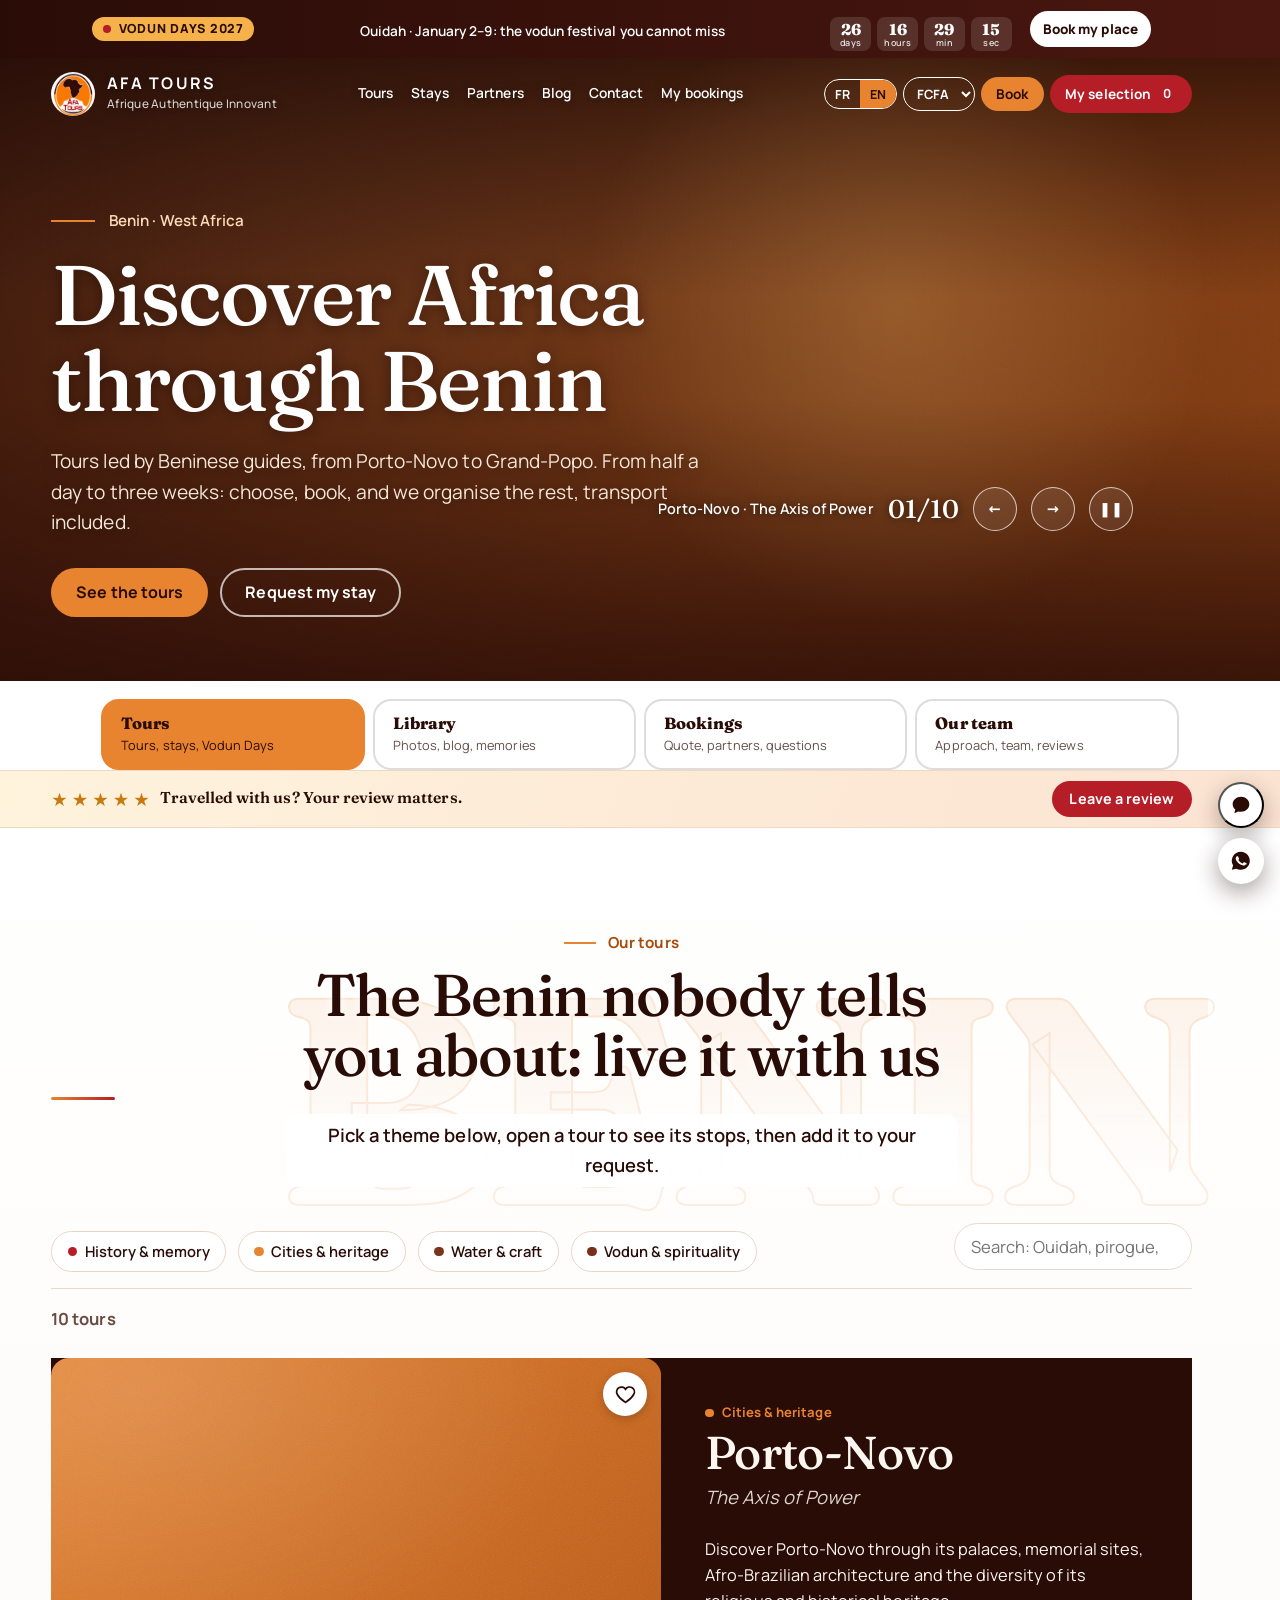
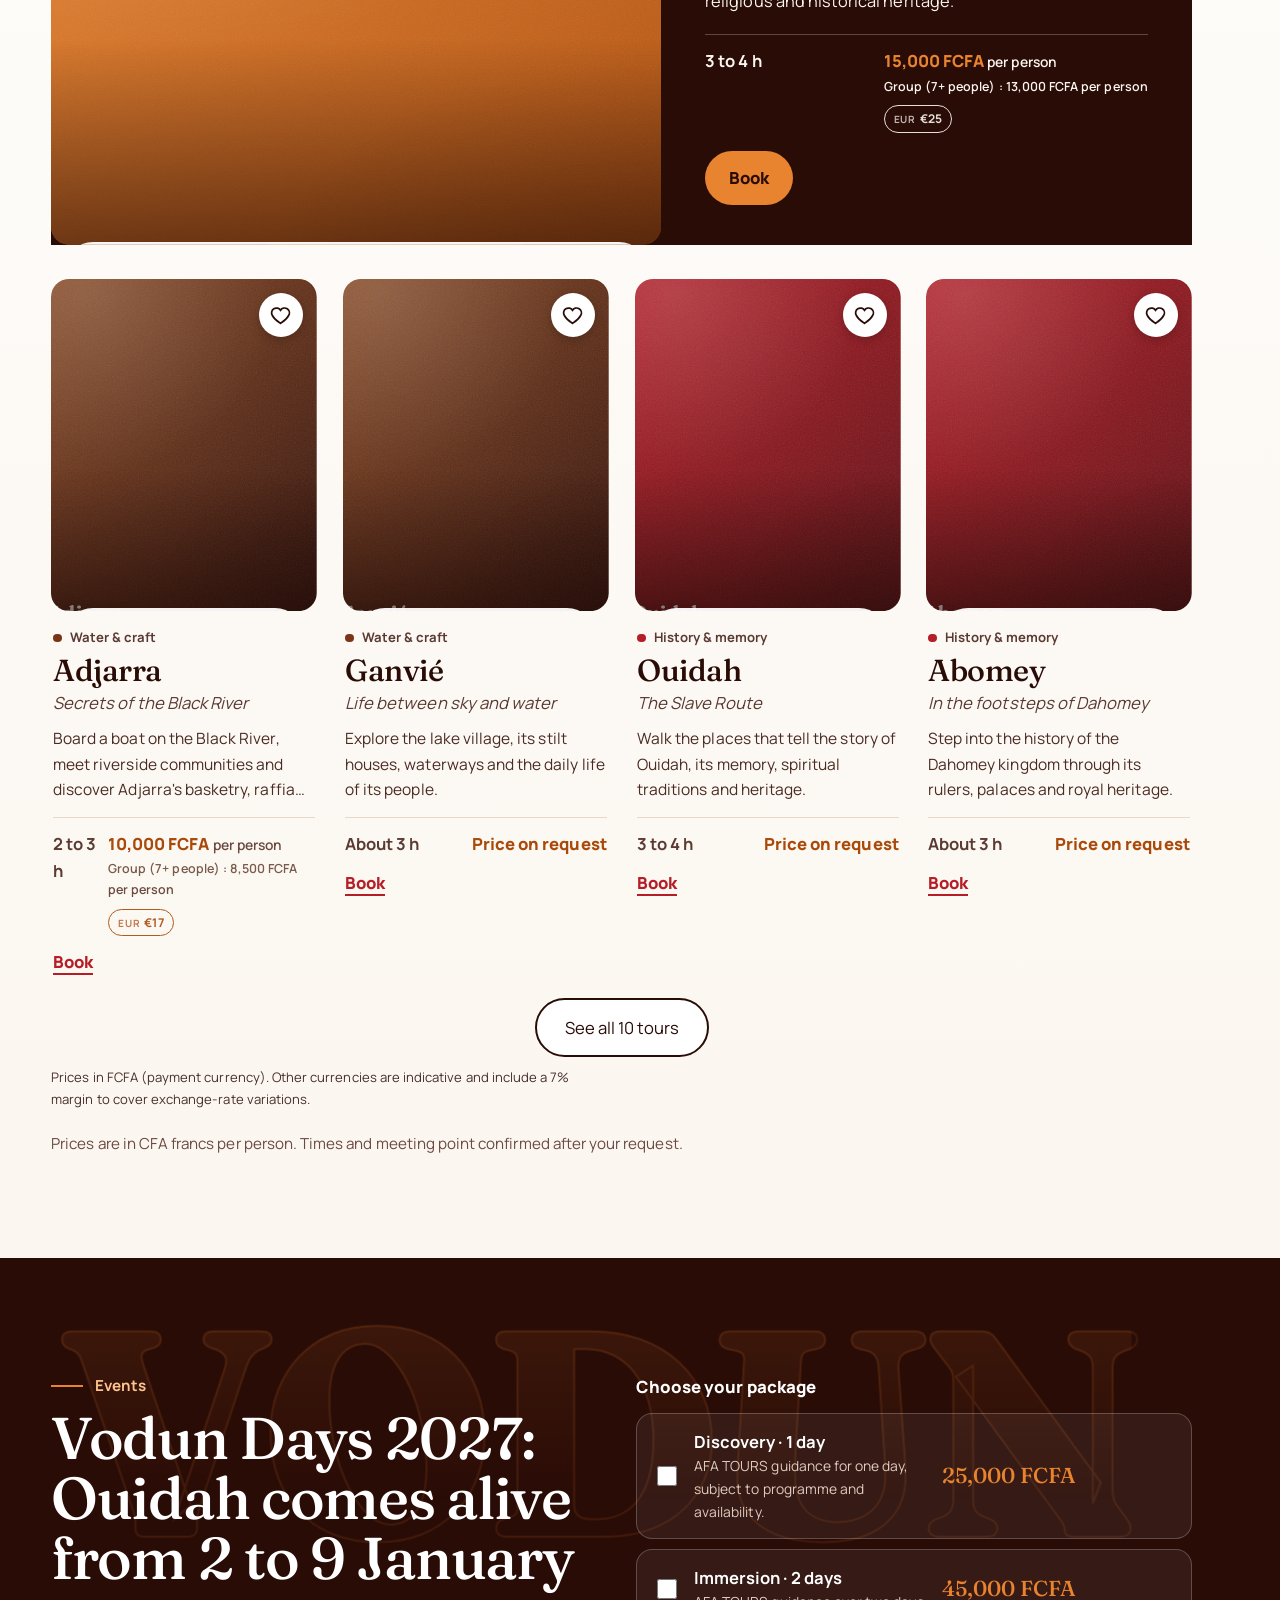
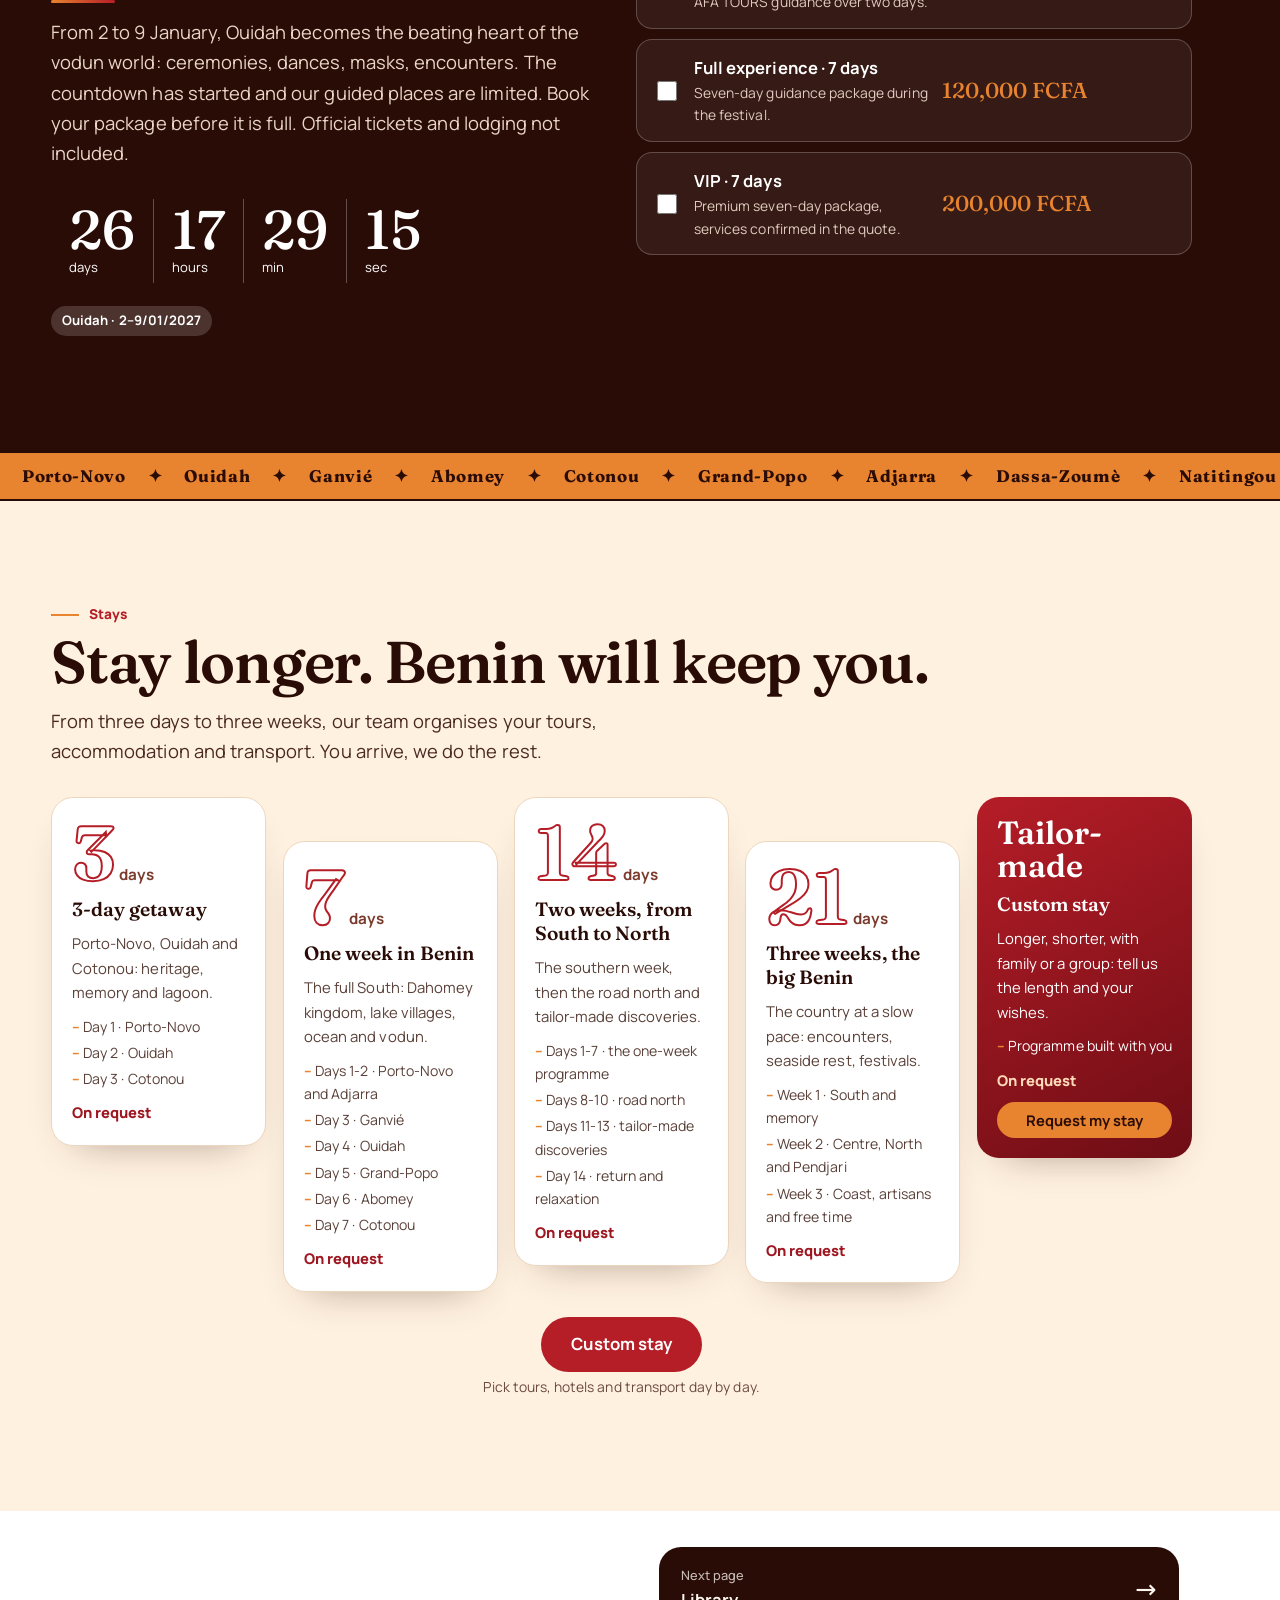
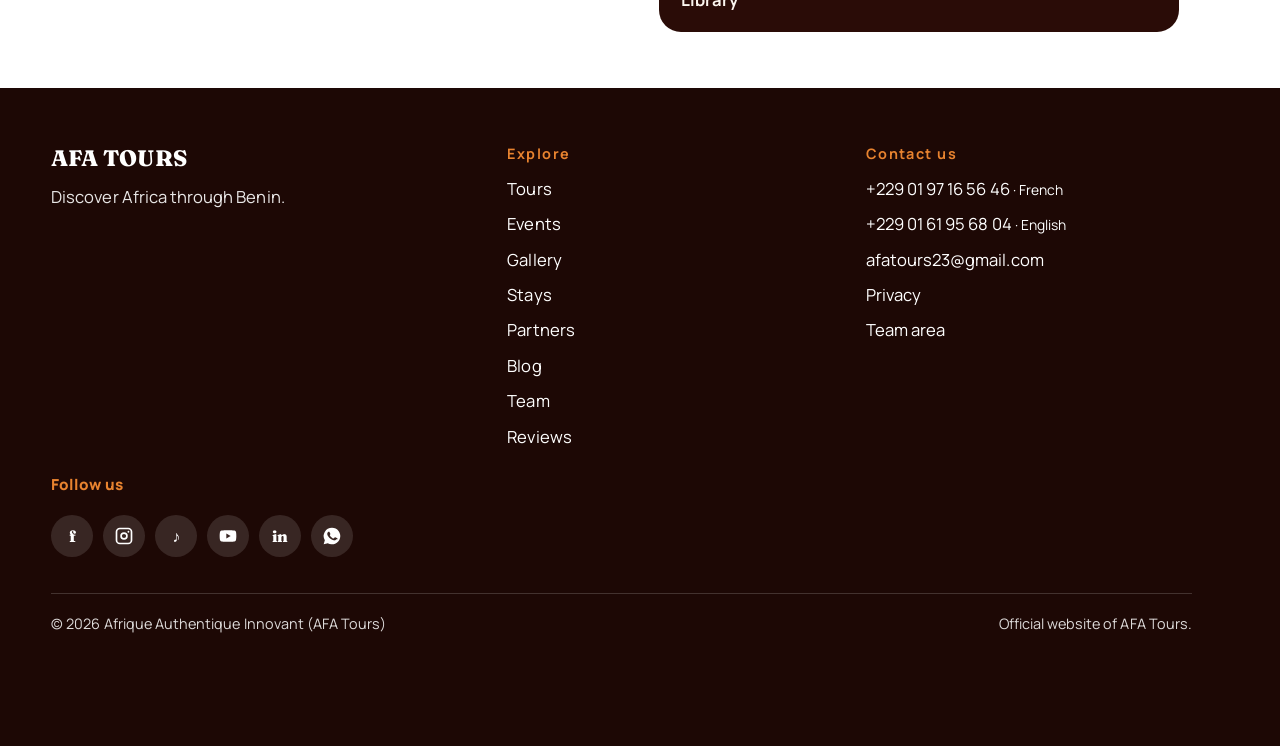
==== index.html @ 08c620f3 "Réservation séjours : ajout à la sélection et routage vers le formulaire séjour Le bouton « Réserver" ====
<!DOCTYPE html><html lang="fr"><head><script>(function(){var h=location.hash||"";if(/(^|[#&])type=(invite|recovery|signup|magiclink)/.test(h)||/error_code=/.test(h)&&/otp_expired|access_denied/.test(h))location.replace("admin.html"+h)})()</script><meta charset="utf-8"><meta name="viewport" content="width=device-width,initial-scale=1"><title>AFA Tours | Circuits, séjours et transport au Bénin</title><meta name="description" content="Découvrez le Bénin avec AFA Tours : circuits guidés de Porto-Novo à la Pendjari, séjours de 3 jours à 3 semaines, transport, hôtels et restaurants partenaires. Réservez en ligne."><meta name="theme-color" content="#2A0C07"><link rel="icon" href="afa-tours-logo.jpg"><meta property="og:type" content="website"><meta property="og:title" content="AFA Tours | Circuits, séjours et transport au Bénin"><meta property="og:description" content="Découvrez le Bénin avec AFA Tours : circuits guidés de Porto-Novo à la Pendjari, séjours de 3 jours à 3 semaines, transport, hôtels et restaurants partenaires. Réservez en ligne."><meta property="og:image" content="afa-tours-logo.jpg"><meta property="og:locale" content="fr_FR">
<style>@font-face{font-family:"Fraunces";font-style:normal;font-weight:100 900;font-display:swap;src:url(fonts/fraunces-latin-ext-wght-normal.woff2) format("woff2");unicode-range:U+0100-02AF,U+1E00-1EFF,U+2020,U+20A0-20AB,U+20AD-20CF,U+2113,U+2C60-2C7F,U+A720-A7FF}@font-face{font-family:"Fraunces";font-style:normal;font-weight:100 900;font-display:swap;src:url(fonts/fraunces-latin-wght-normal.woff2) format("woff2");unicode-range:U+0000-00FF,U+0131,U+0152-0153,U+02BB-02BC,U+02C6,U+02DA,U+02DC,U+2000-206F,U+20AC,U+2122,U+2191,U+2193,U+2212,U+2215,U+FEFF,U+FFFD}@font-face{font-family:"Fraunces";font-style:italic;font-weight:100 900;font-display:swap;src:url(fonts/fraunces-latin-wght-italic.woff2) format("woff2");unicode-range:U+0000-00FF,U+0131,U+0152-0153,U+02BB-02BC,U+02C6,U+02DA,U+02DC,U+2000-206F,U+20AC,U+2122,U+2191,U+2193,U+2212,U+2215,U+FEFF,U+FFFD}@font-face{font-family:"Manrope";font-style:normal;font-weight:100 900;font-display:swap;src:url(fonts/manrope-latin-ext-wght-normal.woff2) format("woff2");unicode-range:U+0100-02AF,U+1E00-1EFF,U+2020,U+20A0-20AB,U+20AD-20CF,U+2113,U+2C60-2C7F,U+A720-A7FF}@font-face{font-family:"Manrope";font-style:normal;font-weight:100 900;font-display:swap;src:url(fonts/manrope-latin-wght-normal.woff2) format("woff2");unicode-range:U+0000-00FF,U+0131,U+0152-0153,U+02BB-02BC,U+02C6,U+02DA,U+02DC,U+2000-206F,U+20AC,U+2122,U+2191,U+2193,U+2212,U+2215,U+FEFF,U+FFFD}.fx{display:flex;flex-wrap:wrap;gap:6px;margin-top:8px}.fx-chip{font-size:12px;font-weight:700;color:inherit;background:transparent;border:1px solid currentColor;border-radius:20px;padding:3px 9px;white-space:nowrap;opacity:.9}.fx-chip b{font-weight:700;margin-right:4px;font-size:10px;letter-spacing:.08em;opacity:.8}</style><link rel="preload" href="fonts/fraunces-latin-wght-normal.woff2" as="font" type="font/woff2" crossorigin><link rel="preload" href="fonts/manrope-latin-wght-normal.woff2" as="font" type="font/woff2" crossorigin>
<style>:root{--ink:#2F0E09;--or:#E8832F;--red:#B51D27;--ort:#A9490A;--line:#ead9cb;--mute:#6b4a42;--bg:#fff;--d:"Fraunces",Georgia,serif;--b:"Manrope",system-ui,sans-serif}
*{box-sizing:border-box}html{scroll-behavior:smooth;scroll-padding-top:96px}body{margin:0;background:var(--bg);color:var(--ink);font:400 1.05rem/1.65 var(--b);-webkit-font-smoothing:antialiased}
h1,h2,h3,h4,p,ul,ol,dl,dd,figure{margin:0}ul,ol{padding:0;list-style:none}button,input,select,textarea{font:inherit;color:inherit}a{color:inherit}img{display:block;max-width:100%}
:focus-visible{outline:3px solid var(--red);outline-offset:3px}.dark :focus-visible,.on-dark :focus-visible{outline-color:#fff}
.wrap{max-width:1280px;margin:0 auto;padding-inline:clamp(18px,4vw,56px)}.sr{position:absolute;width:1px;height:1px;overflow:hidden;clip:rect(0 0 0 0);white-space:nowrap}
.btn{display:inline-flex;align-items:center;justify-content:center;gap:.55em;padding:.85em 1.45em;border:2px solid transparent;border-radius:999px;font:700 1rem/1.1 var(--b);text-decoration:none;cursor:pointer;background:none;transition:transform .2s,background-color .2s,color .2s,box-shadow .2s}@media(hover:hover){.btn:hover{transform:translateY(-2px)}}.btn.tp{transform:translateY(-2px)}
.btn-red{background:var(--red);color:#fff}@media(hover:hover){.btn-red:hover{background:#9c1720;box-shadow:0 8px 20px rgba(181,29,39,.35)}}.btn-red.tp{background:#9c1720;box-shadow:0 8px 20px rgba(181,29,39,.35)}.btn-or{background:var(--or);color:var(--ink)}@media(hover:hover){.btn-or:hover{background:#f19549}}.btn-or.tp{background:#f19549}.btn-ink{background:var(--ink);color:#fff}.btn-out{border-color:currentColor}@media(hover:hover){.btn-out:hover{background:var(--ink);color:#fff;border-color:var(--ink)}}.btn-out.tp{background:var(--ink);color:#fff;border-color:var(--ink)}@media(hover:hover){.on-dark .btn-out:hover,.dark .btn-out:hover{background:#fff;color:var(--ink);border-color:#fff}}.on-dark .btn-out.tp,.dark .btn-out.tp{background:#fff;color:var(--ink);border-color:#fff}.btn-sm{padding:.55em 1.05em;font-size:.92rem}
.ann{background:var(--ink);color:#fff;font-size:.92rem}.ann .wrap{display:flex;justify-content:center;align-items:center;gap:14px;padding-block:9px;flex-wrap:wrap;text-align:center}.ann a{font-weight:700;color:var(--or);text-underline-offset:3px}.ann b{color:#fff}
.hd{position:sticky;top:0;z-index:50}.hd .wrap{display:flex;align-items:center;gap:18px;height:76px}.brand{display:flex;align-items:center;gap:12px;text-decoration:none;flex:none}.brand img{width:50px;height:50px;border-radius:50%}.brand b{font:800 1.12rem/1 var(--d);letter-spacing:.01em;display:block}.brand small{display:block;font-size:.74rem;opacity:.8;margin-top:3px;font-weight:600}
.nav{display:none;gap:clamp(12px,1.6vw,26px);margin-inline:auto;font-weight:600;font-size:.97rem}.nav a{text-decoration:none;padding:8px 2px;border-bottom:2px solid transparent}@media(hover:hover){.nav a:hover{border-bottom-color:var(--or)}}.nav a.tp{border-bottom-color:var(--or)}@media(min-width:1100px){.nav{display:flex}}
.tools{display:flex;gap:8px;align-items:center;margin-left:auto}@media(min-width:1100px){.tools{margin-left:0}}.cursel{font:700 .8rem var(--b,inherit);color:inherit;background:transparent;border:1px solid currentColor;border-radius:999px;padding:.45em .7em;max-width:92px;cursor:pointer}.cursel option{color:#2F0E09;background:#fff}.fxnote{font-size:.82rem;opacity:.85;margin-top:10px;max-width:70ch}.seg{display:inline-flex;border:1.5px solid currentColor;border-radius:999px;overflow:hidden}.seg button{border:0;background:none;padding:.45em .8em;font:700 .82rem var(--b);cursor:pointer}.seg button[aria-pressed=true]{background:var(--or);color:var(--ink)}
.wish{position:relative;display:inline-flex;align-items:center;gap:.5em}.badge{display:inline-grid;place-items:center;min-width:1.5em;height:1.5em;padding:0 .35em;border-radius:99px;background:var(--red);color:#fff;font-size:.78rem;font-weight:700}
.menub{display:inline-flex;border:1.5px solid currentColor;border-radius:999px;padding:.5em 1em;background:none;cursor:pointer;font-weight:700;font-size:.9rem}@media(min-width:1100px){.menub{display:none}}
#mm{display:none;position:fixed;inset:76px 0 auto;z-index:49;padding:8px clamp(18px,4vw,56px) 22px;max-height:calc(100vh - 76px);overflow:auto;background:var(--ink);color:#fff}#mm.open{display:block}#mm a{display:block;padding:14px 0;border-bottom:1px solid rgba(255,255,255,.16);font:700 1.15rem var(--b);text-decoration:none}
.agsec{color:#fff}.sec{padding-block:clamp(56px,8vw,112px)}.eyebrow{font-weight:700;font-size:.95rem;color:var(--ort);margin-bottom:10px}.dark .eyebrow,.on-dark .eyebrow{color:var(--or)}
.h2{font:800 clamp(2rem,4.4vw,3.6rem)/1.04 var(--d);letter-spacing:-.02em;text-wrap:balance}.lede{max-width:38em;font-size:1.15rem;margin-top:14px}
.ph{position:relative;overflow:hidden;background:linear-gradient(135deg,var(--a,#E8832F),var(--b2,#B51D27));isolation:isolate}.ph::before{content:"";position:absolute;inset:0;z-index:-1;opacity:.25;background:repeating-linear-gradient(135deg,transparent 0 22px,rgba(255,255,255,.55) 22px 23px)}.ph img{position:absolute;inset:0;width:100%;height:100%;object-fit:cover}.phl{position:absolute;left:14px;bottom:12px;font:800 1.5rem/1 var(--d);color:#fff;text-shadow:0 2px 8px rgba(0,0,0,.35)}.ph.ok .phl{display:none}
.th-memoire{--a:#B51D27;--b2:#5a0f14}.th-ville{--a:#E8832F;--b2:#B04E0B}.th-eau{--a:#8a4a24;--b2:#2F0E09}.th-nature{--a:#d9a03a;--b2:#8a4f12}.th-vodun{--a:#7a2e1b;--b2:#2A0C07}
.pill{display:inline-flex;align-items:center;gap:.5em;padding:.3em .85em;border-radius:99px;background:#fff;color:var(--ink);font-weight:700;font-size:.82rem}.pill i{width:.75em;height:.75em;border-radius:50%;background:var(--tc)}
[data-th=memoire]{--tc:#B51D27}[data-th=ville]{--tc:#E8832F}[data-th=eau]{--tc:#7a3418}[data-th=nature]{--tc:#c98a1b}
/* filtres */
.filters{display:flex;flex-wrap:wrap;gap:10px;align-items:center}.chip{display:inline-flex;gap:.5em;align-items:center;padding:.6em 1.05em;border:2px solid var(--line);border-radius:999px;background:#fff;cursor:pointer;font-weight:700;font-size:.93rem}.chip i{width:.8em;height:.8em;border-radius:50%;background:var(--tc)}.chip[aria-pressed=true]{background:var(--ink);color:#fff;border-color:var(--ink)}
.search{position:relative;flex:1;min-width:200px;max-width:340px}.search input{width:100%;padding:.65em 1em;border:2px solid var(--line);border-radius:999px;background:#fff}.sel2{padding:.6em .9em;border:2px solid var(--line);border-radius:999px;background:#fff;font-weight:600}
.cnt{font-weight:700}.none{padding:40px;text-align:center;border:2px dashed var(--line);border-radius:18px}
.split{display:grid;gap:24px}.split.map-on{grid-template-columns:minmax(0,1fr)}@media(min-width:1100px){.split.map-on{grid-template-columns:minmax(0,1.6fr) minmax(320px,.8fr);align-items:start}}.mapbox{display:none}.map-on .mapbox{display:block}@media(min-width:1100px){.mapbox{position:sticky;top:96px}}
.mapbox svg{width:100%;max-width:360px;display:block;margin-inline:auto}.land{fill:#fbebdd;stroke:var(--ink);stroke-width:1.5}.mapbox text{font:700 11px var(--b);fill:var(--ink);paint-order:stroke;stroke:#fff;stroke-width:3px}.pin{cursor:pointer}.pin circle{fill:var(--tc);stroke:#fff;stroke-width:2.5;transition:r .2s}.pin.dim{opacity:.25}.pin.hl circle{r:11}.pin:focus-visible circle{stroke:var(--red);stroke-width:4}.mapbox small{display:block;text-align:center;color:var(--mute);margin-top:6px;font-size:.85rem}
.heart{width:44px;height:44px;border-radius:50%;border:0;background:#fff;cursor:pointer;display:grid;place-items:center;box-shadow:0 3px 10px rgba(0,0,0,.2)}.heart svg{width:21px;height:21px;fill:none;stroke:var(--ink);stroke-width:2}.heart[aria-pressed=true] svg{fill:var(--red);stroke:var(--red)}
.price{font-weight:800;color:var(--ort)}.on-dark .price,.dark .price{color:var(--or)}
/* dialogues */
dialog{border:0;border-radius:22px;padding:0;width:min(720px,calc(100% - 20px));max-height:calc(100vh - 20px);overflow:auto;background:#fff;color:var(--ink)}dialog::backdrop{background:rgba(30,8,4,.75)}
.dh{aspect-ratio:16/8}.dh .ph{width:100%;height:100%}.db{padding:24px;display:grid;gap:14px}.db h3{font:800 1.9rem/1.05 var(--d)}.stops{display:flex;flex-wrap:wrap;gap:8px}.stops li{background:#fbebdd;padding:.3em .85em;border-radius:99px;font-size:.9rem;font-weight:600}.x{position:absolute;z-index:5;right:12px;top:12px;width:44px;height:44px;border-radius:50%;border:0;background:#fff;font-size:1.5rem;cursor:pointer;box-shadow:0 2px 8px rgba(0,0,0,.25)}
.lb{background:#150605;color:#fff;width:min(980px,calc(100% - 20px))}.lb .ph{aspect-ratio:16/10;width:100%}.lbbar{display:flex;justify-content:space-between;align-items:center;gap:12px;padding:14px 18px}.lbbar button{border:1.5px solid #fff;background:none;color:#fff;width:46px;height:46px;border-radius:50%;cursor:pointer;font-size:1.2rem}
/* agenda */
.agenda{display:grid;gap:28px}@media(min-width:1000px){.agenda{grid-template-columns:1fr 1fr;align-items:stretch}}.count{display:flex;gap:10px;margin-top:20px}.count div{min-width:84px;text-align:center;padding:12px 10px;border-radius:14px;background:rgba(255,255,255,.14);font-size:.82rem}.count b{display:block;font:800 2rem/1 var(--d)}
.forms{display:grid;gap:10px}.forms label{display:flex;align-items:center;gap:14px;padding:14px 16px;border:2px solid var(--line);border-radius:16px;cursor:pointer;background:#fff;color:var(--ink)}.forms input{accent-color:var(--red);width:1.2em;height:1.2em}.forms span{flex:1}.forms small{display:block;color:var(--mute)}.forms label:has(input:checked){border-color:var(--red);background:#fff4ec}
/* approche + FAQ */
.vals{display:grid;gap:18px}@media(min-width:800px){.vals{grid-template-columns:repeat(3,1fr)}}.val{padding:24px;border-radius:20px;background:#fff;border:2px solid var(--line)}.val h3{font:800 1.3rem var(--d);margin-bottom:6px}
details.q{border-bottom:1px solid var(--line)}details.q summary{cursor:pointer;list-style:none;display:flex;justify-content:space-between;gap:16px;padding:18px 0;font-weight:700;font-size:1.1rem}details.q summary::-webkit-details-marker{display:none}details.q summary::after{content:"+";font-size:1.5rem;line-height:1;color:var(--red)}details.q[open] summary::after{content:"–"}details.q p{padding:0 0 18px;max-width:46em}
/* galerie */
.gal{display:grid;gap:12px;grid-template-columns:repeat(2,1fr)}@media(min-width:800px){.gal{grid-template-columns:repeat(4,1fr)}}.gal button{padding:0;border:0;border-radius:16px;overflow:hidden;cursor:pointer;aspect-ratio:1;position:relative;display:block;transition:transform .25s}@media(hover:hover){.gal button:hover{transform:scale(1.02)}}.gal button.tp{transform:scale(1.02)}.gal .ph{width:100%;height:100%}.gal button:nth-child(1),.gal button:nth-child(6){grid-column:span 2;grid-row:span 2;aspect-ratio:auto}
/* avis */
.stars{color:var(--red);letter-spacing:.1em}.rv{display:grid;gap:20px;margin-top:24px}@media(min-width:800px){.rv{grid-template-columns:.9fr 1.1fr}}.sum{padding:24px;border-radius:20px;background:#fff;border:2px solid var(--line)}.sum strong{font:800 3rem/1 var(--d)}
.rate{display:flex;gap:4px;border:0;padding:0;margin:0}.rate input{position:absolute;opacity:0}.rate label{font-size:2.2rem;line-height:1;cursor:pointer;color:#cdb9ad;padding:2px}.rate label.on{color:var(--red)}.rate input:focus-visible+label{outline:3px solid var(--red);border-radius:6px}
/* formulaires */
.form{display:grid;gap:14px}.row2{display:grid;gap:14px}@media(min-width:620px){.row2{grid-template-columns:1fr 1fr}}.field{display:grid;gap:6px;font-weight:700;font-size:.95rem}.field input,.field select,.field textarea{padding:.8em .95em;background:#fff;border:2px solid #cdb9ad;border-radius:12px;color:var(--ink);font-weight:400}.field input:focus,.field select:focus,.field textarea:focus{outline:3px solid var(--or);outline-offset:1px;border-color:var(--ink)}.field small{font-weight:400;color:var(--mute)}
fieldset.consent{border:2px solid #cdb9ad;border-radius:12px;padding:12px 14px;margin:0;display:grid;gap:6px}fieldset.consent legend{font-weight:700;padding:0 6px}fieldset.consent label{display:flex;gap:10px;align-items:center;font-weight:400}.consent input{accent-color:var(--red)}
.tags{display:flex;flex-wrap:wrap;gap:8px;min-height:2.4em;align-items:center}.tag{display:inline-flex;gap:8px;align-items:center;background:var(--ink);color:#fff;padding:.4em .5em .4em .95em;border-radius:999px;font-weight:700;font-size:.9rem}.tag button{all:unset;cursor:pointer;width:1.7em;height:1.7em;display:grid;place-items:center;border-radius:50%;background:rgba(255,255,255,.22)}.tag button:focus-visible{outline:2px solid #fff}.none2{color:var(--mute);font-weight:400}
.est{padding:14px 16px;border-radius:14px;background:#fff4ec;border:2px solid #f3c9a3}.ok{padding:14px;border-radius:12px;background:#eaf4e6;border:2px solid #9ccb8f}.ok[hidden]{display:none}
.contacts a{display:block;width:fit-content;margin-top:8px;font:800 clamp(1.5rem,3vw,2.2rem)/1.15 var(--d);text-decoration:none;border-bottom:3px solid var(--or)}
footer{background:var(--ink);color:#fff;padding:56px 0 110px}footer .g{display:grid;gap:32px}@media(min-width:900px){footer .g{grid-template-columns:1.3fr 1fr 1fr}}footer h2{font:800 1rem var(--d);color:var(--or);margin-bottom:12px}footer li+li{margin-top:8px}footer a{text-decoration:none}@media(hover:hover){footer a:hover{text-decoration:underline}}footer a.tp{text-decoration:underline}footer .end{display:flex;flex-wrap:wrap;justify-content:space-between;gap:10px;margin-top:36px;padding-top:18px;border-top:1px solid rgba(255,255,255,.2);font-size:.9rem;opacity:.85}
.fabs{position:fixed;right:16px;bottom:16px;z-index:45;display:flex;flex-direction:column;gap:10px;align-items:flex-end}.fab{display:inline-flex;align-items:center;gap:.5em;padding:.85em 1.15em;border-radius:999px;font-weight:800;text-decoration:none;box-shadow:0 8px 24px rgba(30,8,4,.4);border:0;cursor:pointer}.fab.wa{background:#25D366;color:#0b2e17}.fab.up{background:#fff;color:var(--ink);width:48px;height:48px;padding:0;justify-content:center;display:none}.fab.up.on{display:inline-flex}.fab svg{width:1.3em;height:1.3em}
.mbar{display:none}@media(max-width:700px){.mbar{display:flex;position:fixed;inset:auto 0 0 0;z-index:44;gap:8px;padding:10px 12px;background:#fff;box-shadow:0 -6px 20px rgba(0,0,0,.2)}.mbar .btn{flex:1}.fabs{bottom:78px}}
@media(prefers-reduced-motion:never){*{animation:none!important;transition:none!important}html{scroll-behavior:auto}}

:root{--ink:#2A0C07;--cream:#FBF6EF;--line:#E7DACB;--r:16px}
body{--bg:#fff;font-size:1.04rem;letter-spacing:.003em}
.ph::before{opacity:.5;background:radial-gradient(120% 90% at 18% 8%,rgba(255,255,255,.28),transparent 55%),radial-gradient(90% 70% at 90% 100%,rgba(0,0,0,.28),transparent 60%)}
.ph::after{content:"";position:absolute;inset:0;z-index:-1;opacity:.14;background-image:url("data:image/svg+xml,%3Csvg xmlns='http://www.w3.org/2000/svg' width='160' height='160'%3E%3Cfilter id='n'%3E%3CfeTurbulence type='fractalNoise' baseFrequency='.9' numOctaves='2'/%3E%3C/filter%3E%3Crect width='100%25' height='100%25' filter='url(%23n)'/%3E%3C/svg%3E")}
.phl{font:500 1.35rem/1 var(--d);letter-spacing:.01em}
.ann{font-size:.85rem;background:var(--ink)}.ann .wrap{padding-block:7px}
.hd{position:fixed;top:0;left:0;right:0;color:#fff;transition:background .35s,color .35s,box-shadow .35s}.ann+.hd{top:var(--annh,34px)}body.sc .ann+.hd,body.sc .hd{top:0;background:rgba(251,246,239,.94);backdrop-filter:blur(14px);color:var(--ink);box-shadow:0 1px 0 var(--line)}html[data-pg="2"] body .ann+.hd,html[data-pg="3"] body .ann+.hd,html[data-pg="4"] body .ann+.hd,html[data-pg="2"] body .hd,html[data-pg="3"] body .hd,html[data-pg="4"] body .hd{top:0;background:rgba(251,246,239,.94);backdrop-filter:blur(14px);color:var(--ink);box-shadow:0 1px 0 var(--line)}
.hd .wrap{height:72px}.brand b{font:700 1rem/1 var(--b);letter-spacing:.14em}.brand small{font-weight:500;letter-spacing:.02em}body.sc .brand small{display:none}html[data-pg="2"] body .brand small,html[data-pg="3"] body .brand small,html[data-pg="4"] body .brand small{display:none}.brand img{width:44px;height:44px}
.nav a{font-size:.93rem;font-weight:600}.seg{border-width:1px}.seg button{font-size:.78rem}.hd .btn-red{padding:.62em 1.15em}
.hero{position:relative;min-height:max(740px,100svh);color:#fff;display:flex;align-items:flex-end;overflow:hidden;background:var(--ink);padding:150px 0 130px}
.slides{position:absolute;inset:0}.slide{position:absolute;inset:0;opacity:0;transition:opacity 1.4s ease}.slide.on{opacity:1}.slide .ph{position:absolute;inset:0;animation:kb 16s ease-out both}.slide:not(.on) .ph{animation:none}@keyframes kb{from{transform:scale(1)}to{transform:scale(1.07)}}
.hero::after{content:"";position:absolute;inset:0;background:linear-gradient(90deg,rgba(42,12,7,.82) 0%,rgba(42,12,7,.45) 55%,rgba(42,12,7,.2) 100%),linear-gradient(0deg,rgba(42,12,7,.7),transparent 40%)}
.hero .wrap{position:relative;z-index:3;width:100%}.hero-in{max-width:760px;animation:up .9s cubic-bezier(.2,.8,.2,1) both}@keyframes up{from{opacity:0;transform:translateY(26px)}}
.kick{display:flex;align-items:center;gap:14px;font-weight:600;font-size:.95rem;color:#ffd9b8}.kick::before{content:"";width:44px;height:2px;background:var(--or)}
.hero h1{margin-top:18px;font:500 clamp(2.9rem,6.6vw,6rem)/1.02 var(--d);letter-spacing:-.025em;font-variation-settings:"opsz" 144;text-wrap:balance}.hero .sub{max-width:34em;margin-top:22px;font-size:1.2rem;line-height:1.6;color:#f6e6d8}.hero .acts{display:flex;gap:12px;flex-wrap:wrap;margin-top:30px}
.btn-line{border-color:rgba(255,255,255,.7);color:#fff}@media(hover:hover){.btn-line:hover{background:#fff;color:var(--ink)}}.btn-line.tp{background:#fff;color:var(--ink)}
.sl{position:absolute;z-index:4;right:clamp(18px,4vw,56px);bottom:150px;display:none;align-items:center;gap:14px;color:#fff;font-weight:600;font-size:.9rem}@media(min-width:1000px){.sl{display:flex}}.sl .n{font:500 1.6rem var(--d)}.sl button{width:44px;height:44px;border-radius:50%;border:1px solid rgba(255,255,255,.7);background:rgba(255,255,255,.08);color:#fff;cursor:pointer}@media(hover:hover){.sl button:hover{background:#fff;color:var(--ink)}}.sl button.tp{background:#fff;color:var(--ink)}.sl .nm{max-width:220px;text-align:right;line-height:1.25}
.dock{position:relative;z-index:6;margin-top:-64px}
.finder{display:grid;background:#fff;border-radius:var(--r);box-shadow:0 30px 70px -20px rgba(42,12,7,.45);border:1px solid var(--line);overflow:hidden}@media(min-width:860px){.finder{grid-template-columns:repeat(3,1fr) auto}}.finder label{display:grid;gap:3px;padding:16px 22px;font-weight:700;font-size:.8rem;color:var(--mute);border-bottom:1px solid var(--line)}@media(min-width:860px){.finder label{border-bottom:0;border-right:1px solid var(--line)}}.finder select{border:0;background:none;font:600 1.05rem var(--b);color:var(--ink);padding:2px 0;outline-offset:4px}.finder .btn{border-radius:0;padding:0 2.2em;min-height:64px}
.trust{padding:34px 0 8px}.trust ul{display:grid;grid-template-columns:repeat(2,1fr);gap:0}@media(min-width:900px){.trust ul{grid-template-columns:repeat(5,1fr)}}.trust li{padding:10px 18px;border-left:1px solid var(--line)}.trust li:first-child{border-left:0;padding-left:0}.trust b{display:block;font:500 1.45rem/1.2 var(--d)}.trust span{font-size:.88rem;color:var(--mute)}
.eyebrow{display:flex;align-items:center;gap:12px;font-size:.95rem;color:var(--ort)}.eyebrow::before{content:"";width:32px;height:2px;background:var(--or)}.dark .eyebrow{color:#ffc58f}
.h2{font:500 clamp(2.2rem,4.4vw,3.8rem)/1.05 var(--d);letter-spacing:-.025em;font-variation-settings:"opsz" 144}.lede{color:#5a3a32}
.circ{background:#fff}.bar{display:flex;flex-wrap:wrap;gap:14px 28px;align-items:center;justify-content:space-between;margin-top:34px;padding-bottom:16px;border-bottom:1px solid var(--line)}#chips.filters{gap:6px 24px}.chip{border:0;background:none;padding:.4em 0;border-radius:0;border-bottom:2px solid transparent;font-weight:600;font-size:.97rem;color:#5a3a32}.chip i{width:.65em;height:.65em}@media(hover:hover){.chip:hover{color:var(--ink)}}.chip.tp{color:var(--ink)}.chip[aria-pressed=true]{background:none;color:var(--ink);border-bottom-color:var(--red)}
.ctl{display:flex;flex-wrap:wrap;gap:10px;align-items:center}.search input,.sel2,.ctl .chip.box{border:1px solid var(--line);border-radius:999px;padding:.55em 1em;background:#fff}.ctl .chip.box{border-bottom:1px solid var(--line);color:var(--ink)}.ctl .chip.box[aria-pressed=true]{background:var(--ink);color:#fff}
.grid3{display:grid;gap:34px 26px;grid-template-columns:repeat(auto-fill,minmax(255px,1fr))}.card{display:flex;flex-direction:column;background:none;border:0}.cimg{position:relative;aspect-ratio:4/5;border-radius:var(--r);overflow:hidden}.cimg .ph{position:absolute;inset:0;transition:transform .8s cubic-bezier(.2,.8,.2,1)}@media(hover:hover){.card:hover .cimg .ph{transform:scale(1.05)}}.card.tp .cimg .ph{transform:scale(1.05)}.cimg .heart{position:absolute;top:14px;right:14px;z-index:3}
.peek{position:absolute;z-index:3;left:14px;right:14px;bottom:14px;padding:.85em;border-radius:999px;border:0;background:rgba(255,255,255,.95);color:var(--ink);font-weight:700;cursor:pointer;transform:translateY(120%);transition:transform .35s cubic-bezier(.2,.8,.2,1)}@media(hover:hover){.card:hover .peek,.peek:focus-visible{transform:none}}.card.tp .peek{transform:none}@media(hover:none){.peek{transform:none}}
.cb{padding:16px 2px 0;display:flex;flex-direction:column;flex:1}.ctheme{display:flex;align-items:center;gap:8px;font-weight:700;font-size:.82rem;color:#5a3a32}.ctheme i{width:.65em;height:.65em;border-radius:50%;background:var(--tc)}.cb h3{margin-top:6px;font:500 1.9rem/1.05 var(--d);letter-spacing:-.015em}.ct{font-style:italic;color:#5a3a32;margin-top:2px}.cd{margin-top:10px;font-size:.97rem;color:#4a2a23;display:-webkit-box;-webkit-line-clamp:3;-webkit-box-orient:vertical;overflow:hidden}
.cft{margin-top:14px;padding-top:12px;border-top:1px solid var(--line);display:flex;justify-content:space-between;gap:10px;font-weight:700}.cdur{color:#5a3a32}.price small{font-weight:600;color:var(--mute)}.add{align-self:flex-start;margin-top:12px;padding:0;border:0;background:none;font-weight:800;color:var(--red);cursor:pointer;text-decoration:underline;text-underline-offset:5px;text-decoration-thickness:2px}.add[aria-pressed=true]{color:var(--ink)}
.split.map-on{grid-template-columns:minmax(0,1fr)}@media(min-width:1100px){.split.map-on{grid-template-columns:minmax(0,1.7fr) minmax(300px,.7fr)}}.land{fill:#FBF6EF;stroke:#2A0C07}
.agsec{background:var(--ink);padding-block:clamp(64px,9vw,128px)}.agsec .lede{color:#e9d6c7}.agsec .h2{color:#fff}.count{gap:0;margin-top:30px}.count div{background:none;border-left:1px solid rgba(255,255,255,.28);border-radius:0;min-width:0;padding:4px 26px;text-align:left}.count div:first-child{border:0;padding-left:0}.count b{font:500 3.4rem/1 var(--d)}
.forms label{background:rgba(255,255,255,.06);border:1px solid rgba(255,255,255,.22);color:#fff;border-radius:var(--r)}.forms small{color:#e0cdbf}.forms label:has(input:checked){border-color:var(--or);background:rgba(232,131,47,.18)}.forms .price{color:var(--or);font:500 1.35rem var(--d)}.forms input{accent-color:var(--or)}
.appsec{background:var(--cream)}.appgrid{display:grid;gap:36px}@media(min-width:960px){.appgrid{grid-template-columns:1.2fr 1fr;align-items:end}}.big{font:500 clamp(2.4rem,5.2vw,4.6rem)/1.04 var(--d);letter-spacing:-.025em;max-width:13em;font-variation-settings:"opsz" 144;margin-top:14px}.vlist>div{padding:20px 0;border-top:1px solid var(--ink)}.vlist>div:last-child{border-bottom:1px solid var(--ink)}.vlist h3{font:500 1.5rem var(--d);margin-bottom:4px}
.gal{gap:14px}.gal button{border-radius:var(--r)}.gal button:nth-child(6){grid-column:auto;grid-row:auto;aspect-ratio:1}.gal button:nth-child(1){grid-column:span 2;grid-row:span 2;aspect-ratio:auto}
.shcard,.qcard,.sum{border:1px solid var(--line);border-radius:var(--r);background:#fff;padding:clamp(20px,3vw,34px)}@media(min-width:1000px){.share{grid-template-columns:.8fr 1.2fr;align-items:start}}.rvsec{background:var(--cream)}.sum strong{font:500 3rem var(--d)}
.devsec{background:var(--red);color:#fff}.devsec .eyebrow{color:#ffd9b8}.devsec .eyebrow::before{background:#fff}.devsec .lede{color:#fde7da}.devsec .contacts a{border-bottom-color:#fff}.dgrid{display:grid;gap:44px}@media(min-width:1000px){.dgrid{grid-template-columns:.9fr 1.1fr;align-items:start}}.devsec .qcard{color:var(--ink);box-shadow:0 30px 70px -24px rgba(0,0,0,.5)}
.devsec .btn-out{color:var(--ink);border-color:var(--ink)}
footer{background:#1d0805}footer h2{font:700 .9rem var(--b);letter-spacing:.1em}
.fab.wa{background:#fff;color:var(--ink)}

.xs{padding:clamp(64px,9vw,112px) 0}.xs h2{font:600 clamp(1.9rem,3.6vw,2.9rem)/1.1 var(--d);color:var(--ink);margin:6px 0 12px}.xs .lede{max-width:62ch;color:#5a4038}.xs .ey{display:flex;align-items:center;gap:10px;font-weight:800;font-size:.85rem;color:var(--red)}.xs .ey:before{content:"";width:28px;height:2px;background:var(--or)}
.badge-ex{display:inline-block;font-size:.72rem;font-weight:800;background:#FBE9D7;color:#8a4a0f;border-radius:999px;padding:.25em .7em}
/* équipe */
.team{display:grid;gap:18px;margin-top:34px;grid-template-columns:repeat(auto-fit,minmax(230px,1fr))}.tm{background:#fff;border:1px solid #eadfd3;border-radius:20px;padding:26px;transition:transform .3s,box-shadow .3s}@media(hover:hover){.tm:hover{transform:translateY(-4px);box-shadow:0 18px 40px rgba(47,14,9,.12)}}.tm.tp{transform:translateY(-4px);box-shadow:0 18px 40px rgba(47,14,9,.12)}.tm .av{width:84px;height:84px;border-radius:50%;display:grid;place-items:center;font:600 1.9rem var(--d);color:#fff;background:linear-gradient(135deg,var(--or),var(--red));margin-bottom:16px;box-shadow:0 0 0 4px #fff,0 0 0 6px var(--or)}.tm.f .av{background:linear-gradient(135deg,#2F0E09,#B51D27)}.tm h3{font:600 1.25rem var(--d);color:var(--ink)}.tm .ro{font-weight:700;color:var(--red);font-size:.9rem;margin:2px 0 10px}.tm p{font-size:.95rem;color:#5a4038}
/* partenaires */
.ptop{display:flex;flex-wrap:wrap;gap:12px;align-items:center;justify-content:space-between;margin-top:26px}.ptabs{display:flex;gap:8px;flex-wrap:wrap}.ptabs button{border:1.5px solid #d9c9b8;background:#fff;border-radius:999px;padding:.55em 1.1em;font-weight:700;cursor:pointer;color:var(--ink)}.ptabs button[aria-pressed=true]{background:var(--ink);color:#fff;border-color:var(--ink)}
.chip[data-th="vodun"] i,.pill i{--v:1}.chip[data-th="vodun"] i{background:#7a2e1b}.pc.noimg .pi .city,.pc.noimg .pi .kd,.pc.noimg .pi .badge-ex{display:none}.pgrid{display:grid;gap:20px;margin-top:22px;grid-template-columns:repeat(auto-fill,minmax(270px,1fr))}.pc{background:#fff;border:1px solid #eadfd3;border-radius:20px;overflow:hidden;display:flex;flex-direction:column;animation:pin .5s both}.pc .pi{height:150px;display:grid;place-items:center;font-size:2.6rem;color:#fff;position:relative}.pc .pi.hotel{background:linear-gradient(135deg,#2F0E09,#7a2a1c)}.pc .pi.resto{background:linear-gradient(135deg,#B51D27,#E8832F)}.pc .pi.heb{background:linear-gradient(135deg,#8a5a1c,#E8832F)}.pc .pi .badge-ex{position:absolute;top:12px;left:12px}.pc .pb{padding:18px;display:flex;flex-direction:column;gap:6px;flex:1}.pc h3{font:600 1.15rem var(--d);color:var(--ink)}.pc .meta{font-size:.88rem;color:#7a6258;font-weight:600}.pc p{font-size:.93rem;color:#5a4038}.pc .pf{margin-top:auto;display:flex;justify-content:space-between;align-items:center;gap:10px;padding-top:12px}.pc .pr{font-weight:800;color:var(--red)}
@keyframes pin{from{opacity:0;transform:translateY(14px) scale(.98)}to{opacity:1;transform:none}}
.fnote{font-size:.9rem;color:#5a4038;line-height:1.45}.xh h2{padding-right:52px}.fs{border:0;padding:0;margin:14px 0 4px;display:grid;gap:12px}.fs legend{font:600 1.2rem var(--d);padding:0 0 4px;color:var(--red)}.chks{display:flex;flex-wrap:wrap;gap:8px 16px;margin-top:6px}.chks .chk{font-weight:600;font-size:.92rem}.geo{display:flex;gap:8px;align-items:center}.geo input{flex:1;min-width:0}.geo .btn{flex:none;white-space:nowrap}.locb{padding:14px;border:1.5px dashed #cdb9ad;border-radius:14px;margin:6px 0 10px;display:grid;gap:8px}.locb p{margin:0;font-size:.9rem;color:#5a4038}.cpk{border:1.5px solid #e6d8cc;border-radius:14px;padding:12px 14px;margin:12px 0}.cpk legend{font-weight:800;padding:0 6px}.cpk .cl{display:grid;gap:6px;max-height:210px;overflow:auto;margin-top:6px}.cpk .chk{font-weight:600}@media(max-width:560px){.geo{flex-wrap:wrap}.geo .btn{width:100%}}
.pjoin{margin-top:34px;display:flex;flex-wrap:wrap;gap:16px;align-items:center;justify-content:space-between;background:linear-gradient(120deg,#2A0C07,#5b1a10);color:#fff;border-radius:22px;padding:28px 32px}.pjoin h3{font:600 1.5rem var(--d)}.pjoin p{opacity:.85;max-width:52ch}
/* dialogues */
dialog.xd{border:0;border-radius:22px;padding:0;width:min(660px,94vw);max-height:92vh;overflow:auto;box-shadow:0 40px 100px rgba(20,5,2,.5);animation:dpop .35s cubic-bezier(.2,.9,.3,1.1)}dialog.xd::backdrop{background:rgba(30,8,4,.6);backdrop-filter:blur(4px)}@keyframes dpop{from{opacity:0;transform:translateY(24px) scale(.96)}to{opacity:1;transform:none}}
.xd .xh{background:linear-gradient(120deg,#2A0C07,#5b1a10);color:#fff;padding:22px 26px;position:relative}.xd .xh h2{font:600 1.45rem var(--d);margin:0}.xd .xh p{opacity:.8;font-size:.92rem;margin-top:2px}.xd .xx{position:absolute;right:14px;top:14px;border:0;background:rgba(255,255,255,.15);color:#fff;width:36px;height:36px;border-radius:50%;font-size:1.2rem;cursor:pointer}
.xd .xb{padding:22px 26px 26px;color:var(--ink)}.steps{display:flex;gap:6px;margin-bottom:20px}.steps i{flex:1;height:5px;border-radius:9px;background:#eadfd3;transition:background .3s}.steps i.on{background:var(--or)}
.xd label.f{display:block;font-weight:700;font-size:.88rem;margin-bottom:12px}.xd label.f input,.xd label.f select,.xd label.f textarea{display:block;width:100%;margin-top:5px;padding:.7em .9em;border:1.5px solid #d9c9b8;border-radius:12px;font:inherit;background:#fff;color:var(--ink)}.xd label.f input:focus,.xd label.f select:focus,.xd label.f textarea:focus{outline:3px solid rgba(232,131,47,.35);border-color:var(--or)}.xd .r2{display:grid;gap:12px;grid-template-columns:1fr 1fr}@media(max-width:520px){.xd .r2{grid-template-columns:1fr}}
.kinds{display:grid;grid-template-columns:repeat(3,1fr);gap:8px;margin-bottom:14px}.kinds button{border:1.5px solid #d9c9b8;background:#fff;border-radius:14px;padding:.8em .4em;font-weight:800;cursor:pointer;color:var(--ink)}.kinds button[aria-pressed=true]{border-color:var(--red);background:#fdeceb;color:var(--red)}
.pay{display:grid;gap:8px;margin:6px 0 14px}.pay label{display:flex;gap:12px;align-items:flex-start;border:1.5px solid #d9c9b8;border-radius:14px;padding:12px 14px;cursor:pointer}.pay label:has(input:checked){border-color:var(--red);background:#fff7f4}.pay input{margin-top:4px;accent-color:#B51D27}.pay small{display:block;color:#7a6258;font-weight:500}
.sumb{background:#FBF6EF;border-radius:14px;padding:14px 16px;font-size:.95rem;margin-bottom:14px}.sumb b{color:var(--red)}.xd .nv{display:flex;justify-content:space-between;gap:10px;margin-top:8px}.xd .err{color:#b51d27;font-weight:700;font-size:.88rem;min-height:1.2em}
.okb{text-align:center;padding:10px 0}.okb .ck{width:74px;height:74px;border-radius:50%;background:#e6f6ea;color:#1b8a3b;display:grid;place-items:center;margin:0 auto 14px;font-size:2.2rem;animation:dpop .5s}.okb .ref{font:800 1.4rem monospace;letter-spacing:.06em;background:#FBF6EF;border-radius:12px;padding:.5em 1em;display:inline-block;margin:8px 0}
/* popups dynamiques */
.pop{position:fixed;left:18px;bottom:18px;z-index:70;width:min(350px,calc(100vw - 36px));background:#fff;color:var(--ink);border-radius:20px;box-shadow:0 24px 60px rgba(30,8,4,.38);overflow:hidden;transform:translateY(30px) scale(.96);opacity:0;pointer-events:none;transition:transform .55s cubic-bezier(.2,.9,.3,1.15),opacity .45s}.pop.on{transform:none;opacity:1;pointer-events:auto;visibility:visible}.pop{visibility:hidden;transition:transform .55s cubic-bezier(.2,.9,.3,1.15),opacity .45s,visibility 0s .55s}.pop.on{transition:transform .55s cubic-bezier(.2,.9,.3,1.15),opacity .45s,visibility 0s}.rvt{visibility:hidden}.rvt.on{visibility:visible}@media(max-width:700px){.pop{bottom:88px}}
.pop .pp{position:relative;height:118px;overflow:hidden;background:#2A0C07}.pop .pl{position:absolute;inset:0;display:flex;flex-direction:column;justify-content:flex-end;padding:14px 18px;color:#fff;opacity:0;transform:scale(1.06);transition:opacity .7s,transform 1.4s}.pop .pl.on{opacity:1;transform:none}.pop .pl b{font:600 1.3rem/1.15 var(--d)}.pop .pl span{font-size:.85rem;opacity:.9;margin-top:3px}.pl.a{background:radial-gradient(circle at 80% 20%,#E8832F,transparent 55%),linear-gradient(135deg,#2A0C07,#B51D27)}.pl.b{background:radial-gradient(circle at 20% 30%,#E8832F,transparent 55%),linear-gradient(135deg,#2F0E09,#7a4a0f)}.pl.c{background:radial-gradient(circle at 70% 80%,#B51D27,transparent 55%),linear-gradient(135deg,#1e0a05,#5b1a10)}
.pop .pn{padding:14px 18px 16px;font-size:.93rem}.pop .pn p{color:#5a4038;margin-bottom:12px}.pop .pa{display:flex;gap:8px;align-items:center}.pop .dots{margin-left:auto;display:flex;gap:5px}.pop .dots i{width:7px;height:7px;border-radius:50%;background:#e0d2c3}.pop .dots i.on{background:var(--red)}.pop .px{position:absolute;right:10px;top:10px;z-index:3;border:0;width:30px;height:30px;border-radius:50%;background:rgba(0,0,0,.35);color:#fff;cursor:pointer}.pop .bar{height:3px;background:var(--or);width:100%;transform-origin:left;transition:transform linear}
.cdn{font-weight:800;color:var(--red)}
.rvt{position:fixed;left:18px;bottom:18px;z-index:66;width:min(340px,calc(100vw - 36px));background:#fff;color:var(--ink);border-radius:16px;padding:14px 38px 14px 16px;box-shadow:0 16px 44px rgba(30,8,4,.3);border-left:5px solid var(--or);transform:translateX(-125%);opacity:0;transition:transform .7s cubic-bezier(.2,.9,.3,1),opacity .5s;pointer-events:none}.rvt.on{transform:none;opacity:1;pointer-events:auto}@media(max-width:700px){.rvt{bottom:88px}}.rvt .rs{color:var(--or);letter-spacing:.1em;font-size:1rem}.rvt .rq{font-size:.9rem;line-height:1.4;margin:4px 0 6px;color:#3d2118}.rvt .rn{font-size:.8rem;font-weight:700;color:#7a6258}.rvt.ex .rn{color:#8a4a0f}.rvt .rx{position:absolute;right:8px;top:8px;border:0;background:transparent;font-size:1.2rem;cursor:pointer;color:#7a6258;width:28px;height:28px}
.bgrid{display:grid;gap:20px;margin-top:26px;grid-template-columns:repeat(auto-fill,minmax(280px,1fr))}.bc{background:#fff;border:1px solid #eadfd3;border-radius:20px;overflow:hidden;display:flex;flex-direction:column;cursor:pointer;transition:transform .3s,box-shadow .3s;text-align:left;padding:0;font:inherit;color:inherit}@media(hover:hover){.bc:hover{transform:translateY(-4px);box-shadow:0 20px 44px rgba(47,14,9,.14)}}.bc.tp{transform:translateY(-4px);box-shadow:0 20px 44px rgba(47,14,9,.14)}.bc .bi{aspect-ratio:16/10;background:linear-gradient(135deg,#B51D27,#2A0C07) center/cover}.bc .bxt{padding:18px 20px 22px}.bc h3{font:600 1.25rem/1.2 var(--d);color:var(--ink);margin:4px 0 8px}.bc small{color:#8a6a5e;font-weight:700}.bc p{font-size:.93rem;color:#5a4038}.bc .more{display:inline-block;margin-top:10px;font-weight:800;color:var(--red)}.bart img{width:100%;border-radius:14px;margin-bottom:14px}.bart h3{font:600 1.7rem/1.15 var(--d);margin:4px 0 10px}.bart p{margin:0 0 12px;line-height:1.6;color:#4a3028}.sj{display:grid;gap:18px;margin-top:30px;grid-template-columns:repeat(auto-fit,minmax(240px,1fr))}.sjc{background:#fff;border:1px solid #eadfd3;border-radius:22px;padding:24px;display:flex;flex-direction:column;gap:10px;position:relative;overflow:hidden;transition:transform .3s,box-shadow .3s}@media(hover:hover){.sjc:hover{transform:translateY(-4px);box-shadow:0 20px 44px rgba(47,14,9,.14)}}.sjc.tp{transform:translateY(-4px);box-shadow:0 20px 44px rgba(47,14,9,.14)}.sjc h3{font:600 1.2rem var(--d);color:var(--ink)}.sjc ul{font-size:.88rem;color:#5a4038;display:grid;gap:3px;padding-left:0;list-style:none}.sjc li:before{content:"–  ";color:var(--or);font-weight:800}.sjc p{font-size:.93rem;color:#5a4038}@media(max-width:640px){.sj{grid-template-columns:1fr 1fr;gap:10px}.sjc{padding:14px 12px;gap:6px;border-radius:16px}.sjc h3{font-size:.98rem}.sjc p{font-size:.76rem;line-height:1.35}.sjc ul{font-size:.7rem;gap:1px}.sjc .dn{font-size:1.5rem}.sjc .btn{font-size:.74rem;padding:9px 8px;width:100%}.sjc .pr2{font-size:.72rem}.sjc.hl{grid-column:1/-1}}
.sjc .dn{font:600 3rem/1 var(--d);color:var(--red)}.sjc .dn small{font:700 .95rem var(--b,inherit);color:#7a6258;margin-left:4px}.sjc .btn{margin-top:auto}.sjc.hl{background:linear-gradient(150deg,#2A0C07,#5b1a10);color:#fff;border-color:transparent}.sjc.hl h3,.sjc.hl .dn{color:#fff}.sjc.hl p,.sjc.hl ul{color:rgba(255,255,255,.85)}.sjc .pr2{font-weight:800;color:var(--red);font-size:.92rem}.sjc.hl .pr2{color:var(--or)}
.chk{display:flex;gap:10px;align-items:center;font-weight:700;margin:6px 0 12px}.chk input{width:18px;height:18px;accent-color:#B51D27;margin:0}.rvi{padding:14px 0;border-bottom:1px solid #eadfd3}
.hd .nav{gap:clamp(10px,1.1vw,22px)}.hd .nav a{white-space:nowrap;font-size:.86rem}.hd .tools{gap:6px}@media(max-width:900px){.hd .tools [data-book]{display:none}}.hd .tools .btn{white-space:nowrap}.hd .tools .btn-sm{padding:.55em 1em;font-size:.85rem}.hd .nav a[href='#galerie'],.hd .nav a[href='#approche']{display:none}@media(max-width:1380px){.hd .nav a[href='#equipe'],.hd .nav a[href='#avis'],.hd .nav a[href='#agenda']{display:none}}
.dfmt{display:block;margin-top:4px;font-size:.84rem;color:#7a6258;font-weight:600}
.kinds button{white-space:nowrap;font-size:.88rem;padding:.8em .3em}
.rbcard{border:1px solid #e6d8cc;border-radius:16px;padding:16px;margin-bottom:12px;background:#fff}.rbcard.act{border-color:var(--red)}
.rbh{display:flex;justify-content:space-between;align-items:baseline;gap:6px 12px;flex-wrap:wrap}.rbh b{font:600 1.2rem var(--d);color:var(--ink)}.rbs{font-size:.86rem;color:#7a6258;font-weight:600}
.rbopts{display:grid;grid-template-columns:repeat(3,1fr);gap:8px;margin-top:12px}
.rbo{border:1.5px solid #d9c9b8;background:#fff;color:var(--ink);border-radius:12px;padding:.7em .5em;font:inherit;font-weight:700;font-size:.88rem;line-height:1.25;cursor:pointer}@media(hover:hover){.rbo:hover{border-color:var(--or)}}.rbo.tp{border-color:var(--or)}.rbo.on{background:var(--red);border-color:var(--red);color:#fff}.rbo:focus-visible{outline:3px solid rgba(232,131,47,.45);outline-offset:2px}
@media(max-width:520px){.rbopts{grid-template-columns:1fr}}
.rbpick{margin-top:12px;border-top:1px solid #efe4da;padding-top:10px;display:grid;gap:8px}.rbhint{margin:0;font-size:.88rem;color:#7a6258}
.rbit{display:flex;gap:12px;align-items:center;padding:10px 12px;border:1.5px solid #e6d8cc;border-radius:12px;cursor:pointer;background:#fff}.rbit.on{border-color:var(--red);background:#fff7f4}.rbit input{width:18px;height:18px;flex:none;accent-color:#B51D27;margin:0}
.rbt{flex:1;min-width:0;display:grid;gap:2px}.rbt b{font-size:.95rem}.rbt small{color:#7a6258;font-size:.82rem}
@media(prefers-reduced-motion:never){.pop,.pop .pl,dialog.xd,.pc{transition:none!important;animation:none!important}}

.maq-bar{display:none!important}
.fab.up{display:none!important}
.fabs{gap:10px;align-items:flex-end}.fabs .mini{display:flex;flex-direction:column;gap:8px}.mb{width:46px;height:46px;border-radius:50%;display:grid;place-items:center;background:#fff;color:var(--ink);box-shadow:0 8px 22px rgba(30,8,4,.32);transition:transform .2s}@media(hover:hover){.mb:hover{transform:scale(1.08)}}.mb.tp{transform:scale(1.08)}.mb svg{width:22px;height:22px;fill:currentColor}.mb.ph1{color:#1b8a3b}.mb.ml{color:var(--red)}
.snav{position:fixed;right:12px;top:50%;transform:translateY(-50%);z-index:44;display:flex;flex-direction:column;border-radius:999px;background:rgba(42,12,7,.92);border:1px solid rgba(255,255,255,.22);backdrop-filter:blur(8px);padding:5px;gap:2px;box-shadow:0 8px 24px rgba(30,8,4,.35)}.snav button{width:38px;height:38px;border:0;border-radius:50%;background:transparent;color:#fff;font-size:1.05rem;cursor:pointer;display:grid;place-items:center;transition:background .2s,opacity .2s}@media(hover:hover){.snav button:hover{background:rgba(255,255,255,.18)}}.snav button.tp{background:rgba(255,255,255,.18)}.snav button[disabled]{opacity:.3;cursor:default}.snav svg{width:18px;height:18px;stroke:currentColor;fill:none;stroke-width:2.4;stroke-linecap:round;stroke-linejoin:round}@media(max-width:700px){.snav{right:6px;top:auto;bottom:150px;transform:none}.snav button{width:34px;height:34px}}
.soc{display:flex;gap:10px;flex-wrap:wrap;margin-top:18px}.soc a{width:42px;height:42px;border-radius:50%;display:grid;place-items:center;background:rgba(255,255,255,.12);color:#fff;font:800 1rem var(--d);text-decoration:none;transition:background .2s,transform .2s}@media(hover:hover){.soc a:hover{background:var(--or);transform:translateY(-2px);text-decoration:none}}.soc a.tp{background:var(--or);transform:translateY(-2px);text-decoration:none}.soc svg{width:20px;height:20px;fill:currentColor}.socl{font-weight:800;color:var(--or);margin-top:22px;font-size:.95rem}
.rvt{top:96px;bottom:auto!important}.rvt .rl{display:inline-block;margin-top:8px;font-weight:800;font-size:.82rem;color:var(--red);text-decoration:underline}
.count div{padding:4px 18px!important}.count b{font-variant-numeric:tabular-nums}.count b.s{animation:tkin .45s ease-out}@keyframes tkin{from{opacity:.2;transform:translateY(-8px)}to{opacity:1;transform:none}}
.agsec :where(legend,h3,.fl,.flab,label>span:first-child){color:#fff}.agsec [class*=lab]{color:#f5e6d8}.agsec p[data-i=choose]{color:#fff!important;font-size:1.05rem}
/* partenaires : cartes plus claires */
.pc .pi{height:170px}.pc .pi .city{position:absolute;top:12px;right:12px;background:rgba(255,255,255,.92);color:var(--ink);font-size:.76rem;font-weight:800;padding:.3em .8em;border-radius:999px}.pc .pi .kd{position:absolute;left:14px;bottom:12px;font-size:.78rem;font-weight:800;background:rgba(0,0,0,.35);padding:.25em .75em;border-radius:999px}.pc .chips{display:flex;flex-wrap:wrap;gap:6px;margin:4px 0 2px}.pc .chips span{font-size:.76rem;font-weight:700;background:#FBF6EF;border:1px solid #eadfd3;color:#6c4a3c;border-radius:999px;padding:.2em .7em}.pc .pf{flex-direction:column;align-items:stretch;gap:10px}.pc .pr{display:block;white-space:nowrap}.pc .pr small{color:#7a6258;font-weight:600}.pc .pf .btn{width:100%;justify-content:center}.pc .from{font-size:.74rem;font-weight:700;color:#7a6258;display:block}
#partenaires{background:#FBF6EF}#equipe{background:#fff!important}#transport,#galerie{background:#fff}#sejours{background:#FBF6EF!important}
/* avis visibles sur la page */
#avis .rv{align-items:start}#avis .sum h3.wr{font:600 1.5rem var(--d);margin:14px 0 12px}#avis form{display:grid;gap:12px}
/* galerie façon Photos */
.igg button:has(.ph.bad){display:none}.ig{margin-top:26px}.igh{display:flex;align-items:center;justify-content:space-between;gap:12px;flex-wrap:wrap;margin-bottom:14px}.igt{display:flex;align-items:center;gap:10px}.igt b{font:700 1.5rem var(--d)}.igt span{color:#7a6258;font-weight:600;font-size:.95rem}.iseg{display:inline-flex;background:#eee4d8;border-radius:12px;padding:3px}.iseg button{border:0;background:transparent;padding:.45em 1.3em;border-radius:9px;font-weight:700;cursor:pointer;color:#5a4038}.iseg button[aria-pressed=true]{background:#fff;color:var(--ink);box-shadow:0 1px 4px rgba(0,0,0,.18)}.iback{border:0;background:none;color:var(--red);font-weight:800;font-size:1rem;cursor:pointer;padding:.3em 0}
.igg{display:grid;grid-template-columns:repeat(auto-fill,minmax(118px,1fr));gap:3px;border-radius:16px;overflow:hidden}.igg button{padding:0;border:0;aspect-ratio:1;position:relative;cursor:pointer;background:#2a0c07;overflow:hidden}.igg button .ph{position:absolute;inset:0;border-radius:0;width:100%;height:100%}.igg .phl,.igv .strip .phl,.ial .phl{font-size:.78rem;left:8px;bottom:8px}.igg .phl,.ial .phl,.igv .phl{display:none}@media(hover:hover){.igg button:hover .ph{filter:brightness(1.08)}}.igg button.tp .ph{filter:brightness(1.08)}.igg button:focus-visible{outline:3px solid var(--or);outline-offset:-3px}
.ial{display:grid;grid-template-columns:repeat(auto-fill,minmax(150px,1fr));gap:18px 14px}.ial button{border:0;background:none;padding:0;text-align:left;cursor:pointer;color:var(--ink)}.ial .cv{aspect-ratio:1;border-radius:14px;overflow:hidden;position:relative;background:#2a0c07;display:block}.ial .cv .ph{position:absolute;inset:0;width:100%;height:100%;border-radius:0}.ial b{display:block;margin-top:7px;font-size:.95rem}.ial small{color:#7a6258;font-weight:600}
.igv{position:fixed;inset:0;z-index:95;background:#000;color:#fff;display:none;flex-direction:column;touch-action:none}.igv.on{display:flex;animation:ivin .28s ease-out}@keyframes ivin{from{opacity:0;transform:scale(.97)}to{opacity:1;transform:none}}
.igv .top{display:flex;align-items:center;justify-content:space-between;padding:12px 16px;gap:10px}.igv .top button,.igv .top a{border:0;background:rgba(255,255,255,.14);color:#fff;border-radius:999px;padding:.55em 1.1em;font-weight:700;cursor:pointer;text-decoration:none;font-size:.9rem}.igv .cnt{font-weight:700;opacity:.85}
.igv .stage{flex:1;position:relative;overflow:hidden;display:grid;place-items:center}.igv .vs{position:absolute;inset:0;display:grid;place-items:center;transition:transform .32s cubic-bezier(.2,.8,.2,1),opacity .32s}.igv .vs .ph{width:min(94vw,1000px);height:min(66vh,680px);border-radius:14px;aspect-ratio:auto}.igv .vs .ph img{object-fit:contain}.igv .ar{position:absolute;top:50%;transform:translateY(-50%);width:46px;height:46px;border-radius:50%;border:0;background:rgba(255,255,255,.16);color:#fff;font-size:1.4rem;cursor:pointer;z-index:3}.igv .ar.l{left:14px}.igv .ar.r{right:14px}@media(max-width:700px){.igv .ar{display:none}}
.igv .cap{padding:8px 18px 4px;text-align:center;font-weight:700;color:#fff}.igv .strip{display:flex;gap:4px;overflow-x:auto;padding:8px 12px 16px;justify-content:center;scrollbar-width:none}.igv .strip::-webkit-scrollbar{display:none}.igv .strip button{flex:0 0 auto;width:46px;height:46px;border:0;padding:0;border-radius:6px;overflow:hidden;position:relative;opacity:.55;transition:opacity .2s,transform .2s;cursor:pointer;background:#2a0c07}.igv .strip button .ph{position:absolute;inset:0;width:100%;height:100%;border-radius:0}.igv .strip button[aria-current=true]{opacity:1;transform:scale(1.18);box-shadow:0 0 0 2px #fff;z-index:2}

/* ===== adaptation tous appareils ===== */
html,body{overflow-x:hidden;max-width:100%}.share{grid-template-columns:minmax(0,1fr)}.share>*,.dgrid>*,.rv>*,.split>*,.agenda>*{min-width:0}.field input,.field textarea,.field select{max-width:100%;min-width:0}@media(max-width:560px){.row2{grid-template-columns:minmax(0,1fr)!important}}img,svg,video{max-width:100%}
#mm{top:calc(var(--annh,0px) + 72px)!important;inset-inline:0!important;max-height:calc(100dvh - var(--annh,0px) - 72px)!important}
@media(max-width:1099px){.hd .tools .btn-red.wish{display:none}.hd .tools [data-book]{display:inline-flex}}
@media(max-width:900px){.hd .tools [data-book]{display:none}}
@media(max-width:700px){
.hd .wrap{gap:8px;height:64px}.brand img{width:42px;height:42px}.brand span,.brand b,.brand small{display:none}.brand div{display:none}
.hd .tools{gap:6px;margin-left:auto}.cursel{max-width:92px;padding:.45em .5em;font-size:.82rem}.seg button{padding:.4em .7em}.menub{padding:.5em .9em}
input,select,textarea{font-size:16px!important}
.fabs{display:none!important}
.mbar{display:flex!important;position:fixed;inset:auto 0 0 0;z-index:60;gap:10px;align-items:center;padding:10px 12px calc(10px + env(safe-area-inset-bottom));background:#fff;box-shadow:0 -6px 22px rgba(30,8,4,.18)}
.mbar .btn{flex:1;justify-content:center;white-space:nowrap}.mbar .rb{width:48px;height:48px;border-radius:50%;display:grid;place-items:center;flex:none;box-shadow:0 2px 8px rgba(0,0,0,.2);text-decoration:none}.mbar .rb svg{width:24px;height:24px;fill:currentColor}.mbar .rw{background:#25D366;color:#0b2e17}.mbar .rc{background:#fff;color:#1b8a3b;border:1.5px solid #cfe6d6}
body{padding-bottom:76px}
.snav{right:8px;top:auto;bottom:calc(env(safe-area-inset-bottom) + 92px);transform:none;opacity:0;pointer-events:none;transition:opacity .3s}.snav.live{opacity:.92;pointer-events:auto}.snav #sdn{display:none}.snav button{width:36px;height:36px}
.pop{left:12px!important;right:12px;width:auto!important;bottom:calc(env(safe-area-inset-bottom) + 84px)!important}.pop .pp{height:78px}.pop .pl b{font-size:1.1rem}.pop .pn{padding:10px 14px 14px;font-size:.9rem}.pop .pn p{margin-bottom:10px}
.rvt{left:12px!important;right:12px;width:auto!important;padding:10px 34px 10px 14px}.rvt .rq{font-size:.85rem;margin:2px 0 4px}
dialog.xd{width:100vw!important;max-width:100vw;max-height:100dvh;height:100dvh;border-radius:0}dialog.xd .xh{padding:18px 18px 16px}dialog.xd .xb{padding:18px}
.xs{padding-block:52px}.xs h2{font-size:clamp(1.7rem,7.2vw,2.2rem)}
.pjoin{padding:22px}.ptop{gap:8px}
.igg{grid-template-columns:repeat(3,1fr)}.ial{grid-template-columns:repeat(2,1fr)}
.igv .top{padding:calc(10px + env(safe-area-inset-top)) 12px 8px}
.count{flex-wrap:wrap}.count div{padding:4px 12px!important}.count b{font-size:2.3rem!important}
}
@media(max-width:700px){
html{font-size:15px}body{font-size:15px;line-height:1.5}
.wrap{padding-inline:18px}
.ann{font-size:.76rem}.ann .wrap{padding-block:6px;gap:0 10px;line-height:1.35}
.hd .wrap{height:56px}.brand img{width:38px;height:38px}.hd .tools{gap:5px}
.cursel{font-size:.72rem;padding:.38em .3em .38em .5em;max-width:78px;text-overflow:clip}.seg button{padding:.34em .55em;font-size:.72rem}.menub{padding:.42em .8em;font-size:.78rem}
.hero{min-height:calc(100svh - 30px);padding:92px 0 104px}
.hero h1{font-size:clamp(2rem,9vw,2.6rem);line-height:1.06;margin-top:12px}
.hero .sub{font-size:.98rem;line-height:1.5;margin-top:14px}
.hero .acts{margin-top:20px;gap:10px}.hero .acts .btn{flex:1 1 100%;justify-content:center}
.btn{padding:.78em 1.2em;font-size:.95rem}
.trust{padding:22px 0 0}.trust ul{grid-template-columns:1fr 1fr;gap:0}.trust li{padding:14px 12px;border-left:0!important;border-bottom:1px solid var(--line)}.trust li:nth-child(odd){padding-left:0;border-right:1px solid var(--line)}.trust li:last-child{grid-column:1/-1;border-right:0;border-bottom:0;padding-left:0}.trust b{font-size:1.08rem}.trust span{font-size:.8rem}
.filters{gap:6px 14px}.chip{font-size:.85rem;padding:.35em 0}
.bar{gap:10px;margin-top:22px}.ctl{width:100%}.ctl .search{flex:1 1 100%}.ctl .search input{width:100%}.sel2,.ctl .chip.box{font-size:.85rem;padding:.5em .9em}
.grid3{grid-template-columns:minmax(0,1fr);gap:26px}
.cimg{aspect-ratio:4/3}.peek{padding:.6em;font-size:.85rem;left:10px;right:10px;bottom:10px}
.cb{padding-top:12px}.cb h3{font-size:1.45rem}.cd{font-size:.9rem}.cft{flex-wrap:wrap;font-size:.92rem}.add{font-size:.92rem}
.snav{right:6px;bottom:calc(env(safe-area-inset-bottom) + 86px)}.snav button{width:32px;height:32px}.snav svg{width:16px;height:16px}
.mbar{padding:8px 12px calc(8px + env(safe-area-inset-bottom));gap:8px}.mbar .btn{padding:.7em 1em}.mbar .rb{width:44px;height:44px}.mbar .rb svg{width:22px;height:22px}
body{padding-bottom:68px}
.h2,.xs h2{font-size:clamp(1.6rem,7vw,2rem)!important}.lede{font-size:.95rem}
.pgrid{grid-template-columns:minmax(0,1fr)}
}
@media(max-width:380px){.cursel{max-width:84px}.seg button{padding:.38em .55em;font-size:.74rem}}
@media(min-width:701px){.mbar{display:none!important}}
@media(min-width:701px) and (max-width:1099px){.snav{right:8px}.fabs{right:12px;bottom:12px}}
@media(hover:none){.tm:hover,.sjc:hover,.mb:hover{transform:none}}
@supports(padding:max(0px)){.fabs{bottom:max(16px,env(safe-area-inset-bottom))}}

@media(prefers-reduced-motion:never){.igv.on,.igv .vs,.count b.s{animation:none!important;transition:none!important}}

@media(max-width:900px){.hero-in p,.hero-in .lede{padding-right:54px}}

/* ===== Animations pro ===== */
.sprog{position:fixed;left:0;top:0;height:3px;width:100%;z-index:70;transform-origin:0 50%;transform:scaleX(0);background:linear-gradient(90deg,#E8832F,#B51D27);pointer-events:none}
.hd{transition:box-shadow .35s,background-color .35s,transform .4s cubic-bezier(.2,.8,.2,1)}
.hd.hdc{box-shadow:0 6px 24px rgba(42,12,7,.16)}
html.mo [data-rv]{opacity:0;transform:translate3d(0,28px,0);transition:opacity .8s cubic-bezier(.2,.8,.2,1),transform .9s cubic-bezier(.2,.8,.2,1);transition-delay:var(--rd,0ms);will-change:opacity,transform}
html.mo [data-rv="l"]{transform:translate3d(-34px,0,0)}html.mo [data-rv="r"]{transform:translate3d(34px,0,0)}html.mo [data-rv="z"]{transform:scale(.94)}
html.mo [data-rv].in{opacity:1;transform:none}
html.mo .card[data-rv] .cimg{clip-path:inset(0 0 100% 0 round 18px);transition:clip-path 1s cubic-bezier(.2,.8,.2,1);transition-delay:calc(var(--rd,0ms) + 120ms)}
html.mo .card[data-rv].in .cimg{clip-path:inset(0 0 0 0 round 18px)}
.h2{position:relative}
html.mo .h2[data-rv]::after{content:"";display:block;height:3px;width:0;margin-top:12px;border-radius:3px;background:linear-gradient(90deg,#E8832F,#B51D27);transition:width .9s .3s cubic-bezier(.2,.8,.2,1)}
html.mo .h2[data-rv].in::after{width:64px}
.w{display:inline-block;overflow:hidden;vertical-align:top;padding-bottom:.08em;margin-bottom:-.08em}
.w>i{display:inline-block;font-style:normal;transform:translateY(108%);animation:wr .95s cubic-bezier(.2,.8,.2,1) forwards;animation-delay:calc(var(--i)*75ms + 250ms)}
@keyframes wr{to{transform:none}}
.btn{position:relative;overflow:hidden;transition:transform .25s cubic-bezier(.2,.8,.2,1),box-shadow .25s,background-color .25s}
.btn::after{content:"";position:absolute;inset:0;transform:translateX(-120%) skewX(-18deg);background:linear-gradient(90deg,transparent,rgba(255,255,255,.38),transparent);transition:transform .7s}
@media(hover:none){.tm:active,.sjc:active,.pc:active,.val:active,.card:active{transform:translateY(-4px);box-shadow:0 14px 32px rgba(42,12,7,.16)}.btn:active{transform:translateY(-2px) scale(1.02)}.btn:active::after{transform:translateX(120%) skewX(-18deg)}.tm,.sjc,.pc,.val,.mb,.card{transition:transform .25s,box-shadow .25s}}
@media(hover:hover){.btn:hover{transform:translateY(-2px);box-shadow:0 10px 24px rgba(42,12,7,.22)}.btn:hover::after{transform:translateX(120%) skewX(-18deg)}.tm,.sjc,.pc,.val,.mb{transition:transform .35s cubic-bezier(.2,.8,.2,1),box-shadow .35s}.tm:hover,.sjc:hover,.pc:hover,.val:hover{transform:translateY(-6px);box-shadow:0 18px 40px rgba(42,12,7,.14)}}
.mbar .btn-red,.fabs .btn-red{animation:bpulse 4.5s 3s infinite}
@keyframes bpulse{0%,86%,100%{box-shadow:0 0 0 0 rgba(181,29,39,.45)}93%{box-shadow:0 0 0 12px rgba(181,29,39,0)}}
.mbar .rw,.fabs .wa,.fabs .big{position:relative}
.mbar .rw::before{content:"";position:absolute;inset:0;border-radius:50%;border:2px solid #25D366;animation:wring 2.8s 2s infinite;pointer-events:none}
@keyframes wring{0%{transform:scale(1);opacity:.7}70%,100%{transform:scale(1.5);opacity:0}}
.slides{will-change:transform}
@media(prefers-reduced-motion:never){html.mo [data-rv],html.mo .card[data-rv] .cimg{opacity:1!important;transform:none!important;clip-path:none!important;transition:none!important}.w>i{transform:none!important;animation:none!important}.sprog{display:none}.mbar .btn-red,.mbar .rw::before{animation:none!important}}

/* ===== Bandeau Vodun Days ===== */
.ann{background:linear-gradient(90deg,#2A0C07,#4a1710 50%,#2A0C07);background-size:200% 100%;animation:annbg 12s linear infinite;overflow:hidden}
@keyframes annbg{to{background-position:200% 0}}
.ann .wrap.av{display:flex;align-items:center;justify-content:center;gap:10px 18px;flex-wrap:wrap;padding-block:7px}
.ann .tag{display:inline-flex;align-items:center;gap:8px;font:800 .78rem/1 var(--b,inherit);letter-spacing:.06em;text-transform:uppercase;color:#2A0C07;background:#F5B14A;padding:.45em .85em;border-radius:999px}
.ann .tag i{width:8px;height:8px;border-radius:50%;background:#B51D27;animation:ping 1.6s infinite}
@keyframes ping{0%{box-shadow:0 0 0 0 rgba(181,29,39,.7)}100%{box-shadow:0 0 0 9px rgba(181,29,39,0)}}
.ann .msg{position:relative;height:1.4em;width:min(540px,100%);text-align:center;font-weight:600;overflow:hidden}
.ann .msg span{position:absolute;inset:0;text-overflow:ellipsis;overflow:hidden;opacity:0;transform:translateY(60%);transition:opacity .5s,transform .6s cubic-bezier(.2,.8,.2,1);white-space:nowrap}
.ann .msg span.on{opacity:1;transform:none}
.ann .cd{display:inline-flex;gap:6px;align-items:stretch}
.ann .cd b{display:grid;place-items:center;min-width:2.6em;padding:.3em .45em .2em;border-radius:8px;background:rgba(255,255,255,.12);font:800 .98rem/1 var(--d,inherit);font-variant-numeric:tabular-nums;color:#fff}
.ann .cd b small{display:block;font:600 .56rem/1 var(--b,inherit);opacity:.85;letter-spacing:.04em;margin-top:2px}
.ann .cd b.tk{animation:tkk .45s}
@keyframes tkk{0%{transform:translateY(-35%);opacity:.3}100%{transform:none;opacity:1}}
.ann .go{display:inline-flex;align-items:center;font-weight:800;font-size:.84rem;color:#2A0C07;background:#fff;border-radius:999px;padding:.5em 1em;text-decoration:none;white-space:nowrap}@media(hover:hover){
.ann .go:hover{background:#F5B14A}}
.ann .go.tp{background:#F5B14A}
@media(max-width:700px){.ann .wrap.av{gap:5px 10px;padding-block:6px}.ann .tag{font-size:.68rem}.ann .msg{order:3;flex-basis:100%;min-width:0;font-size:.76rem}.ann .msg span{white-space:normal;line-height:1.25}.ann .msg{height:2.5em}.ann .cd b{font-size:.84rem}.ann .go{display:inline-flex;order:4;flex-basis:100%;justify-content:center;font-size:.92rem;padding:.7em 1em;min-height:44px}}
@media(prefers-reduced-motion:never){.ann{animation:none}.ann .tag i{animation:none}}

/* ===== Lisibilité sur photos ===== */
.hero::before{content:"";position:absolute;left:0;right:0;top:0;height:240px;z-index:2;background:linear-gradient(180deg,rgba(30,8,4,.72),rgba(30,8,4,0));pointer-events:none}
.hero::after{background:linear-gradient(90deg,rgba(42,12,7,.84) 0%,rgba(42,12,7,.55) 55%,rgba(42,12,7,.38) 100%),linear-gradient(0deg,rgba(42,12,7,.78),transparent 45%)!important}
.hero .sub,.hero h1,.hero .eyebrow{text-shadow:0 2px 14px rgba(20,5,2,.45)}
.hero .ctl2,.hero .sl{text-shadow:0 1px 10px rgba(20,5,2,.7)}
.hd:not(.hdc) .nav a,.hd:not(.hdc) .brand{text-shadow:0 1px 8px rgba(20,5,2,.5)}
.cimg .phl{text-shadow:0 2px 12px rgba(20,5,2,.7)}
.cimg::after{content:"";position:absolute;left:0;right:0;bottom:0;height:42%;background:linear-gradient(0deg,rgba(30,8,4,.55),transparent);pointer-events:none;z-index:1;border-radius:inherit}
.cimg .heart,.cimg .peek{z-index:4}
.pi .city,.pi .kd{backdrop-filter:blur(6px)}
@media(min-width:701px){.hero .sl{margin-right:96px}}
@media(min-width:701px) and (max-width:1100px){.ann .msg{width:100%;order:3;flex-basis:100%}}
/* ===== Animations v2 ===== */
.tilt{transform-style:preserve-3d;will-change:transform}
.glare{position:absolute;inset:0;border-radius:inherit;pointer-events:none;opacity:0;transition:opacity .3s;background:radial-gradient(circle at var(--gx,50%) var(--gy,50%),rgba(255,255,255,.35),transparent 55%);z-index:5}@media(hover:hover){
.tilt:hover .glare{opacity:1}}
.tilt.tp .glare{opacity:1}
.spot{position:absolute;inset:0;z-index:2;pointer-events:none;background:radial-gradient(520px circle at var(--sx,70%) var(--sy,40%),rgba(255,190,110,.22),transparent 60%);mix-blend-mode:screen;transition:opacity .4s}
.w2{display:inline-block;overflow:hidden;vertical-align:top;padding-bottom:.1em;margin-bottom:-.1em}.w2>i{display:inline-block;font-style:normal;transform:translateY(110%);transition:transform .9s cubic-bezier(.2,.8,.2,1);transition-delay:calc(var(--i)*55ms)}
.in .w2>i,.h2.in .w2>i{transform:none}
.cimg .ph{will-change:transform}
.bt{position:relative;display:inline-flex}
@media(prefers-reduced-motion:never){.w2>i{transform:none!important}.spot{display:none}}

/* ===== Hero : diaporama haut de gamme ===== */
.slides .slide{opacity:1!important;clip-path:inset(0 0 0 100%);transition:clip-path 1.25s cubic-bezier(.77,0,.18,1)!important;z-index:0}
.slides .slide.prev{clip-path:inset(0);z-index:1;transition:none!important}
.slides .slide.on{clip-path:inset(0);z-index:2}
.slides .slide .ph{animation:none}
.slides .slide.on .ph{animation:kb2 9s cubic-bezier(.2,.6,.2,1) both}
.slides .slide.prev .ph{animation:none;transform:scale(1.04)}
@keyframes kb2{from{transform:scale(1.26) translate3d(2.5%,1.5%,0)}to{transform:scale(1.04) translate3d(0,0,0)}}
.hero .sl .nm.cp{animation:capin .9s cubic-bezier(.2,.8,.2,1)}
@keyframes capin{from{opacity:0;transform:translateY(14px);letter-spacing:.06em}to{opacity:1;transform:none;letter-spacing:0}}
.segs{position:absolute;left:max(18px,4vw);right:max(18px,4vw);bottom:18px;z-index:5;display:flex;gap:6px}
.segs button{flex:1;height:18px;border:0;background:none;padding:7px 0;cursor:pointer}
.segs button i{display:block;height:3px;border-radius:3px;background:rgba(255,255,255,.32);position:relative;overflow:hidden}
.segs button i::after{content:"";position:absolute;inset:0;transform:scaleX(0);transform-origin:0 50%;background:#fff}
.segs button.done i::after{transform:scaleX(1)}
.segs button.on i::after{animation:sfill 7s linear forwards}
.segs.paused button.on i::after{animation-play-state:paused}
@keyframes sfill{to{transform:scaleX(1)}}
@media(prefers-reduced-motion:never){.slides .slide{transition:none!important}.slides .slide.on .ph{animation:none}.segs button.on i::after{animation:none;transform:scaleX(1)}}
/* ===== Boutons flottants sans chevauchement ===== */
.cwl{display:none!important}
.fabs .mb{position:relative}
.fabs .mb svg{width:20px;height:20px;fill:currentColor}
.fabs .mb.mc{color:#2A0C07}.fabs .mb.mr{color:#C77A12}
.mb.has::after,.rb.has::after{content:"";position:absolute;top:1px;right:1px;width:12px;height:12px;border-radius:50%;background:#B51D27;border:2px solid #fff;animation:ping 1.6s infinite}
.mbar .rb{position:relative}.mbar .rb.rch{background:#fff;color:#2A0C07;border:1.5px solid #e6d8cc}.mbar .rb.rrv{background:#fff;color:#C77A12;border:1.5px solid #f0dcb8}
@media(max-width:700px){
.snav{opacity:1!important;pointer-events:auto!important;right:6px;top:auto;bottom:calc(env(safe-area-inset-bottom) + 84px);transform:none;background:rgba(42,12,7,.82);padding:3px;gap:0}
.snav #sdn{display:grid!important}.snav button{width:34px;height:34px}
.snav,.snav.live{transition:none}
body{padding-right:0}
}
@media(min-width:701px) and (max-width:1099px){.snav{right:10px;top:50%;transform:translateY(-50%);bottom:auto}.snav #sdn{display:grid!important}}
/* ===== Bandeau avis visible ===== */
.rvs{background:linear-gradient(110deg,#FFF3DC,#FBE3D2);border-block:1px solid #f0d9c0}
.rvs .wrap{display:flex;flex-wrap:wrap;align-items:center;justify-content:space-between;gap:14px 28px;padding-block:18px}
.rvs .l{display:flex;align-items:center;gap:16px;min-width:0}
.rvs .stars2{display:flex;gap:4px}.rvs .stars2 button{border:0;background:none;cursor:pointer;padding:2px;font-size:1.9rem;line-height:1;color:#E3B05A;transition:transform .2s,color .2s}@media(hover:hover){
.rvs .stars2 button:hover,.rvs .stars2 button:focus-visible{transform:scale(1.25) rotate(-8deg);color:#C77A12}}
.rvs .stars2 button.tp{transform:scale(1.25) rotate(-8deg);color:#C77A12}
.rvs b{display:block;font:600 1.25rem var(--d,serif);color:#2A0C07}.rvs small{display:block;color:#5a3a32;font-size:.92rem}
.rvs .btn{flex:none}
@media(max-width:700px){.rvs .wrap{padding-block:14px}.rvs .stars2 button{font-size:1.7rem}.rvs b{font-size:1.05rem}.rvs .btn{width:100%;justify-content:center}}

/* ===== Chat façon WhatsApp ===== */
.cwl{position:fixed;left:16px;bottom:16px;z-index:58;display:flex;align-items:center;gap:10px;border:0;cursor:pointer;background:#2A0C07;color:#fff;border-radius:999px;padding:12px 18px 12px 14px;font:700 .95rem var(--b,inherit);box-shadow:0 10px 28px rgba(42,12,7,.4);transition:transform .25s cubic-bezier(.2,.8,.2,1),box-shadow .25s}@media(hover:hover){
.cwl:hover{transform:translateY(-3px)}}
.cwl.tp{transform:translateY(-3px)}.cwl svg{width:24px;height:24px;fill:#fff}.cwl .dot{position:absolute;top:-3px;right:-3px;min-width:20px;height:20px;border-radius:10px;background:#B51D27;color:#fff;font-size:.72rem;display:none;place-items:center;padding:0 5px;border:2px solid #fff}.cwl.has .dot{display:grid}
.cw{position:fixed;z-index:80;right:20px;bottom:20px;width:380px;max-width:calc(100vw - 24px);height:min(640px,calc(100dvh - 40px));display:none;flex-direction:column;border-radius:16px;overflow:hidden;background:#EFEAE2;box-shadow:0 24px 70px rgba(30,8,4,.45);font-family:var(--b,system-ui,sans-serif);color:#111B21}
.cw.on{display:flex;animation:cwin .35s cubic-bezier(.2,.8,.2,1)}
@keyframes cwin{from{opacity:0;transform:translateY(24px) scale(.97)}to{opacity:1;transform:none}}
.cw .hd2{display:flex;align-items:center;gap:10px;padding:10px 10px 10px 8px;background:#008069;color:#fff;flex:none}
.cw .hd2 img{width:40px;height:40px;border-radius:50%;background:#fff;object-fit:cover;flex:none}
.cw .hd2 .nm{flex:1;min-width:0;line-height:1.2}.cw .hd2 b{display:block;font-size:1rem;white-space:nowrap;overflow:hidden;text-overflow:ellipsis}.cw .hd2 small{font-size:.76rem;opacity:.92}
.cw .ib{width:40px;height:40px;border:0;background:transparent;color:#fff;border-radius:50%;display:grid;place-items:center;cursor:pointer;flex:none}@media(hover:hover){.cw .ib:hover{background:rgba(255,255,255,.14)}}.cw .ib.tp{background:rgba(255,255,255,.14)}.cw .ib svg{width:22px;height:22px;fill:currentColor}
.cw .msgs{flex:1;overflow-y:auto;padding:12px 12px 6px;display:flex;flex-direction:column;gap:3px;background-color:#EFEAE2;background-image:radial-gradient(rgba(0,0,0,.045) 1.2px,transparent 1.3px);background-size:22px 22px;scroll-behavior:smooth}
.cw .day{align-self:center;background:#fff;color:#54656F;font-size:.74rem;padding:.3em .8em;border-radius:8px;margin:6px 0 8px;box-shadow:0 1px 1px rgba(0,0,0,.08)}
.cw .sys{align-self:center;background:#FFF3C4;color:#54656F;font-size:.76rem;line-height:1.35;padding:.5em .8em;border-radius:8px;margin:4px 10px 8px;text-align:center;box-shadow:0 1px 1px rgba(0,0,0,.08)}
.cw .b{max-width:84%;padding:6px 9px 5px;border-radius:9px;font-size:.93rem;line-height:1.38;box-shadow:0 1px 1px rgba(0,0,0,.12);position:relative;word-wrap:break-word;overflow-wrap:anywhere;animation:bpop .25s cubic-bezier(.2,.8,.2,1)}
@keyframes bpop{from{opacity:0;transform:translateY(8px) scale(.97)}to{opacity:1;transform:none}}
.cw .b.in{align-self:flex-start;background:#fff;border-top-left-radius:2px}.cw .b.out{align-self:flex-end;background:#D9FDD3;border-top-right-radius:2px}
.cw .b a{color:#027EB5;text-underline-offset:2px}.cw .b p{margin:0}.cw .b p+p{margin-top:6px}
.cw .b .t{float:right;margin:6px 0 -2px 10px;font-size:.68rem;color:#667781;display:inline-flex;gap:3px;align-items:center}.cw .b .t svg{width:16px;height:11px}.cw .tk{fill:none;stroke:#8696A0;stroke-width:1.6;stroke-linecap:round;stroke-linejoin:round}.cw .tk.rd{stroke:#53BDEB}
.cw .b img{display:block;max-width:100%;border-radius:6px;margin-bottom:3px}
.cw .typ{align-self:flex-start;background:#fff;border-radius:9px;border-top-left-radius:2px;padding:10px 12px;display:flex;gap:4px;box-shadow:0 1px 1px rgba(0,0,0,.12)}.cw .typ i{width:7px;height:7px;border-radius:50%;background:#8696A0;animation:tp 1.2s infinite}.cw .typ i:nth-child(2){animation-delay:.18s}.cw .typ i:nth-child(3){animation-delay:.36s}
@keyframes tp{0%,60%,100%{transform:translateY(0);opacity:.5}30%{transform:translateY(-4px);opacity:1}}
.cw .qr{display:flex;flex-wrap:wrap;gap:6px;padding:4px 12px 8px;background:transparent}.cw .qr button{border:1px solid #00806955;background:#fff;color:#00695C;font:700 .84rem var(--b,inherit);padding:.5em .9em;border-radius:999px;cursor:pointer}@media(hover:hover){.cw .qr button:hover{background:#E7F6F2}}.cw .qr button.tp{background:#E7F6F2}
.cw .act{display:flex;gap:6px;flex-wrap:wrap;margin-top:7px}.cw .act a,.cw .act button{display:inline-flex;align-items:center;gap:6px;border:0;background:#E7F6F2;color:#00695C;font:700 .84rem var(--b,inherit);padding:.5em .85em;border-radius:8px;cursor:pointer;text-decoration:none}.cw .act a.wa{background:#25D366;color:#073B1A}
.cw .cbar{display:flex;align-items:flex-end;gap:6px;padding:8px;background:#F0F2F5;flex:none;position:relative}
.cw .cbar .box{flex:1;display:flex;align-items:flex-end;background:#fff;border-radius:22px;padding:2px 4px}
.cw .cbar .ib{color:#54656F;width:38px;height:38px}@media(hover:hover){.cw .cbar .ib:hover{background:#0000000d}}.cw .cbar .ib.tp{background:#0000000d}
.cw textarea{flex:1;border:0;outline:0;resize:none;font:400 16px/1.35 var(--b,inherit);padding:10px 4px;max-height:110px;background:transparent;color:#111B21;min-width:0}
.cw .snd{width:44px;height:44px;border-radius:50%;border:0;background:#00A884;color:#fff;display:grid;place-items:center;cursor:pointer;flex:none;transition:transform .2s}@media(hover:hover){.cw .snd:hover{transform:scale(1.06)}}.cw .snd.tp{transform:scale(1.06)}.cw .snd svg{width:22px;height:22px;fill:#fff}
.cw .emo{position:absolute;left:8px;right:8px;bottom:62px;background:#fff;border-radius:14px;box-shadow:0 8px 28px rgba(0,0,0,.25);padding:10px;display:none;grid-template-columns:repeat(8,1fr);gap:2px;z-index:3}.cw .emo.on{display:grid}.cw .emo button{border:0;background:none;font-size:1.4rem;padding:4px;cursor:pointer;border-radius:8px}@media(hover:hover){.cw .emo button:hover{background:#f0f2f5}}.cw .emo button.tp{background:#f0f2f5}
.cw .menu{position:absolute;right:8px;top:56px;background:#fff;border-radius:10px;box-shadow:0 8px 28px rgba(0,0,0,.28);padding:6px;display:none;z-index:4;min-width:220px}.cw .menu.on{display:block}.cw .menu button,.cw .menu a{display:block;width:100%;text-align:left;border:0;background:none;padding:.7em .9em;font:600 .92rem var(--b,inherit);color:#111B21;cursor:pointer;border-radius:8px;text-decoration:none}@media(hover:hover){.cw .menu button:hover,.cw .menu a:hover{background:#f0f2f5}}.cw .menu button.tp,.cw .menu a.tp{background:#f0f2f5}
@media(max-width:700px){.cwl{left:auto;right:10px;bottom:calc(env(safe-area-inset-bottom) + 84px);width:50px;height:50px;padding:0;justify-content:center}.cwl span:not(.dot){display:none}.snav{bottom:calc(env(safe-area-inset-bottom) + 144px)!important}.cw{inset:0;right:0;bottom:0;width:100%;max-width:100%;height:100dvh;border-radius:0}.cw .hd2{padding-top:calc(10px + env(safe-area-inset-top))}.cw .cbar{padding-bottom:calc(8px + env(safe-area-inset-bottom))}}
@media(prefers-reduced-motion:never){.cw.on,.cw .b{animation:none}.cw .typ i{animation:none}}
 @media(max-width:700px){.hd .brand{min-width:0;flex:0 1 auto;gap:7px}.hd .brand span{display:block;min-width:0;line-height:1.1}.hd .brand b{display:block;font-size:.8rem;letter-spacing:.09em;white-space:nowrap}.hd .brand small{display:block;font-size:.54rem;letter-spacing:0;line-height:1.15;margin-top:3px;white-space:normal;max-width:92px;opacity:.85}}@media(max-width:370px){.hd .brand small{display:none}.hd .brand b{font-size:.74rem}}
.appsec .vlist h3{font:600 clamp(1.25rem,2.4vw,1.55rem)/1.2 var(--d);color:var(--ink);margin-bottom:8px}.appsec .apl .lede{max-width:32em;margin-top:18px;font-size:1.12rem;line-height:1.6;color:#4a2a23}.appsec .apc{display:flex;gap:10px;flex-wrap:wrap;margin-top:26px}.appsec .vlist p{max-width:48ch;line-height:1.6}.appsec .vlist>div{padding:22px 0}@media(min-width:960px){.appsec .appgrid{align-items:start}.appsec .apl{position:sticky;top:110px}}

.avlb{position:absolute;right:calc(100% + 7px);top:50%;transform:translateY(-50%);font:700 .64rem/1 var(--b,inherit);letter-spacing:.02em;background:rgba(255,255,255,.94);color:#6b4a3f;padding:5px 9px;border-radius:999px;box-shadow:0 2px 8px rgba(30,8,4,.18);white-space:nowrap;pointer-events:none}
.pop:not(.avp){left:auto!important;right:18px!important;top:92px!important;bottom:auto!important;transform:translateY(-26px) scale(.96)}.pop.on:not(.avp){transform:none}
@media(max-width:700px){.pop:not(.avp){left:12px!important;right:12px!important;width:auto!important;top:calc(env(safe-area-inset-top) + 76px)!important}}
.pop.avp{top:auto!important;bottom:auto!important;left:auto!important;right:auto!important;width:min(310px,calc(100vw - 86px))!important;transform:translateX(18px) scale(.96)}.pop.avp.on{transform:none}

.pc.noimg{flex-direction:row;align-items:center}.pc.noimg .pi{width:68px;height:68px;min-width:68px;flex:none;margin:16px 0 16px 16px;border-radius:16px;font-size:1.7rem}.pc.noimg .pb{padding:16px 16px 16px 14px}
@media(min-width:701px){.snav.inl{position:static!important;transform:none!important;opacity:1!important;pointer-events:auto!important;flex-direction:row!important;align-self:flex-end;right:auto!important;top:auto!important;bottom:auto!important;margin-bottom:2px}.snav.inl #sdn{display:grid!important}}
.avtab{display:none}
@media(max-width:700px){.avtab{display:grid;place-items:center;position:fixed;right:8px;bottom:calc(env(safe-area-inset-bottom) + 204px);z-index:43;width:40px;height:40px;border-radius:50%;background:rgba(255,255,255,.92);color:#C77A12;border:1px solid rgba(42,12,7,.12);box-shadow:0 4px 14px rgba(30,8,4,.22);cursor:pointer;padding:0;font-size:1.15rem;line-height:1;opacity:.9}.avtab b{font-size:1.15rem}}

.bqs{margin:0 0 22px}.bqs h3{margin:0 0 8px;font:600 1.15rem var(--d,inherit);color:#2A0C07}.bqg{border:1.5px solid #eadfd3;border-radius:14px;margin:0 0 10px;background:#fff}.bqg>summary{cursor:pointer;list-style:none;padding:13px 16px;font-weight:800;color:#2A0C07;display:flex;gap:8px;justify-content:space-between}.bqg>summary::-webkit-details-marker{display:none}.bqg>summary::after{content:'+';color:#E8832F;font-size:1.3rem;line-height:1}.bqg[open]>summary::after{content:'−'}.bqg .pck{padding:0 12px 12px}.bqn{margin-left:auto;margin-right:10px;color:#B51D27;font-weight:700;font-size:.85rem}
.bqp{white-space:pre-wrap;font:inherit;font-size:.88rem;background:#FBF6EF;border-radius:12px;padding:12px;max-height:240px;overflow:auto;color:#2A0C07}
.r3{display:grid;grid-template-columns:repeat(3,1fr);gap:12px}@media(max-width:700px){.r3{grid-template-columns:1fr 1fr}.r3 .f:last-child{grid-column:1/-1}}
.bqf{position:sticky;bottom:0;margin:0 -26px -26px;background:#2A0C07;color:#fff;padding:14px 22px;display:flex;gap:14px;align-items:center;flex-wrap:wrap;justify-content:space-between}.bqf .tt{font-size:1.25rem;font-weight:800;color:#F5B27A}.bqf small{opacity:.8}.bqa{display:flex;gap:10px;flex-wrap:wrap;justify-content:center}
@media(max-width:700px){#bq{width:100vw;max-width:100vw;height:100dvh;max-height:100dvh;border-radius:0;margin:0}.bqf{margin:0 -16px -20px}}

.mbc{border:1.5px solid #eadfd3;border-radius:16px;padding:14px 16px;margin-bottom:12px;background:#fff;color:#2A0C07}.mbh{display:flex;justify-content:space-between;gap:8px;align-items:center}.mbs{background:#fff4e8;color:#B51D27;border-radius:999px;padding:4px 10px;font-weight:700;font-size:.78rem}.mbc h3{margin:6px 0 2px;font-size:1.05rem}.mbc p{margin:0 0 8px;color:#6b4a3f}.mbc pre{white-space:pre-wrap;font:inherit;font-size:.85rem;background:#FBF6EF;padding:10px;border-radius:10px}.mba{display:flex;gap:8px;flex-wrap:wrap;margin-top:8px}
.orow{display:grid;grid-template-columns:2fr 1fr 1fr auto;gap:8px;margin-bottom:8px}.orow input,.orow select{font:inherit;padding:10px;border:1.5px solid #d9c9b8;border-radius:10px;min-height:44px;min-width:0}.f .oth{margin-top:8px}.f .chks+input{margin-top:8px;width:100%;font:inherit;padding:10px;border:1.5px solid #d9c9b8;border-radius:10px;min-height:44px}@media(max-width:700px){.orow{grid-template-columns:1fr 1fr}.orow input:first-child{grid-column:1/-1}}
#pl{max-width:980px;width:calc(100vw - 20px);max-height:calc(100dvh - 20px);padding:0}
#pl .xb{padding:0}
.plw{display:grid;grid-template-columns:1fr;gap:0}
.pls{padding:18px 22px;background:#FBF6EF;border-bottom:1px solid #eadfd3;display:grid;grid-template-columns:repeat(auto-fit,minmax(150px,1fr));gap:12px;align-items:end}
.pls label{display:flex;flex-direction:column;gap:5px;font-weight:700;font-size:.82rem;color:#2A0C07}
.pls input,.pls select{font:inherit;padding:10px 12px;border:1.5px solid #d9c9b8;border-radius:10px;background:#fff;color:#2A0C07;min-height:44px}
.plc{display:flex;gap:6px;flex-wrap:wrap}.plc button{border:1.5px solid #d9c9b8;background:#fff;color:#2A0C07;border-radius:999px;padding:9px 14px;font:inherit;font-weight:700;cursor:pointer;min-height:44px}.plc button.on{background:#E8832F;border-color:#E8832F;color:#fff}
.pld{padding:16px 22px;display:grid;gap:14px;overflow:auto}
.pd{border:1.5px solid #eadfd3;border-radius:16px;background:#fff;color:#2A0C07;overflow:hidden}
.pd>summary{list-style:none;cursor:pointer;display:flex;align-items:center;gap:12px;padding:14px 16px;font-weight:800}
.pd>summary::-webkit-details-marker{display:none}
.pd>summary b{background:#2A0C07;color:#fff;border-radius:10px;padding:6px 10px;font-size:.85rem;white-space:nowrap}
.pd>summary span{flex:1;font-weight:600;color:#6b4a3f;font-size:.88rem;overflow:hidden;text-overflow:ellipsis;white-space:nowrap}
.pd>summary i{font-style:normal;color:#E8832F;font-weight:800;white-space:nowrap}
.pdb{padding:4px 16px 16px;display:grid;gap:14px;border-top:1px solid #f1e7dc}
.pdb h4{margin:10px 0 6px;font-size:.9rem;color:#B51D27}
.pdb input[type=text],.pdb select,.pdb textarea{width:100%;font:inherit;padding:10px 12px;border:1.5px solid #d9c9b8;border-radius:10px;background:#fff;color:#2A0C07;min-height:44px}
.pck{display:grid;grid-template-columns:repeat(auto-fill,minmax(230px,1fr));gap:8px}
.pck label{display:flex;gap:10px;align-items:flex-start;border:1.5px solid #eadfd3;border-radius:12px;padding:10px;cursor:pointer;font-size:.88rem;line-height:1.3;background:#fff}
.pck label:has(input:checked){border-color:#E8832F;background:#fff4e8}
.pck input{margin-top:3px;width:18px;height:18px;accent-color:#E8832F;flex:none}
.pck small{display:block;color:#6b4a3f}.pck em{font-style:normal;color:#B51D27;font-weight:800}
.pck .mo{color:#E8832F;text-decoration:underline;cursor:pointer;font-weight:700;background:none;border:0;padding:0;font:inherit;font-size:.8rem}
.plf{position:sticky;bottom:0;background:#2A0C07;color:#fff;padding:14px 22px;display:flex;gap:14px;align-items:center;flex-wrap:wrap;justify-content:space-between}
.plf .tt{font-size:1.25rem;font-weight:800;color:#F5B27A}.plf small{display:block;opacity:.8;font-weight:500;font-size:.78rem;max-width:46ch}
.plf .btn{min-height:46px}
.plq{padding:0 22px 16px;color:#6b4a3f;font-size:.85rem}
@media(max-width:700px){#pl{width:100vw;max-width:100vw;height:100dvh;max-height:100dvh;border-radius:0;margin:0}.pls,.pld{padding:14px}.plf{padding:12px 14px}.pck{grid-template-columns:1fr}}

.igg button video,.ial .cv video{width:100%;height:100%;object-fit:cover;display:block}.vplay{position:absolute;right:8px;bottom:8px;width:30px;height:30px;border-radius:50%;background:rgba(0,0,0,.6);color:#fff;display:grid;place-items:center;font-size:12px;pointer-events:none}.igg button,.ial .cv{position:relative}.vs video{max-width:100%;max-height:100%}
@media(min-width:701px){.wrap{padding-right:max(clamp(18px,4vw,56px),88px)!important}.fab.wa{width:46px!important;height:46px!important;padding:0!important;justify-content:center!important;gap:0!important}.fab.wa span{display:none!important}}
/* ===== correctifs interface (extra6) ===== */
.snav:not(.live){opacity:0!important;pointer-events:none!important}
.snav.live{opacity:.96!important;pointer-events:auto!important}
.snav{transition:opacity .35s!important}
@media(min-width:701px){.snav.inl{position:fixed!important;right:22px!important;top:50%!important;bottom:auto!important;transform:translateY(-50%)!important;flex-direction:column!important;width:auto!important;padding:5px!important;gap:2px!important;margin:0!important}.snav.inl button{width:40px;height:40px}}
@media(max-width:700px){.avtab{display:none!important}.snav{right:6px!important}}
html.kb .mbar,html.kb .fabs,html.kb .snav,html.kb .avtab,html.kb .cwl{display:none!important}
.kbdone{position:fixed;right:10px;z-index:2147483000;display:none;border:0;border-radius:999px;background:#2A0C07;color:#fff;font:700 .9rem var(--b,inherit);padding:.6em 1.1em;box-shadow:0 8px 24px rgba(0,0,0,.35)}
html.kb .kbdone{display:block}
@media(hover:hover) and (pointer:fine){html.kb .kbdone{display:none}}
#mm{top:var(--mmtop,72px)!important;max-height:calc(100dvh - var(--mmtop,72px) - 88px)!important;overflow-y:auto!important;overscroll-behavior:contain;-webkit-overflow-scrolling:touch;padding-bottom:40px!important}
html.nscr,html.nscr body{overflow:hidden!important;overscroll-behavior:none}
dialog{overscroll-behavior:contain;max-width:calc(100vw - 16px);overflow-wrap:anywhere}
dialog img,dialog video{max-width:100%;height:auto}
dialog[open]{animation:dgi .42s cubic-bezier(.2,.9,.3,1.12) both}
dialog[open]::backdrop{animation:bgi .3s both}
@keyframes dgi{from{opacity:0;transform:translateY(26px) scale(.95)}to{opacity:1;transform:none}}
@keyframes bgi{from{opacity:0}to{opacity:1}}
.cw,.cw *{overscroll-behavior:contain}
@media(hover:none){.card .peek{display:block!important;transform:none!important;opacity:1;transition:transform .2s,background .2s,color .2s!important}.card .peek:active,.card .peek.tp{transform:scale(.95)!important;background:#E8832F;color:#fff}}
.bgrid{grid-template-columns:repeat(auto-fill,minmax(230px,1fr))!important;gap:14px!important}
.bc .bi{aspect-ratio:16/9!important}.bc h3{font-size:1.08rem!important}.bc p{display:-webkit-box;-webkit-line-clamp:2;-webkit-box-orient:vertical;overflow:hidden;font-size:.86rem!important}
.bc .bxt{padding:12px 14px 14px!important}
@media(max-width:700px){.bgrid{grid-template-columns:1fr!important;gap:10px!important}.bc{flex-direction:row!important;align-items:stretch}.bc .bi{aspect-ratio:auto!important;width:96px;min-width:96px}.bc .bxt{padding:10px 12px!important}.bc h3{font-size:1rem!important;margin:2px 0 4px!important}.bc .more{margin-top:4px!important;font-size:.82rem}}
.bmore{display:block;margin:18px auto 0}
.ph:not(.ok) .phl{display:block;position:absolute;inset:auto 12px 12px 12px;color:#fff;font:700 1.05rem var(--d,inherit);text-shadow:0 2px 10px rgba(0,0,0,.4)}

dialog#bdlg{border:0;padding:0;width:min(880px,96vw);max-width:none;max-height:94dvh;border-radius:24px;overflow:auto;background:#fff;box-shadow:0 40px 110px rgba(20,5,2,.55);overscroll-behavior:contain}
dialog#bdlg::backdrop{background:rgba(30,8,4,.66);backdrop-filter:blur(5px)}
#bdlg .xc{position:sticky;top:12px;display:grid;float:none;margin:12px 12px -56px auto;z-index:12;width:44px;height:44px;border-radius:50%;border:0;background:rgba(255,255,255,.95);color:#2A0C07;font-size:1.6rem;line-height:1;cursor:pointer;box-shadow:0 4px 16px rgba(0,0,0,.25);display:grid;place-items:center}@media(hover:hover){
#bdlg .xc:hover{background:#E8832F;color:#fff}}
#bdlg .xc.tp{background:#E8832F;color:#fff}
.art-bar{position:sticky;top:0;height:4px;z-index:11;background:transparent}.art-bar i{display:block;height:100%;width:0;background:linear-gradient(90deg,#E8832F,#B51D27)}
.art-hero{position:relative;min-height:clamp(240px,42vw,400px);display:flex;align-items:flex-end;color:#fff;background:#2A0C07 center/cover no-repeat}
.art-hero::before{content:"";position:absolute;inset:0;background:linear-gradient(180deg,rgba(42,12,7,.15) 0%,rgba(42,12,7,.88) 100%)}
.art-hero .in{position:relative;padding:clamp(22px,5vw,48px);max-width:760px}
.art-cat{display:inline-block;background:#E8832F;color:#2A0C07;font-weight:800;font-size:.78rem;letter-spacing:.06em;padding:.4em .9em;border-radius:99px;margin-bottom:12px}
.art-hero h1{font:600 clamp(1.8rem,5vw,3rem)/1.08 var(--d);margin:0 0 14px;text-wrap:balance}
.art-meta{display:flex;gap:6px 16px;flex-wrap:wrap;font-size:.9rem;opacity:.92}
.art-body{max-width:690px;margin:0 auto;padding:clamp(24px,5vw,46px) clamp(18px,5vw,28px) 10px;font:400 1.1rem/1.82 Georgia,'Times New Roman',serif;color:#33211b}
.art-body .lead{font-size:1.28rem;line-height:1.6;color:#5a4038;margin:0 0 1.2em;font-style:italic;border-left:4px solid #E8832F;padding-left:16px}
.art-body p{margin:0 0 1.15em}
.art-body>p.first::first-letter{float:left;font:700 3.5rem/.86 var(--d);color:#B51D27;padding:.04em .12em 0 0}
.art-body h2{font:600 1.75rem/1.2 var(--d);color:#2A0C07;margin:1.7em 0 .5em;padding-top:.5em;position:relative}
.art-body h2::before{content:"";display:block;width:46px;height:4px;border-radius:4px;background:#E8832F;margin-bottom:12px}
.art-body h3{font:600 1.3rem/1.3 var(--d);margin:1.4em 0 .4em;color:#B51D27}
.art-body a{color:#B51D27;text-underline-offset:3px}
.art-body ul{margin:0 0 1.2em;padding-left:1.2em}.art-body li{margin:.35em 0}.art-body li::marker{color:#E8832F}
.art-body figure{margin:1.8em -4%;text-align:center}.art-body figure img{width:100%;max-height:520px;object-fit:cover;border-radius:16px;display:block;box-shadow:0 14px 38px rgba(42,12,7,.18)}
.art-body figcaption{font:italic .9rem/1.4 Georgia,serif;color:#7a6358;margin-top:10px}
.art-body .fgrid{display:grid;grid-template-columns:repeat(auto-fit,minmax(200px,1fr));gap:10px;margin:1.8em -4%}.art-body .fgrid figure{margin:0}.art-body .fgrid img{height:230px}
.art-body blockquote{margin:1.9em 0;padding:22px 26px;background:#FBF6EF;border-radius:16px;border-left:5px solid #B51D27;font:italic 500 1.35rem/1.45 var(--d);color:#2A0C07}
.art-body blockquote cite{display:block;margin-top:10px;font:600 .85rem var(--b,sans-serif);font-style:normal;color:#B51D27}
.art-body .tip{margin:1.6em 0;padding:16px 18px;border-radius:14px;background:#FFF1E2;border:1px solid #f3cfa3;font:500 1rem/1.6 var(--b,sans-serif);color:#5a3410}.art-body .tip b{color:#B51D27}
.art-body hr{border:0;height:1px;background:#e8d9cc;margin:2em 0}
.art-end{max-width:690px;margin:10px auto 0;padding:0 clamp(18px,5vw,28px) 34px}
.art-cta{background:linear-gradient(120deg,#2A0C07,#5b1a10);color:#fff;border-radius:20px;padding:24px;display:flex;gap:16px;align-items:center;flex-wrap:wrap}.art-cta div{flex:1 1 220px}.art-cta b{display:block;font:600 1.3rem var(--d);margin-bottom:4px}.art-cta span{opacity:.85;font-size:.95rem}
.art-share{display:flex;gap:8px;flex-wrap:wrap;align-items:center;margin:20px 0}.art-share span{font-weight:700;margin-right:4px}.art-share a,.art-share button{border:1px solid #e0d0c2;background:#fff;color:#2A0C07;border-radius:99px;padding:10px 16px;font-weight:700;font-size:.9rem;cursor:pointer;text-decoration:none;min-height:44px;display:inline-flex;align-items:center}
.art-more{display:grid;gap:10px}.art-more h4{font:600 1.15rem var(--d);margin:10px 0 0}.art-more button{display:flex;gap:12px;align-items:center;text-align:left;border:1px solid #eadfd3;background:#fff;border-radius:14px;padding:10px;cursor:pointer;font:inherit;color:#2A0C07;min-height:64px}.art-more button i{width:72px;height:56px;border-radius:10px;background:#eadfd3 center/cover;flex:0 0 auto}.art-more button b{font:600 1rem var(--d)}
.bc .bi{position:relative}.bcat{position:absolute;left:10px;top:10px;background:#E8832F;color:#2A0C07;font:800 .7rem/1 var(--b,sans-serif);letter-spacing:.05em;padding:.5em .8em;border-radius:99px}
@media(max-width:700px){dialog#bdlg{width:100vw;max-height:100dvh;height:100dvh;border-radius:0}.art-body{font-size:1.04rem}.art-body figure,.art-body .fgrid{margin-left:0;margin-right:0}.art-body blockquote{font-size:1.15rem;padding:16px 18px}}

html,body,a,button,input,select,textarea,label,summary,.card,.pc,.tm,.sjc,.val,.gi,.peek{touch-action:manipulation}
html{-webkit-tap-highlight-color:rgba(232,131,47,.25)}
dialog .dfx{position:sticky;top:10px;float:none;margin:10px 10px -56px auto;z-index:2147483000;width:46px;height:46px;border-radius:50%;border:2px solid #2A0C07;background:#FBF6EF;color:#2A0C07;font:700 1.7rem/1 system-ui,sans-serif;display:grid;place-items:center;padding:0;cursor:pointer;box-shadow:0 4px 14px rgba(0,0,0,.3)}
dialog .dfx:active{transform:scale(.92);background:#E8832F}
dialog.hasfx #dx,dialog.hasfx #rvx,dialog.hasfx #bdx,dialog.hasfx #lbx,dialog.hasfx .xx,dialog.hasfx .x{display:none!important}

html.pgs .pgoff{display:none!important}
.segs{display:none!important}
#grid.coll>*:nth-child(n+5){display:none}@media(min-width:701px){#grid.coll>*:nth-child(n+5){display:initial}#grid.coll>*:nth-child(n+7){display:none}}
.cmore{display:block;margin:22px auto 0;border:2px solid #2A0C07;background:#fff;color:#2A0C07;border-radius:99px;padding:14px 28px;font:700 1rem inherit;cursor:pointer}.cmore:active,.cmore.tp{transform:scale(.97);background:#E8832F}
html .appsec .apl{top:150px}
@media(max-width:859px){
.dock{margin-top:-48px}
.dock .finder{grid-template-columns:1fr 1fr;gap:0;border-radius:24px;padding:14px;background:#fff;border:0;box-shadow:0 26px 60px -18px rgba(42,12,7,.55);overflow:visible}
.dock .finder label{padding:0;border:0;gap:5px;font-size:.72rem;letter-spacing:.04em;text-transform:uppercase;color:#8a6a60;margin:0 0 12px}
.dock .finder label:first-of-type{grid-column:1/-1}
.dock .finder label:nth-of-type(2){padding-right:6px}.dock .finder label:nth-of-type(3){padding-left:6px}
.dock .finder select{width:100%;padding:13px 12px;border:2px solid #f0e4d6;border-radius:14px;background:#FBF6EF;font:700 .98rem var(--b,inherit);color:#2A0C07;text-transform:none;letter-spacing:0}
.dock .finder>button,.dock .finder .btn{grid-column:1/-1;border-radius:14px;padding:15px;font-size:1.02rem}
}
html[data-pg="2"] .ann,html[data-pg="3"] .ann,html[data-pg="4"] .ann{display:none}
html[data-pg="2"] main,html[data-pg="3"] main,html[data-pg="4"] main,html.pgfx[data-pg="2"] main,html.pgfx[data-pg="3"] main,html.pgfx[data-pg="4"] main{padding-top:0}
html.pgfx{scroll-padding-top:128px}
.pgfix{position:fixed;left:0;right:0;z-index:48;display:none;justify-content:center;gap:6px;padding:6px 10px;background:rgba(251,246,239,.97);backdrop-filter:blur(8px);border-bottom:1px solid rgba(42,12,7,.12);box-shadow:0 6px 16px rgba(42,12,7,.08)}
html.pgfx .pgfix{display:flex}
.pgfix a{flex:0 1 190px;text-align:center;padding:9px 12px;border-radius:99px;color:#2A0C07;text-decoration:none;font:700 .92rem var(--b,inherit);border:2px solid transparent;white-space:nowrap;overflow:hidden;text-overflow:ellipsis}
.pgfix a[aria-current=page]{background:#E8832F;border-color:#E8832F}
@media(hover:hover){.pgfix a:not([aria-current]):hover{border-color:#E8832F}}
.pgfix a.tp{transform:scale(.96)}
@media(max-width:700px){.pgfix{gap:3px;padding:5px 6px}.pgfix a{flex:1 1 0;padding:9px 2px;font-size:.8rem}}
.rvs.rvs2{margin:0}
html:not([data-pg="1"]) .pgbar{display:none}
.pgbar{max-width:1180px;margin:0 auto;padding:18px clamp(18px,4vw,56px) 0;display:flex;gap:8px;flex-wrap:wrap;align-items:stretch}
.pgbar a{flex:1 1 180px;display:flex;flex-direction:column;gap:2px;padding:12px 18px;border-radius:18px;background:#fff;border:2px solid rgba(42,12,7,.14);color:#2A0C07;text-decoration:none;transition:transform .2s,border-color .2s,background .2s}
.pgbar a b{font:800 1.02rem var(--d,Georgia,serif)}.pgbar a small{font-size:.8rem;opacity:.72}
.pgbar a[aria-current=page]{background:#E8832F;border-color:#E8832F;color:#2A0C07}
@media(max-width:700px){.pgbar{gap:6px}.pgbar a{flex:1 1 0;padding:11px 6px;text-align:center;border-radius:14px}.pgbar a small{display:none}.pgbar a b{font-size:.92rem}}
@media(hover:hover){.pgbar a:hover{transform:translateY(-2px);border-color:#E8832F}}
.pgbar a.tp,.pgbar a:active{transform:scale(.97);border-color:#E8832F}
.pgnext{max-width:1180px;margin:0 auto;padding:36px clamp(18px,4vw,56px) 56px;display:flex;gap:12px;flex-wrap:wrap;justify-content:space-between}
.pgnext a{flex:1 1 240px;display:flex;align-items:center;gap:14px;padding:18px 22px;border-radius:22px;background:#2A0C07;color:#FBF6EF;text-decoration:none;font-weight:700;transition:transform .2s}
.pgnext a.pv{background:#fff;color:#2A0C07;border:2px solid rgba(42,12,7,.18)}
.pgnext a span{display:flex;flex-direction:column}.pgnext a small{font-weight:500;opacity:.75;font-size:.8rem}.pgnext a i{font:normal 1.6rem/1 system-ui;margin-left:auto}.pgnext a.pv i{margin:0 6px 0 0}
.pgnext a:only-child{max-width:520px;margin-left:auto}.pgnext a.pv:only-child{margin:0}
@media(hover:hover){.pgnext a:hover{transform:translateY(-2px)}}.pgnext a.tp{transform:scale(.97)}
#dopt{max-width:100%;min-width:0;margin:14px 0;border:1px solid #eadccc;border-radius:14px;padding:12px 14px;background:#fff;display:grid;gap:10px}#dopt b{font-size:.95rem}#dopt label{min-width:0;display:grid;gap:4px;font-weight:600;font-size:.9rem}#dopt select{width:100%;min-width:0;text-overflow:ellipsis;font:inherit;padding:10px;border:1px solid #d9c9b8;border-radius:10px;background:#fff;max-width:100%}#dinc{display:grid;grid-template-columns:repeat(2,minmax(0,1fr));max-width:100%;gap:12px;margin:14px 0}@media(max-width:560px){#dinc{grid-template-columns:minmax(0,1fr)}}#dinc>div{border:1px solid #eadccc;border-radius:14px;padding:12px 14px;background:#fff}#dinc b{display:block;margin-bottom:6px;font-size:.95rem}#dinc ul{list-style:none;margin:0;padding:0}#dinc li{padding:3px 0 3px 24px;position:relative;font-size:.93rem}#dinc .inc li::before{content:'✓';position:absolute;left:0;color:#2f8a4b;font-weight:800}#dinc .exc li::before{content:'✕';position:absolute;left:0;color:#9a8878;font-weight:800}#dinc .exc{background:#faf6f0}#gal .phl{display:none!important}#gal button:has(.ph.bad){display:none}#grid{grid-auto-flow:row!important}.vsep{grid-column:1/-1;display:flex;flex-direction:column;align-items:center;text-align:center;gap:6px;margin:18px 0 6px}.vsep b{display:flex;align-items:center;gap:18px;width:100%;font:800 1.35rem/1.2 inherit;color:#2A0C07;letter-spacing:.01em}.vsep b::before,.vsep b::after{content:'';flex:1;height:2px;background:linear-gradient(90deg,transparent,#E8832F)}.vsep b::after{background:linear-gradient(270deg,transparent,#E8832F)}.vsep span{color:#7a5a4a;font-size:.98rem;max-width:60ch}.cmore[hidden]{display:none!important}#dlg ul.stops{counter-reset:stp}#dlg ul.stops li:not(.lg){counter-increment:stp}#dlg ul.stops li{position:relative;padding-left:54px!important;min-height:48px;align-content:center}#dlg ul.stops li.lg{background:#faf4ec;opacity:.85}#dlg ul.stops li.lg::before{content:'';position:absolute;top:50%;transform:translateY(-50%);border-radius:50%;background:#cdb9ad;width:10px;height:10px;left:23px}#dlg ul.stops li:not(.lg)::before{content:counter(stp);position:absolute;left:14px;top:50%;transform:translateY(-50%);width:28px;height:28px;border-radius:50%;background:#B51D27;color:#fff;font:800 .88rem/1 system-ui,sans-serif;display:grid;place-items:center}
.grp{display:block;font-size:.78rem;font-weight:600;color:#7a5a4a;margin-top:2px}.grp small{font-size:inherit}

/* ===== couche design : rythme, contrastes, compositions variées ===== */
main>section{position:relative;isolation:isolate}
.kt{height:12px;background:repeating-linear-gradient(90deg,#E8832F 0 44px,#2A0C07 44px 58px,#B51D27 58px 104px,#FBF6EF 104px 112px,#2A0C07 112px 126px)}
main>section.kts::before{content:"";position:absolute;left:0;right:0;top:0;height:10px;z-index:2;background:repeating-linear-gradient(90deg,#E8832F 0 44px,#2A0C07 44px 58px,#B51D27 58px 104px,#FBF6EF 104px 112px,#2A0C07 112px 126px)}
.wm{position:absolute;z-index:-1;pointer-events:none;font:700 clamp(8rem,23vw,21rem)/.78 var(--d,Georgia,serif);letter-spacing:-.045em;color:transparent;background:linear-gradient(180deg,rgba(232,131,47,.24),rgba(232,131,47,0) 82%);-webkit-background-clip:text;background-clip:text;-webkit-text-stroke:2px rgba(181,29,39,.12);white-space:nowrap;top:.32em;right:3vw;will-change:transform}
.wm.l{right:auto;left:3vw}
.dk .wm,#approche .wm,#agenda .wm{background-image:linear-gradient(180deg,rgba(232,131,47,.3),rgba(232,131,47,0) 82%);-webkit-text-stroke-color:rgba(232,131,47,.3)}
main>section{overflow-x:clip}
/* titres : plus de caractère */
main .sec .h2,main .xs h2{font-size:clamp(2.1rem,4.6vw,3.7rem);line-height:1.02;letter-spacing:-.022em}
/* CIRCUITS : en-tête centré + carte vedette */
#circuits>.wrap>.eyebrow,#circuits>.wrap>.h2,#circuits>.wrap>.lede{text-align:center;margin-left:auto;margin-right:auto;justify-content:center}
#circuits>.wrap>.lede{max-width:56ch}
#circuits{background:linear-gradient(180deg,#fff 0,#FBF6EF 100%)}
@media(min-width:1000px){
 #grid.coll>*:nth-child(n+6){display:none!important}
 #grid{grid-auto-flow:dense}
 #grid>.card:first-child{grid-column:1/-1;display:grid;grid-template-columns:1.15fr 1fr;background:#2A0C07;color:#FBF6EF;border:0;min-height:0;overflow:hidden}
 #grid>.card:first-child .cimg{position:relative;inset:auto;height:100%!important;min-height:440px;aspect-ratio:auto;border-radius:0}
 #grid>.card:first-child .cimg img{object-position:50% 52%}
 #grid>.card:first-child .cb{display:flex;flex-direction:column;justify-content:center;padding:44px 44px 40px;background:none;color:#FBF6EF}
 #grid>.card:first-child .cb *{color:#FBF6EF}
 #grid>.card:first-child h3{font-size:clamp(2.4rem,3.6vw,3.4rem);line-height:1}
 #grid>.card:first-child .ct{font-size:1.15rem;margin:6px 0 14px;opacity:.85}
 #grid>.card:first-child .cd{font-size:1.02rem;line-height:1.6;max-width:44ch}
 #grid>.card:first-child .ctheme{color:#E8832F!important}
 #grid>.card:first-child .cft{border-top:1px solid rgba(251,246,239,.25)!important;margin-top:20px}
 #grid>.card:first-child .price{color:#E8832F!important}
 #grid>.card:first-child .add{align-self:flex-start;margin-top:18px;background:#E8832F;color:#2A0C07!important;text-decoration:none!important;padding:13px 24px;border-radius:999px;font-weight:800}
 #grid>.card:first-child .add.is-in{background:#2f9e5b;color:#fff!important}
}
#grid>.card .heart{z-index:5}
#dlg ul.stops{display:grid;gap:8px;padding:0;margin:8px 0 14px;list-style:none}#dlg ul.stops li{display:grid;gap:2px;width:100%;border-radius:16px;padding:10px 14px;background:#FFF1E0;border:0}#dlg ul.stops li b{color:#B51D27;font-weight:700}#dlg ul.stops li span{color:#4a2a23;font-size:.96rem}
#da{display:none!important}
/* SEJOURS : fond chaud, grands chiffres en contour */
#sejours{background:#FFF1E0!important;overflow:hidden;padding-top:0!important}
#sejours>.wrap{padding-top:clamp(64px,8vw,104px)}
#sejours h2{color:#2A0C07}#sejours .lede{color:#4a2a23}
#sejours .sjc{background:#fff;border:1px solid #ecd6bd;box-shadow:0 18px 40px -26px rgba(42,12,7,.45)}
#sejours .sjc .dn{font-size:clamp(4rem,6vw,5.6rem);color:transparent;-webkit-text-stroke:2px #B51D27;line-height:.9}
#sejours .sjc .dn small{-webkit-text-stroke:0;color:#7a3a2c}
#sejours .sjc.hl{background:linear-gradient(150deg,#B51D27,#6e0d15);border:0;color:#fff}
#sejours .sjc.hl *{color:#fff}#sejours .sjc.hl .dn{-webkit-text-stroke-color:#fff}#sejours .sjc.hl .dn small{color:#ffd9b8}
#sejours .sjc.hl .btn{background:#E8832F;border-color:#E8832F;color:#2A0C07}
#sejours .sjc .pr2{color:#9d1620}#sejours .sjc.hl .pr2{color:#ffd9b8}
#sejours>.wrap>p:not(.ey),#sejours>.wrap>small,#sejours .fnote{color:#4a2a23!important}
@media(min-width:1000px){#sejours .sj{align-items:start}#sejours .sjc:nth-child(2n){margin-top:44px}}
.mq{overflow:hidden;white-space:nowrap;background:#E8832F;color:#2A0C07;margin:0 calc(50% - 50vw);border-block:2px solid #2A0C07;position:relative}
.mq>div{display:inline-block;padding:13px 0;font:700 1.05rem var(--d,Georgia,serif);letter-spacing:.04em;animation:mq 38s linear infinite}
.mq span{margin:0 22px}.mq i{font-style:normal;color:#2A0C07}
@keyframes mq{to{transform:translateX(-50%)}}
@media(prefers-reduced-motion:never){.mq>div{animation:none}}
#sejours .btn-red{color:#fff}
/* GALERIE & BLOG */
#galerie>.wrap>.eyebrow,#galerie>.wrap>.h2,#galerie>.wrap>.lede{text-align:center;margin-inline:auto;justify-content:center}
#blog{background:#fff!important}
@media(min-width:900px){
 #bgrid{grid-template-columns:1.35fr 1fr 1fr}
 #bgrid>.bc:first-child{grid-row:span 2}
 #bgrid>.bc:first-child h3{font-size:1.9rem}
}
/* PARTENAIRES : fond chaud */
#partenaires{background:#FFF1E0!important;clip-path:polygon(0 3vw,100% 0,100% 100%,0 100%);padding-top:calc(clamp(64px,9vw,112px) + 3vw)!important;margin-top:-3vw}
#partenaires .pc{border-top:5px solid #E8832F}
/* PRATIQUE : FAQ en deux colonnes */
@media(min-width:960px){
 #pratique>.wrap{display:grid;grid-template-columns:.8fr 1.4fr;gap:clamp(30px,6vw,90px);align-items:start}
 #pratique>.wrap>div:first-child{position:sticky;top:150px}
}
/* APPROCHE : section brune */
#approche{background:#2A0C07;color:#FBF6EF}
#approche .eyebrow,#approche .eyebrow *{color:#E8832F}
#approche .h2{color:#FBF6EF}
#approche .apl .lede{color:#e9d9cb}
#approche .vlist{border:0}
#approche .vlist>div{border-color:rgba(251,246,239,.2)!important;border-top:1px solid rgba(251,246,239,.2)}
#approche .vlist h3{color:#E8832F}#approche .vlist p{color:#e9d9cb}
#approche .btn-out{color:#FBF6EF;border-color:#FBF6EF}
@media(min-width:900px){#approche .vlist{display:grid;grid-template-columns:1fr 1fr;gap:0 34px}#approche .vlist>div:nth-child(odd):last-child{grid-column:1/-1}}
/* EQUIPE : cartes décalées */
#equipe{background:#FBF6EF!important}
@media(min-width:900px){#equipe .team{align-items:start}#equipe .tm:nth-child(2){margin-top:44px}#equipe .tm:nth-child(3){margin-top:12px}}
#equipe .tm{border-radius:26px;box-shadow:0 18px 40px -22px rgba(42,12,7,.4)}
/* AVIS : grande citation */
#avis{background:#fff;overflow:hidden}
#avis::after{content:"\201C";position:absolute;z-index:-1;left:3%;top:-.12em;font:700 clamp(14rem,30vw,26rem)/1 Georgia,serif;color:rgba(232,131,47,.16);pointer-events:none}
#avis>.wrap>.eyebrow,#avis>.wrap>.h2{text-align:right;justify-content:flex-end}
/* DEVIS : rouge + motif */
#devis{background:linear-gradient(135deg,#B51D27,#8d1019)}
#devis::after{content:"";position:absolute;inset:0;z-index:-1;opacity:.12;background:repeating-linear-gradient(45deg,#fff 0 2px,transparent 2px 22px)}
/* lisibilité */
.pgbar a[aria-current=page] small{opacity:1}
.rvs .stars2 button{color:#C77A12}
.rate label{color:#a8938a}.rate label.on{color:var(--red)}
#sejours .lede,#sejours .lede.in,#sejours p.lede{color:#4a2a23!important;opacity:1}
.btn-or{color:#2A0C07!important}
/* remplissage : questions, devis */
.sidecard{margin-top:28px;background:#fff;border:1px solid #ecd6bd;border-radius:22px;padding:22px 24px;box-shadow:0 18px 40px -28px rgba(42,12,7,.5)}
.sidecard b{display:block;font:700 1.15rem var(--d,Georgia,serif);color:#2A0C07;margin-bottom:6px}
.sidecard p{margin:0 0 14px;color:#4a2a23;font-size:.98rem}
.sidecard .row{display:flex;flex-wrap:wrap;gap:10px}
.steps{list-style:none;margin:34px 0 0;padding:0;display:grid;gap:14px;max-width:34em}
.steps li{display:flex;gap:14px;align-items:flex-start;color:#fff;font-size:1.02rem;line-height:1.45}
.steps li i{flex:none;width:38px;height:38px;border-radius:50%;border:2px solid #fff;display:grid;place-items:center;font:700 1rem var(--d,Georgia,serif);font-style:normal}
.steps li b{display:block;font-size:1.05rem}
#avis .rv>*:nth-child(2){align-self:start}

/* EN-TETES DE PAGE */
.phero{position:relative;isolation:isolate;padding:168px 0 64px;color:#FBF6EF;overflow:hidden}
.phero.pb{background:#2A0C07}
.phero.po{background:#E8832F;color:#2A0C07}
.phero.pr{background:#B51D27}
.phero .wrap{position:relative;z-index:1}
.phero .eyebrow{color:inherit!important;opacity:.85;margin:0 0 14px}
.phero h1{font-family:var(--d,Georgia,serif);font-weight:700;font-size:clamp(2.2rem,6vw,4.6rem);line-height:1.02;letter-spacing:-.02em;margin:0 0 18px;max-width:15ch;color:inherit}
.phero .lede{color:inherit!important;opacity:.92;max-width:46ch;font-size:clamp(1rem,1.6vw,1.2rem);margin:0 0 28px}
.phero .chips{display:flex;flex-wrap:wrap;gap:10px}
.phero .chips a{display:inline-block;padding:11px 20px;border:2px solid currentColor;border-radius:999px;color:inherit;text-decoration:none;font-weight:700;font-size:.95rem;transition:background .2s,color .2s}@media(hover:hover){
.phero.pb .chips a:hover,.phero.pr .chips a:hover{background:#FBF6EF;color:#2A0C07}}
.phero.pb .chips a.tp,.phero.pr .chips a.tp{background:#FBF6EF;color:#2A0C07}@media(hover:hover){
.phero.po .chips a:hover{background:#2A0C07;color:#FBF6EF}}
.phero.po .chips a.tp{background:#2A0C07;color:#FBF6EF}
.phero::after{content:"";position:absolute;left:0;right:0;bottom:0;height:12px;background:repeating-linear-gradient(90deg,#E8832F 0 26px,#2A0C07 26px 40px,#B51D27 40px 66px,#FBF6EF 66px 80px)}
.phero.po::after{background:repeating-linear-gradient(90deg,#2A0C07 0 26px,#B51D27 26px 40px,#FBF6EF 40px 66px,#2A0C07 66px 80px)}
.phero::before{content:"";position:absolute;right:-8%;top:-30%;width:min(60vw,640px);aspect-ratio:1;border-radius:50%;background:radial-gradient(circle,rgba(251,246,239,.16),rgba(251,246,239,0) 68%);z-index:0}
@media(min-width:900px){.phero{padding-top:190px}}
/* MOTS GEANTS : cadre qui coupe */
.wmw{position:absolute;inset:0;overflow:hidden;pointer-events:none;z-index:-1}
.wmw .wm{z-index:auto}
/* PAGES 2-4 : cartes */
#approche .vlist{display:grid;grid-template-columns:1fr;gap:14px}
#approche .vlist>div{background:#fff;border:1px solid rgba(42,12,7,.1);border-left:6px solid #E8832F;border-radius:14px;padding:18px 20px;box-shadow:0 8px 24px rgba(42,12,7,.06)}
#approche .vlist>div:nth-child(3n+2){border-left-color:#B51D27}
#approche .vlist>div:nth-child(3n){border-left-color:#2A0C07}
#approche .vlist h3{margin:0 0 6px;color:#2A0C07!important}#approche .vlist p{color:#4a2a23!important}
@media(min-width:900px){#approche .vlist{grid-template-columns:1fr 1fr}#approche .vlist>div:last-child:nth-child(odd){grid-column:1/-1}}
#faq{display:grid;gap:12px;border-top:0!important}
#faq>*{background:#fff;border:1px solid rgba(42,12,7,.12)!important;border-radius:14px;padding:6px 18px;box-shadow:0 6px 18px rgba(42,12,7,.05)}
@media(min-width:900px){#faq{grid-template-columns:1fr 1fr;align-items:start}}
@media(min-width:900px){#bgrid>.bc:first-child:last-child{grid-column:1/-1;flex-direction:row}}
#equipe .team .tm{border-radius:18px;box-shadow:0 12px 30px rgba(42,12,7,.08)}
#galerie .shcard{border-radius:18px;box-shadow:0 14px 34px rgba(42,12,7,.1)}
@media(min-width:900px){#galerie .share{grid-template-columns:1fr 1.1fr;align-items:start}}

#grid .add.is-in{color:#1c7a3d!important;text-decoration:none!important;font-weight:800;cursor:default;opacity:1}
#dbk:disabled{background:#2f9e5b!important;border-color:#2f9e5b!important;color:#fff!important;opacity:1;cursor:default}
/* PROTECTION LEGERE DES IMAGES */
img,.ph,.cimg,.ig a{-webkit-touch-callout:none;-webkit-user-drag:none}
img{user-select:none;-webkit-user-select:none}
@media print{body>*{display:none!important}body::before{content:"© AFA TOURS — Afrique Authentique Innovant";display:block;padding:40px;font:700 20px Georgia,serif}}
/* ALLEGEMENT : moins de boutons flottants, séjours sur une ligne, bandeau de confiance sobre */
.fabs .mb.ph1,.fabs .mb.ml,.fabs .mb.mr,.snav #sup,.snav #sdn{display:none!important}
#sejours .sjc.hl .dn{font-size:clamp(1.9rem,2.5vw,2.7rem)!important;-webkit-text-stroke:0!important;color:#fff!important;line-height:1.02;overflow-wrap:anywhere;hyphens:auto}
@media(min-width:1100px){#sejours .sj{grid-template-columns:repeat(5,minmax(0,1fr))!important;gap:16px}#sejours .sjc{padding:20px}}
@media(min-width:701px) and (max-width:1099px){#sejours .sj{grid-template-columns:repeat(2,minmax(0,1fr))!important}#sejours .sjc.hl{grid-column:1/-1}#sejours .sjc:nth-child(2n){margin-top:0}}
@media(min-width:701px){.trust ul{display:flex!important;flex-wrap:wrap;justify-content:center;gap:8px 34px!important;padding:0}.trust li{display:flex!important;align-items:baseline;gap:.55em;border:0!important;padding:6px 0!important;text-align:left}.trust li b{font-size:1rem!important}.trust li span{display:none}.trust li{white-space:nowrap}.trust ul{gap:4px 30px!important}@media(min-width:1100px){.trust ul{flex-wrap:nowrap!important}}.trust li+li::before{content:"✦";color:#E8832F;margin-right:26px;font-size:.8rem}}
/* TÉLÉPHONE */
@media(max-width:700px){
 #sejours>.wrap{max-width:100vw;overflow:hidden}
 #sejours .sj{display:flex!important;overflow-x:auto;scroll-snap-type:x mandatory;gap:14px;margin-inline:-18px;padding:6px 18px 18px;-webkit-overflow-scrolling:touch;scrollbar-width:none}
 #sejours .sj::-webkit-scrollbar{display:none}
 #sejours .sjc{flex:0 0 80%;scroll-snap-align:center;margin-top:0!important}
 .wm{top:.6em}
 #sejours .sjc .dn{font-size:3.8rem}
 #avis>.wrap>.eyebrow,#avis>.wrap>.h2{text-align:left;justify-content:flex-start}
 #partenaires{clip-path:polygon(0 18px,100% 0,100% 100%,0 100%);padding-top:calc(52px + 18px)!important;margin-top:-18px}
 #grid>.card:first-child{grid-column:1/-1}
}
</style><script type="application/ld+json">{"@context":"https://schema.org","@type":"TravelAgency","name":"AFA Tours","alternateName":"Afrique Authentique Innovant","slogan":"Découvrez l’Afrique à travers le Bénin","telephone":["+2290197165646","+2290161956804"],"email":"afatours23@gmail.com","areaServed":"BJ","address":{"@type":"PostalAddress","addressLocality":"Porto-Novo","addressCountry":"BJ"},"logo":"afa-tours-logo.jpg"}</script><style id="home-declutter">/* Accueil épuré : le formulaire de recherche et le bloc « En bref » ne s'affichent plus sur la page d'accueil. Les circuits (avec leurs filtres), la galerie et les avis restent en place. Pour rétablir : supprimer ce bloc. */
html:not([data-pg="2"]):not([data-pg="3"]):not([data-pg="4"]) .dock,
html:not([data-pg="2"]):not([data-pg="3"]):not([data-pg="4"]) .trust{display:none!important}
html:not([data-pg="2"]):not([data-pg="3"]):not([data-pg="4"]) .hero{min-height:auto;padding-bottom:64px}
/* Barre des circuits : on retire « Prix affiché », le menu de tri et « Carte ». La recherche et les thèmes restent. */
label.chip.box:has(#priced),#sort,#mapb{display:none!important}
/* Bandeau « Laisser un avis » : version compacte, une seule ligne. */
.rvs{padding:10px 0!important}
.rvs small{display:none!important}
.rvs .wrap{padding-top:0;padding-bottom:0}
.rvs .l{gap:10px!important}
.rvs b{font-size:.98rem!important;line-height:1.2}
.rvs .stars2 button{font-size:1.15rem!important;padding:0}
.rvs .btn{width:auto!important;padding:.55em 1.1em!important;font-size:.9rem!important;margin:0}

/* En-tête « Nos circuits » : tout le contenu est conservé, seuls les thèmes changent de forme (pastilles rondes, centrées). */
#chips.filters{display:flex;flex-wrap:wrap;justify-content:center;gap:10px 12px;margin-top:10px}
#chips .chip{border:1.5px solid #e6d5c3!important;border-radius:999px;padding:.5em 1.05em;background:#fff;font-size:.92rem;color:#2A0C07}
#chips .chip[aria-pressed=true]{background:#2A0C07;color:#FBF6EF;border-color:#2A0C07!important}
#chips .chip[aria-pressed=true] i{background:#FBF6EF!important}
/* Lisibilité : filigrane plus discret, texte plus foncé et halo blanc pour qu'il reste net par-dessus. */
#circuits .wm{background-image:linear-gradient(180deg,rgba(232,131,47,.10),rgba(232,131,47,0) 82%)!important;-webkit-text-stroke-color:rgba(232,131,47,.13)!important}
#circuits .lede{color:#3d2119!important;font-weight:500;text-shadow:0 0 8px #fff,0 0 3px #fff}
#circuits .h2{text-shadow:0 0 10px #fff}
#circuits .eyebrow{text-shadow:0 0 6px #fff}
/* Même lisibilité sur les trois sections à filigrane : Nos circuits, Événements (VODUN), Notre approche (AUTHENTIQUE). */
#agenda .wm,#approche .wm{background-image:linear-gradient(180deg,rgba(232,131,47,.10),rgba(232,131,47,0) 82%)!important;-webkit-text-stroke-color:rgba(232,131,47,.13)!important}
/* Texte d'introduction de Nos circuits : lisible par-dessus le filigrane (fond blanc léger, couleur foncée, sans halo). */
#circuits .lede{position:relative;z-index:2;background:rgba(255,255,255,.94);border-radius:12px;padding:6px 14px;color:#2A0C07!important;font-weight:600!important;text-shadow:none!important}
/* Numéros 1 2 3 (Parlons de votre voyage) : pastille foncée, chiffre blanc bien net. */
.steps li i{background:#2A0C07!important;color:#fff!important;border:2px solid #fff!important;width:44px!important;height:44px!important;font-size:1.3rem!important;font-weight:700!important;text-shadow:none!important;box-shadow:0 2px 6px rgba(0,0,0,.35)}
</style></head><body class="p3">
<div class="ann"><div class="wrap"><span data-i="ann"></span><a href="#agenda" data-i="annl"></a></div></div>
<header class="hd"><div class="wrap"><a class="brand" href="#top" aria-label="AFA Tours"><img src="afa-tours-logo.jpg" alt="" width="50" height="50"><span><b>AFA TOURS</b><small>Afrique Authentique Innovant</small></span></a>
<nav class="nav" aria-label="Navigation"><a href="#circuits" data-i="nav1"></a><a href="#agenda" data-i="nav2"></a><a href="#approche" data-i="nav3"></a><a href="#galerie" data-i="nav4"></a><a href="#sejours">Séjours</a><a href="#partenaires">Partenaires</a><a href="#blog">Blog</a><a href="#equipe">Équipe</a><a href="#avis" data-i="nav5"></a><a href="#devis" data-i="nav6"></a></nav>
<div class="tools"><span class="seg" role="group" aria-label="Langue"><button data-lang="fr" aria-pressed="true">FR</button><button data-lang="en" aria-pressed="false">EN</button></span><select class="cursel" aria-label="Monnaie / Currency"><option value="XOF">FCFA</option><option value="EUR">EUR</option><option value="USD">USD</option><option value="GBP">GBP</option><option value="CAD">CAD</option><option value="CHF">CHF</option><option value="AUD">AUD</option><option value="JPY">JPY</option><option value="CNY">CNY</option><option value="INR">INR</option><option value="BRL">BRL</option><option value="MXN">MXN</option><option value="ZAR">ZAR</option><option value="NGN">NGN</option><option value="GHS">GHS</option><option value="MAD">MAD</option><option value="EGP">EGP</option><option value="KES">KES</option><option value="AED">AED</option><option value="SAR">SAR</option><option value="TRY">TRY</option><option value="KRW">KRW</option><option value="SEK">SEK</option><option value="NOK">NOK</option><option value="DKK">DKK</option><option value="PLN">PLN</option><option value="RUB">RUB</option><option value="XAF">XAF</option></select><button class="btn btn-or btn-sm" data-book data-kind="circuit">Réserver</button><a class="btn btn-red btn-sm wish" href="#devis"><span data-i="sel"></span> <span class="badge" id="nb">0</span></a><button class="menub" id="menub" aria-expanded="false" aria-controls="mm" data-i="menu"></button></div></div></header>
<nav id="mm" aria-label="Menu mobile"><a href="#circuits" data-i="nav1"></a><a href="#agenda" data-i="nav2"></a><a href="#approche" data-i="nav3"></a><a href="#galerie" data-i="nav4"></a><a href="#sejours">Séjours</a><a href="#partenaires">Partenaires</a><a href="#blog">Blog</a><a href="#equipe">Équipe</a><a href="#avis" data-i="nav5"></a><a href="#devis" data-i="nav6"></a></nav>
<main id="top">
<section class="hero"><div class="slides" id="slides" aria-hidden="true"></div><div class="wrap"><div class="hero-in"><p class="kick">Bénin · Afrique de l’Ouest</p><h1 data-i="heroT"></h1><p class="sub" data-i="heroS"></p><div class="acts"><a class="btn btn-or" href="#circuits" data-i="see"></a><a class="btn btn-line" href="#devis" data-i="quote"></a></div></div></div><div class="sl" id="sl"></div></section><div class="dock"><div class="wrap"><form class="finder" id="finder"><label><span data-i="fd"></span><select id="fd"></select></label><label><span data-i="ft"></span><select id="ft"></select></label><label><span data-i="fh"></span><select id="fh"></select></label><button class="btn btn-red" type="submit" data-i="go"></button></form></div></div>
<section class="trust" aria-label="En bref"><div class="wrap"><ul><li><b data-i="t1"></b><span data-i="t1s"></span></li><li><b data-i="t2"></b><span data-i="t2s"></span></li><li><b data-i="t3"></b><span data-i="t3s"></span></li><li><b data-i="t4"></b><span data-i="t4s"></span></li><li><b data-i="t5"></b><span data-i="t5s"></span></li></ul></div></section>
<section class="sec circ" id="circuits"><div class="wrap"><p class="eyebrow" data-i="cE"></p><h2 class="h2" data-i="cT"></h2><p class="lede" data-i="cD"></p>
<div class="bar"><div class="filters" id="chips" role="group" aria-label="Thème"></div><div class="ctl"><label class="search"><span class="sr" data-i="search"></span><input id="q" type="search" data-ip="search"></label>
<label class="chip box" style="cursor:pointer"><input type="checkbox" id="priced" style="accent-color:#B51D27"> <span data-i="priced"></span></label><label class="sr" for="sort" data-i="sort"></label><select class="sel2" id="sort"></select><button type="button" class="chip box" id="mapb" aria-pressed="false"><span data-i="map"></span></button></div></div><p class="cnt" id="cnt" aria-live="polite" style="margin-top:16px;color:var(--mute)"></p>
<div class="split" id="split" style="margin-top:26px"><div><div id="grid" class="grid3"></div><p class="fxnote" role="note"></p><div class="none" id="none" hidden><b data-i="none"></b><p style="margin-top:8px"><button class="btn btn-ink btn-sm" id="reset2" type="button" data-i="reset"></button></p></div><p class="catn" data-i="catn" style="margin-top:20px;color:var(--mute);font-size:.95rem"></p></div>
<aside class="mapbox" aria-label="Carte"><svg viewBox="0 0 340 650" id="map" role="img" aria-label="Carte schématique du Bénin"></svg><small data-i="mapnote"></small></aside></div></div></section>
<section class="sec agsec dark on-dark" id="agenda"><div class="wrap agenda"><div><p class="eyebrow" data-i="aE"></p><h2 class="h2" data-i="aT"></h2><p class="lede" data-i="aD"></p><div class="count" id="count" aria-live="off"></div><p style="margin-top:22px"><span class="pill" id="vdpill" style="background:rgba(255,255,255,.16);color:#fff">Ouidah · 2–9/01/2027</span></p></div><div><p style="font-weight:800;margin-bottom:12px" data-i="choose"></p><div class="forms" id="forms"></div></div></div></section>
<section class="sec appsec" id="approche"><div class="wrap"><p class="eyebrow" data-i="appE"></p><div class="appgrid"><div class="apl"><h2 class="h2 big" data-i="appT"></h2><p class="lede" data-i="appL"></p><div class="apc"><button class="btn btn-red" type="button" data-plan data-i="appC1"></button><button class="btn btn-out" type="button" data-book data-kind="circuit" data-i="appC2"></button></div></div><div class="vlist"><div><h3 data-i="ap1"></h3><p data-i="ap1d"></p></div><div><h3 data-i="ap2"></h3><p data-i="ap2d"></p></div><div><h3 data-i="ap3"></h3><p data-i="ap3d"></p></div><div><h3 data-i="ap4"></h3><p data-i="ap4d"></p></div><div><h3 data-i="ap5"></h3><p data-i="ap5d"></p></div><div><h3 data-i="ap6"></h3><p data-i="ap6d"></p></div><div><h3 data-i="ap7"></h3><p data-i="ap7d"></p></div></div></div></div></section>
<section class="sec" id="galerie"><div class="wrap"><p class="eyebrow" data-i="gE"></p><h2 class="h2" data-i="gT"></h2><p class="lede" data-i="gD"></p><div class="ig" id="ig"></div><div id="gal" hidden></div>
<div class="share" style="margin-top:56px;display:grid;gap:28px"><div><p class="eyebrow" data-i="shE"></p><h3 class="h2" style="font-size:clamp(1.6rem,3vw,2.4rem)" data-i="shT"></h3><p class="lede" data-i="shD"></p></div>
<form class="form shcard" id="shf"><div class="row2"><label class="field"><span data-i="name"></span><input required autocomplete="name"></label><label class="field"><span>Email</span><input type="email" required autocomplete="email"></label></div><label class="field"><span data-i="files"></span><input type="file" id="files" accept="image/jpeg,image/png,image/webp,video/mp4,video/webm" multiple required><small data-i="fileh"></small><small id="fn" aria-live="polite"></small></label><label class="field"><span data-i="caption"></span><textarea rows="2"></textarea></label><fieldset class="consent"><legend data-i="cons1"></legend><label><input type="radio" name="c1" required> <span data-i="yes"></span></label><label><input type="radio" name="c1"> <span data-i="no"></span></label></fieldset><fieldset class="consent"><legend data-i="cons2"></legend><label><input type="radio" name="c2" required> <span data-i="yes"></span></label><label><input type="radio" name="c2"> <span data-i="no"></span></label></fieldset><button class="btn btn-red" type="submit" style="justify-self:start" data-i="send"></button><p class="ok" id="shok" role="status" hidden></p></form></div></div></section>
<section class="xs" id="sejours" style="background:#FBF6EF"><div class="wrap"><p class="ey">Séjours</p><h2>Restez plus longtemps. Le Bénin vous gardera.</h2><p class="lede">De trois jours à trois semaines, notre équipe organise vos circuits, votre hébergement et votre transport. Vous arrivez, nous faisons le reste.</p><div class="sj" id="sjg"></div><p style="text-align:center;margin-top:26px"><button class="btn btn-red" type="button" data-plan style="font-size:1.05rem;padding:16px 28px">Composer mon séjour sur mesure</button><br><small style="color:#6b4a3f">Choisissez circuits, hôtels et transport jour par jour.</small></p></div></section><section class="xs" id="partenaires"><div class="wrap"><p class="ey">Partenaires</p><h2>Dormez, mangez et voyagez avec ceux que nous connaissons</h2><p class="lede">Hôtels, restaurants, hébergements et transporteurs sélectionnés par AFA TOURS. Réservez-les en même temps que votre circuit, avec notre équipe.</p>
<div class="ptop"><div class="ptabs" id="ptabs" role="group" aria-label="Type de partenaire"><button aria-pressed="true" data-pk="all">Tous</button><button aria-pressed="false" data-pk="hotel">Hôtels</button><button aria-pressed="false" data-pk="resto">Restaurants</button><button aria-pressed="false" data-pk="heb">Hébergements</button><button aria-pressed="false" data-pk="trans">Transport</button></div></div>
<div class="pgrid" id="pgrid"></div>
<div class="pjoin"><div><h3>Vous tenez un hôtel, un restaurant, un hébergement ou un service de transport ?</h3><p>Inscrivez-vous gratuitement. Notre équipe valide votre fiche, puis les voyageurs peuvent réserver chez vous depuis le site.</p></div><button class="btn btn-or" data-join>Devenir partenaire</button></div></div></section>
<dialog class="xd" id="jd" aria-labelledby="jt"><div class="xh"><h2 id="jt">Devenir partenaire AFA TOURS</h2><p>Réponse sous 48 h après étude de votre fiche.</p><button class="xx" data-x aria-label="Fermer">×</button></div><form class="xb" id="jf" novalidate><div id="jfb"></div><p class="err" id="jerr" role="alert"></p><div class="nv"><button type="button" class="btn btn-out" data-x>Annuler</button><button class="btn btn-red" type="submit">Envoyer ma demande</button></div><div id="jok" hidden class="okb"><div class="ck">✓</div><h3>Demande reçue</h3><p>Nous vous contactons après étude de votre fiche.</p></div></form></dialog><section class="xs" id="blog" style="background:#fff"><div class="wrap"><p class="ey">Blog</p><h2>Le blog : conseils, histoires et idées de voyage</h2><p class="lede">Patrimoine, traditions, itinéraires et préparatifs : tout ce qui donne envie de partir et aide à bien voyager.</p><div class="bgrid" id="bgrid"></div></div></section><dialog class="xd" id="bdlg" aria-label="Article"><button class="xc" type="button" id="bdx" aria-label="Fermer">×</button><div id="bdb"></div></dialog><section class="xs" id="equipe" style="background:#FBF6EF"><div class="wrap"><p class="ey">Notre équipe</p><h2>Une équipe de jeunes passionnés, professionnels et dynamiques</h2><p class="lede">Des Béninois qui connaissent leur patrimoine, le font vivre et vous accompagnent du premier message à votre retour.</p>
<div class="team">
<article class="tm f"><div class="av" aria-hidden="true" style="background:url(img/equipe-ferdinand.jpg) center/cover"></div><h3>M. Alladé Ferdinand AFFOGNON</h3><p class="ro">Fondateur et promoteur</p><p>Gestionnaire de patrimoine, il exerce ce métier depuis plus de quinze ans. Grand praticien de la tradition, il a été couronné chef coutumier dans sa propre collectivité, OKPOMPULÉRO.</p></article>
<article class="tm"><div class="av" aria-hidden="true" style="background:url(img/equipe-leonel.jpg) center/cover"></div><h3>M. Adékambi Léonel AFFOGNON</h3><p class="ro">Manager</p><p>Il coordonne les circuits, les équipes et les réservations, et reste votre contact tout au long du séjour, en français comme en anglais.</p></article>
<article class="tm"><div class="av" aria-hidden="true">★</div><h3>Toute l’équipe AFA TOURS</h3><p class="ro">Guides, chauffeurs, partenaires</p><p>Nous sommes une équipe de jeunes passionnés, professionnels et dynamiques. Parlez-nous de votre voyage : nous le construisons avec vous.</p><p style="margin-top:12px"><a class="btn btn-red btn-sm" href="https://wa.me/2290197165646" target="_blank" rel="noopener">Écrire sur WhatsApp</a></p></article>
</div></div></section><section class="sec rvsec" id="avis"><div class="wrap"><p class="eyebrow" data-i="rvE"></p><h2 class="h2" data-i="rvT"></h2><div class="rv"><div class="sum"><strong class="stars">★★★★★</strong><p id="avgs" style="margin:6px 0 16px;font-weight:700"></p><button class="btn btn-red" id="rvw" type="button" data-i="rvW"></button></div><div class="sum" id="rvlist" aria-live="polite"></div></div></div></section>
<section class="sec" id="pratique"><div class="wrap" style="display:grid;gap:32px"><div><p class="eyebrow" data-i="pE"></p><h2 class="h2" data-i="pT"></h2></div><div id="faq" style="border-top:1px solid var(--line)"></div></div></section>
<section class="sec devsec on-dark" id="devis"><div class="wrap dgrid"><div><p class="eyebrow" data-i="qE"></p><h2 class="h2" data-i="qT"></h2><p class="lede" data-i="qD"></p><div class="contacts" style="margin-top:28px"><a href="tel:+2290197165646">+229 01 97 16 56 46</a><a href="tel:+2290161956804">+229 01 61 95 68 04</a><a href="mailto:afatours23@gmail.com" style="font-size:1.25rem">afatours23@gmail.com</a></div></div>
<form class="form qcard" id="qf"><div class="field"><span data-i="qS"></span><div class="tags" id="tags" aria-live="polite"></div></div><div class="row2"><label class="field"><span data-i="name"></span><input required autocomplete="name"></label><label class="field"><span data-i="contact"></span><input required></label></div><div class="row2"><label class="field"><span data-i="date"></span><input type="date"></label><label class="field"><span data-i="pax"></span><input type="number" id="pax" min="1" value="2"></label></div><label class="field"><span data-i="msg"></span><textarea id="msg" rows="3"></textarea></label><div class="est" id="est"></div><div style="display:flex;gap:10px;flex-wrap:wrap"><button class="btn btn-red" type="submit" data-i="sendq"></button><a class="btn btn-out" id="wa" href="https://wa.me/2290197165646" target="_blank" rel="noopener"><svg viewBox="0 0 24 24" fill="currentColor" aria-hidden="true"><path d="M12 2a10 10 0 0 0-8.6 15.1L2 22l5-1.3A10 10 0 1 0 12 2Zm5.2 14c-.2.6-1.3 1.2-1.8 1.2-.5.1-1 .2-3.3-.7-2.800-1.200-4.500-4-4.700-4.200-.1-.2-1.100-1.500-1.100-2.800s.7-2 1-2.300c.2-.3.500-.3.700-.3h.5c.2 0 .4 0 .6.500l.9 2c.1.200.1.400 0 .6l-.4.600c-.2.200-.3.400-.1.700.2.300.8 1.300 1.700 2.100 1.200 1 2.100 1.300 2.400 1.500.3.100.5.100.7-.1l.9-1.100c.2-.3.4-.2.7-.1l1.900.9c.3.100.5.200.6.300.1.200.1.800-.1 1.400Z"/></svg><span data-i="wa"></span></a></div><p class="ok" id="qok" role="status" hidden></p></form></div></section>
</main>
<footer><div class="wrap"><div class="g"><div><b style="font:800 1.4rem var(--d)">AFA TOURS</b><p style="margin-top:10px;max-width:24em;opacity:.9"><span data-i="foot"></span></p></div><nav aria-label="Pages"><h2 data-i="ft1"></h2><ul><li><a href="#circuits" data-i="nav1"></a></li><li><a href="#agenda" data-i="nav2"></a></li><li><a href="#galerie" data-i="nav4"></a></li><li><a href="#sejours">Séjours</a></li><li><a href="#partenaires">Partenaires</a></li><li><a href="#blog">Blog</a></li><li><a href="#equipe">Équipe</a></li><li><a href="#avis" data-i="nav5"></a></li></ul></nav><div><h2 data-i="ft2"></h2><ul><li><a data-nr href="tel:+2290197165646">+229 01 97 16 56 46 <small>· Français</small></a></li><li><a data-nr href="tel:+2290161956804">+229 01 61 95 68 04 <small>· English</small></a></li><li><a href="mailto:afatours23@gmail.com">afatours23@gmail.com</a></li><li><a href="confidentialite.html" data-i="priv"></a></li><li><a href="admin.html" data-i="team"></a></li></ul></div></div><p class="socl">Suivez-nous</p><div class="soc" id="soc"></div><div class="end"><span>© <span id="year"></span> Afrique Authentique Innovant (AFA Tours)</span><span data-i="demo"></span></div></div></footer>
<div class="snav" role="group" aria-label="Navigation de page"><button id="sup" aria-label="Haut de la page" title="Haut de la page"><svg viewBox="0 0 24 24"><path d="M6 14l6-6 6 6M6 19l6-6 6 6" transform="translate(0,-3)"/></svg></button><button id="spv" aria-label="Section précédente" title="Section précédente"><svg viewBox="0 0 24 24"><path d="M6 15l6-6 6 6"/></svg></button><button id="snx" aria-label="Section suivante" title="Section suivante"><svg viewBox="0 0 24 24"><path d="M6 9l6 6 6-6"/></svg></button><button id="sdn" aria-label="Bas de la page" title="Bas de la page"><svg viewBox="0 0 24 24"><path d="M6 5l6 6 6-6M6 10l6 6 6-6" transform="translate(0,2)"/></svg></button></div>
<div class="fabs"><button class="fab up" id="up" aria-label="Haut de page">↑</button><div class="mini"><a class="mb ph1" id="mcall" href="tel:+2290197165646" aria-label="Appeler" title="Appeler"><svg viewBox="0 0 24 24"><path d="M6.6 10.8c1.4 2.8 3.8 5.1 6.6 6.6l2.2-2.2c.3-.3.7-.4 1-.2 1.1.4 2.3.6 3.6.6.6 0 1 .4 1 1V20c0 .6-.4 1-1 1C10.6 21 3 13.4 3 4c0-.6.4-1 1-1h3.5c.6 0 1 .4 1 1 0 1.3.2 2.5.6 3.6.1.3 0 .7-.2 1l-2.3 2.2z"/></svg></a><a class="mb ml" href="mailto:afatours23@gmail.com" aria-label="Écrire un e-mail" title="E-mail"><svg viewBox="0 0 24 24"><path d="M20 4H4a2 2 0 0 0-2 2v12a2 2 0 0 0 2 2h16a2 2 0 0 0 2-2V6a2 2 0 0 0-2-2zm0 4-8 5-8-5V6l8 5 8-5v2z"/></svg></a></div><a class="fab wa" href="https://wa.me/2290197165646" target="_blank" rel="noopener"><svg viewBox="0 0 24 24" fill="currentColor" aria-hidden="true"><path d="M12 2a10 10 0 0 0-8.6 15.1L2 22l5-1.3A10 10 0 1 0 12 2Zm5.2 14c-.2.6-1.3 1.2-1.8 1.2-.5.1-1 .2-3.3-.7-2.800-1.200-4.500-4-4.700-4.200-.1-.2-1.100-1.500-1.100-2.800s.7-2 1-2.300c.2-.3.500-.3.700-.3h.5c.2 0 .4 0 .6.500l.9 2c.1.200.1.400 0 .6l-.4.600c-.2.200-.3.400-.1.700.2.300.8 1.300 1.700 2.100 1.200 1 2.100 1.300 2.400 1.500.3.100.5.100.7-.1l.9-1.100c.2-.3.4-.2.7-.1l1.900.9c.3.100.5.200.6.300.1.200.1.800-.1 1.400Z"/></svg><span>WhatsApp</span></a></div>
<div class="mbar"><a class="btn btn-red" href="#devis"><span data-i="quote"></span> (<span id="nb2">0</span>)</a><a class="btn btn-out" href="#circuits" data-i="see"></a></div>
<dialog id="dlg" aria-labelledby="dt"><div style="position:relative"><button class="x" id="dx" aria-label="Fermer">×</button><div class="dh" id="dh"></div></div><div class="db"><h3 id="dt"></h3><p id="dd"></p><p><b data-i="stops"></b></p><ul class="stops" id="ds"></ul><p id="dp"></p><button class="btn btn-red" id="da" type="button" style="justify-self:start"></button></div></dialog>
<dialog id="lb" class="lb" aria-label="Galerie"><div id="lbimg"></div><div class="lbbar"><button id="lbp" aria-label="Précédent">←</button><span id="lbcap"></span><span style="display:flex;gap:8px"><button id="lbn" aria-label="Suivant">→</button><button id="lbx" aria-label="Fermer">×</button></span></div></dialog>
<dialog id="rvd" aria-labelledby="rvh"><div class="db"><div style="display:flex;justify-content:space-between;gap:10px"><h3 id="rvh" data-i="rvH"></h3><button class="x" id="rvx" aria-label="Fermer" style="position:static;box-shadow:none;border:1.5px solid var(--line)">×</button></div><form class="form" id="rvf"><fieldset class="rate" aria-label="Note"><input type="radio" name="r" id="r1" value="1" required><label for="r1" data-v="1" aria-label="1">★</label><input type="radio" name="r" id="r2" value="2" required><label for="r2" data-v="2" aria-label="2">★</label><input type="radio" name="r" id="r3" value="3" required><label for="r3" data-v="3" aria-label="3">★</label><input type="radio" name="r" id="r4" value="4" required><label for="r4" data-v="4" aria-label="4">★</label><input type="radio" name="r" id="r5" value="5" required><label for="r5" data-v="5" aria-label="5">★</label></fieldset><label class="field"><span data-i="rvB"></span><textarea rows="4" required minlength="10"></textarea></label><div class="row2"><label class="field"><span data-i="rvN"></span><input required></label><label class="field"><span data-i="rvM"></span><input type="email" required></label></div><button class="btn btn-red" type="submit" style="justify-self:start" data-i="rvS"></button><p class="ok" id="rvok" role="status" hidden></p></form></div></dialog>

<style>.maq-bar{position:fixed;z-index:999;left:50%;bottom:14px;transform:translateX(-50%);display:flex;gap:4px;align-items:center;padding:6px;border-radius:999px;background:#fff;color:#2F0E09;box-shadow:0 8px 28px rgba(0,0,0,.35);font:600 13px/1 system-ui,sans-serif}.maq-bar span{padding:0 10px;color:#6b4a42}.maq-bar a{padding:10px 14px;border-radius:999px;text-decoration:none;color:#2F0E09;white-space:nowrap}@media(hover:hover){.maq-bar a:hover{background:#fbebdd}}.maq-bar a.tp{background:#fbebdd}.maq-bar a[aria-current]{background:#B51D27;color:#fff}@media(max-width:700px){.maq-bar{bottom:78px}.maq-bar span{display:none}}</style>
<dialog class="xd" id="bk" aria-labelledby="bkt"><div class="xh"><h2 id="bkt">Réserver</h2><p id="bks">Étape 1 sur 4</p><button class="xx" data-x aria-label="Fermer">×</button></div><div class="xb"><div class="steps" id="bsteps"><i></i><i></i><i></i><i></i></div><div id="bbody"></div></div></dialog>
<aside class="pop" id="pop" role="complementary" aria-label="À découvrir"><button class="px" id="pox" aria-label="Fermer">×</button><div class="pp" id="ppp"></div><div class="pn"><p id="ptx"></p><div class="pa"><a class="btn btn-red btn-sm" id="pcta" href="#"></a><a class="btn btn-out btn-sm" id="pcta2" href="#" hidden></a></div></div><div class="bar" id="pbar"></div></aside>
<aside class="rvt" id="rvt" role="status" aria-live="polite"><button class="rx" id="rvtx" aria-label="Masquer les avis">×</button><div class="rs" id="rvs"></div><p class="rq" id="rvq"></p><p class="rn" id="rvn"></p></aside><div class="igv" id="igv" role="dialog" aria-modal="true" aria-label="Photo"><div class="top"><button id="igc">Fermer</button><span class="cnt" id="igcn"></span><a id="igsh" target="_blank" rel="noopener">Partager</a></div><div class="stage" id="igs"><button class="ar l" id="igp" aria-label="Photo précédente">‹</button><button class="ar r" id="ign" aria-label="Photo suivante">›</button></div><p class="cap" id="igcap"></p><div class="strip" id="igst"></div></div><script>window.AFA_PROD=true;window.AFA_CHAT_URL='https://lyynaepphjrszkpcytgl.supabase.co/functions/v1/chat';</script><script type="module">import {supabase,submitIntake} from "./backend.js";window.AFA_SUBMIT=submitIntake;(async()=>{try{const {data}=await supabase.from("reviews").select("display_name,country,rating,body,published_at").eq("status","approved").order("published_at",{ascending:false}).limit(20);window.__rv=(data||[]).map(r=>({s:Math.max(1,Math.min(5,r.rating|0)),t:r.body,n:r.display_name,o:r.country||''}));dispatchEvent(new Event("afa-rv"))}catch(e){}})();(async()=>{try{const {data,error}=await supabase.from("site_items").select("kind,slug,fr,en,sort").eq("status","published").order("sort");if(error||!data)return;const EN=window.__EN||(window.__EN={}),add=(a,b)=>{if(a&&b&&String(a).trim()!==String(b).trim())EN[String(a).trim()]=String(b).trim()};const T=window.TRIPS;window.__dbP=[];window.__dbE=[];window.__blog=[];window.__SO={};let team=[];const SJ=window.__AFA&&window.__AFA.SEJ?window.__AFA.SEJ():null;T.splice(0,T.length);if(SJ)SJ.splice(0,SJ.length);const evs=[];
data.forEach(r=>{const f=r.fr||{},e=r.en||{};Object.keys(e).forEach(k=>{if(k==="stops"||k==="route"||k==="incl"||k==="excl"){const a=String(f[k]||"").split("\n"),b=String(e[k]).split("\n");a.forEach((x,i)=>add(x,b[i]))}else add(f[k],e[k])});
if(r.kind==="circuit"){const sl=String(f.stops||"").split("\n").map(x=>x.trim()).filter(Boolean),n=parseFloat(String(f.duration||"").replace(",","."));const o={id:r.slug,destination:f.destination||"Bénin",title:f.title,category:f.category||"",description:f.description||"",shortDescription:f.shortDescription||f.description||"",stops:sl.join(" · "),duration:f.duration||"À définir",price:f.priceValue?Number(f.priceValue).toLocaleString("fr-FR")+" FCFA / personne":"Sur devis",priceValue:+f.priceValue||0,priceFrom:!!f.priceFrom,pg:f.priceUnit==="group",featured:false,theme:f.theme||"ville",h:isNaN(n)?4:(n<=3?3:4),stopsList:sl,img:f.img||"",gallery:Array.isArray(f.gallery)?f.gallery:[],incl:f.incl||"",excl:f.excl||""};const i=T.findIndex(x=>x.id===r.slug);i>=0?T[i]=o:T.push(o)}
if(r.kind==="sejour"&&SJ)SJ.push({id:r.slug,n:f.name,days:+f.days||0,pv:+f.priceValue||0,pf:!!f.priceFrom,pg:f.priceUnit==="group",d:f.summary||"",img:f.img||"",gallery:Array.isArray(f.gallery)?f.gallery:[],incl:f.incl||"",excl:f.excl||"",r:String(f.route||"").split("\n").map(x=>x.trim()).filter(Boolean)});if(r.kind==="event"){evs.push(r);const pk=String(f.packages||"").split("\n").map(l=>l.split("|").map(x=>x.trim())).filter(x=>x[0]).map(x=>({l:x[0],p:+x[1]||0,d:x[2]||""}));const pr=pk.map(x=>x.p).filter(Boolean);window.__dbE.push({id:"ev"+r.slug,n:f.title||"",place:f.place||"",dates:(f.start&&f.end&&f.start.slice(0,7)===f.end.slice(0,7))?(+f.start.slice(8,10))+" au "+new Date(f.end+"T00:00:00").toLocaleDateString("fr-FR",{day:"numeric",month:"long",year:"numeric"}):[f.start,f.end].filter(Boolean).map(d=>new Date(d+"T00:00:00").toLocaleDateString("fr-FR",{day:"numeric",month:"long",year:"numeric"})).join(" au "),desc:f.description||"",img:f.img||"",gallery:Array.isArray(f.gallery)?f.gallery:[],p:pr.length?Math.min(...pr):0,pk})}if(r.kind==="team")team.push(f);if(r.kind==="blog")window.__blog.push({fr:f,en:e});if(r.kind==="social"&&String(f.url||"").indexOf("https://")===0)window.__SO[f.net]=f.url;
if(r.kind==="partner")window.__dbP.push({id:"db"+r.slug,k:f.ptype||"other",n:f.name,v:f.city||"",p:0,u:"",d:f.description||"",img:f.img||"",gallery:Array.isArray(f.gallery)?f.gallery:[],link:f.link||"",rating:parseFloat(String(f.note||"").replace(",","."))||0});
if(r.kind==="transport"&&window.__AFA&&window.__AFA.TR)window.__AFA.TR.push({id:"db"+r.slug,i:"🚐",n:f.title,d:f.description||""})});
if(team.length){const g=document.querySelector(".team");if(g)g.innerHTML=team.map((m,i)=>'<article class="tm'+(i?'':' f')+'"><div class="av" aria-hidden="true"'+(/^https:\/\//.test(m.photo||"")?' style="background:url('+m.photo+') center/cover"':'')+'>'+(/^https:\/\//.test(m.photo||"")?"":String(m.name||"?").split(/\s+/).map(w=>w[0]).slice(0,2).join("").toUpperCase())+'</div><h3>'+String(m.name).replace(/</g,"&lt;")+'</h3><p class="ro">'+String(m.role||"").replace(/</g,"&lt;")+'</p><p>'+String(m.bio||"").replace(/</g,"&lt;")+'</p></article>').join("")}
const has=k=>data.some(r=>r.kind===k),hide=(id,on)=>{const el=document.getElementById(id);if(el)el.hidden=on;document.querySelectorAll('a[href="#'+id+'"]').forEach(a=>{a.hidden=on;if(on)a.style.display="none";else a.style.display=""})};
if(evs.length){const r=evs[0],f=r.fr,e=r.en||{},fd=(d,l)=>{const x=new Date(d+"T00:00:00");return isNaN(x)?"":x.toLocaleDateString(l,{day:"numeric",month:"long"})},end=f.end||f.start;VD.title=f.title+" · "+f.place;VD.start=f.start;VD.end=end;if(f.img)VD.cover=f.img;VD.gallery=Array.isArray(f.gallery)?f.gallery:[];VD.when=fd(f.start,"fr-FR")+(end&&end!==f.start?" au "+fd(end,"fr-FR"):"")+", "+f.place;VD.whenEn=fd(f.start,"en-GB")+(end&&end!==f.start?" to "+fd(end,"en-GB"):"")+", "+f.place;VD.short=String(f.title).replace(/\s*\d{4}\s*$/,"");
const pk=x=>String(x||"").split("\n").map(l=>l.split("|").map(y=>y.trim())).filter(a=>a[0]),pf=pk(f.packages),pe=pk(e.packages);if(pf.length)VD.opts=pf.map((a,i)=>({n:{fr:a[0],en:(pe[i]||a)[0]},d:{fr:a[2]||"",en:(pe[i]||a)[2]||a[2]||""},p:+a[1]||0}));
if(window.__annSet)__annSet({start:f.start,end:end,place:f.place,fr:{short:VD.short,line:f.place+" · "+VD.when.replace(/, .*$/,"")+" : le rendez-vous à ne pas manquer"},en:{short:String(e.title||f.title).replace(/\s*\d{4}\s*$/,""),line:f.place+" · "+fd(f.start,"en-GB")+(end&&end!==f.start?" to "+fd(end,"en-GB"):"")+": not to be missed"}});L.fr.aT=f.title+" · "+f.place;L.en.aT=(e.title||f.title)+" · "+f.place;L.fr.aD=f.description;L.en.aD=e.description||f.description;
const pl=document.getElementById("vdpill");if(pl){const z=x=>x?x.slice(8,10)+"/"+x.slice(5,7):"";pl.textContent=f.place+" · "+z(f.start)+(end&&end!==f.start?"–"+z(end):"")+"/"+f.start.slice(0,4)}
const xev=()=>{const en=(typeof lang!=="undefined"&&lang==="en"),ag=document.querySelector("#agenda .wrap.agenda");if(!ag)return;ag.querySelectorAll(".xev").forEach(n=>n.remove());if(evs.length>1){const box=document.createElement("div");box.className="xev";box.style.cssText="grid-column:1/-1;display:grid;grid-template-columns:repeat(auto-fit,minmax(260px,1fr));gap:16px;margin-top:28px";box.innerHTML=evs.slice(1).map(q=>{const g=q.fr,e2=q.en||{},ed=g.start?new Date(g.start+"T00:00:00").toLocaleDateString(en?"en-GB":"fr-FR",{day:"numeric",month:"long",year:"numeric"}):"",ti=(en&&e2.title)||g.title,ds=(en&&e2.description)||g.description||"";return '<article style="background:rgba(255,255,255,.1);border:1px solid rgba(255,255,255,.25);border-radius:16px;padding:20px"><b style="font-size:1.15rem">'+String(ti).replace(/</g,"&lt;")+'</b><p style="margin:6px 0;opacity:.85">'+String(g.place||"").replace(/</g,"&lt;")+" · "+ed+'</p><p style="opacity:.9">'+String(ds).replace(/</g,"&lt;")+'</p><a class="btn btn-or btn-sm" target="_blank" rel="noopener" href="https://wa.me/2290197165646?text='+encodeURIComponent((en?"Hello AFA Tours, I would like information about: ":"Bonjour AFA Tours, je souhaite des informations sur : ")+ti)+'">'+(en?"Ask for information":"Demander des informations")+'</a></article>'}).join("");ag.appendChild(box)}};xev();if(typeof applyLang==="function"&&!window.__xevHook){window.__xevHook=1;const oa=applyLang;applyLang=function(){const r=oa.apply(this,arguments);try{xev()}catch(x){}return r}}}
else{window.__noEvent=true;for(let i=G.length-1;i>=0;i--)if(G[i].cap==="Vodun Days · Ouidah")G.splice(i,1);const an=document.querySelector(".ann");if(an)an.style.display="none";document.documentElement.style.setProperty("--annh","0px")}
let PM=[];try{const qm=await supabase.from("public_media").select("display_name,caption,media_type,public_url,album,sort").order("sort").order("published_at",{ascending:false}).limit(500);PM=qm.data||[]}catch(x){}
G.splice(0,G.length,...T.flatMap(x=>[{x,cap:x.destination+" · "+x.title,a:x.destination},...(Array.isArray(x.gallery)?x.gallery:[]).filter(Boolean).map(u=>({x:{destination:x.destination,theme:x.theme,img:u},cap:x.destination+" · "+x.title,a:x.destination}))]),...(evs.length?[{x:{destination:"Vodun Days",theme:"memoire",img:VD.cover},cap:"Vodun Days · Ouidah",a:"Vodun Days"}]:[]),...(evs.length&&Array.isArray(VD.gallery)?VD.gallery:[]).filter(Boolean).map(u=>({x:{destination:"Vodun Days",theme:"memoire",img:u},cap:"Vodun Days · Ouidah",a:"Vodun Days"})),...(Array.isArray(SJ)?SJ:[]).flatMap(s=>[s.img,...(s.gallery||[])].filter(Boolean).map(u=>({x:{destination:"Séjours",theme:"ville",img:u},cap:s.n,a:"Séjours"}))),...(window.__dbP||[]).flatMap(p=>[p.img,...(p.gallery||[])].filter(Boolean).map(u=>({x:{destination:"Partenaires",theme:"ville",img:u},cap:p.n,a:"Partenaires"}))),...PM.map(m=>({x:{destination:m.album||"",theme:"ville",img:m.public_url,video:m.media_type==="video"},cap:m.caption||m.display_name||"",a:m.album||"Autres"})));
hide("circuits",!T.length);hide("sejours",!(SJ&&SJ.length));hide("agenda",!evs.length);hide("blog",!window.__blog.length);hide("galerie",!G.length);
if(window.__renderSej)__renderSej();if(window.__drawGal)__drawGal();try{renderGal()}catch(x){}try{renderAgenda()}catch(x){}try{const ag=document.querySelector('#agenda .wrap.agenda');if(ag&&VD.gallery&&VD.gallery.length&&!ag.querySelector('.gchip'))ag.insertAdjacentHTML('afterbegin','<button type="button" class="gchip" data-openalb="Vodun Days" style="margin:0 0 14px;background:#fff;border:0;border-radius:999px;padding:6px 10px;font:600 .8rem system-ui,sans-serif;cursor:pointer">📷 Voir les '+(VD.gallery.length+1)+' photos</button>')}catch(x){}
if(window.__pushData)try{__pushData()}catch(x){}if(window.renderP)try{renderP()}catch(x){}if(window.renderBlog)renderBlog();if(window.__renderSoc)__renderSoc();if(typeof applyLang==="function")applyLang();if(window.__trDom)window.__trDom(document.body)}catch(e){}})();</script><script>window.TRIPS=[{"id":"axe-du-pouvoir","destination":"Porto-Novo","title":"L’Axe du pouvoir","category":"HISTOIRE · SPIRITUALITÉS · PATRIMOINE","description":"Un parcours au cœur des formes de pouvoir qui ont façonné Porto-Novo : autorités traditionnelles, spiritualités, religions, présence coloniale et construction de la ville moderne.","shortDescription":"Découvrez Porto-Novo à travers ses palais, ses lieux de mémoire, son architecture afro-brésilienne et la diversité de ses héritages religieux et historiques.","stops":"Musée Honmè · Abessan · Mosquée afro-brésilienne · patrimoine religieux et colonial","duration":"3 à 4 h","price":"15 000 FCFA / personne","priceValue":15000,"featured":true,"theme":"ville","h":4,"stopsList":["Musée Honmè","Abessan","Mosquée afro-brésilienne","patrimoine religieux et colonial"],"img":"https://static.wixstatic.com/media/c5c03e_5fdf50fedd8c425f8221c474b7726b37~mv2.jpg/v1/fill/w_975%2Ch_750%2Cal_c%2Cq_85%2Cenc_avif%2Cquality_auto/Mosque%20AfroBresilienne.jpg"},{"id":"secrets-riviere-noire","destination":"Adjarra","title":"Les Secrets de la Rivière Noire","category":"RIVIÈRE · ARTISANAT · SAVOIR-FAIRE","description":"Remonter la rivière en pirogue, observer les raphias et les berges habitées, puis découvrir les gestes et les métiers qui font vivre Adjarra.","shortDescription":"Embarquez sur la Rivière Noire, rencontrez les communautés riveraines et découvrez la vannerie, le raphia et les savoir-faire d’Adjarra.","stops":"Traversée de la Rivière Noire · villages riverains · vannerie · artisanat et savoir-faire locaux","duration":"2 à 3 h","price":"10 000 FCFA / personne","priceValue":10000,"featured":true,"theme":"eau","h":3,"stopsList":["Traversée de la Rivière Noire","villages riverains","vannerie","artisanat et savoir-faire locaux"],"img":"https://www.efratnakash.com/galleries_l_pics/africa/ghana-togo-benin-vodou/45-20260107_144041.jpg"},{"id":"vie-ciel-eau","destination":"Ganvié","title":"La Vie entre ciel et eau","category":"LAC NOKOUÉ · VIE LACUSTRE","description":"Une immersion dans le quotidien d’une cité construite sur le lac : navigation, habitat sur pilotis, activités de pêche et échanges sur l’eau.","shortDescription":"Explorez la cité lacustre, ses maisons sur pilotis, ses voies d’eau et les activités quotidiennes de ses habitants.","stops":"Navigation en pirogue · quartiers lacustres · marché flottant selon le jour et les conditions","duration":"Environ 3 h","price":"Tarif sur demande","priceValue":null,"theme":"eau","h":3,"stopsList":["Navigation en pirogue","quartiers lacustres","marché flottant selon le jour et les conditions"],"img":"https://images.euronews.com/articles/stories/06/66/54/30/1536x864_cmsv2_9c21e5b9-3b3a-5be4-80ba-4fb9ee7e251b-6665430.jpg"},{"id":"route-memoires","destination":"Ouidah","title":"La Route des mémoires","category":"MÉMOIRE · SPIRITUALITÉS · PATRIMOINE","description":"Lire l’histoire de Ouidah à travers ses lieux de mémoire, ses traditions spirituelles et les traces du commerce transatlantique.","shortDescription":"Parcourez les lieux qui racontent l’histoire de Ouidah, ses mémoires, ses traditions spirituelles et son patrimoine.","stops":"Route des Esclaves · Place aux enchères · Forêt sacrée de Kpassè · Temple des Pythons · Porte du Non-Retour","duration":"3 à 4 h","price":"Tarif sur demande","priceValue":null,"theme":"memoire","h":4,"stopsList":["Route des Esclaves","Place aux enchères","Forêt sacrée de Kpassè","Temple des Pythons","Porte du Non-Retour"],"img":"https://worldcrunch.com/assets/uploads/2025/03/e2808bsome-visitors-at-the-door-of-no-return-in-ouidah-benin.jpg"},{"id":"traces-danxome","destination":"Abomey","title":"Sur les traces du Danxomè","category":"ROYAUTÉ · HISTOIRE · PATRIMOINE","description":"Découvrir l’organisation du royaume, ses souverains, ses symboles et son héritage à travers les palais et les collections historiques.","shortDescription":"Entrez dans l’histoire du royaume du Danxomè à travers ses souverains, ses palais et son patrimoine royal.","stops":"Palais royaux d’Abomey · musées et espaces patrimoniaux accessibles","duration":"Environ 3 h","price":"Tarif sur demande","priceValue":null,"theme":"memoire","h":3,"stopsList":["Palais royaux d’Abomey","musées et espaces patrimoniaux accessibles"],"img":"https://static.wixstatic.com/media/c5c03e_8efee4fe36254c7f85888a690bb479a2~mv2.jpg/v1/fill/w_980%2Ch_834%2Cal_c%2Cq_85%2Cusm_0.66_1.00_0.01%2Cenc_avif%2Cquality_auto/Abomey.jpg"},{"id":"amazone-atlantique","destination":"Cotonou","title":"Cotonou, entre Amazone et Atlantique","category":"VILLE · ART · ATLANTIQUE","description":"Parcourir une capitale économique en mouvement, entre monuments contemporains, marchés, vie urbaine et horizon atlantique.","shortDescription":"Découvrez Cotonou entre le Monument de l’Amazone, les quartiers emblématiques, les marchés et le littoral.","stops":"Monument de l’Amazone · places et quartiers emblématiques · marché selon le parcours","duration":"2 à 3 h","price":"Tarif sur demande","priceValue":null,"theme":"ville","h":3,"stopsList":["Monument de l’Amazone","places et quartiers emblématiques","marché selon le parcours"],"img":"https://static.wixstatic.com/media/c5c03e_897f23293baa4257b8ea0655fdacddad~mv2.jpg/v1/fill/w_1600%2Ch_1200%2Cal_c%2Cq_90/AFRIKAFUN%20RAtio.jpg"},{"id":"fleuve-ocean","destination":"Grand-Popo","title":"À la rencontre du fleuve et de l’océan","category":"MONO · MANGROVES · LITTORAL","description":"Explorer les paysages de l’embouchure, les mangroves et les communautés côtières, entre eau douce et océan Atlantique.","shortDescription":"Découvrez les paysages de la Bouche du Roy, les mangroves, les villages de pêcheurs et le littoral.","stops":"Bouche du Roy · navigation selon conditions · villages de pêcheurs · littoral","duration":"Environ 3 h","price":"Tarif sur demande","priceValue":null,"theme":"eau","h":3,"stopsList":["Bouche du Roy","navigation selon conditions","villages de pêcheurs","littoral"],"img":"https://static.wixstatic.com/media/c5c03e_f25e6d0a042b41129d6cb6c72d794213~mv2.jpg/v1/fill/w_980%2Ch_1097%2Cal_c%2Cq_85%2Cusm_0.66_1.00_0.01%2Cenc_avif%2Cquality_auto/GRAND_POPO.jpg"},{"id":"vodun-ouidah","destination":"Ouidah","title":"Ouidah, cité des vodun","category":"VODUN · SPIRITUALITÉ · PATRIMOINE","description":"Une immersion respectueuse dans le berceau du vodun : sanctuaires, divinités, symboles et pratiques vivantes, racontés par ceux qui les transmettent.","shortDescription":"Rencontrez les gardiens de la tradition vodun à Ouidah et comprenez ce que ces cultes représentent aujourd’hui.","stops":"Temple des Pythons · Place Chacha · Forêt sacrée de Kpassè · rencontre avec un gardien de la tradition (selon disponibilité)","duration":"Environ 4 h","price":"Tarif sur devis","theme":"vodun","h":4,"stopsList":["Temple des Pythons","Place Chacha","Forêt sacrée de Kpassè","rencontre avec un gardien de la tradition (selon disponibilité)"],"img":"https://www.gouv.bj/upload/images/albums/802360682082001736762573.jpg"},{"id":"vodun-gardiens","destination":"Porto-Novo","title":"Zangbeto, Egungun : les gardiens de la nuit","category":"VODUN · MASQUES · TRADITIONS","description":"Découvrez les cultes des masques et des gardiens, leur place dans la vie de la cité et les règles qui entourent leurs sorties, avec des praticiens de la tradition.","shortDescription":"Masques, gardiens et cérémonies : comprendre comment la tradition protège et rassemble la communauté.","stops":"Couvents et lieux de culte · rencontre avec des praticiens · sorties de masques (selon calendrier) · Musée Honmè","duration":"Environ 3 h","price":"Tarif sur devis","theme":"vodun","h":3,"stopsList":["Couvents et lieux de culte","rencontre avec des praticiens","sorties de masques (selon calendrier)","Musée Honmè"],"img":"https://www.gouv.bj/upload/images/albums/802360682082001736762573.jpg"},{"id":"vodun-eaux","destination":"Grand-Popo","title":"Vodun et divinités de l’eau","category":"VODUN · EAU · SPIRITUALITÉ","description":"Entre fleuve, lagune et océan, un parcours à la rencontre des divinités de l’eau, de leurs sanctuaires et des rites qui rythment la vie des villages côtiers.","shortDescription":"Des sanctuaires de l’eau aux villages côtiers : une journée entre spiritualité, paysages et rencontres.","stops":"Sanctuaires de l’eau · villages côtiers · embouchure du fleuve Mono · rencontre avec des prêtres (selon disponibilité)","duration":"Environ 5 h","price":"Tarif sur devis","theme":"vodun","h":5,"stopsList":["Sanctuaires de l’eau","villages côtiers","embouchure du fleuve Mono","rencontre avec des prêtres (selon disponibilité)"],"img":"https://www.gouv.bj/upload/images/albums/802360682082001736762573.jpg"}];window.VARIANT='p3';let si=0,paused=false,SL=[];window.__sT=null;
window.slidesInit=function(){const T=window.TRIPS;SL=T.map(x=>x.id);const pick=SL.map(id=>T.find(x=>x.id===id));$('#slides').innerHTML=pick.map((x,i)=>'<div class="slide'+(i===si?' on':'')+'">'+ph(x)+'</div>').join('');$('#sl').innerHTML='<span class="nm" id="slnm"></span><span class="n" id="sln"></span><button type="button" id="slp" aria-label="'+t('prev')+'">←</button><button type="button" id="sln2" aria-label="'+t('next')+'">→</button><button type="button" id="pp" aria-label="'+(paused?t('play'):t('pause'))+'">'+(paused?'▶':'❚❚')+'</button>';let sg=$('#segs');if(!sg){sg=document.createElement('div');sg.id='segs';sg.className='segs';$('#sl').parentNode.appendChild(sg)}sg.innerHTML=SL.map((id,k)=>'<button type="button" data-sg="'+k+'" aria-label="'+(k+1)+'"><i></i></button>').join('');cap();arm()};
function cap(){const x=window.TRIPS.find(y=>y.id===SL[si]);const a=$('#slnm'),b=$('#sln');if(a){a.textContent=x.destination+' · '+x.title;a.classList.remove('cp');void a.offsetWidth;a.classList.add('cp');b.textContent=String(si+1).padStart(2,'0')+'/'+String(SL.length).padStart(2,'0')}$$('#segs button').forEach((g,k)=>{g.classList.toggle('done',k<si);g.classList.toggle('on',k===si)});const sg=$('#segs');if(sg)sg.classList.toggle('paused',paused)}
function arm(){clearInterval(window.__sT);if(!matchMedia('(prefers-reduced-motion:never)').matches)window.__sT=setInterval(()=>{if(!paused)goS(si+1)},7000)}
function goS(i){const old=si;si=(i+SL.length)%SL.length;$$('.slide').forEach((s,k)=>{s.classList.toggle('prev',k===old&&old!==si);s.classList.toggle('on',k===si)});cap();arm()}
document.addEventListener('click',e=>{if(e.target.closest('#slp'))goS(si-1);if(e.target.closest('#sln2'))goS(si+1);const sg=e.target.closest('[data-sg]');if(sg)goS(+sg.dataset.sg);const p=e.target.closest('#pp');if(p){paused=!paused;p.textContent=paused?'▶':'❚❚';p.setAttribute('aria-label',paused?t('play'):t('pause'));cap()}});
const ah=()=>document.documentElement.style.setProperty('--annh',document.querySelector('.ann').offsetHeight+'px');addEventListener('resize',ah);setTimeout(ah,50);
const T=window.TRIPS,V=window.VARIANT;
const TH={memoire:{fr:'Histoire et mémoire',en:'History & memory'},ville:{fr:'Villes et patrimoine',en:'Cities & heritage'},eau:{fr:'Eau et savoir-faire',en:'Water & craft'},nature:{fr:'Nature et safari',en:'Nature & safari'},vodun:{fr:'Vodun et spiritualité',en:'Vodun & spirituality'}};
const VD={id:'vodun',short:'Vodun Days',title:'Vodun Days 2027 · Ouidah',start:'2027-01-02',end:'2027-01-09',cover:'https://www.gouv.bj/upload/images/albums/802360682082001736762573.jpg',opts:[{n:{fr:'Découverte · 1 journée',en:'Discovery · 1 day'},d:{fr:'Accompagnement AFA TOURS sur une journée, selon programme et disponibilité.',en:'AFA TOURS guidance for one day, subject to programme and availability.'},p:25000},{n:{fr:'Immersion · 2 jours',en:'Immersion · 2 days'},d:{fr:'Accompagnement AFA TOURS sur deux journées.',en:'AFA TOURS guidance over two days.'},p:45000},{n:{fr:'Expérience complète · 7 jours',en:'Full experience · 7 days'},d:{fr:'Formule d’accompagnement sur sept jours pendant le festival.',en:'Seven-day guidance package during the festival.'},p:120000},{n:{fr:'VIP · 7 jours',en:'VIP · 7 days'},d:{fr:'Formule premium sur sept jours, prestations à confirmer dans le devis.',en:'Premium seven-day package, services confirmed in the quote.'},p:200000}]};
const L={fr:{inc:'Ce qui est inclus',exc:'Ce qui n’est pas inclus',incD:'Visite guidée, accès aux sites',excD:'Repas, transport, hébergement',pg:'par groupe',vsT:'Découvrir la culture vodun',vsS:'Masques, gardiens et ancêtres : des rencontres avec ceux qui transmettent la tradition.',act1:'activité',actN:'activités',grp:'Groupe (7 pers. et +)',a8:'Oui. Notre équipe vous répond en français et en anglais, de votre premier message à votre retour.',q8:'Parlez-vous anglais ?',a7:'Oui. Itinéraires connus, véhicules avec chauffeur, sites visités avec leurs gardiens, horaires annoncés à l’avance, et une équipe joignable par WhatsApp ou par téléphone pendant tout votre séjour.',q7:'Mon séjour est-il sûr ?',a6:'Oui. Le Bénin reste notre destination principale, mais nous organisons aussi des voyages au Togo, au Ghana, en Côte d’Ivoire et dans d’autres pays. Dites-nous où vous voulez aller : nous construisons le programme avec vous.',q6:'Voyagez-vous aussi hors du Bénin ?',a5:'Par Mobile Money, par carte bancaire ou en espèces à l’agence. Le montant est annoncé en FCFA avant le départ, avec une estimation dans votre monnaie.',q5:'Comment payer ?',fx:'Prix en FCFA (monnaie de paiement). Les autres monnaies sont indicatives et incluent une marge de 7 % pour couvrir les variations de change.',fxl:'(taux du jour)',fxs:'(taux indicatif)',home:'Accueil',nav1:'Circuits',nav2:'Événements',nav3:'Notre approche',nav4:'Galerie',nav5:'Avis',nav6:'Contact',menu:'Menu',close:'Fermer',sel:'Ma sélection',quote:'Demander mon séjour',ann:'Vodun Days 2027 à Ouidah, du 2 au 9 janvier.',annl:'Voir les formules',heroT:'Découvrez l’Afrique à travers le Bénin',heroS:'Des circuits guidés par des Béninois, de Porto-Novo à Grand-Popo. Une demi-journée ou trois semaines : choisissez, réservez, nous organisons le reste, transport compris.',see:'Voir les circuits',fd:'Destination',ft:'Thème',fh:'Durée',all:'Toutes',allm:'Tous',h3:'Jusqu’à 3 h',h4:'Jusqu’à 4 h',go:'Trouver mon circuit',t1:'12 destinations',t1s:'de Porto-Novo à Grand-Popo',t2:'2 à 4 h',t2s:'pour la plupart des sorties',t3:'Guides béninois',t3s:'qui connaissent les lieux',t4:'Sur mesure',t4s:'circuit conçu avec vous',t5:'Réponse sous 24 / 72 h max',t5s:'par WhatsApp ou e-mail',cE:'Nos circuits',cT:'Le Bénin qu’on ne raconte pas : vivez-le avec nous',cD:'Choisissez un thème ci-dessous, ouvrez un circuit pour voir ses étapes, puis ajoutez-le à votre demande.',search:'Rechercher : Ouidah, pirogue, safari…',sort:'Trier',s0:'Recommandé',s1:'Durée',s2:'Prix croissant',s3:'Destination (A–Z)',priced:'Prix affiché',map:'Carte',list:'Liste',cnt1:' circuit',cntn:' circuits',none:'Aucun circuit ne correspond.',reset:'Réinitialiser',detail:'Voir le détail',add:'Réserver ce circuit',added:'✓ Ajouté · Finaliser',rem:'Retirer de ma demande',onreq:'Tarif sur demande',pp:'par personne',from:'À partir de',stops:'Ce que vous ferez',mapnote:'Carte schématique, positions approximatives.',aE:'Événements',aT:'Vodun Days 2027 : Ouidah vibre du 2 au 9 janvier',aD:'Du 2 au 9 janvier, Ouidah devient le cœur battant du monde vodun : cérémonies, danses, masques, rencontres. Le compte à rebours est lancé et nos places d’accompagnement sont limitées. Réservez votre formule avant qu’elle ne soit complète. Billets officiels et hébergement non inclus.',days:'jours',hrs:'heures',min:'min',started:'Le festival est en cours',ended:'Édition terminée',choose:'Choisissez votre formule',appE:'Notre approche',appT:'Le Bénin se comprend en marchant, en écoutant et en partageant un repas.',v1:'Locale',v1d:'Des guides béninois, des artisans et des familles qui racontent leur propre histoire.',v2:'Sur mesure',v2d:'Une demande particulière ? Nous construisons le circuit avec vous, jusqu’au budget.',v3:'Simple',v3d:'Sans compte.',appL:'AFA TOURS, Afrique Authentique Innovant, est une agence béninoise engagée dans la gestion et la préservation du patrimoine culturel, matériel et immatériel. Nous sommes une équipe de jeunes passionnés, professionnels et dynamiques. Notre slogan : découvrir l’Afrique à travers le Bénin.',ap1:'Gardiens du patrimoine, matériel et immatériel',ap1d:'Palais, musées, mosquée afro-brésilienne, sites sacrés : nous valorisons le patrimoine bâti. Cultes vodun, cérémonies, chants, danses, savoir-faire, langues : nous protégeons aussi ce qui se transmet de voix en voix. Chaque visite est pensée pour respecter ces lieux et ces traditions, et pour les transmettre.',ap2:'Des Béninois qui vous reçoivent',ap2d:'Guides, artisans, cuisiniers, familles : chaque étape se vit avec des personnes du lieu qui racontent leur propre histoire. Votre séjour fait vivre ceux qui vous accueillent.',ap3:'Des experts à chaque niveau',ap3d:'Nous sommes une équipe de jeunes passionnés, professionnels et dynamiques. Chaque circuit est conçu par nos experts et nos gestionnaires de patrimoine, puis accompagné sur le terrain par des guides compétents, des chauffeurs expérimentés, des hôteliers et des restaurateurs choisis pour leur sérieux.',ap4:'Votre sécurité avant tout',ap4d:'Itinéraires connus, véhicules avec chauffeur, sites visités avec leurs gardiens, horaires et points de rendez-vous annoncés à l’avance. Notre équipe reste joignable pendant tout votre séjour par WhatsApp ou par téléphone.',ap5:'Un voyage agréable et inoubliable',ap5d:'Nous sommes là pour vous satisfaire. Rythme, repas, hébergement, transport : chaque détail est réglé pour votre confort et votre plaisir. Vous repartez avec des souvenirs et des rencontres, pas avec des soucis.',ap6:'Sur mesure, du Bénin vers l’Afrique',ap6d:'Le Bénin reste notre destination principale, et du Bénin on peut aller loin : nous organisons aussi des voyages au Togo, au Ghana, en Côte d’Ivoire et dans d’autres pays. Une demande particulière ? Nous construisons le séjour avec vous : circuits, hébergement, transport, durée et budget.',ap7:'Une équipe à votre écoute, des prix clairs',ap7d:'Une même équipe, en français ou en anglais, de votre premier message à votre retour. Les prix sont annoncés en FCFA avant le départ, avec une estimation dans votre monnaie. Paiement par Mobile Money, carte bancaire ou en espèces à l’agence.',appC1:'Composer mon séjour',appC2:'Demander mon séjour',pE:'Avant de partir',pT:'Vos questions',q1:'Combien de temps dure une sortie ?',a1:'De deux à quatre heures pour la plupart des circuits. Nous pouvons aussi vous composer un séjour de plusieurs jours, jusqu’à trois semaines.',q2:'Quels sont les tarifs ?',a2:'Les tarifs sont en francs CFA, par personne, avec un affichage en euros possible. Pour les circuits sur devis, nous calculons le tarif avec vous avant le départ, sans surprise.',q3:'Comment réserver ?',a3:'Ajoutez vos circuits, envoyez la demande : nous répondons par e-mail ou WhatsApp avec les horaires et le point de rendez-vous. Aucun paiement en ligne n’est demandé sur le site.',q4:'Quelles formalités pour entrer au Bénin ?',a4:'La plupart des voyageurs ont besoin d’un passeport valide au moins six mois après leur arrivée et d’un e-visa à demander en ligne avant le départ, sur le site officiel evisa.bj. Les ressortissants de la CEDEAO sont dispensés de visa. Le vaccin contre la fièvre jaune est recommandé et peut être demandé selon votre provenance : vérifiez les règles en vigueur avant de partir. Écrivez-nous votre nationalité : nous vous indiquons les démarches.',gE:'Galerie',gT:'Nos voyages en images',gD:'Parcourez nos voyages en images : le prochain est peut-être le vôtre.',shE:'Vos souvenirs',shT:'Partagez vos photos de voyage',shD:'Envoyez une photo ou une courte vidéo. Chaque fichier est vérifié avant publication.',files:'Photos et vidéos',fileh:'JPG, PNG, WebP, MP4 ou WebM. Plusieurs fichiers possibles.',caption:'Légende',cons1:'Publier ce contenu sur le site après validation ? *',cons2:'L’utiliser dans nos communications ? *',yes:'Oui',no:'Non',send:'Envoyer',rvE:'Avis des voyageurs',rvT:'Leurs mots, leurs voyages',rvEmpty:'Aucun avis publié pour l’instant. Vous avez voyagé avec nous ? Racontez-nous votre expérience, elle sera lue puis publiée.',rvW:'Écrire un avis',rvH:'Racontez votre voyage',rvB:'Votre avis',rvN:'Votre nom',rvM:'Votre email (non publié)',rvS:'Publier mon avis',rvOk:'Merci. Votre avis sera publié après vérification par notre équipe.',noav:'Aucune note',qE:'Votre demande',qT:'Parlons de votre voyage',qD:'Dites-nous ce que vous aimeriez voir et quand. Nous répondons avec une proposition claire.',qS:'Circuits choisis',qNone:'Aucun pour l’instant. Ajoutez-en depuis la liste.',qGo:'Choisir un circuit',name:'Nom',contact:'Email ou WhatsApp',date:'Date souhaitée',pax:'Nombre de personnes',msg:'Votre projet',est:'Estimation',estn:'Indicatif, confirmé par notre équipe.',onq:'sur devis',sendq:'Envoyer ma demande',wa:'Écrire sur WhatsApp',okq:'Maquette : votre demande serait envoyée ici.',emp:'Ajoutez d’abord un circuit, ou décrivez votre projet.',ft1:'Explorer',ft2:'Nous joindre',foot:'Découvrez l’Afrique à travers le Bénin.',demo:'Site officiel d’AFA Tours.',priv:'Confidentialité',team:'Espace équipe',catn:'Les prix sont en francs CFA par personne. Horaires et point de rendez-vous confirmés après votre demande.',next:'Suivant',prev:'Précédent',pause:'Pause',play:'Lecture'},
en:{inc:'What is included',exc:'What is not included',incD:'Guided visit, access to the sites',excD:'Meals, transport, accommodation',pg:'per group',vsT:'Discover vodun culture',vsS:'Masks, guardians and ancestors: meet those who pass on the tradition.',act1:'activity',actN:'activities',grp:'Group (7+ people)',a8:'Yes. Our team answers in French and in English, from your first message to your return home.',q8:'Do you speak English?',a7:'Yes. Familiar routes, vehicles with a driver, sites visited with their custodians, schedules announced in advance, and a team reachable by WhatsApp or phone throughout your stay.',q7:'Is my trip safe?',a6:'Yes. Benin remains our main destination, but we also organize trips to Togo, Ghana, Côte d’Ivoire and other countries. Tell us where you want to go and we will build the programme with you.',q6:'Do you also travel outside Benin?',a5:'By Mobile Money, bank card or in cash at the agency. The amount is announced in FCFA before departure, with an estimate in your currency.',q5:'How do I pay?',fx:'Prices in FCFA (payment currency). Other currencies are indicative and include a 7% margin to cover exchange-rate variations.',fxl:'(live rate)',fxs:'(indicative rate)',home:'Home',nav1:'Tours',nav2:'Events',nav3:'Our approach',nav4:'Gallery',nav5:'Reviews',nav6:'Contact',menu:'Menu',close:'Close',sel:'My selection',quote:'Request my stay',ann:'Vodun Days 2027 in Ouidah, 2–9 January.',annl:'See packages',heroT:'Discover Africa through Benin',heroS:'Tours led by Beninese guides, from Porto-Novo to Grand-Popo. From half a day to three weeks: choose, book, and we organise the rest, transport included.',see:'See the tours',fd:'Destination',ft:'Theme',fh:'Duration',all:'All',allm:'All',h3:'Up to 3 h',h4:'Up to 4 h',go:'Find my tour',t1:'12 destinations',t1s:'from Porto-Novo to Grand-Popo',t2:'2 to 4 h',t2s:'for most outings',t3:'Beninese guides',t3s:'who know the places',t4:'Tailor-made',t4s:'tours built around you',t5:'Reply within 24 / 72 h max',t5s:'by WhatsApp or email',cE:'Our tours',cT:'The Benin nobody tells you about: live it with us',cD:'Pick a theme below, open a tour to see its stops, then add it to your request.',search:'Search: Ouidah, pirogue, safari…',sort:'Sort',s0:'Recommended',s1:'Duration',s2:'Price, low to high',s3:'Destination (A–Z)',priced:'Price shown',map:'Map',list:'List',cnt1:' tour',cntn:' tours',none:'No tour matches.',reset:'Reset',detail:'See details',add:'Book this tour',added:'✓ Added · Finish',rem:'Remove from my request',onreq:'Price on request',pp:'per person',from:'From',stops:'What you will do',mapnote:'Schematic map, approximate positions.',aE:'Events',aT:'Vodun Days 2027: Ouidah comes alive from 2 to 9 January',aD:'From 2 to 9 January, Ouidah becomes the beating heart of the vodun world: ceremonies, dances, masks, encounters. The countdown has started and our guided places are limited. Book your package before it is full. Official tickets and lodging not included.',days:'days',hrs:'hours',min:'min',started:'The festival is under way',ended:'Edition over',choose:'Choose your package',appE:'Our approach',appT:'Benin is understood by walking, listening and sharing a meal.',v1:'Local',v1d:'Beninese guides, artisans and families telling their own story.',v2:'Tailor-made',v2d:'A special request? We build the tour with you, down to the budget.',v3:'Simple',v3d:'No account needed.',appL:'AFA TOURS, Afrique Authentique Innovant, is a Beninese agency dedicated to managing and preserving cultural heritage, both tangible and intangible. We are a team of passionate, professional and dynamic young people. Our slogan: discover Africa through Benin.',ap1:'Guardians of heritage, tangible and intangible',ap1d:'Palaces, museums, the Afro-Brazilian mosque, sacred sites: we celebrate built heritage. Vodun cults, ceremonies, songs, dances, crafts, languages: we also protect what is passed down from voice to voice. Every visit is designed to respect these places and traditions, and to pass them on.',ap2:'Beninese hosts who welcome you',ap2d:'Guides, artisans, cooks, families: every stop is shared with local people who tell their own story. Your stay supports the people who host you.',ap3:'Experts at every level',ap3d:'We are a team of passionate, professional and dynamic young people. Each tour is designed by our experts and heritage managers, then led on the ground by skilled guides, experienced drivers, and hoteliers and restaurateurs chosen for their reliability.',ap4:'Your safety comes first',ap4d:'Familiar routes, vehicles with a driver, sites visited with their custodians, schedules and meeting points announced in advance. Our team stays reachable throughout your stay by WhatsApp or phone.',ap5:'An enjoyable, unforgettable trip',ap5d:'We are here to make you happy. Pace, meals, accommodation, transport: every detail is arranged for your comfort and enjoyment. You go home with memories and encounters, not worries.',ap6:'Tailor-made, from Benin to the rest of Africa',ap6d:'Benin remains our main destination, and from Benin you can go far: we also organize trips to Togo, Ghana, Côte d’Ivoire and other countries. A special request? We build the stay with you: tours, accommodation, transport, length and budget.',ap7:'A team at your service, clear prices',ap7d:'The same team, in French or English, from your first message to your return home. Prices are announced in FCFA before departure, with an estimate in your currency. Pay by Mobile Money, bank card or in cash at the agency.',appC1:'Plan my stay',appC2:'Request my stay',pE:'Before you go',pT:'Your questions',q1:'How long is an outing?',a1:'Two to four hours for most tours. We can also build a stay of several days, up to three weeks.',q2:'What are the prices?',a2:'Prices are in CFA francs per person, with a euro display available. For tours on quote, we work out the price with you before departure, with no surprises.',q3:'How do I book?',a3:'Add your tours and send the request: we reply by email or WhatsApp with times and meeting point. No online payment is requested on the site.',q4:'What are the entry requirements for Benin?',a4:'Most travellers need a passport valid for at least six months after arrival and an e-visa requested online before departure on the official site evisa.bj. ECOWAS citizens do not need a visa. A yellow fever vaccination is recommended and may be requested depending on where you travel from: check the current rules before you leave. Tell us your nationality and we will explain the steps.',gE:'Gallery',gT:'Our trips in pictures',gD:'Browse our trips in pictures: the next one could be yours.',shE:'Your memories',shT:'Share your travel photos',shD:'Send a photo or a short video. Every file is checked before publication.',files:'Photos and videos',fileh:'JPG, PNG, WebP, MP4 or WebM. Several files allowed.',caption:'Caption',cons1:'Publish this on the site after approval? *',cons2:'Use it in our communications? *',yes:'Yes',no:'No',send:'Send',rvE:'Traveller reviews',rvT:'Their words, their journeys',rvEmpty:'No reviews published yet. Travelled with us? Tell us about it, it will be read then published.',rvW:'Write a review',rvH:'Tell us about your trip',rvB:'Your review',rvN:'Your name',rvM:'Your email (not published)',rvS:'Publish my review',rvOk:'Thank you. Your review will be published after our team checks it.',noav:'No rating',qE:'Your request',qT:'Let’s talk about your trip',qD:'Tell us what you would like to see and when. We reply with a clear proposal.',qS:'Chosen tours',qNone:'None yet. Add some from the list.',qGo:'Choose a tour',name:'Name',contact:'Email or WhatsApp',date:'Preferred date',pax:'Travellers',msg:'Your project',est:'Estimate',estn:'Indicative, confirmed by our team.',onq:'on quote',sendq:'Send my request',wa:'Write on WhatsApp',okq:'Mockup: your request would be sent here.',emp:'Add a tour first, or describe your project.',ft1:'Explore',ft2:'Contact us',foot:'Discover Africa through Benin.',demo:'Official website of AFA Tours.',priv:'Privacy',team:'Team area',catn:'Prices are in CFA francs per person. Times and meeting point confirmed after your request.',next:'Next',prev:'Previous',pause:'Pause',play:'Play'}};
let lang='fr',cur='XOF';const t=k=>(L[lang][k]??L.fr[k]??k);
const $=(s,r=document)=>r.querySelector(s),$$=(s,r=document)=>[...r.querySelectorAll(s)];
const esc=s=>String(s).replace(/[&<>"]/g,c=>({'&':'&amp;','<':'&lt;','>':'&gt;','"':'&quot;'}[c]));
const loc=()=>lang==='fr'?'fr-FR':'en-GB';
let MARGIN=1.07;const PEG=655.957;try{const c=JSON.parse(localStorage.getItem('afa_cfg'));}catch(x){}
const CUR={XOF:['FCFA',1,'Franc CFA (BCEAO)'],XAF:['FCFA',1,'Franc CFA (BEAC)'],EUR:['EUR',1,'Euro'],USD:['USD',1.16,'Dollar US'],GBP:['GBP',.87,'Livre sterling'],CAD:['CAD',1.6,'Dollar canadien'],CHF:['CHF',.93,'Franc suisse'],AUD:['AUD',1.77,'Dollar australien'],JPY:['JPY',178,'Yen'],CNY:['CNY',8.3,'Yuan'],INR:['INR',100,'Roupie indienne'],BRL:['BRL',6.2,'Réal'],MXN:['MXN',21,'Peso mexicain'],ZAR:['ZAR',20.2,'Rand'],NGN:['NGN',1750,'Naira'],GHS:['GHS',12.5,'Cedi'],MAD:['MAD',10.8,'Dirham marocain'],EGP:['EGP',55,'Livre égyptienne'],KES:['KES',150,'Shilling kényan'],AED:['AED',4.26,'Dirham des Émirats'],SAR:['SAR',4.35,'Riyal saoudien'],TRY:['TRY',49,'Livre turque'],KRW:['KRW',1650,'Won'],SEK:['SEK',11,'Couronne suédoise'],NOK:['NOK',11.8,'Couronne norvégienne'],DKK:['DKK',7.46,'Couronne danoise'],PLN:['PLN',4.25,'Zloty'],RUB:['RUB',95,'Rouble']};
let FX=Object.fromEntries(Object.entries(CUR).map(([k,v])=>[k,v[1]])),fxLive=false;
/* Taux 24 h : table public.fx_rates (Supabase), mise à jour chaque jour à 06 h (Porto-Novo). Marge 7 % imposée, fixe. */
let RATES_24H={EUR:1};
const conv=(n,c)=>RATES_24H[c]?Math.ceil(n/PEG*RATES_24H[c]*MARGIN):null;
const fmtAmt=(v,c)=>(c==='XOF'||c==='XAF')?v.toLocaleString(loc())+' FCFA':'≈ '+v.toLocaleString(loc(),{style:'currency',currency:c,maximumFractionDigits:0,minimumFractionDigits:0});
const money=n=>{if(cur==='XOF'||cur==='XAF')return n.toLocaleString(loc())+' FCFA';const v=conv(n,cur);return v===null?n.toLocaleString(loc())+' FCFA':fmtAmt(v,cur)};
(function(){fetch('https://lyynaepphjrszkpcytgl.supabase.co/rest/v1/fx_rates?select=currency,per_eur',{headers:{apikey:'sb_publishable_2DA0GRjPsS36TcShJuve8A_txGFGO35',Authorization:'Bearer sb_publishable_2DA0GRjPsS36TcShJuve8A_txGFGO35'}}).then(r=>r.json()).then(rows=>{if(!Array.isArray(rows)||!rows.length)return;const next={EUR:1};rows.forEach(x=>{if(+x.per_eur>0)next[x.currency]=+x.per_eur});RATES_24H=next;try{const f=document.getElementById('rcf');f&&f.contentWindow.postMessage({type:'afa-rates',rates:RATES_24H,margin:MARGIN,cur:cur},'*')}catch(e){}applyLang()}).catch(()=>{})})();
/* Taux : lus côté serveur (24 h), plus d'appel direct depuis le navigateur. */
const dur=s=>lang==='fr'?s:s.replace('à','to').replace('Environ','About').replace('À définir selon le safari','Depends on the safari');
const isLg=s=>/^(Départ|Déjeuner|Retour|Trajets?|Departure|Lunch|Return|Travel)\b/i.test(String(s).trim());const nAct=x=>(x.stopsList||[]).filter(s=>!isLg(s)).length;const actTxt=x=>{const n=nAct(x);return n?n+' '+t(n>1?'actN':'act1'):''};const gprice=v=>Math.round(+v*0.85/500)*500;const fxLine=x=>{const v=+x.priceValue;if(!v)return'';return '<span class="fx">'+['XOF','USD','EUR'].filter(c=>c!==cur&&(c==='XOF'||conv(v,c)!==null)).map(c=>'<span class="fx-chip"><b>'+(c==='XOF'?'FCFA':c)+'</b>'+(c==='XOF'?v.toLocaleString(loc()):fmtAmt(conv(v,c),c).replace('≈ ',''))+'</span>').join('')+'</span>'};const fxAmt=v=>{v=+v;if(!v)return'';return '<span class="fx">'+['XOF','USD','EUR'].filter(c=>c!==cur&&(c==='XOF'||conv(v,c)!==null)).map(c=>'<span class="fx-chip"><b>'+(c==='XOF'?'FCFA':c)+'</b>'+(c==='XOF'?v.toLocaleString(loc()):fmtAmt(conv(v,c),c).replace('≈ ',''))+'</span>').join('')+'</span>'};
const fxTxt=v=>{v=+v;if(!v)return'';return ['XOF','USD','EUR'].filter(c=>c!==cur&&(c==='XOF'||conv(v,c)!==null)).map(c=>' · '+(c==='XOF'?v.toLocaleString(loc())+' FCFA':fmtAmt(conv(v,c),c).replace('≈ ',''))).join('')};
const tprice=x=>x.priceValue&&x.pg?(x.priceFrom?t('from')+' ':'')+money(x.priceValue)+' <small>'+t('pg')+'</small>':x.priceValue?(x.priceFrom?t('from')+' ':'')+money(x.priceValue)+' <small>'+t('pp')+'</small><span class="grp">'+t('grp')+' : '+(x.priceFrom?t('from')+' ':'')+money(x.priceGroup||gprice(x.priceValue))+' <small>'+t('pp')+'</small></span>':t('onreq');
const ph=(x,cls)=>'<div class="ph th-'+x.theme+' '+(cls||'')+'"><img src="'+esc(x.img||'')+'" alt="'+esc(x.destination)+'" loading="lazy" referrerpolicy="no-referrer" onload="this.parentNode.classList.add(\'ok\')" onerror="this.parentNode.classList.add(\'bad\');this.remove()"><span class="phl">'+esc(x.destination)+'</span></div>';
const heart='<svg viewBox="0 0 24 24" aria-hidden="true"><path d="M12 21s-7-4.6-9.3-9A5.3 5.3 0 0 1 12 6a5.3 5.3 0 0 1 9.3 6c-2.3 4.4-9.3 9-9.3 9Z"/></svg>';
try{globalThis.__SEL0=JSON.parse(localStorage.getItem('afa_sel')||'[]')}catch(x){globalThis.__SEL0=[]}globalThis.__ENG_SEL=()=>[...sel];globalThis.__ENG_SET=a=>{sel.clear();a.forEach(i=>sel.add(i));renderSel()};const sel=new Set(),st={th:new Set(),h:99,priced:false,q:'',sort:'',d:'',map:false};
const items=()=>[...sel].map(id=>{if(id.startsWith('vd')){const o=VD.opts[+id.slice(2)];return{id,name:VD.short+' · '+o.n[lang],p:o.p}}if(id.startsWith('sj')){const s=window.__sejName?window.__sejName(id.slice(2)):null;return{id,name:s?s.n:id,p:null}}const x=T.find(y=>y.id===id);return{id,name:x.destination,p:x.priceValue}});globalThis.__SEL_ITEMS=items;
function vis(){let l=T.filter(x=>(!st.th.size||st.th.has(x.theme))&&x.h<=st.h&&(!st.priced||x.priceValue)&&(!st.d||x.destination===st.d)&&(!st.q||(x.destination+' '+x.title+' '+x.description+' '+x.stops).toLowerCase().includes(st.q)));
if(st.sort==='h')l.sort((a,b)=>a.h-b.h);if(st.sort==='p')l.sort((a,b)=>(a.priceValue||1e9)-(b.priceValue||1e9));if(st.sort==='n')l.sort((a,b)=>a.destination.localeCompare(b.destination,'fr'));return l}
const gbtn=(x,dest)=>{const n=(x.gallery||[]).length;return n?'<button type="button" class="gchip" data-openalb="'+esc(dest||x.destination)+'" style="position:absolute;top:12px;left:12px;z-index:2;background:#fff;border:0;border-radius:999px;padding:6px 10px;font:600 .8rem system-ui,sans-serif;cursor:pointer">📷 '+(n+1)+'</button>':''};
function card(x,i){const on=sel.has(x.id);const hb='<button class="heart" data-id="'+x.id+'" aria-pressed="'+on+'" aria-label="'+t('add')+' : '+esc(x.destination)+'">'+heart+'</button>';
if(V==='p2')return '<article class="row" data-th="'+x.theme+'"><div class="rimg">'+ph(x)+hb+gbtn(x)+'</div><div class="rtx"><span class="pill"><i></i>'+TH[x.theme][lang]+'</span><h3>'+esc(x.destination)+'</h3><p class="rt">'+esc(x.title)+' · '+esc(dur(x.duration))+'</p><p>'+esc(x.shortDescription)+'</p><div class="rft"><span class="price">'+tprice(x)+fxLine(x)+'</span><span style="display:flex;gap:8px;flex-wrap:wrap"><button class="btn btn-out btn-sm" data-open="'+x.id+'">'+t('detail')+'</button><button class="btn '+(on?'btn-ink':'btn-red')+' btn-sm" data-add="'+x.id+'">'+t('add')+'</button></span></div></div></article>';
if(V==='p3')return '<article class="card" data-th="'+x.theme+'"><div class="cimg">'+ph(x)+hb+gbtn(x)+'<button class="peek" data-open="'+x.id+'">'+t('detail')+'</button></div><div class="cb"><p class="ctheme"><i></i>'+TH[x.theme][lang]+'</p><h3>'+esc(x.destination)+'</h3><p class="ct">'+esc(x.title)+'</p><p class="cd">'+esc(x.shortDescription)+'</p><div class="cft"><span class="cdur">'+esc(dur(x.duration))+'</span><span class="price">'+tprice(x)+fxLine(x)+'</span></div><button class="add'+(on?' is-in':'')+'" data-add="'+x.id+'" aria-pressed="'+on+'">'+(on?t('added'):t('add'))+'</button></div></article>';
return '<article class="card" data-th="'+x.theme+'"><div class="cimg">'+ph(x)+hb+gbtn(x)+'<span class="pill"><i></i>'+TH[x.theme][lang]+'</span></div><div class="cb"><h3>'+esc(x.destination)+'</h3><p class="ct">'+esc(x.title)+' · '+esc(dur(x.duration))+'</p><p class="cd">'+esc(x.shortDescription)+'</p><div class="cft"><span class="price">'+tprice(x)+fxLine(x)+'</span><button class="btn btn-ink btn-sm" data-open="'+x.id+'">'+t('detail')+'</button></div></div></article>'}
const P=[[.77,10.8],[1.0,10.0],[1.25,9.0],[1.6,8.0],[1.62,7.0],[1.62,6.28],[2.72,6.4],[2.78,7.0],[2.72,7.8],[3.1,9.0],[3.8,10.0],[3.85,11.4],[3.6,11.7],[3.0,12.3],[2.4,12.35],[2.0,12.3],[1.4,12.0],[1.0,11.5]];
const K=95,X=l=>(l-.5)*K,Y=a=>(12.6-a)*K;const pos={'axe-du-pouvoir':[2.63,6.5],'secrets-riviere-noire':[2.78,6.62],'vie-ciel-eau':[2.38,6.55],'route-memoires':[2.09,6.36],'traces-danxome':[1.99,7.19],'amazone-atlantique':[2.45,6.34],'fleuve-ocean':[1.82,6.28],'pistes-pendjari':[1.55,11.2]};const lab={'axe-du-pouvoir':[10,-8],'secrets-riviere-noire':[10,0],'vie-ciel-eau':[-10,-12],'route-memoires':[-12,-12],'traces-danxome':[12,4],'amazone-atlantique':[2,24],'fleuve-ocean':[-12,22],'pistes-pendjari':[12,4]};
function drawMap(){$('#map').innerHTML='<path class="land" d="M'+P.map(p=>X(p[0]).toFixed(1)+' '+Y(p[1]).toFixed(1)).join(' L')+'Z"/>'+T.filter(x=>pos[x.id]&&lab[x.id]).map(x=>{const [px,py]=pos[x.id],[dx,dy]=lab[x.id];return '<g class="pin" tabindex="0" role="button" data-id="'+x.id+'" data-th="'+x.theme+'" aria-label="'+esc(x.destination)+'"><circle cx="'+X(px)+'" cy="'+Y(py)+'" r="7"/><text x="'+(X(px)+dx)+'" y="'+(Y(py)+dy+4)+'" text-anchor="'+(dx<0?'end':'start')+'">'+esc(x.destination)+'</text></g>'}).join('')}
function renderCircuits(){const l=vis();$('#cnt').textContent=l.length+(l.length>1?t('cntn'):t('cnt1'));$('#none').hidden=l.length>0;const vo=l.filter(x=>x.theme==='vodun'),ot=l.filter(x=>x.theme!=='vodun');$('#grid').innerHTML=ot.map(card).join('')+(vo.length&&ot.length?'<div class="vsep"><b>'+t('vsT')+'</b><span>'+t('vsS')+'</span></div>':'')+vo.map(card).join('');const ids=new Set(l.map(x=>x.id));$$('.pin').forEach(p=>p.classList.toggle('dim',!ids.has(p.dataset.id)))}
function renderSel(){const it=items();try{localStorage.setItem('afa_sel',JSON.stringify([...sel]))}catch(x){}$('#nb').textContent=sel.size;$('#nb2')&&($('#nb2').textContent=sel.size);
$('#tags').innerHTML=it.length?it.map(i=>'<span class="tag">'+esc(i.name)+'<button type="button" data-rm="'+i.id+'" aria-label="'+t('rem')+' : '+esc(i.name)+'">×</button></span>').join(''):'<span class="none2">'+t('qNone')+'</span><button type="button" class="btn btn-or btn-sm" data-goc style="margin-top:10px">'+t('qGo')+'</button>';
const pax=Math.max(1,+$('#pax').value||1),priced=it.filter(i=>i.p),un=it.length-priced.length,sum=priced.reduce((s,i)=>s+i.p,0)*pax;
$('#est').innerHTML=it.length?'<b>'+t('est')+' : '+money(sum)+'</b> · '+pax+' '+t('pax').toLowerCase()+(un?' · +'+un+' '+t('onq'):'')+'<br><small>'+t('estn')+'</small>':'<small>'+t('estn')+'</small>';
const msg=(lang==='fr'?'Bonjour AFA Tours, je souhaite un devis pour : ':'Hello AFA Tours, I would like a quote for: ')+(it.length?it.map(i=>i.name).join(', '):(lang==='fr'?'un circuit à définir':'a tour to define'))+' ('+pax+' '+t('pax').toLowerCase()+').';
$('#wa').href='https://wa.me/2290197165646?text='+encodeURIComponent(msg);$$('.vdopt').forEach((c,i)=>c.checked=sel.has('vd'+i));renderCircuits()}
function toggle(id){sel.has(id)?sel.delete(id):sel.add(id);renderSel()}
function renderAgenda(){$('#forms').innerHTML=VD.opts.map((o,i)=>'<label><input class="vdopt" type="checkbox" data-vd="'+i+'"'+(sel.has('vd'+i)?' checked':'')+'><span><b>'+o.n[lang]+'</b><small>'+o.d[lang]+'</small></span><span class="price">'+money(o.p)+'</span></label>').join('');tick()}
function tick(){const now=new Date(),s=new Date(VD.start+'T00:00:00'),e=new Date(VD.end+'T23:59:59'),el=$('#count');if(!el)return;if(now>e){el.innerHTML='<div style="min-width:0;padding:12px 18px"><b style="font-size:1.1rem">'+t('ended')+'</b></div>';return}if(now>=s){el.innerHTML='<div style="min-width:0;padding:12px 18px"><b style="font-size:1.1rem">'+t('started')+'</b></div>';return}const ms=s-now,d=Math.floor(ms/864e5),h=Math.floor(ms/36e5)%24,m=Math.floor(ms/6e4)%60,sc=Math.floor(ms/1e3)%60;el.innerHTML='<div><b>'+d+'</b>'+t('days')+'</div><div><b>'+h+'</b>'+t('hrs')+'</div><div><b>'+m+'</b>'+t('min')+'</div><div><b class="sx">'+String(sc).padStart(2,'0')+'</b>'+(lang==='en'?'sec':'sec')+'</div>'}
const G=[...T.map(x=>({x,cap:x.destination+' · '+x.title})),{x:{destination:'Vodun Days',theme:'memoire',img:VD.cover},cap:'Vodun Days · Ouidah'}];let gi=0;
function renderGal(){$('#gal').innerHTML=G.map((g,i)=>'<button type="button" data-gi="'+i+'" aria-label="'+esc(g.cap)+'">'+ph(g.x)+'</button>').join('')}
function showLb(i){gi=(i+G.length)%G.length;$('#lbimg').innerHTML=ph(G[gi].x);$('#lbcap').textContent=G[gi].cap+'  ('+(gi+1)+'/'+G.length+')'}
function renderRv(){$('#avgs').textContent=t('noav');$('#rvlist').innerHTML='<p>'+t('rvEmpty')+'</p>'}
function applyLang(){document.documentElement.lang=lang;$$('[data-i]').forEach(e=>e.textContent=t(e.dataset.i));$$('[data-ip]').forEach(e=>e.placeholder=t(e.dataset.ip));$$('[data-ia]').forEach(e=>e.setAttribute('aria-label',t(e.dataset.ia)));
$('#fd').innerHTML='<option value="">'+t('all')+'</option>'+T.map(x=>'<option>'+esc(x.destination)+'</option>').join('');$('#ft').innerHTML='<option value="">'+t('allm')+'</option>'+Object.keys(TH).map(k=>'<option value="'+k+'">'+TH[k][lang]+'</option>').join('');
$('#fh').innerHTML='<option value="99">'+t('all')+'</option><option value="3">'+t('h3')+'</option><option value="4">'+t('h4')+'</option>';$('#sort').innerHTML=['s0','s1','s2','s3'].map((k,i)=>'<option value="'+['','h','p','n'][i]+'">'+t(k)+'</option>').join('');
$('#chips').innerHTML=Object.keys(TH).filter(k=>T.some(x=>x.theme===k)).map(k=>'<button type="button" class="chip" data-th="'+k+'" data-k="'+k+'" aria-pressed="'+st.th.has(k)+'"><i></i>'+TH[k][lang]+'</button>').join('');
$('#fd').value=st.d;$('#ft').value=[...st.th][0]||'';$('#fh').value=st.h;$('#sort').value=st.sort;$('#mapb').setAttribute('aria-pressed',st.map);
$$('[data-lang]').forEach(b=>b.setAttribute('aria-pressed',b.dataset.lang===lang));$$('.cursel').forEach(s=>s.value=cur);$$('.fxnote').forEach(n=>n.innerHTML=t('fx').replace(/7 ?%/,Math.round((MARGIN-1)*1000)/10+(lang==='fr'?' %':'%'))+(cur==='XOF'||cur==='XAF'||cur==='EUR'?'':' <b>'+(lang==='fr'?'Taux appliqué ':'Rate applied ')+'1 EUR = '+((RATES_24H[cur]||FX[cur])*MARGIN).toLocaleString(loc(),{maximumFractionDigits:2})+' '+cur+'</b> '+(fxLive?t('fxl'):t('fxs'))));
$('#faq').innerHTML=[1,2,3,4,5,6,7,8].map(i=>'<details class="q"><summary>'+t('q'+i)+'</summary><p>'+t('a'+i)+'</p></details>').join('');renderAgenda();renderGal();renderRv();renderSel();if(window.slidesInit)slidesInit()}
// ---- événements
document.addEventListener('change',ev=>{const s=ev.target.closest&&ev.target.closest('.cursel');if(s){cur=s.value;applyLang();['rcf','plf','dsf'].forEach(id=>{try{const f=document.getElementById(id);f&&f.contentWindow.postMessage({type:'afa-cur',cur:cur},'*')}catch(e){}})}});
document.addEventListener('click',e=>{const g=e=>e.target.closest(g.s);const c=s=>e.target.closest(s);let b;
if(b=c('[data-lang]')){lang=b.dataset.lang;applyLang();return}
if(b=c('.heart'))return toggle(b.dataset.id);if(b=c('[data-add]')){const id=b.dataset.add;if(sel.has(id)){return window.openBook&&openBook('circuit')}if(!sel.has(id)){sel.add(id);renderSel()}return window.__remind&&window.__remind(id)}if(b=c('[data-open]'))return openD(b.dataset.open);
if(b=c('[data-rm]'))return toggle(b.dataset.rm);if(b=c('[data-gi]'))return($('#lb').showModal(),showLb(+b.dataset.gi));
if(b=c('.chip[data-k]')){const k=b.dataset.k;st.th.has(k)?st.th.delete(k):st.th.add(k);applyLang();return}
if(b=c('.pin')){openD(b.dataset.id);return}
if(c('#mapb')){st.map=!st.map;$('#split').classList.toggle('map-on',st.map);$('#mapb').setAttribute('aria-pressed',st.map);return}
if(c('#reset')||c('#reset2')){st.th.clear();st.h=99;st.priced=false;st.q='';st.d='';$('#q').value='';$('#priced').checked=false;applyLang();return}
if(c('#menub')){const o=$('#mm').classList.toggle('open');$('#menub').setAttribute('aria-expanded',o);return}if(c('#mm a'))$('#mm').classList.remove('open');
if(c('#dx'))$('#dlg').close();if(c('#lbx'))$('#lb').close();if(c('#lbp'))showLb(gi-1);if(c('#lbn'))showLb(gi+1);if(c('#up'))scrollTo({top:0,behavior:'smooth'});
if(c('#rvw'))$('#rvd').showModal();if(c('#rvx'))$('#rvd').close()});
document.addEventListener('change',e=>{const i=e.target;if(i.matches('.vdopt')){const k='vd'+i.dataset.vd;i.checked?sel.add(k):sel.delete(k);renderSel()}if(i.matches('#priced')){st.priced=i.checked;renderCircuits()}if(i.matches('#sort')){st.sort=i.value;renderCircuits()}});
$('#q').addEventListener('input',e=>{st.q=e.target.value.trim().toLowerCase();renderCircuits()});$('#pax').addEventListener('input',renderSel);
$('#finder').addEventListener('submit',e=>{e.preventDefault();st.th.clear();st.d=$('#fd').value;if($('#ft').value)st.th.add($('#ft').value);st.h=+$('#fh').value;applyLang();$('#circuits').scrollIntoView({behavior:'smooth'})});
document.addEventListener('keydown',e=>{if($('#lb').open){if(e.key==='ArrowLeft')showLb(gi-1);if(e.key==='ArrowRight')showLb(gi+1)}});
$('#grid').addEventListener('mouseover',e=>{const a=e.target.closest('[data-th]');$$('.pin').forEach(p=>p.classList.toggle('hl',!!a&&!!e.target.closest('.card,.row')&&a.dataset.th===p.dataset.th&&false))});
let cur2;function openD(id){cur2=T.find(x=>x.id===id);$('#dh').innerHTML=ph(cur2);{const n=(cur2.gallery||[]).length;if(n)$('#dh').insertAdjacentHTML('beforeend','<button type="button" class="btn btn-out btn-sm" data-openalb="'+esc(cur2.destination)+'">📷 Voir toutes les photos ('+(n+1)+')</button>')}$('#dt').textContent=cur2.destination+' — '+cur2.title;$('#dd').textContent=cur2.description;$('#ds').innerHTML=cur2.stopsList.map(s=>{const i=s.search(/ ?: /);const lg=isLg(s)?' class="lg"':'';return i>0?'<li'+lg+'><b>'+esc(s.slice(0,i))+'</b><span>'+esc(s.slice(i).replace(/^ ?: ?/,''))+'</span></li>':'<li'+lg+'>'+esc(s)+'</li>'}).join('');{const o=$('#dinc');o&&o.remove();const li=s=>String(s||'').split('\n').map(x=>x.trim()).filter(Boolean);const I=li(cur2.incl).length?li(cur2.incl):[t('incD')],X=li(cur2.excl).length?li(cur2.excl):[t('excD')];$('#ds').insertAdjacentHTML('afterend','<div id="dinc"><div class="inc"><b>'+t('inc')+'</b><ul>'+I.map(x=>'<li>'+esc(x)+'</li>').join('')+'</ul></div><div class="exc"><b>'+t('exc')+'</b><ul>'+X.map(x=>'<li>'+esc(x)+'</li>').join('')+'</ul></div></div>')}$('#dp').innerHTML=esc(dur(cur2.duration))+(actTxt(cur2)?' · '+actTxt(cur2):'')+' · <span class="price">'+tprice(cur2)+'</span>';upd();$('#dlg').showModal()}
function upd(){const on=sel.has(cur2.id);$('#da').textContent=on?t('rem'):t('add');$('#da').className='btn '+(on?'btn-ink':'btn-red')}
$('#da').onclick=()=>{toggle(cur2.id);upd()};
let stars=0;$$('.rate label').forEach(l=>l.addEventListener('click',()=>{stars=+l.dataset.v;$$('.rate label').forEach(x=>x.classList.toggle('on',+x.dataset.v<=stars))}));
$('#rvf').addEventListener('submit',e=>{e.preventDefault();$('#rvok').hidden=false;$('#rvok').textContent=t('rvOk')});
$('#shf').addEventListener('submit',e=>{e.preventDefault();$('#shok').hidden=false;$('#shok').textContent=t('okq')});$('#files').addEventListener('change',e=>{$('#fn').textContent=[...e.target.files].map(f=>f.name).join(', ')});
$('#qf').addEventListener('submit',e=>{e.preventDefault();const o=$('#qok');o.hidden=false;o.textContent=sel.size||$('#msg').value?t('okq'):t('emp')});
addEventListener('scroll',()=>{$('#up').classList.toggle('on',scrollY>700);document.body.classList.toggle('sc',scrollY>24)},{passive:true});setInterval(tick,1000);
$('#year').textContent=new Date().getFullYear();drawMap();applyLang();
document.addEventListener('click',ev=>{if(!ev.target.closest('[data-goc]'))return;const d=ev.target.closest('dialog');if(d&&d.close)d.close();const c=document.getElementById('circuits');if(c){const y=c.getBoundingClientRect().top+scrollY-70;scrollTo({top:y,behavior:'smooth'})}});
</script><script>
(function(){
const $=(s,r=document)=>r.querySelector(s),$$=(s,r=document)=>[...r.querySelectorAll(s)];
const esc=s=>String(s).replace(/[&<>"]/g,c=>({'&':'&amp;','<':'&lt;','>':'&gt;','"':'&quot;'}[c]));
const LS={get(k,d){try{return JSON.parse(localStorage.getItem(k))??d}catch(e){return d}},set(k,v){try{localStorage.setItem(k,JSON.stringify(v))}catch(e){}}};
const CFG=Object.assign({mode:'optional',deposit:30,methods:{momo:true,card:true,transfer:true,agency:true},margin:7},LS.get('afa_cfg',{}));
const PROD=!!window.AFA_PROD;const SUB=p=>window.AFA_SUBMIT?window.AFA_SUBMIT(p):Promise.reject(new Error('offline'));
const DEMO0=[
{id:'h1',img:'https://static.wixstatic.com/media/c5c03e_5fdf50fedd8c425f8221c474b7726b37~mv2.jpg/v1/fill/w_975%2Ch_750%2Cal_c%2Cq_85%2Cenc_avif%2Cquality_auto/Mosque%20AfroBresilienne.jpg',k:'hotel',n:'Hôtel exemple — Porto-Novo',v:'Porto-Novo',p:35000,u:'nuit',d:'Chambres climatisées, petit-déjeuner et accès direct aux circuits du patrimoine.'},
{id:'h2',k:'hotel',n:'Hôtel exemple — Ouidah',v:'Ouidah',p:42000,u:'nuit',d:'À quelques minutes de la Route des Esclaves et de la Porte du Non-Retour.'},
{id:'r1',img:'https://static.wixstatic.com/media/c5c03e_5fdf50fedd8c425f8221c474b7726b37~mv2.jpg/v1/fill/w_975%2Ch_750%2Cal_c%2Cq_85%2Cenc_avif%2Cquality_auto/Mosque%20AfroBresilienne.jpg',k:'resto',n:'Restaurant exemple — Porto-Novo',v:'Porto-Novo',p:6000,u:'repas',d:'Cuisine béninoise : pâte, sauce graine, poisson braisé, jus locaux.'},
{id:'r2',img:'https://static.wixstatic.com/media/c5c03e_897f23293baa4257b8ea0655fdacddad~mv2.jpg/v1/fill/w_1600%2Ch_1200%2Cal_c%2Cq_90/AFRIKAFUN%20RAtio.jpg',k:'resto',n:'Restaurant exemple — Cotonou',v:'Cotonou',p:9000,u:'repas',d:'Table de bord de lagune, produits de la pêche du jour.'},
{id:'b1',img:'https://static.wixstatic.com/media/c5c03e_f25e6d0a042b41129d6cb6c72d794213~mv2.jpg/v1/fill/w_980%2Ch_1097%2Cal_c%2Cq_85%2Cusm_0.66_1.00_0.01%2Cenc_avif%2Cquality_auto/GRAND_POPO.jpg',k:'heb',n:'Maison d’hôtes exemple — Grand-Popo',v:'Grand-Popo',p:25000,u:'nuit',d:'Bungalows près de la plage et de la Bouche du Roy.'},

{id:'b2',img:'https://static.wixstatic.com/media/c5c03e_8efee4fe36254c7f85888a690bb479a2~mv2.jpg/v1/fill/w_980%2Ch_834%2Cal_c%2Cq_85%2Cusm_0.66_1.00_0.01%2Cenc_avif%2Cquality_auto/Abomey.jpg',k:'heb',n:'Auberge exemple — Abomey',v:'Abomey',p:15000,u:'nuit',d:'Hébergement simple et accueillant à proximité des palais royaux.'}];
const DEMO=PROD?[]:DEMO0.map(d=>Object.assign({demo:1},d));
const KL={hotel:'Hôtel',resto:'Restaurant',heb:'Hébergement',trans:'Transport',other:'Service'},KI={hotel:'🏨',resto:'🍽',heb:'🏡',trans:'🚐',other:'✨'};
const approved=()=>PROD?(window.__dbP||[]):LS.get('afa_partners_ok',[]);
const TRP=()=>TR.map(t=>({id:t.id,k:'trans',n:t.n,v:'Bénin',p:0,u:'',d:t.d,std:1,i:t.i}));
const ALLP=()=>{const A=approved(),ks=new Set(A.map(a=>a.k));return DEMO.concat(TRP()).filter(d=>!ks.has(d.k)).concat(A)};
let pk='all';
const AM={hotel:['Petit-déjeuner','Wi-Fi','Navette possible'],resto:['Cuisine locale','Réservation','Groupes'],heb:['Calme','Famille','Proche des circuits'],trans:['Chauffeur','Climatisé','Sur réservation'],other:['Local','Sur réservation']};
function renderP(){const g=$('#pgrid');if(!g)return;const L=ALLP().filter(x=>pk==='all'||x.k===pk);if(!L.length){g.innerHTML='<div class="pc" style="grid-column:1/-1;padding:30px;text-align:center"><h3>Les premiers partenaires arrivent</h3><p style="max-width:52ch;margin:8px auto 16px">Hôtels, restaurants et hébergements sélectionnés par AFA TOURS seront réservables ici. Vous en tenez un ? Rejoignez le réseau gratuitement.</p><button class="btn btn-red btn-sm" data-join style="margin:0 auto">Devenir partenaire</button></div>';return}g.innerHTML=L.map((x,i)=>{const ex=!!x.demo;return '<article class="pc'+(x.img?'':' noimg')+'" style="animation-delay:'+(i*60)+'ms"><div class="pi '+x.k+'"'+(x.img?' style="background:#2A0C07 url('+esc(x.img)+') center/cover"':'')+' aria-hidden="true">'+(x.img?'':KI[x.k])+(ex?'<span class="badge-ex">Exemple</span>':'')+'<span class="city">'+esc(x.v)+'</span><span class="kd">'+KL[x.k]+'</span>'+gbtn(x,'Partenaires')+'</div><div class="pb"><h3>'+esc(x.n)+'</h3>'+(x.img?'':'<p class="meta">'+KL[x.k]+(x.v?' · '+esc(x.v):'')+(ex?' · <span class="badge-ex">Exemple</span>':'')+'</p>')+(x.rating?'<p class="rt"><b>★ '+esc(x.rating)+'</b>'+(x.rc?' · '+esc(x.rc)+' avis Google':'')+'</p>':'')+'<p>'+esc(x.d||'')+'</p>'+((x.reviews&&x.reviews.length)?'<details class="rvl"><summary>Voir les avis</summary>'+x.reviews.slice(0,3).map(r=>'<blockquote>“'+esc(r.t)+'”<cite>'+esc(r.a||'')+(r.r?' · '+'★'.repeat(r.r):'')+'</cite></blockquote>').join('')+'</details>':'')+(ex?'<div class="chips">'+AM[x.k].map(c=>'<span>'+c+'</span>').join('')+'</div>':'')+'<div class="pf"><span class="pr">'+(x.p?'<span class="from">À partir de</span>'+money(+x.p)+' <small>/ '+x.u+'</small>'+fxAmt(+x.p):'Sur demande')+'</span><button class="btn btn-red btn-sm" data-book data-kind="'+(x.k==='trans'?'transport':x.k==='other'?'hotel':x.k)+'" data-id="'+x.id+'">Réserver</button></div></div></article>'}).join('')}
const oa=applyLang;applyLang=function(){oa();renderP()};
const XG=()=>{try{return JSON.parse(localStorage.getItem('afa_extra')||'[]')}catch(e){return[]}},XS=a=>{try{localStorage.setItem('afa_extra',JSON.stringify(a))}catch(e){}};
function xopts(){const A=ALLP();const en=lang==='en';return[['r',en?'Lunch':'Déjeuner',[{id:'any',n:en?'Lunch at a partner restaurant (we choose)':'Déjeuner dans un restaurant partenaire (nous choisissons)',p:0}].concat(A.filter(p=>p.k==='resto'))],['t','Transport',TR.map(p=>({id:p.id,n:p.n,p:0})).concat(A.filter(p=>p.k==='trans'&&!p.std))],['h',en?'Accommodation':'Hébergement',[{id:'any',n:en?'Hotel or guesthouse (we choose)':'Hôtel ou maison d’hôtes (nous choisissons)',p:0}].concat(A.filter(p=>p.k==='hotel'||p.k==='heb'))]]}
function xblock(id){const cur=XG(),en=lang==='en';const U={r:en?'per person':'par personne',t:'',h:en?'per night':'par nuit'};return '<div id="dopt"><b>'+(en?'Add to your day':'Ajoutez à votre journée')+'</b>'+xopts().map(([k,l,L])=>{const c=cur.find(v=>v[0]===k);return '<label>'+l+'<select data-xopt="'+k+'" data-cid="'+id+'"><option value="">'+(en?'No, thank you':'Non, merci')+'</option>'+L.map(p=>{const v=k+':'+p.id;return '<option value="'+v+'"'+(c===v?' selected':'')+'>'+(p.n+(p.v?' — '+p.v:''))+' · '+(p.p?money(+p.p)+(U[k]?' '+U[k]:'')+fxTxt(+p.p):(en?'price on request':'tarif sur demande'))+'</option>'}).join('')+'</select></label>'}).join('')+'</div>'}
const oD=openD;openD=function(id){oD(id);const o=$('#dbk');o&&o.remove();const ox=$('#dopt');ox&&ox.remove();$('#dp').insertAdjacentHTML('afterend','<button class="btn btn-red" id="dbk" data-book data-kind="circuit" data-id="'+id+'" style="margin-top:12px">Réserver ce circuit</button>')};
// ---- réservation ----
const bk=$('#bk');let S={};
const SEJ=[{id:'s3',n:'Escapade de 3 jours',days:3,d:'Porto-Novo, Ouidah et Cotonou : patrimoine, mémoire et lagune.',r:['Jour 1 · Porto-Novo','Jour 2 · Ouidah','Jour 3 · Cotonou']},{id:'s7',n:'Une semaine au Bénin',days:7,d:'Le Sud complet : royaume du Danxomè, cités lacustres, océan et vodun.',r:['Jours 1-2 · Porto-Novo et Adjarra','Jour 3 · Ganvié','Jour 4 · Ouidah','Jour 5 · Grand-Popo','Jour 6 · Abomey','Jour 7 · Cotonou']},{id:'s14',n:'Deux semaines, du Sud au Nord',days:14,d:'La semaine du Sud, puis la route du Nord et des découvertes sur mesure.',r:['Jours 1-7 · le programme d’une semaine','Jours 8-10 · route vers le Nord','Jours 11-13 · découvertes sur mesure','Jour 14 · retour et détente']},{id:'s21',n:'Trois semaines, le grand Bénin',days:21,d:'Le pays à un rythme lent : rencontres, repos en bord de mer, festivals.',r:['Semaine 1 · Sud et mémoire','Semaine 2 · Centre, Nord et Pendjari','Semaine 3 · Côte, artisans et temps libre']},{id:'sx',n:'Séjour sur mesure',days:0,d:'Plus long, plus court, en famille ou en groupe : dites-nous la durée et vos envies.',r:['Programme construit avec vous']}];
const TR=[{id:'t1',i:'✈',n:'Accueil à l’aéroport de Cotonou',d:'Un chauffeur vous attend à l’arrivée et vous conduit à votre hôtel.'},{id:'t2',i:'🛣',n:'Transfert entre deux villes',d:'Cotonou, Porto-Novo, Ouidah, Abomey, Grand-Popo : porte à porte, à l’heure convenue.'},{id:'t3',i:'🚐',n:'Véhicule avec chauffeur à la journée',d:'Pour vos circuits et vos déplacements libres, avec un chauffeur qui connaît les routes.'},{id:'t4',i:'🚌',n:'Transport de groupe',d:'Minibus pour familles, associations, voyages scolaires et d’entreprise.'}];
const KN={plan:'Composer mon séjour',circuit:'Circuit',sejour:'Séjour',transport:'Transport',hotel:'Hôtel',resto:'Restaurant',heb:'Hébergement'};
function listFor(k){return k==='circuit'?window.TRIPS:k==='sejour'?SEJ:k==='transport'?TR.concat(approved().filter(x=>x.k==='trans')):ALLP().filter(x=>x.k===k)}
const lab=(k,it)=>k==='plan'?('Séjour sur mesure · '+((S.plan&&S.plan.days.length)||'?')+' jours'):!it?'':k==='circuit'?it.destination+' — '+it.title:it.n;
function item(){if(S.kind==='plan')return{id:'plan',n:'Séjour sur mesure'};return listFor(S.kind).find(x=>x.id===S.id)}
function unit(){const it=item();if(!it)return 0;return S.kind==='circuit'?(it.priceValue||0):(S.kind==='hotel'||S.kind==='heb'||S.kind==='resto'||S.kind==='transport')?(+it.p||0):0}
function cx(){return (S.cir||[]).map(id=>(window.TRIPS||[]).find(t=>t.id===id)).filter(Boolean)}
function total(){if(S.kind==='plan')return S.plan&&!S.plan.quote?S.plan.total:0;const u=unit();if(!u)return 0;if(S.kind==='transport')return u;if(S.kind==='circuit')return (u+cx().reduce((a,t)=>a+(t.priceValue||0),0))*S.pax;if(S.kind==='resto')return u*S.pax;return u*S.nights*S.rooms}
function opts(){return listFor(S.kind).map(x=>'<option value="'+x.id+'"'+(x.id===S.id?' selected':'')+'>'+esc(lab(S.kind,x))+'</option>').join('')}
function steps(n){const bs=document.getElementById('bsteps');if(bs)bs.style.display='none';$$('#bsteps i').forEach((i,k)=>i.classList.toggle('on',k<n));$('#bks').textContent='Étape '+n+' sur 4'}
function s1(){steps(1);$('#bbody').innerHTML='<div class="kinds" role="group" aria-label="Que voulez-vous réserver ?">'+Object.keys(KN).map(k=>'<button type="button" data-bk="'+k+'" aria-pressed="'+(S.kind===k)+'">'+KN[k]+'</button>').join('')+'</div><label class="f">Votre choix<select id="bsel">'+opts()+'</select></label>'+mv()+'<p class="err" id="berr" role="alert"></p><div class="nv"><span></span><button class="btn btn-red" data-nx="2">Continuer</button></div>'}
const today=()=>new Date().toISOString().slice(0,10);
function cirpick(){const L=(window.TRIPS||[]).filter(t=>!(S.kind==='circuit'&&t.id===S.id));return '<fieldset class="cpk"><legend>'+(S.kind==='circuit'?'Ajouter d’autres circuits (facultatif)':'Les circuits que vous voulez faire (facultatif)')+'</legend><div class="cl">'+L.map(t=>'<label class="chk"><input type="checkbox" name="bcx" value="'+t.id+'"'+((S.cir||[]).includes(t.id)?' checked':'')+'> '+esc(t.destination+' — '+t.title)+'</label>').join('')+'</div></fieldset>'}
const RBNAT=['Bénin','Togo','Nigeria','Ghana','Côte d’Ivoire','Burkina Faso','Niger','Sénégal','Cameroun','France','Belgique','Suisse','Canada','Allemagne','Italie','Espagne','Royaume-Uni','États-Unis','Brésil','Chine','Autre'];
const RBCH={lunch:{t:'Déjeuner',l:()=>ALLP().filter(x=>x.k==='resto')},trans:{t:'Transport',l:()=>TR.map(x=>({id:x.id,n:x.n,v:'',rating:0})).concat(ALLP().filter(x=>x.k==='trans'&&!x.std))},hot:{t:'Hébergement',l:()=>ALLP().filter(x=>x.k==='hotel'||x.k==='heb')}};
function rbc(){S.ch=S.ch||{};Object.keys(RBCH).forEach(k=>{S.ch[k]=S.ch[k]||{m:'auto',p:[]}});return S.ch}
function rbStars(r){const v=+r;if(!v)return'';const f=Math.round(v);return '<span style="color:#E8832F;letter-spacing:1px">'+'★'.repeat(f)+'☆'.repeat(5-f)+'</span> '+v.toFixed(1).replace('.',',')}
function rbPick(k,id){const x=RBCH[k].l().find(y=>y.id===id);return x?x.n:''}
function rbLbl(k){const c=rbc()[k];if(c.m==='none')return null;if(c.m==='list'&&c.p.length)return c.p.map(id=>rbPick(k,id)).filter(Boolean).join(', ');return 'Notre équipe s’en occupe'}
(function(){var go=function(){var qf=document.getElementById('qf');if(!qf||qf.dataset.rsv)return;qf.dataset.rsv='1';qf.style.display='none';var box=document.createElement('div');box.className='form qcard';box.innerHTML='<p style="font:600 1.35rem var(--d);margin:0">Réservez en 4 étapes</p><p style="margin:0 0 6px;color:#5a4038">Circuits, séjours, hôtels, restaurants et transport : même parcours, pour vous ou votre groupe.</p><div style="display:flex;gap:10px;flex-wrap:wrap"><button class="btn btn-red" type="button" data-book data-kind="circuit">Réserver mon voyage</button><a class="btn btn-out" href="https://wa.me/2290197165646" target="_blank" rel="noopener">Écrire sur WhatsApp</a></div>';qf.parentNode.insertBefore(box,qf);};if(document.readyState==='loading')document.addEventListener('DOMContentLoaded',go);else go();})();
function fdt(v){if(!v)return '';const p=String(v).split('-');if(p.length!==3)return '';const M=['janvier','février','mars','avril','mai','juin','juillet','août','septembre','octobre','novembre','décembre'];return ('0'+(+p[2])).slice(-2)+' '+M[(+p[1])-1]+' '+p[0]}
function mv(){if(S.kind!=='circuit'&&S.kind!=='sejour')return'';const it=item(),m=String(it&&it.duration||'').match(/\d+/),dd=S.kind==='circuit'&&m?+m[0]:(S.days||5);const dur=S.kind==='circuit'||!!(it&&it.id==='sx');
return '<div class="r2"><label class="f">Date d’arrivée<input type="date" id="bd1" value="'+(S.d1||'')+'"><span class="dfmt">'+fdt(S.d1)+'</span></label><label class="f">Nombre de personnes<input type="number" id="bp" min="1" max="40" value="'+(S.pax||2)+'"></label></div>'+(dur?'<label class="f">Durée du voyage (jours)<input type="number" id="bdays" min="1" max="90" value="'+(S.days||dd)+'"></label><p class="fnote" style="margin:0 0 10px">Vous choisissez la durée et les circuits. Nous organisons les jours et vous confirmons le programme.</p>':'')+cirpick()}
function s2(){if(S.kind!=='circuit'&&S.kind!=='sejour')return s2f();steps(2);
$('#bbody').innerHTML='<p class="fnote" style="margin:0 0 10px">Pour chaque point, laissez-nous organiser, choisissez dans la liste (un ou plusieurs) ou refusez.</p>'+['lunch','trans','hot'].map(rbCard).join('')+'<p class="err" id="berr" role="alert"></p><div class="nv"><button class="btn btn-out" data-nx="1">Retour</button><button class="btn btn-red" data-nx="3">Continuer</button></div>'}
function rbCard(k){const c=rbc()[k],L=RBCH[k].l(),on=c.m==='list'&&c.p.length>0,open=S.open===k;
const st=c.m==='none'?'Non merci':on?c.p.map(id=>rbPick(k,id)).filter(Boolean).join(', '):c.m==='list'?'Aucun choix pour l’instant':'Notre équipe s’en occupe';
const bt=(v,l)=>'<button type="button" class="rbo'+(c.m===v?' on':'')+'" data-ch="'+k+'" data-v="'+v+'" aria-pressed="'+(c.m===v?'true':'false')+'">'+l+'</button>';
let h='<div class="rbcard'+(c.m!=='auto'?' act':'')+'"><div class="rbh"><b>'+RBCH[k].t+'</b><span class="rbs">'+esc(st)+'</span></div><div class="rbopts">'+bt('auto','Je vous laisse organiser')+bt('list','Choisir dans la liste')+bt('none','Non merci')+'</div>';
if(open&&c.m==='list')h+='<div class="rbpick">'+(L.length?'<p class="rbhint">Vous pouvez en cocher plusieurs.</p>'+L.map(x=>'<label class="rbit'+(c.p.includes(x.id)?' on':'')+'"><input type="checkbox" data-pick="'+k+'" value="'+esc(x.id)+'"'+(c.p.includes(x.id)?' checked':'')+'><span class="rbt"><b>'+esc(x.n)+'</b><small>'+(x.v?esc(x.v):'')+(x.v&&x.rating?' · ':'')+rbStars(x.rating)+'</small></span></label>').join(''):'<p class="rbhint">Aucun partenaire disponible pour le moment.</p>')+'</div>';
return h+'</div>'}
bk.addEventListener('click',e=>{const t=e.target.closest&&e.target.closest('[data-ch]');if(!t)return;const k=t.dataset.ch,v=t.dataset.v,c=rbc()[k];
if(v==='list'){if(c.m!=='list'){c.m='list';c.p=[];S.open=k}else S.open=S.open===k?null:k}else{c.m=v;c.p=[];S.open=null}s2()});
bk.addEventListener('input',e=>{const t=e.target;if(t&&t.type==='date'){const o=t.parentNode.querySelector('.dfmt');if(o)o.textContent=fdt(t.value)}});
bk.addEventListener('change',e=>{if(e.target.dataset&&e.target.dataset.more){const v=e.target.value,m=(S.more||[]).filter(x=>x!==v);S.more=e.target.checked?m.concat([v]):m;s2();return}const i=e.target.dataset&&e.target.dataset.pick;if(!i)return;const c=rbc()[i],v=e.target.value;c.m='list';c.p=e.target.checked?c.p.concat(c.p.includes(v)?[]:[v]):c.p.filter(x=>x!==v);S.open=i;s2()});
function s2f(){steps(2);const k=S.kind;let h='';const dt=(l,id,v)=>'<label class="f">'+l+'<input type="date" id="'+id+'" value="'+(v||'')+'"><span class="dfmt">'+fdt(v)+'</span></label>',num=(l,id,v,mx)=>'<label class="f">'+l+'<input type="number" id="'+id+'" min="1" value="'+v+'"></label>',tx=(l,id,v,ph)=>'<label class="f">'+l+'<input id="'+id+'" value="'+esc(v||'')+'" placeholder="'+(ph||'')+'"></label>';
const trb='<label class="chk"><input type="checkbox" id="btr"'+(S.tr?' checked':'')+'> Je souhaite le transport avec chauffeur</label>';
if(k==='circuit')h='<div class="r2">'+dt('Date du circuit','bd1',S.d1)+num('Nombre de personnes','bp',S.pax,40)+'</div>'+trb;
else if(k==='sejour'){const it=item();h='<div class="r2">'+dt('Date d’arrivée','bd1',S.d1)+num('Nombre de personnes','bp',S.pax,40)+'</div>'+(it&&it.id==='sx'?num('Durée souhaitée (jours)','bdays',S.days||10,90):'<p class="sumb" style="margin:0 0 12px"><b>'+esc(it.n)+'</b><br>'+it.r.map(esc).join('<br>')+'<br><small>Programme type, ajusté avec vous.</small></p>')+'<label class="f">Hébergement<select id="blodge"><option value="partner"'+(S.lodge==='partner'?' selected':'')+'>Chez un partenaire AFA TOURS</option><option value="own"'+(S.lodge==='own'?' selected':'')+'>J’ai déjà mon hébergement</option><option value="talk"'+(S.lodge==='talk'?' selected':'')+'>À discuter avec vous</option></select></label>'+trb}
else if(k==='transport')h='<div class="r2">'+dt('Date','bd1',S.d1)+'<label class="f">Heure<input type="time" id="bd2" value="'+(S.d2||'09:00')+'"></label></div>'+tx('Lieu de prise en charge','bfrom',S.from,'Aéroport, hôtel, adresse ou lien de position')+'<button type="button" class="btn btn-out btn-sm" data-geo="#bfrom" data-gst="#bfst" style="margin:-4px 0 10px">📍 Utiliser ma position</button><small id="bfst"></small>'+tx('Destination','bto',S.to,'Ville ou hôtel')+num('Nombre de personnes','bp',S.pax,60);
else if(k==='resto')h='<div class="r2">'+dt('Date du repas','bd1',S.d1)+'<label class="f">Heure<input type="time" id="bd2" value="'+(S.d2||'12:30')+'"></label></div>'+num('Nombre de personnes','bp',S.pax,60);
else h='<div class="r2">'+dt('Arrivée','bd1',S.d1)+num('Nombre de nuits','bn',S.nights,60)+'</div><div class="r2">'+num('Nombre de personnes','bp',S.pax,40)+num('Chambres','br',S.rooms,15)+'</div>'+trb;
if(['hotel','heb','resto','transport'].includes(k)){const L=listFor(k);const more=S.more||[];h+='<fieldset class="fs"><legend>Choisir dans la liste (facultatif)</legend>'+(L.length?'<p class="rbhint" style="margin:0 0 6px">Vous pouvez en cocher plusieurs.</p>'+L.map(x=>'<label class="rbit'+(more.includes(x.id)?' on':'')+'"><input type="checkbox" data-more="1" value="'+esc(x.id)+'"'+(more.includes(x.id)?' checked':'')+'><span class="rbt"><b>'+esc(x.n)+'</b><small>'+(x.v?esc(x.v):'')+(x.v&&x.rating?' · ':'')+rbStars(x.rating)+'</small></span></label>').join(''):'<p class="rbhint">Aucun partenaire disponible pour le moment.</p>')+'</fieldset>'}
$('#bbody').innerHTML=h+(k==='resto'?'':cirpick())+'<p class="err" id="berr" role="alert"></p><div class="nv"><button class="btn btn-out" data-nx="1">Retour</button><button class="btn btn-red" data-nx="3">Continuer</button></div>'}
function s3(){steps(3);$('#bbody').innerHTML='<div class="r2"><label class="f">Nom complet *<input id="bnm" value="'+esc(S.nm||'')+'" autocomplete="name"></label><label class="f">Nationalité<input id="bnat" list="bqnat" value="'+esc(S.nat||'')+'" autocomplete="country-name" placeholder="Bénin, France, Togo…"></label></div><datalist id="bqnat">'+RBNAT.map(c=>'<option value="'+esc(c)+'">').join('')+'</datalist><div class="r2"><label class="f">WhatsApp ou téléphone *<input id="bw" inputmode="tel" value="'+esc(S.w||'')+'" autocomplete="tel" placeholder="+229…"></label><label class="f">E-mail *<input id="be" type="email" value="'+esc(S.e||'')+'" autocomplete="email"></label></div><div class="locb"><b>Votre position (facultatif)</b><p>Pour venir vous chercher ou vous guider sans erreur.</p><button type="button" class="btn btn-out btn-sm" data-geo="#bloc" data-gst="#blst">📍 Partager ma position</button><input id="bloc" placeholder="Lien Google Maps, adresse ou quartier" value="'+esc(S.loc||'')+'"><small id="blst"></small></div><label class="f">Précisions (facultatif)<textarea id="bnt" rows="3">'+esc(S.nt||'')+'</textarea></label><p class="err" id="berr" role="alert"></p><div class="nv"><button class="btn btn-out" data-nx="2">Retour</button><button class="btn btn-red" data-nx="4">Continuer</button></div>'}
function xtra(){if(S.kind==='plan'&&S.plan)return S.plan.text;const a=[];if(S.more&&S.more.length)a.push('Choix : '+ALLP().concat(TR).filter(x=>S.more.includes(x.id)).map(x=>x.n).join(', '));const it=item();if(S.kind==='sejour')a.push((it&&it.id==='sx'?(S.days||10):it.days)+' jours');if(S.kind==='hotel'||S.kind==='heb')a.push(S.nights+' nuit(s), '+S.rooms+' chambre(s)');if(S.kind==='transport')a.push((S.from||'?')+' → '+(S.to||'?')+(S.d2?' à '+S.d2:''));if(S.kind==='resto'&&S.d2)a.push('à '+S.d2);if(cx().length)a.push('circuits : '+cx().map(t=>t.destination).join(', '));if(S.kind==='circuit'||S.kind==='sejour')Object.keys(RBCH).forEach(k=>a.push(RBCH[k].t+' : '+(rbLbl(k)||'non inclus')));return a.join(' · ')}
function s4(){steps(4);const it=item(),tot=total(),req=CFG.mode==='required',dep=CFG.mode==='deposit';const M=CFG.methods;const list=[['momo','Mobile Money','MTN, Moov ou Celtiis'],['card','Carte bancaire','Visa ou Mastercard'],['transfer','Virement bancaire','Référence fournie après validation'],['agency','Payer à l’agence ou sur place','Espèces, à Porto-Novo']].filter(([k])=>M[k]);const online=list.filter(([k])=>k!=='agency');let arr=(req||dep)?online:list;if(!tot)arr=[['later','Recevoir mon devis, puis payer','Nous chiffrons votre demande sous 24 / 72 h max, le paiement vous est proposé ensuite.']];if(!S.pay||!arr.some(a=>a[0]===S.pay))S.pay=arr[0]?arr[0][0]:'agency';const due=dep?Math.round(tot*CFG.deposit/100):tot;
$('#bbody').innerHTML=(S.kind==='circuit'||S.kind==='sejour'?rbProg(it,tot)+'<div class="sumb">':'<div class="sumb"><b>'+esc(lab(S.kind,it))+'</b><br>'+S.pax+' personne'+(S.pax>1?'s':'')+(S.d1?' · '+fdt(S.d1):'')+(xtra()?'<br>'+esc(xtra()):'')+'<br>')+(tot?'Total : <b>'+money(tot)+'</b>'+(cur!=='XOF'&&cur!=='XAF'?' <small>('+tot.toLocaleString('fr-FR')+' FCFA)</small>':'')+(dep?'<br>Acompte à régler maintenant ('+CFG.deposit+' %) : <b>'+money(due)+'</b>':''):(S.kind==='plan'&&S.plan&&S.plan.est?'Estimation déjà calculée : <b>'+money(S.plan.est)+'</b> (hors éléments sans prix)<br>':'')+'Prix sur devis, établi selon vos dates et vos choix')+'</div><p style="font-weight:800;margin-bottom:6px">'+(!tot?'Prochaine étape':req?'Paiement en ligne obligatoire pour confirmer':dep?'Acompte en ligne pour confirmer':'Mode de paiement au choix')+'</p><div class="pay" role="radiogroup">'+arr.map(([k,l,s])=>'<label><input type="radio" name="pm" value="'+k+'"'+(S.pay===k?' checked':'')+'><span><b>'+l+'</b><small>'+s+'</small></span></label>').join('')+'</div><p class="fnote">En envoyant, vous acceptez que nous utilisions vos coordonnées pour traiter cette demande.</p><p class="err" id="berr" role="alert"></p><div class="nv"><button class="btn btn-out" data-nx="3">Retour</button><button class="btn btn-red" id="bgo">'+(!tot?'Envoyer ma demande':(req||dep)?'Confirmer et payer':'Confirmer la réservation')+'</button></div>'}
function rbProg(it,tot){const ok=(t,s)=>'<div style="display:flex;gap:8px;padding:4px 0;justify-content:space-between"><span><span style="color:var(--text-success)">✓</span> '+esc(t)+'</span>'+(s?'<span style="color:var(--text-secondary);text-align:right">'+esc(s)+'</span>':'')+'</div>',no=t=>'<div style="display:flex;gap:8px;padding:4px 0"><span style="color:var(--text-danger)">✕</span> '+esc(t)+'</div>';
let h='<div style="margin-bottom:10px"><b>Votre programme proposé</b><div style="font-size:12px;color:var(--text-secondary)">'+S.pax+' personne'+(S.pax>1?'s':'')+(S.d1?' · arrivée le '+esc(fdt(S.d1)):'')+'</div></div>';
const L=S.kind==='circuit'?[it].concat(cx()):S.kind==='sejour'?[it]:[];
if(L.length){h+='<div style="margin-bottom:10px"><b>Destinations et activités</b>'+L.filter(Boolean).map(t=>S.kind==='circuit'?ok(t.destination+' — '+t.title,t.duration||''):ok(t.n,t.days?t.days+' jours':'')).join('')+'</div>'}
if(S.kind==='circuit'||S.kind==='sejour'){const inc=[ok('Circuits et guide')],exc=[no('Vols, visas, boissons')];Object.keys(RBCH).forEach(k=>{const v=rbLbl(k);if(v)inc.push(ok(RBCH[k].t,v));else exc.push(no(RBCH[k].t))});
h+='<div style="margin-bottom:10px"><b>Inclus</b>'+inc.join('')+'</div><div style="margin-bottom:10px"><b>Non inclus</b>'+exc.join('')+'</div>'}
return h}
function done(){const tot=total(),it=item(),dep=CFG.mode==='deposit';const ref0='AFA-'+new Date().toISOString().slice(2,10).replace(/-/g,'')+'-'+Math.random().toString(36).slice(2,6).toUpperCase();const payL={momo:'Mobile Money',card:'Carte bancaire',transfer:'Virement',agency:'Paiement à l’agence',later:'Devis puis paiement'}[S.pay]||S.pay;
const rec={ref:ref0,lang,at:new Date().toISOString(),kind:S.kind,label:lab(S.kind,it),x:xtra(),d1:S.d1,pax:S.pax,total:tot,pay:S.pay,deposit:dep&&tot?Math.round(tot*CFG.deposit/100):0,nm:S.nm||'Visiteur du site',w:S.w,e:S.e,nt:S.nt,loc:S.loc||'',status:!tot?'Devis à établir':(CFG.mode==='optional'||S.pay==='agency')?'À confirmer':'Paiement en attente'};
const fin=(ref,ok)=>{rec.ref=ref;if(ok){try{sessionStorage.setItem('afa_sent',JSON.stringify({ref:ref,wa:S.w||''}));localStorage.setItem('afa_booked','1');PDONE('resa');if(S.kind==='transport')PDONE('transport');if(S.kind==='hotel'||S.kind==='heb')PDONE('transport');if(S.kind==='sejour')PDONE('sejour')}catch(e){}}const a=LS.get('afa_bookings',[]);a.unshift(rec);LS.set('afa_bookings',a);steps(4);
const wa='https://wa.me/'+waNum()+'?text='+encodeURIComponent(['Bonjour AFA TOURS, ma demande '+ref+' :','Service : '+KN[S.kind]+' — '+rec.label,rec.x?'Détails :\n'+rec.x:'',S.d1?'Date : '+S.d1+(S.d2?' → '+S.d2:''):'',S.pax+' personne(s)',tot?'Total estimé : '+tot+' FCFA':'Prix : sur devis','Paiement souhaité : '+payL,'Nom : '+(S.nm||'—'),S.w?'WhatsApp / téléphone : '+S.w:'',S.e?'E-mail : '+S.e:'',S.loc?'Position : '+S.loc:'',S.nt?'Précisions : '+S.nt:''].filter(Boolean).join('\n'));
$('#bbody').innerHTML='<div class="okb"><div class="ck">'+(ok?'✓':'!')+'</div><h3 style="font:600 1.5rem var(--d)">'+(ok?(tot?'Réservation enregistrée':'Demande envoyée'):'Une dernière étape')+'</h3>'+(ok?'<p>Votre référence</p><div class="ref">'+esc(ref)+'</div><p style="color:#5a4038;max-width:46ch;margin:6px auto 16px">'+(!tot?'Nous vous envoyons un devis détaillé sous 24 / 72 h max.':rec.status==='À confirmer'?'Notre équipe confirme les disponibilités et les modalités de paiement sous 24 / 72 h max.':'Vous allez recevoir les instructions de paiement. La réservation est confirmée à réception.')+'</p>':'<p style="color:#5a4038;max-width:46ch;margin:8px auto 16px">La connexion à notre serveur a échoué. Envoyez votre demande directement sur WhatsApp : elle sera traitée tout de suite.</p>')+'<div style="display:flex;gap:10px;justify-content:center;flex-wrap:wrap"><button class="btn btn-out" data-mybk data-x>Voir mes réservations</button>'+'<a class="btn btn-red" href="'+wa+'" target="_blank" rel="noopener">'+(ok?'Envoyer aussi sur WhatsApp':'Envoyer sur WhatsApp')+'</a></div><div style="margin-top:10px"><button class="btn btn-out" data-x>Fermer</button></div><p style="margin-top:14px;font-weight:700">'+(lang==='en'?'English-speaking team: +229 01 61 95 68 04':'Équipe anglophone : +229 01 61 95 68 04')+'</p>'+'</div>'};
if(window.AFA_SUBMIT||PROD){$('#bbody').innerHTML='<div class="okb"><p style="font-weight:700;padding:26px 0">Envoi de votre demande…</p></div>';
const pl={action:'booking',request_type:S.kind==='circuit'?'existing_tour':'custom_trip',full_name:S.nm||'Visiteur du site',email:S.e||'sans-email@afa-tours.site',phone:S.w||null,budget:null,preferred_date:S.d1||null,party_size:S.pax,tour_name:rec.label,message:[KN[S.kind],rec.x,'Paiement : '+payL,tot?'Total : '+tot+' FCFA':'Sur devis','Langue : '+lang,S.w?'Contact : '+S.w:'',S.e?'':'(pas d’e-mail)',S.loc?'Position : '+S.loc:'',S.nt].filter(Boolean).join(' | ')};
Promise.race([SUB(pl),new Promise((_,r)=>setTimeout(()=>r(new Error('timeout')),12000))]).then(r=>fin(r.reference||ref0,true)).catch(()=>fin(ref0,false))}else fin(ref0,true)}
window.openBook=function(kind,id){if(kind==="sejour"&&id==="sx"&&window.__dsd){window.__dsd.open();return}if(window.__rc){window.__rc.open(id);return}S={kind:kind||'circuit',id:id||null,pax:2,nights:1,rooms:1,lodge:'partner'};const l=listFor(S.kind);if(!id||!l.some(x=>x.id===S.id))S.id=l[0]&&l[0].id;$('#bkt').textContent='Réserver';s1();const d=document.querySelector('#dlg');d&&d.open&&d.close();bk.showModal()};
window.submitDemande=function(m){const c=m.contact||{};const ref='AFA-'+new Date().toISOString().slice(2,10).replace(/-/g,'')+'-'+Math.random().toString(36).slice(2,6).toUpperCase();
const rec={ref:ref,lang:lang,at:new Date().toISOString(),kind:'plan',label:'Demande de séjour sur mesure',x:m.text||'',d1:m.arrival||'',pax:m.pax||'',total:0,pay:'',deposit:0,nm:c.nm||'Visiteur du site',w:c.w,e:c.e,nt:c.nt||'',loc:'',status:'À étudier'};
const a=LS.get('afa_bookings',[]);a.unshift(rec);LS.set('afa_bookings',a);
const wa='https://wa.me/'+waNum()+'?text='+encodeURIComponent(['Bonjour AFA TOURS, ma demande de séjour '+ref+' :',m.text||'','Nom : '+(c.nm||'—'),c.w?'WhatsApp / téléphone : '+c.w:'',c.e?'E-mail : '+c.e:''].filter(Boolean).join('\n'));
try{document.getElementById('dsf').contentWindow.postMessage({type:'afa-done',ok:true,ref:ref,wa:wa},'*')}catch(err){}};
window.submitComposer=function(m,tgt){const c=m.contact||{},plan=m.plan||{},tot=+plan.total||0,pax=m.pax||2;
const ref0='AFA-'+new Date().toISOString().slice(2,10).replace(/-/g,'')+'-'+Math.random().toString(36).slice(2,6).toUpperCase();
const payL={momo:'Mobile Money',card:'Carte bancaire',bank:'Virement',agency:'Paiement à l’agence'}[c.pay]||c.pay||'';
const label=m.label||'Séjour sur mesure';
const rec={ref:ref0,lang:lang,at:new Date().toISOString(),kind:m.kind||'plan',label:label,x:plan.text||'',d1:'',pax:pax,total:tot,pay:c.pay,deposit:0,nm:c.nm||'Visiteur du site',w:c.w,e:c.e,nt:c.nt||'',loc:'',status:tot?'À confirmer':'Devis à établir'};
const fin=(ref,ok)=>{rec.ref=ref;if(ok){try{localStorage.setItem('afa_booked','1');PDONE('resa')}catch(err){}if(typeof __ENG_SET==='function')__ENG_SET([])}
 const a=LS.get('afa_bookings',[]);a.unshift(rec);LS.set('afa_bookings',a);
 const wa='https://wa.me/'+waNum()+'?text='+encodeURIComponent(['Bonjour AFA TOURS, ma demande '+ref+' :','Service : '+label,plan.text||'',pax+' personne(s)',tot?'Total estimé : '+tot+' FCFA':'Prix : sur devis','Paiement souhaité : '+payL,'Nom : '+(c.nm||'—'),c.w?'WhatsApp / téléphone : '+c.w:'',c.e?'E-mail : '+c.e:''].filter(Boolean).join('\n'));
 const f=document.getElementById(tgt||'plf');try{f.contentWindow.postMessage({type:'afa-done',ok:ok,ref:ref,wa:wa},'*')}catch(err){}};
const pl={action:'booking',request_type:m.kind==='circuit'?'existing_tour':'custom_trip',full_name:c.nm||'Visiteur du site',email:c.e||'sans-email@afa-tours.site',phone:c.w||null,budget:null,preferred_date:null,party_size:pax,tour_name:label,message:[plan.text||'',tot?'Total : '+tot+' FCFA':'Sur devis','Paiement : '+payL,'Langue : '+lang,c.w?'Contact : '+c.w:''].filter(Boolean).join(' | ')};
Promise.race([SUB(pl),new Promise((_,r)=>setTimeout(()=>r(new Error('timeout')),12000))]).then(r=>fin((r&&r.reference)||ref0,true)).catch(()=>fin(ref0,false));};
window.__AFA={setPlan:(plan,pax)=>{S={kind:'plan',plan:plan,pax:pax||2,nights:1,rooms:1,lodge:'partner',id:'plan'};$('#bkt').textContent='Votre séjour';s3();bk.showModal()},ALLP:()=>ALLP(),TR:TR,SEJ:()=>SEJ,TRIPS:()=>window.TRIPS,KL:KL,KI:KI};
function err(m){$('#berr').textContent=m}
document.addEventListener('click',e=>{const gb=e.target.closest('[data-geo]');if(gb){const inp=$(gb.dataset.geo),st=$(gb.dataset.gst);if(!navigator.geolocation){st.textContent='Position indisponible sur cet appareil. Collez un lien ou écrivez votre adresse.';return}st.textContent='Recherche de votre position…';navigator.geolocation.getCurrentPosition(p=>{inp.value='https://www.google.com/maps?q='+p.coords.latitude.toFixed(6)+','+p.coords.longitude.toFixed(6);st.textContent='Position ajoutée ✓ (précision ≈ '+Math.round(p.coords.accuracy)+' m)'},er=>{st.textContent=er.code===1?'Accès refusé. Vous pouvez coller un lien ou écrire votre adresse.':'Position introuvable. Écrivez votre adresse ou collez un lien.'},{enableHighAccuracy:true,timeout:12000,maximumAge:60000});return}
const b=e.target.closest('[data-book]');if(b){e.preventDefault();openBook(b.dataset.kind,b.dataset.id);if(b.id==='pcta'||b.id==='pcta2')endPop('act');else if(cp)endPop('act');return}
const j=e.target.closest('[data-join]');if(j){$('#jok').hidden=true;$$('#jf>*:not(#jok)').forEach(z=>z.hidden=false);$('#jf').reset();PTY='hotel';OFF=[{d:'',p:'',u:'nuit',o:''}];pfBuild();$('#jd').showModal();return}
const x=e.target.closest('[data-x]');if(x){const d=x.closest('dialog');d&&d.close();return}
const pkb=e.target.closest('[data-pk]');if(pkb){pk=pkb.dataset.pk;$$('#ptabs button').forEach(z=>z.setAttribute('aria-pressed',z===pkb));renderP();return}
const bb=e.target.closest('[data-bk]');if(bb){if(bb.dataset.bk==='plan'){bk.close();window.__plan&&window.__plan.open();return}S.kind=bb.dataset.bk;const l=listFor(S.kind);S.id=l[0]&&l[0].id;s1();return}
const n=e.target.closest('[data-nx]');if(n&&bk.contains(n)){const to=+n.dataset.nx,g=id=>document.getElementById(id);if(S.kind==='plan'&&to<=2){bk.close();window.__plan&&window.__plan.open();return}if(g('bsel'))S.id=g('bsel').value;if($$('input[data-more]',bk).length)S.more=$$('input[data-more]:checked',bk).map(x=>x.value);if(g('bd1')){S.d1=g('bd1').value;S.d2=g('bd2')?g('bd2').value:S.d2;S.pax=Math.max(1,+(g('bp')&&g('bp').value)||1);if(g('bn'))S.nights=Math.max(1,+g('bn').value||1);if(g('br'))S.rooms=Math.max(1,+g('br').value||1);if(g('bdays'))S.days=Math.max(1,+g('bdays').value||10);if(g('blodge'))S.lodge=g('blodge').value;if(g('bfrom')){S.from=g('bfrom').value.trim();S.to=g('bto').value.trim()}S.tr=g('btr')?g('btr').checked:false;S.cir=$$('input[name=bcx]:checked',bk).map(x=>x.value)}
if(g('bnm')){S.nm=g('bnm').value.trim();S.nat=g('bnat')?g('bnat').value.trim():'';S.w=g('bw').value.trim();S.e=g('be').value.trim();S.nt=g('bnt').value;S.loc=g('bloc').value.trim()}
if(to===4&&(!S.nm||S.w.length<3||S.e.length<3)){err('Renseignez votre nom, votre WhatsApp et votre e-mail.');return}
({1:s1,2:s2,3:s3,4:s4})[to]();return}
if(e.target.closest('#bgo')){const r=document.querySelector('input[name=pm]:checked');S.pay=r?r.value:S.pay;done();return}
if(e.target.closest('#pox')){endPop('x');return}if(e.target.closest('#pcta,#pcta2')){endPop('act')}});
const PT=[['hotel','Hôtel'],['heb','Maison d’hôtes, auberge, résidence, écolodge'],['resto','Restaurant, maquis, bar'],['trans','Transport : chauffeur, voiture, minibus, bateau…'],['other','Autre service : guide, activité, artisan…']];
const LNG=['Français','English','Fon','Yoruba','Autre'];
const TS={
hotel:[['L’hôtel',[['n','Nom de l’hôtel','t'],['st','Classement','s',['Non classé','1 étoile','2 étoiles','3 étoiles','4 étoiles','5 étoiles']],['v','Ville et quartier','t','Porto-Novo, Ouidah, Cotonou…'],['adr','Adresse ou repère','t','Rue, carrefour, repère connu'],['loc','Position sur la carte','g']]],
['Chambres et tarifs',[['nb','Nombre de chambres','t'],['rooms','Types de chambres et prix','a','Ex. Standard 25 000 FCFA, Suite 45 000 FCFA'],['p','Prix de départ par nuit (FCFA)','t','Pour afficher « à partir de »'],['bf','Petit-déjeuner','s',['Inclus','En option','Non proposé']],['ci','Arrivée à partir de','t','Ex. 14 h'],['co','Départ avant','t','Ex. 12 h'],['sv','Équipements et services','m',['Wi-Fi','Climatisation','Piscine','Restaurant sur place','Bar','Parking','Navette aéroport','Salle de conférence','Accessible mobilité réduite','Spa ou massage','Salle de sport','Groupes acceptés','Mobile Money accepté']],['kid','Enfants et animaux','t','Politique d’accueil'],['cx','Conditions d’annulation','t','Ex. gratuite jusqu’à 48 h avant']]]],
heb:[['L’hébergement',[['n','Nom','t'],['ty','Type','s',['Maison d’hôtes','Auberge','Résidence meublée','Écolodge, campement','Appartement ou villa','Autre']],['v','Ville et quartier','t'],['adr','Adresse ou repère','t'],['loc','Position sur la carte','g']]],
['Capacité et tarifs',[['nb','Nombre de chambres ou de lits','t'],['cap','Personnes accueillies','t'],['p','Prix de départ par nuit (FCFA)','t'],['meal','Repas proposés','s',['Aucun','Petit-déjeuner','Demi-pension','Pension complète','Cuisine à disposition']],['sv','Équipements','m',['Wi-Fi','Climatisation','Ventilateur','Eau chaude','Cuisine équipée','Parking','Terrasse ou jardin','Gardien ou sécurité','Groupes acceptés','Accessible mobilité réduite']],['rule','Règlement','t','Arrivée, départ, visiteurs, bruit…'],['cx','Conditions d’annulation','t']]]],
resto:[['Le restaurant',[['n','Nom','t'],['v','Ville et quartier','t'],['adr','Adresse ou repère','t'],['loc','Position sur la carte','g']]],
['Cuisine et tarifs',[['cu','Type de cuisine','m',['Béninoise','Africaine','Française','Internationale','Poissons et fruits de mer','Grillades','Végétarienne','Street food']],['sig','Plats signature','a'],['cov','Nombre de couverts','t'],['pmin','Prix d’un repas : de (FCFA)','t'],['pmax','à (FCFA)','t'],['p','Prix de départ affiché (FCFA)','t'],['h','Horaires d’ouverture','t','Ex. 7 h à 22 h'],['cl','Jour de fermeture','t'],['sv','Services','m',['Terrasse','Climatisation','Wi-Fi','Livraison','À emporter','Réservation de groupes','Parking','Alcool servi','Plats halal','Plats végétariens','Mobile Money accepté']]]]],
trans:[['Votre activité de transport',[['n','Nom de la société ou du chauffeur','t'],['v','Ville de base','t'],['zone','Zones et villes desservies','a','Ex. Cotonou, Porto-Novo, Ouidah, Abomey, Nord'],['loc','Position de départ','g']]],
['Services et véhicules',[['svc','Services proposés','m',['Accueil à l’aéroport','Transfert entre villes','Voiture avec chauffeur à la journée','Minibus ou transport de groupe','Location sans chauffeur','Moto-taxi (zémidjan) guidé','Bateau ou pirogue','Transport de bagages']],['veh','Véhicules : type, nombre, places','a','Ex. 2 berlines 4 places, 1 minibus 18 places'],['tar','Tarifs','a','Aéroport, journée, par kilomètre…'],['p','Prix de départ par trajet (FCFA)','t'],['ac','Climatisation','s',['Oui','Selon le véhicule','Non']],['ins','Assurance et papiers à jour','s',['Oui','En cours','Non']],['lic','Numéro de licence ou immatriculation','t'],['dl','Langues du chauffeur','m',LNG],['dispo','Disponibilité','s',['24 h sur 24, 7 j sur 7','Journée uniquement','Sur réservation']],['ex','Options','m',['Siège enfant','Wi-Fi à bord','Eau à bord','Grand coffre','Accessible mobilité réduite']]]]],
other:[['Votre service',[['n','Nom de l’activité ou du service','t'],['ty','Domaine','s',['Guide','Artisanat','Spectacle ou cérémonie','Excursion','Location de matériel','Autre']],['v','Ville et quartier','t'],['adr','Adresse ou repère','t'],['loc','Position sur la carte','g'],['tar','Tarifs','a'],['p','Prix de départ (FCFA)','t'],['cap','Capacité ou taille de groupe','t'],['h','Horaires ou disponibilité','t'],['dl','Langues','m',LNG],['cx','Conditions d’annulation','t']]]]};
const OTH='Autre (écrire)';
const UN=['nuit','repas','trajet','jour','personne','séjour','heure','Autre'];
const CM=[['Contact',[['r','Responsable','t'],['fn','Fonction','t','Propriétaire, gérant…'],['t','Téléphone','t','','tel'],['w','WhatsApp','t','','tel'],['e','E-mail','t','','email'],['web','Site web, Facebook, Instagram','t']]],
['Offres et prix',[['@off']]],
['Paiements acceptés',[['pay','Moyens de paiement','m',['Mobile Money (MTN MoMo)','Mobile Money (Moov Money)','Mobile Money (Celtiis Cash)','Carte bancaire Visa','Carte bancaire Mastercard','Virement bancaire','Espèces','Paiement à l’arrivée','Acompte à la réservation']],['bank','Banque, numéro marchand ou compte (facultatif)','a','Ex. Banque, nom du titulaire, numéro Mobile Money'],['mod','Qui encaisse le client ?','s',['À discuter avec AFA TOURS','AFA TOURS encaisse puis reverse au partenaire','Le client paie directement le partenaire','Acompte à AFA TOURS, solde au partenaire']],['comm','Commission, délai de reversement ou conditions','a','À discuter ensemble : écrivez ce que vous souhaitez']]],
['Présentation, photos et vidéos',[['d','Présentation','a','Ce qui rend votre adresse unique'],['ph','Liens vers vos photos et vidéos (autant que vous voulez, un par ligne)','a','Google Drive, YouTube, Facebook, Instagram, TikTok…'],['ifu','Numéro IFU ou RCCM (facultatif)','t'],['x','Autre chose à nous dire','a']]]];

let PTY='hotel';let OFF=[{d:'',p:'',u:'nuit',o:''}];
const offRow=(o,i)=>'<div class="orow" data-oi="'+i+'"><input data-of="d" placeholder="Désignation : chambre double, repas du jour, trajet aéroport…" value="'+esc(o.d)+'"><input data-of="p" inputmode="numeric" placeholder="Prix en FCFA" value="'+esc(o.p)+'"><select data-of="u">'+UN.map(x=>'<option'+(x===o.u?' selected':'')+'>'+x+'</option>').join('')+'</select><input data-of="o" placeholder="Si Autre : unité" value="'+esc(o.o)+'"'+(o.u==='Autre'?'':' hidden')+'><button type="button" class="btn btn-out btn-sm" data-deloff="'+i+'" aria-label="Supprimer cette ligne">×</button></div>';
const offBox=()=>'<div id="joff"><p class="fnote" style="margin:0 0 8px">Ajoutez autant de lignes que vous avez d’offres : plusieurs types de chambres, de repas, de véhicules, de forfaits ou de tarifs de groupe.</p>'+OFF.map(offRow).join('')+'</div><button type="button" class="btn btn-out btn-sm" data-addoff>+ Ajouter une offre</button>';
const fl=f=>{const [n,l,t,o,m]=f;if(n==='@off')return offBox();const ph=(t==='t'||t==='a')&&o?' placeholder="'+esc(o)+'"':'';
if(t==='s')return '<label class="f">'+l+'<select name="'+n+'" data-oth>'+o.concat([OTH]).map(x=>'<option>'+esc(x)+'</option>').join('')+'</select><input name="'+n+'_o" class="oth" hidden placeholder="Écrivez ici"></label>';
if(t==='a')return '<label class="f">'+l+'<textarea name="'+n+'" rows="3"'+ph+'></textarea></label>';
if(t==='m')return '<div class="f"><span>'+l+'</span><div class="chks">'+o.map(x=>'<label class="chk"><input type="checkbox" name="'+n+'" value="'+esc(x)+'"> '+esc(x)+'</label>').join('')+'</div><input name="'+n+'_o" placeholder="Autre : écrivez ici (séparez par des virgules)"></div>';
if(t==='g')return '<label class="f">'+l+'<span class="geo"><input name="loc" id="jloc" placeholder="Lien Google Maps ou coordonnées"><button type="button" class="btn btn-out btn-sm" data-geo="#jloc" data-gst="#jlst">Utiliser ma position</button></span><small id="jlst"></small></label>';
return '<label class="f">'+l+'<input name="'+n+'"'+ph+(m==='tel'?' inputmode="tel"':'')+(m==='email'?' type="email"':'')+'></label>'};
const pfSecs=()=>(TS[PTY]||[]).concat(CM);
function pfBuild(){const f=$('#jf');if(!f)return;const keep={};$$('#jfb input[name],#jfb textarea,#jfb select[name]').forEach(i=>{if(i.type==='checkbox'){if(i.checked){(keep[i.name]=keep[i.name]||[]).push(i.value)}}else if(i.value)keep[i.name]=i.value});
$('#jfb').innerHTML='<p class="fnote" style="margin:0 0 6px">Chaque activité a ses propres questions. Seuls le nom et un moyen de vous joindre sont obligatoires : remplissez le reste comme vous voulez.</p><label class="f">Vous êtes<select id="jtype">'+PT.map(([v,l])=>'<option value="'+v+'"'+(v===PTY?' selected':'')+'>'+l+'</option>').join('')+'</select></label>'+pfSecs().map(([t,fs])=>'<fieldset class="fs"><legend>'+t+'</legend>'+fs.map(fl).join('')+'</fieldset>').join('');
$$('#jfb input[name],#jfb textarea,#jfb select[name]').forEach(i=>{const k=keep[i.name];if(k===undefined)return;if(i.type==='checkbox')i.checked=k.includes(i.value);else i.value=k;if(i.dataset.oth!==undefined&&i.value===OTH){const o=i.parentNode.querySelector('.oth');o&&(o.hidden=false)}});
window.dispatchEvent(new Event('afa-rebuild'))}
document.addEventListener('change',e=>{const t=e.target;if(t.id==='jtype'){PTY=t.value;pfBuild();return}
if(t.dataset.oth!==undefined){const o=t.parentNode.querySelector('.oth');if(o){o.hidden=t.value!==OTH;if(!o.hidden)o.focus()}}
if(t.dataset.of==='u'){const r=t.closest('.orow');r.querySelector('[data-of=o]').hidden=t.value!=='Autre'}});
document.addEventListener('input',e=>{const t=e.target,r=t.closest&&t.closest('.orow');if(r&&t.dataset.of){OFF[+r.dataset.oi][t.dataset.of]=t.value}});
document.addEventListener('click',e=>{if(e.target.closest('[data-addoff]')){OFF.push({d:'',p:'',u:'nuit',o:''});$('#joff').outerHTML=offBox().split('</div><button')[0]+'</div>';const bx=$('#joff');bx&&bx.querySelector('.orow:last-child input').focus();return}
const dl=e.target.closest('[data-deloff]');if(dl){OFF.splice(+dl.dataset.deloff,1);if(!OFF.length)OFF.push({d:'',p:'',u:'nuit',o:''});$('#joff').outerHTML=offBox().split('</div><button')[0]+'</div>'}});
pfBuild();
$('#jf').addEventListener('submit',ev=>{ev.preventDefault();const f=ev.target;
const val=n=>{const els=$$('[name="'+n+'"]',f);if(!els.length)return'';const o=($$('[name="'+n+'_o"]',f)[0]||{}).value;const ot=(o||'').trim();if(els[0].type==='checkbox'){const a=els.filter(x=>x.checked).map(x=>x.value);if(ot)a.push(ot);return a.join(', ')}let v=(els[0].value||'').trim();if(v===OTH)v=ot||'Autre';return v};
if(!val('n')){$('#jerr').textContent='Indiquez au moins le nom de votre établissement ou de votre activité.';return}
if(!val('t')&&!val('w')&&!val('e')){$('#jerr').textContent='Laissez un numéro ou un e-mail pour que nous puissions vous répondre.';return}
const det=[['Catégorie',(PT.find(x=>x[0]===PTY)||[])[1]]];pfSecs().forEach(([t,fs])=>fs.forEach(([n,l])=>{if(n==='@off')return;const v=val(n);if(v)det.push([l,v])}));
const offs=OFF.filter(o=>o.d.trim()||String(o.p).trim());if(offs.length)det.push(['Offres et prix',offs.map(o=>'\n  - '+(o.d.trim()||'Offre')+' : '+(String(o.p).trim()?String(o.p).replace(/\D/g,'')+' FCFA':'prix à discuter')+' / '+(o.u==='Autre'?(o.o||'unité'):o.u)).join('')]);
const lines=det.map(z=>z[0]+' : '+z[1]);const waTxt='*NOUVEAU PARTENAIRE — '+(val('n')||'')+'*\n\n'+det.map(z=>'*'+z[0]+'*\n'+z[1]).join('\n\n');const dbTxt=det.map(z=>z[0].toUpperCase()+'\n'+z[1]).join('\n\n');const pmin=Math.min(...offs.map(o=>+String(o.p).replace(/\D/g,'')||Infinity));const p0=val('p').replace(/\D/g,'')||(isFinite(pmin)?String(pmin):'');
const okf=()=>{$('#jerr').textContent='';$$('#jf>*:not(#jok)').forEach(z=>z.hidden=true);$('#jok').hidden=false};
const wa=()=>'<a href="https://wa.me/2290197165646?text='+encodeURIComponent(waTxt)+'" target="_blank" rel="noopener">Envoyer ma fiche sur WhatsApp</a>';
if(window.AFA_SUBMIT||PROD){const btn=f.querySelector('[type=submit]');btn&&(btn.disabled=true);$('#jerr').textContent='Envoi…';
Promise.race([SUB({action:'message',full_name:val('r')||val('n'),email:val('e')||'sans-email@afa-tours.site',subject:'Inscription partenaire ('+PTY+') : '+val('n'),body:dbTxt}),new Promise((_,r)=>setTimeout(()=>r(new Error('timeout')),10000))]).then(()=>{btn&&(btn.disabled=false);okf()}).catch(()=>{btn&&(btn.disabled=false);$('#jerr').innerHTML='Le serveur ne répond pas. Vos informations restent ici : '+wa()});return}
const a=LS.get('afa_partners_pending',[]);a.unshift({id:'p'+Date.now(),k:PTY,n:val('n'),v:val('v'),r:val('r'),t:val('t')||val('w'),e:val('e'),p:p0,d:val('d'),more:lines.join(' | '),u:PTY==='resto'?'repas':PTY==='trans'?'trajet':'nuit',at:new Date().toISOString()});LS.set('afa_partners_pending',a);okf()});
bk.addEventListener('click',e=>{if(e.target===bk)bk.close()});$('#jd').addEventListener('click',e=>{if(e.target.id==='jd')$('#jd').close()});
// ---- popups intelligents ----
const days=Math.max(0,Math.ceil((new Date('2027-01-02T00:00:00')-new Date())/864e5));
const CF=window.__POP||{};const FIRST=CF.first??(innerWidth<700?50000:40000),GAP=CF.gap??120000,SHOW=CF.show??30000;
const LSg=(k,d)=>{try{const v=localStorage.getItem(k);return v?JSON.parse(v):d}catch(e){return d}},LSs=(k,v)=>{try{localStorage.setItem(k,JSON.stringify(v))}catch(e){}};
const SSg=(k,d)=>{try{const v=sessionStorage.getItem(k);return v?JSON.parse(v):d}catch(e){return d}},SSs=(k,v)=>{try{sessionStorage.setItem(k,JSON.stringify(v))}catch(e){}};
const SNZ=6*36e5;
function PDONE(id){const a=LSg('afa_pdone',[]);if(!a.includes(id)){a.push(id);LSs('afa_pdone',a)}}
window.__popDone=PDONE;
const isDone=id=>LSg('afa_pdone',[]).includes(id),isSnz=id=>(LSg('afa_psnz',{})[id]||0)>Date.now(),seenS=id=>SSg('afa_pseen',[]).includes(id);
const opened=new Set(SSg('afa_popen',[]));
try{const o2=openD;openD=function(id){try{opened.add(id);SSs('afa_popen',[...opened])}catch(e){}return o2.apply(this,arguments)}}catch(e){}
const POPS=[
{id:'recue',c:'b',t:'Demande bien reçue',s:'Notre équipe revient vers vous',p:()=>{const x=SSg('afa_sent',{});const en=lang==='en';return en?'Your reference: <b>'+(x.ref||'')+'</b>. We reply within 24 / 72 h max. To go faster, message us on WhatsApp.':'Votre référence : <b>'+(x.ref||'')+'</b>. Nous vous répondons sous 24 / 72 h max. Pour aller plus vite, écrivez-nous sur WhatsApp.'},cta:'Écrire sur WhatsApp',href:'https://wa.me/2290197165646',ok:()=>!!SSg('afa_sent',null),auto:1},
{id:'avis',c:'b',t:'Votre avis compte',s:'30 secondes · aidez d’autres voyageurs',p:()=>'Merci pour votre confiance. Partagez votre expérience : elle aide d’autres voyageurs à choisir.',cta:'Écrire mon avis',href:'#donner-avis',ok:()=>localStorage.getItem('afa_booked')!==null},
{id:'vodun',c:'a',t:'Vodun Days 2027',s:'Ouidah · 2 au 9 janvier',p:()=>'Le grand rendez-vous des cultures vodun. Il reste <span class="cdn">'+days+' jours</span>. Réservez votre accompagnement avant que les places partent.',cta:'Voir les formules',href:'#agenda',ok:()=>days>0},
{id:'sejour',c:'b',t:'Combinez en un séjour',s:'3 jours · 1, 2 ou 3 semaines',p:()=>'Vous avez regardé plusieurs circuits. Un séjour les réunit avec hébergement et transport, organisés par une seule équipe.',cta:'Voir les séjours',href:'#sejours',ok:()=>opened.size>=3},
{id:'transport',c:'c',t:'Voulez-vous un transport ou un hébergement ?',s:'Chauffeur · hôtels · maisons d’hôtes',p:()=>'Nous pouvons organiser les deux en même temps que votre circuit : un chauffeur, un hôtel ou une maison d’hôtes.',cta:'Un transport',cta2:'Un hébergement',href:'#',kind:'transport',kind2:'heb',ok:()=>opened.size>=1}];
const pop=$('#pop');let cp=null,pt=null,hov=false,T0=Date.now(),nextAt=Date.now()+FIRST;
const busy=()=>document.querySelector('dialog[open]')||/INPUT|TEXTAREA|SELECT/.test((document.activeElement||{}).tagName||'')||document.hidden||document.getElementById('rmd');
const cnt=()=>+(SSg('afa_pcnt',0));
function setCta(el,txt,href,kind){if(!txt){el.hidden=true;return}el.hidden=false;el.textContent=txt;el.href=href||'#';if(kind){el.setAttribute('data-book','');el.dataset.kind=kind}else{el.removeAttribute('data-book');delete el.dataset.kind}}
function showPop(p){cp=p;$('#ppp').innerHTML='<div class="pl '+p.c+' on"><b>'+p.t+'</b><span>'+p.s+'</span></div>';$('#ptx').innerHTML=p.p();setCta($('#pcta'),p.cta,p.href,p.kind);setCta($('#pcta2'),p.cta2,'#',p.kind2);const a=SSg('afa_pseen',[]);a.push(p.id);SSs('afa_pseen',a);SSs('afa_pcnt',cnt()+1);pop.classList.add('on');hideRv();arm()}
function arm(){clearTimeout(pt);const b=$('#pbar');b.style.transition='none';b.style.transform='scaleX(1)';b.offsetWidth;b.style.transition='transform '+SHOW+'ms linear';b.style.transform='scaleX(0)';pt=setTimeout(()=>endPop('ignore'),SHOW)}
function endPop(how){if(!cp)return;clearTimeout(pt);pop.classList.remove('on');const now=Date.now();
if(cp.auto){try{sessionStorage.removeItem('afa_sent')}catch(e){}}else if(how==='act')PDONE(cp.id);
if(how==='x'){const z=LSg('afa_psnz',{});z[cp.id]=now+SNZ;LSs('afa_psnz',z)}
nextAt=now+GAP;cp=null}
function tick(){const sent=SSg('afa_sent',null);if(cp||busy()||(!sent&&Date.now()<nextAt)||cnt()>=3)return;if(!sent&&scrollY<300&&Date.now()-T0<FIRST*1.6)return;const p=POPS.find(x=>(x.auto||(!isDone(x.id)&&!isSnz(x.id)&&!seenS(x.id)))&&(!x.ok||x.ok()));if(p)showPop(p)}
setInterval(tick,1500);
document.addEventListener('click',e=>{const a=e.target.closest('a[href="#donner-avis"],[data-rvgo],[data-rate]');if(a)PDONE('avis');const v=e.target.closest('a[href="#agenda"]');if(v&&!e.target.closest('#pop'))PDONE('vodun')},true);
document.addEventListener('submit',e=>{if(e.target.id==='rvf')setTimeout(()=>PDONE('avis'),0)},true);
pop.addEventListener('mouseenter',()=>{if(cp){clearTimeout(pt);$('#pbar').style.transition='none'}});pop.addEventListener('mouseleave',()=>{if(cp)arm()});pop.addEventListener('focusin',()=>{if(cp)clearTimeout(pt)});
document.addEventListener('change',e=>{const s=e.target.closest('[data-xopt]');if(!s)return;const k=s.dataset.xopt;let a=XG().filter(v=>v[0]!==k);if(s.value)a.push(s.value);XS(a);if(s.value&&typeof __ENG_SEL==='function'&&typeof __ENG_SET==='function'){const c=s.dataset.cid;if(!__ENG_SEL().includes(c))__ENG_SET(__ENG_SEL().concat([c]))}});
window.__popTest={show:id=>showPop(POPS.find(x=>x.id===id)),state:()=>({done:LSg('afa_pdone',[]),snz:LSg('afa_psnz',{}),cnt:cnt()}),tick,reset:()=>{nextAt=0}};
// ---- bandeau d'avis (preuve sociale) ----
const SAMPLE=PROD?[]:[{s:5,t:'Un accueil chaleureux et un guide qui connaît chaque histoire. Nous avons tout compris du royaume du Danxomè.',n:'Voyageur',o:'avis d’exemple',ex:1},{s:5,t:'Tout était organisé, du transport à l’hôtel. Nous n’avons eu qu’à profiter.',n:'Famille en séjour',o:'avis d’exemple',ex:1},{s:5,t:'Ganvié en pirogue, Ouidah, la mémoire : une semaine inoubliable.',n:'Couple de voyageurs',o:'avis d’exemple',ex:1}];
const revs=()=>{const a=PROD?(window.__rv||[]):LS.get('afa_reviews_ok',[]);return a.length?a:SAMPLE};
const rt=$('#rvt');let ri=0,rtm=null,rOff=false;try{rOff=!!sessionStorage.getItem('afa_rvt_off')}catch(e){}
function hideRv(){rt.classList.remove('on');clearTimeout(rtm)}
function nextRv(){clearTimeout(rtm);if(rOff)return;if(cp||busy()){rtm=setTimeout(nextRv,4000);return}const L=revs();if(!L.length){rtm=setTimeout(nextRv,8000);return}const r=L[ri%L.length];ri++;$('#rvq').textContent='« '+r.t+' »';$('#rvs').textContent='★'.repeat(r.s)+'☆'.repeat(5-r.s);$('#rvn').textContent=r.n+(r.o?' · '+r.o:'');rt.classList.toggle('ex',!!r.ex);rt.classList.add('on');rtm=setTimeout(()=>{rt.classList.remove('on');rtm=setTimeout(nextRv,CF.rgap??13000)},CF.rshow??(innerWidth<700?5500:8000))}
$("#rvtx").addEventListener("click",()=>{rOff=true;try{sessionStorage.setItem('afa_rvt_off','1')}catch(e){}hideRv()});
rt.addEventListener('mouseenter',()=>clearTimeout(rtm));rt.addEventListener('mouseleave',()=>{rtm=setTimeout(()=>{rt.classList.remove('on');rtm=setTimeout(nextRv,CF.rgap??13000)},3000)});
rtm=setTimeout(nextRv,CF.rfirst??(innerWidth<700?9000:4500));
// avis réels : collecte + affichage
document.addEventListener('submit',ev=>{const f=ev.target;if(f.id!=='rvf')return;if(window.AFA_SUBMIT||PROD){ev.preventDefault();ev.stopImmediatePropagation();const r=f.querySelector('input[name=r]:checked'),ta=f.querySelector('textarea'),ins=f.querySelectorAll('.row2 input'),ok=$('#rvok');if(!r||ta.value.trim().length<10){ok.hidden=false;ok.textContent='Choisissez une note et écrivez au moins 10 caractères.';return}ok.hidden=false;ok.textContent='Envoi…';SUB({action:'review',full_name:ins[0].value.trim(),email:ins[1].value.trim(),rating:+r.value,title:'Avis voyageur',tour_name:'',body:ta.value.trim()}).then(()=>{ok.textContent='Merci ! Votre avis sera publié après relecture par notre équipe.';f.reset()}).catch(()=>{ok.textContent='Envoi impossible pour le moment. Réessayez ou écrivez-nous sur WhatsApp.'});return}const r=f.querySelector('input[name=r]:checked'),ta=f.querySelector('textarea'),ins=f.querySelectorAll('.row2 input');if(!r||!ta.value.trim())return;const a=LS.get('afa_reviews_pending',[]);a.unshift({s:+r.value,t:ta.value.trim(),n:(ins[0]&&ins[0].value.trim())||'Voyageur',e:ins[1]&&ins[1].value.trim(),at:new Date().toISOString()});LS.set('afa_reviews_pending',a)},true);
const orv=renderRv;renderRv=function(){const a=PROD?(window.__rv||[]):LS.get('afa_reviews_ok',[]);if(!a.length){orv();return}$('#avgs').textContent=(a.reduce((x,y)=>x+y.s,0)/a.length).toFixed(1)+' / 5 · '+a.length+' avis';$('#rvlist').innerHTML=a.map(r=>'<article class="rvi"><p><b style="color:#E8832F">'+'★'.repeat(r.s)+'</b></p><p>'+esc(r.t)+'</p><p><b>'+esc(r.n)+'</b></p></article>').join('')};renderRv();addEventListener('afa-rv',()=>renderRv());
window.__renderSej=function(){const sg=$('#sjg');if(sg)sg.innerHTML=SEJ.map((x,i)=>'<article class="sjc'+(x.id==='sx'?' hl':'')+'" style="position:relative">'+(x.img?'<div style="height:170px;border-radius:12px;background:url('+esc(x.img)+') center/cover;margin-bottom:14px"></div>':'')+gbtn(x,'Séjours')+'<div class="dn">'+(x.days||'Sur mesure')+(x.days?'<small>jours</small>':'')+'</div><h3>'+esc(x.n)+'</h3><p>'+esc(x.d)+'</p><ul>'+x.r.map(r=>'<li>'+esc(r)+'</li>').join('')+'</ul>'+(x.pv&&typeof money==='function'?(x.pg?'<span class="pr2">'+(x.pf?t('from')+' ':'')+money(x.pv)+' <small>'+t('pg')+'</small></span>'+fxAmt(x.pv):'<span class="pr2">'+(x.pf?t('from')+' ':'')+money(x.pv)+' <small>'+t('pp')+'</small></span>'+fxAmt(x.pv)+'<span class="grp">'+t('grp')+' : '+(x.pf?t('from')+' ':'')+money(gprice(x.pv))+' <small>'+t('pp')+'</small></span>'):'<span class="pr2">Sur devis</span>')+'<button class="btn '+(x.id==='sx'?'btn-or':'btn-red')+' btn-sm" data-book data-kind="sejour" data-id="'+x.id+'">'+(x.id==='sx'?'Demander mon séjour':'Réserver ce séjour')+'</button></article>').join('');};window.__renderSej();
const tg=$('#trg');if(tg)tg.innerHTML=TR.map((x,i)=>'<article class="pc noimg" style="animation-delay:'+(i*60)+'ms"><div class="pi hotel" aria-hidden="true">'+x.i+'</div><div class="pb"><h3>'+esc(x.n)+'</h3><p>'+esc(x.d)+'</p><div class="pf"><span class="pr">Sur devis</span><button class="btn btn-red btn-sm" data-book data-kind="transport" data-id="'+x.id+'">Réserver</button></div></div></article>').join('');
renderP();
})();
(function(){const E=s=>String(s==null?'':s).replace(/[&<>"]/g,c=>({'&':'&amp;','<':'&lt;','>':'&gt;','"':'&quot;'}[c]));
function L(){return (typeof lang!=='undefined'&&lang)||'fr'}
function pick(b,k){const v=L()==='en'&&b.en&&b.en[k]?b.en[k]:b.fr[k];return v||''}
window.renderBlog=function(){const g=document.getElementById('bgrid');if(!g)return;const B=window.__blog||[];
if(!B.length){g.innerHTML='<div class="pc" style="grid-column:1/-1;padding:30px;text-align:center"><h3>'+(L()==='en'?'First stories coming soon':'Les premiers articles arrivent bientôt')+'</h3><p style="max-width:52ch;margin:8px auto 16px">'+(L()==='en'?'Heritage, traditions, itineraries and travel tips. Ask us anything in the meantime.':'Patrimoine, traditions, itinéraires et conseils de voyage. En attendant, posez-nous vos questions.')+'</p><a class="btn btn-red btn-sm" href="https://wa.me/2290197165646" target="_blank" rel="noopener" style="margin:0 auto">WhatsApp</a></div>';return}
var N=window.__bn||6;g.innerHTML=B.slice(0,N).map((b,i)=>'<div class="bc" role="button" tabindex="0" data-b="'+i+'"><div class="bi"'+(b.fr.img?' style="background-image:url('+E(b.fr.img)+')"':'')+'>'+(b.fr.cat?'<span class="bcat">'+E(b.fr.cat)+'</span>':'')+'</div><div class="bxt"><small>'+E(b.fr.date||'')+'</small><h3>'+E(pick(b,'title'))+'</h3><p>'+E(pick(b,'excerpt'))+'</p><span class="more">'+(L()==='en'?'Read the story':'Lire l’article')+'</span></div></div>').join('')+(B.length>N?'<button type="button" class="btn btn-out btn-sm bmore" data-bmore style="grid-column:1/-1">'+(L()==='en'?'More stories':'Voir plus d’articles')+'</button>':'')};
document.addEventListener('keydown',e=>{if(e.key==='Enter'&&e.target.classList&&e.target.classList.contains('bc'))e.target.click()});
document.addEventListener('click',e=>{if(e.target.closest('[data-bmore]')){window.__bn=(window.__bn||6)+6;renderBlog();return}const c=e.target.closest('.bc');if(c){if(window.__openArt){window.__openArt(+c.dataset.b);return}const b=(window.__blog||[])[+c.dataset.b];if(!b)return;const body=pick(b,'body').split(/\\n\s*\\n|\\n/).filter(Boolean).map(p=>'<p>'+E(p)+'</p>').join('');document.getElementById('bdb').innerHTML='<div class="bart">'+(b.fr.img?'<img src="'+E(b.fr.img)+'" alt="" loading="lazy">':'')+'<small>'+E(b.fr.date||'')+'</small><h3>'+E(pick(b,'title'))+'</h3>'+body+'<p><a class="btn btn-red btn-sm" href="https://wa.me/2290197165646" target="_blank" rel="noopener">WhatsApp</a></p></div>';document.getElementById('bdlg').showModal();return}
if(e.target.id==='bdx'||e.target===document.getElementById('bdlg'))document.getElementById('bdlg').close()});
renderBlog();if(typeof applyLang==='function'){const o=applyLang;window.applyLang=applyLang=function(){const r=o.apply(this,arguments);renderBlog();return r}}})();

</script><script>
(function(){
const $=(s,r=document)=>r.querySelector(s),$$=(s,r=document)=>[...r.querySelectorAll(s)];
const LS={get(k,d){try{return JSON.parse(localStorage.getItem(k))??d}catch(e){return d}}};
const waNum=()=>lang==='en'?'2290161956804':'2290197165646';
window.waNum=waNum;
// numéros selon la langue
const mb=$('.mbar');if(mb){const wsv=($('.fab.wa svg')||{outerHTML:''}).outerHTML;mb.innerHTML='<button class="btn btn-red" data-book data-kind="circuit">Réserver</button><a class="rb rw" id="mwa" href="https://wa.me/2290197165646" target="_blank" rel="noopener" aria-label="WhatsApp">'+wsv+'</a><a class="rb rc" id="mcl" href="tel:+2290197165646" aria-label="Appeler"><svg viewBox="0 0 24 24"><path d="M6.6 10.8c1.4 2.8 3.8 5.1 6.6 6.6l2.2-2.2c.3-.3.7-.4 1-.2 1.1.4 2.3.6 3.6.6.6 0 1 .4 1 1V20c0 .6-.4 1-1 1C10.6 21 3 13.4 3 4c0-.6.4-1 1-1h3.5c.6 0 1 .4 1 1 0 1.3.2 2.5.6 3.6.1.3 0 .7-.2 1l-2.3 2.2z"/></svg></a><span id="nb2" hidden>0</span>'}
function syncLang(){const mw=$('#mwa'),mc=$('#mcl');mw&&(mw.href='https://wa.me/'+waNum());mc&&(mc.href=lang==='en'?'tel:+2290161956804':'tel:+2290197165646');const wa=$('.fab.wa');wa&&(wa.href='https://wa.me/'+waNum());const c=$('#mcall');c&&(c.href=lang==='en'?'tel:+2290161956804':'tel:+2290197165646')}
const oa=applyLang;applyLang=function(){oa();syncLang()};syncLang();
// chrono dynamique (secondes)
L.fr.sec='secondes';L.en.sec='seconds';
tick=function(){const now=new Date(),s=new Date(VD.start+'T00:00:00'),e=new Date(VD.end+'T23:59:59'),el=$('#count');if(!el)return;if(now>e){el.innerHTML='<div style="min-width:0;padding:12px 18px"><b style="font-size:1.1rem">'+t('ended')+'</b></div>';return}if(now>=s){el.innerHTML='<div style="min-width:0;padding:12px 18px"><b style="font-size:1.1rem">'+t('started')+'</b></div>';return}const ms=s-now,d=Math.floor(ms/864e5),h=Math.floor(ms/36e5)%24,m=Math.floor(ms/6e4)%60,sc=Math.floor(ms/1e3)%60,p=n=>String(n).padStart(2,'0');el.innerHTML='<div><b>'+d+'</b>'+t('days')+'</div><div><b>'+p(h)+'</b>'+t('hrs')+'</div><div><b>'+p(m)+'</b>'+t('min')+'</div><div><b class="s">'+p(sc)+'</b>'+t('sec')+'</div>'};
setInterval(tick,1000);tick();
// navigation de page
$('.snav').addEventListener('touchstart',()=>{clearTimeout(snt)},{passive:true});const secs=()=>$$('body > section, main > section, section[id]').filter(s=>s.id&&s.offsetHeight>0).sort((a,b)=>a.offsetTop-b.offsetTop);
function go(y){scrollTo({top:y,behavior:matchMedia('(prefers-reduced-motion:never)').matches?'auto':'smooth'})}
$('#sup').onclick=()=>go(0);$('#sdn').onclick=()=>go(document.documentElement.scrollHeight);
$('#spv').onclick=()=>{const y=scrollY+5;const l=secs().filter(s=>s.getBoundingClientRect().top+scrollY-70<y-12).pop();go(l?l.getBoundingClientRect().top+scrollY-70:0)};
$('#snx').onclick=()=>{const y=scrollY+Math.min(innerHeight*.3,160);const n=secs().find(s=>s.getBoundingClientRect().top+scrollY>y+10);if(n)go(n.getBoundingClientRect().top+scrollY-70);else go(document.documentElement.scrollHeight)};
let snt=null;function navst(){const sn=$('.snav');if(scrollY>300){sn.classList.add('live');clearTimeout(snt);snt=setTimeout(()=>sn.classList.remove('live'),matchMedia('(hover:none)').matches?1500:2600)}else sn.classList.remove('live');const atTop=scrollY<60,atBot=scrollY+innerHeight>=document.documentElement.scrollHeight-60;$('#sup').disabled=atTop;$('#spv').disabled=atTop;$('#sdn').disabled=atBot;$('#snx').disabled=atBot}
addEventListener('scroll',navst,{passive:true});navst();
// réseaux sociaux
const SO=Object.assign({},(LS.get('afa_cfg',{})||{}).social||{});
const ICO={facebook:['f','Facebook'],instagram:['',"Instagram"],tiktok:['♪','TikTok'],youtube:['',"YouTube"],linkedin:['in','LinkedIn'],whatsapp:['','WhatsApp']};
const SV={instagram:'<svg viewBox="0 0 24 24"><path d="M7 2h10a5 5 0 0 1 5 5v10a5 5 0 0 1-5 5H7a5 5 0 0 1-5-5V7a5 5 0 0 1 5-5zm0 2a3 3 0 0 0-3 3v10a3 3 0 0 0 3 3h10a3 3 0 0 0 3-3V7a3 3 0 0 0-3-3H7zm5 3.5a4.5 4.5 0 1 1 0 9 4.5 4.5 0 0 1 0-9zm0 2a2.5 2.5 0 1 0 0 5 2.5 2.5 0 0 0 0-5zM17.3 5.8a1.1 1.1 0 1 1 0 2.2 1.1 1.1 0 0 1 0-2.2z"/></svg>',youtube:'<svg viewBox="0 0 24 24"><path d="M21.6 7.2a2.5 2.5 0 0 0-1.8-1.8C18.2 5 12 5 12 5s-6.2 0-7.8.4a2.5 2.5 0 0 0-1.8 1.8C2 8.8 2 12 2 12s0 3.2.4 4.8a2.5 2.5 0 0 0 1.8 1.8C5.8 19 12 19 12 19s6.2 0 7.8-.4a2.5 2.5 0 0 0 1.8-1.8c.4-1.6.4-4.8.4-4.8s0-3.2-.4-4.8zM10 15V9l5.2 3L10 15z"/></svg>'};
const wasvg=($('.fab.wa svg')||{outerHTML:''}).outerHTML;SV.whatsapp=wasvg;
window.__renderSoc=()=>{const sc=$('#soc');if(sc)sc.innerHTML=Object.keys(ICO).map(k=>{const u=k==='whatsapp'?'https://wa.me/2290197165646':((window.__SO||{})[k]||SO[k]||'');return '<a href="'+(u||'#')+'" '+(u?'target="_blank" rel="noopener"':'data-todo="1" title="Lien à renseigner dans l’espace admin"')+' aria-label="'+ICO[k][1]+'">'+(SV[k]||ICO[k][0])+'</a>'}).join('');};window.__renderSoc();
document.addEventListener('click',e=>{const a=e.target.closest('a[data-todo]');if(a)e.preventDefault()});
// avis visibles directement sur la page
(function(){const f=$('#rvf'),host=$('#avis .rv .sum'),b=$('#rvw');if(!f||!host)return;b&&(b.style.display='none');const h=document.createElement('h3');h.className='wr';h.textContent='Écrire un avis';host.appendChild(h);host.appendChild(f)})();
// toast d'avis : lien + position en haut
const rt=$('#rvt');if(rt&&!$('.rl',rt)){const a=document.createElement('a');a.className='rl';a.href='#avis';a.textContent='Écrire un avis';rt.appendChild(a)}
const hd=$('.hd');if(rt&&hd){const pos=()=>{rt.style.top=Math.round(hd.getBoundingClientRect().bottom+12)+'px'};pos();addEventListener('scroll',pos,{passive:true});addEventListener('resize',pos)}
// galerie façon Photos
const ig=$('#ig');if(ig&&typeof G!=='undefined'){
const TH={memoire:'Histoire et mémoire',ville:'Villes et patrimoine',eau:'Eau et savoir-faire',nature:'Nature et safari',vodun:'Vodun et spiritualités'};
let ALB;const mkAlb=()=>{const m=new Map();G.forEach((g,i)=>{const n=g.a||(g.x.destination==='Vodun Days'?'Vodun Days':TH[g.x.theme])||'Autres';if(!m.has(n))m.set(n,[]);m.get(n).push({g,i})});ALB=[...m.entries()].sort((a,b)=>a[0]==='Autres'?1:b[0]==='Autres'?-1:0).map(([n,it])=>({n,it}))};mkAlb();
let view='photos',alb=null,cur=0,list=[];
const pv=(g,big)=>g.x&&g.x.video?(big?'<video controls autoplay playsinline src="'+g.x.img+'" style="max-width:100%;max-height:100%"></video>':'<video src="'+g.x.img+'#t=0.1" preload="metadata" muted playsinline></video><span class="vplay">▶</span>'):ph(g.x);
const sq=(o)=>'<button type="button" data-ph="'+o.i+'" aria-label="'+esc(o.g.cap)+'">'+pv(o.g)+'</button>';
function draw(){const all=G.map((g,i)=>({g,i}));let h='';
if(view==='photos'){h='<div class="igh"><div class="igt"><b>Photos</b><span>'+G.length+' photos</span></div><div class="iseg" role="group" aria-label="Affichage"><button data-iv="photos" aria-pressed="true">Photos</button><button data-iv="albums" aria-pressed="false">Albums</button></div></div><div class="igg">'+all.map(sq).join('')+'</div>'}
else if(!alb){h='<div class="igh"><div class="igt"><b>Albums</b><span>'+ALB.length+' albums</span></div><div class="iseg" role="group" aria-label="Affichage"><button data-iv="photos" aria-pressed="false">Photos</button><button data-iv="albums" aria-pressed="true">Albums</button></div></div><div class="ial">'+ALB.map((a,k)=>'<button type="button" data-ia="'+k+'"><span class="cv">'+pv(a.it[0].g)+'</span><b>'+esc(a.n)+'</b><small>'+a.it.length+' photo'+(a.it.length>1?'s':'')+'</small></button>').join('')+'</div>'}
else{const a=ALB[alb.k];h='<div class="igh"><button class="iback" data-iv="albums">‹ Albums</button><div class="igt"><b>'+esc(a.n)+'</b><span>'+a.it.length+'</span></div></div><div class="igg">'+a.it.map(sq).join('')+'</div>'}
ig.innerHTML=h}
window.__openAlb=n=>{const k=ALB.findIndex(a=>a.n===n);if(k<0)return;view='albums';alb={k};draw();document.getElementById('galerie')?.scrollIntoView({behavior:'smooth'})};
document.addEventListener('click',e=>{const b=e.target.closest('[data-openalb]');if(!b)return;document.getElementById('dlg')?.close?.();window.__openAlb(b.dataset.openalb)});
function mk(i){return '<div class="vs">'+pv(G[i],1)+'</div>'}
function open(i,l){list=l;cur=list.indexOf(i);if(cur<0){cur=0}render(0);$('#igv').classList.add('on');document.body.style.overflow='hidden';$('#igc').focus()}
function render(dir){const i=list[cur],s=$('#igs');$$('.vs',s).forEach(x=>x.remove());const n=document.createElement('div');n.innerHTML=mk(i);const sl=n.firstChild;if(dir){sl.style.transform='translateX('+(dir*100)+'%)';s.appendChild(sl);sl.offsetWidth;sl.style.transform='none'}else s.appendChild(sl);
$('#igcn').textContent=(cur+1)+' / '+list.length;$('#igcap').textContent=G[i].cap;$('#igsh').href='https://wa.me/?text='+encodeURIComponent(G[i].cap+' — AFA Tours '+location.href.split('#')[0]);
$('#igst').innerHTML=list.map((k,j)=>'<button data-st="'+j+'" aria-label="Photo '+(j+1)+'"'+(j===cur?' aria-current="true"':'')+'>'+pv(G[k])+'</button>').join('');const c=$('#igst [aria-current]');c&&c.scrollIntoView({inline:'center',block:'nearest'})}
function step(d){cur=(cur+d+list.length)%list.length;render(d)}function close(){$('#igv').classList.remove('on');document.body.style.overflow=''}
document.addEventListener('click',e=>{const p=e.target.closest('[data-ph]');if(p){const i=+p.dataset.ph;open(i,alb?ALB[alb.k].it.map(o=>o.i):G.map((_,k)=>k));return}
const v=e.target.closest('[data-iv]');if(v){view=v.dataset.iv==='photos'?'photos':'albums';alb=null;draw();return}
const a=e.target.closest('[data-ia]');if(a){alb={k:+a.dataset.ia};draw();return}
const s=e.target.closest('[data-st]');if(s){const d=+s.dataset.st-cur;cur=+s.dataset.st;render(d>0?1:d<0?-1:0);return}
if(e.target.closest('#igc'))close();if(e.target.closest('#igp'))step(-1);if(e.target.closest('#ign'))step(1)});
document.addEventListener('keydown',e=>{if(!$('#igv').classList.contains('on'))return;if(e.key==='Escape')close();if(e.key==='ArrowLeft')step(-1);if(e.key==='ArrowRight')step(1)});
let sx=0,sy=0,dn=false;const st=$('#igs');st.addEventListener('pointerdown',e=>{if(e.target.closest('.ar'))return;dn=true;sx=e.clientX;sy=e.clientY});st.addEventListener('pointerup',e=>{if(!dn)return;dn=false;const dx=e.clientX-sx,dy=e.clientY-sy;if(Math.abs(dx)>50&&Math.abs(dx)>Math.abs(dy))step(dx<0?1:-1);else if(dy>90&&Math.abs(dy)>Math.abs(dx))close()});
window.__drawGal=()=>{mkAlb();alb=null;view='photos';draw()};draw()}
})();
</script><script>
(function(){
if(!('IntersectionObserver' in window))return;
const RM=matchMedia('(prefers-reduced-motion:never)').matches;
const de=document.documentElement,$=(s,r=document)=>r.querySelector(s),$$=(s,r=document)=>[...r.querySelectorAll(s)];
/* barre de progression + en-tête */
const pg=document.createElement('div');pg.className='sprog';pg.setAttribute('aria-hidden','true');document.body.appendChild(pg);
const hd=$('.hd'),hero=$('.hero'),sl=$('.slides');let tk=false;
function onS(){tk=false;const y=scrollY,h=document.documentElement.scrollHeight-innerHeight;pg.style.transform='scaleX('+(h>0?Math.min(1,y/h):0)+')';hd&&hd.classList.toggle('hdc',y>20);if(!RM&&sl&&hero&&y<hero.offsetHeight+200)sl.style.transform='translate3d(0,'+(y*.22).toFixed(1)+'px,0) scale(1.06)'}
addEventListener('scroll',()=>{if(!tk){tk=true;requestAnimationFrame(onS)}},{passive:true});onS();
if(RM)return;
/* titre du hero : montée mot par mot */
const h1=$('.hero h1');if(h1&&!h1.querySelector('.w')){let i=0;h1.setAttribute('aria-label',h1.textContent);h1.innerHTML=h1.textContent.trim().split(/\s+/).map(t=>'<span class="w" aria-hidden="true"><i style="--i:'+(i++)+'">'+t.replace(/&/g,'&amp;').replace(/</g,'&lt;')+'</i></span>').join(' ')}
/* révélation au scroll */
de.classList.add('mo');
const io=new IntersectionObserver(es=>es.forEach(e=>{if(e.isIntersecting){e.target.classList.add('in');io.unobserve(e.target);const c=e.target.matches('.trust li')?$('b',e.target):null;if(c)cnt(c)}}),{threshold:.12,rootMargin:'0px 0px -6% 0px'});
const SEL=[['.xs .eyebrow,.sec .eyebrow','',0],['.h2','',0],['.lede','',80],['.trust li','',70,1],['.card','',90,1],['.tm','',90,1],['.sjc','',80,1],['.pc','z',70,1],['.val','',100,1],['.pgrid .pc','z',70,1],['.rv > *','',120,1],['.vlist > *','',70,1],['.steps > *','',90,1],['.agenda > *','',120,1],['.dgrid > *','',100,1],['.igg button','z',35,1]];
function tag(root){SEL.forEach(([s,k,st,stag])=>{$$(s,root).forEach((el,i)=>{if(el.hasAttribute('data-rv')||el.closest('dialog,.igv,.pop,.rvt,.hero'))return;el.setAttribute('data-rv',k);if(stag)el.style.setProperty('--rd',Math.min(i%6,5)*st+'ms');else if(st)el.style.setProperty('--rd',st+'ms');io.observe(el)})})}
tag(document);
const g=$('#grid');if(g)new MutationObserver(()=>tag(g)).observe(g,{childList:true});
['#forms','.pgrid','#ig','#avis'].forEach(s=>{const n=$(s);if(n)new MutationObserver(()=>tag(n)).observe(n,{childList:true,subtree:true})});
/* compteur sur « 8 destinations » */
function cnt(b){const m=/^(\d+)(\s[^\d]*)$/.exec(b.textContent.trim());if(!m||b.dataset.done)return;b.dataset.done=1;const n=+m[1],t=m[2],t0=performance.now();(function f(t1){const p=Math.min(1,(t1-t0)/1100),v=Math.round(n*(1-Math.pow(1-p,3)));b.textContent=v+t;if(p<1)requestAnimationFrame(f)})(t0)}
/* filet de sécurité : rien ne reste caché */
setTimeout(()=>$$('[data-rv]:not(.in)').forEach(el=>{const r=el.getBoundingClientRect();if(r.top<innerHeight*1.2)el.classList.add('in')}),2500);
})();

/* ===== Bandeau Vodun Days : chrono vivant ===== */
(function(){
const an=document.querySelector('.ann');if(!an)return;const $$=(s,r=document)=>[...r.querySelectorAll(s)];
let T=new Date('2027-01-02T00:00:00+01:00').getTime(),E=new Date('2027-01-09T23:59:59+01:00').getTime();
const M={fr:{tag:'Vodun Days 2027',m:['Ouidah · du 2 au 9 janvier : le rendez-vous vodun à ne pas manquer','Places limitées : réservez votre accompagnement dès maintenant','Guide, transport, hébergement : nous nous occupons de tout'],u:['jours','heures','min','sec'],go:'Réserver ma place',live:'Vodun Days a commencé à Ouidah !',end:'Merci d’avoir fêté les Vodun Days. Rendez-vous en 2028.'},en:{tag:'Vodun Days 2027',m:['Ouidah · January 2–9: the vodun festival you cannot miss','Limited places: book your guided visit now','Guide, transport, stay: we take care of everything'],u:['days','hours','min','sec'],go:'Book my place',live:'Vodun Days is on in Ouidah!',end:'Thank you for celebrating Vodun Days. See you in 2028.'}};
let mi=0,mt=null,last=[];
const L=()=>(typeof lang!=='undefined'&&lang==='en')?'en':'fr';
function build(){const t=M[L()];an.innerHTML='<div class="wrap av"><span class="tag"><i></i>'+t.tag+'</span><div class="msg" aria-live="off">'+t.m.map((x,i)=>'<span'+(i===mi?' class="on"':'')+'>'+x+'</span>').join('')+'</div><div class="cd" role="timer" aria-label="'+t.tag+'">'+t.u.map((u,i)=>'<b data-k="'+i+'">00<small>'+u+'</small></b>').join('')+'</div><a class="go" href="#agenda" data-book data-kind="sejour" data-id="s7">'+t.go+'</a></div>';last=[];tick();setTimeout(()=>{const h=an.offsetHeight;document.documentElement.style.setProperty('--annh',h+'px')},40)}
function pad(n){return String(n).padStart(2,'0')}
function tick(){const now=Date.now(),t=M[L()];const cd=an.querySelector('.cd');if(!cd)return;
if(now>=T){const msg=an.querySelector('.msg');if(msg&&!msg.dataset.live){msg.dataset.live=1;clearInterval(mt);msg.innerHTML='<span class="on">'+(now<E?t.live:t.end)+'</span>'}cd.style.display='none';return}
let d=Math.floor((T-now)/1000);const v=[Math.floor(d/86400),Math.floor(d%86400/3600),Math.floor(d%3600/60),d%60];
$$('b',cd).forEach((b,i)=>{const val=i===0?String(v[i]):pad(v[i]);if(last[i]!==val){b.firstChild.nodeValue=val;if(last.length){b.classList.remove('tk');void b.offsetWidth;b.classList.add('tk')}last[i]=val}})}
function rot(){const sp=$$('.msg span',an);if(sp.length<2)return;sp[mi].classList.remove('on');mi=(mi+1)%sp.length;sp[mi].classList.add('on')}
window.__annSet=function(o){T=new Date(o.start+'T00:00:00+01:00').getTime();E=new Date(o.end+'T23:59:59+01:00').getTime();['fr','en'].forEach(l=>{const x=o[l];M[l].tag=x.short;M[l].m[0]=x.line;M[l].live=x.short+' '+(l==='fr'?'a commencé à ':'has started in ')+o.place+' !';M[l].end=(l==='fr'?'Merci d’avoir fêté ':'Thank you for celebrating ')+x.short+'.'});last=[];build()};build();setInterval(tick,1000);mt=setInterval(rot,4200);
if(typeof applyLang==='function'){const o=applyLang;applyLang=function(){o.apply(this,arguments);build()}}
})();

/* ===== Animations v2 (JS) ===== */
(function(){
const RM=matchMedia('(prefers-reduced-motion:never)').matches,FINE=matchMedia('(hover:hover) and (pointer:fine)').matches;
const $=(s,r=document)=>r.querySelector(s),$$=(s,r=document)=>[...r.querySelectorAll(s)];
if(RM)return;
/* titres : montée mot par mot au scroll */
const io=new IntersectionObserver(es=>es.forEach(e=>{if(e.isIntersecting){e.target.classList.add('in');io.unobserve(e.target)}}),{threshold:.3});
$$('.h2').forEach(h=>{if(h.querySelector('.w2')||h.children.length>0&&h.querySelector('*:not(br)'))return;let i=0;const tx=h.textContent;h.setAttribute('aria-label',tx);h.innerHTML=tx.trim().split(/\s+/).map(w=>'<span class="w2" aria-hidden="true"><i style="--i:'+(i++)+'">'+w.replace(/&/g,'&amp;').replace(/</g,'&lt;')+'</i></span>').join(' ');io.observe(h)});
/* hero : spot lumineux qui suit la souris + pastilles flottantes */
const hero=$('.hero');
if(hero){const sp=document.createElement('div');sp.className='spot';hero.appendChild(sp);hero.addEventListener('pointerdown',e=>hero.dispatchEvent(new PointerEvent('pointermove',e)));hero.addEventListener('pointermove',e=>{const r=hero.getBoundingClientRect();sp.style.setProperty('--sx',(e.clientX-r.left)+'px');sp.style.setProperty('--sy',(e.clientY-r.top)+'px')})}
/* inclinaison 3D + reflet sur les cartes (souris uniquement) */
if(true){const bind=el=>{if(el.dataset.tl)return;el.dataset.tl=1;el.classList.add('tilt');const g=document.createElement('span');g.className='glare';el.appendChild(g);el.addEventListener('pointerdown',e=>{if(e.pointerType!=='mouse')el.dispatchEvent(new PointerEvent('pointermove',e))});el.addEventListener('pointermove',e=>{const r=el.getBoundingClientRect(),x=(e.clientX-r.left)/r.width,y=(e.clientY-r.top)/r.height;el.style.transition='transform .08s';el.style.transform='perspective(900px) rotateX('+((.5-y)*7).toFixed(2)+'deg) rotateY('+((x-.5)*9).toFixed(2)+'deg) translateY(-4px)';g.style.setProperty('--gx',x*100+'%');g.style.setProperty('--gy',y*100+'%')});el.addEventListener('pointerleave',()=>{el.style.transition='transform .6s cubic-bezier(.2,.8,.2,1)';el.style.transform=''})};
const scan=()=>$$('.card .cimg,.tm,.sjc,.pc,.val').forEach(bind);scan();const g=$('#grid');if(g)new MutationObserver(scan).observe(g,{childList:true});
/* boutons magnétiques */
$$('.hero .btn,.ann .go,.hd .btn').forEach(b=>{b.addEventListener('pointermove',e=>{const r=b.getBoundingClientRect(),x=e.clientX-r.left-r.width/2,y=e.clientY-r.top-r.height/2;b.style.transform='translate('+(x*.18).toFixed(1)+'px,'+(y*.28).toFixed(1)+'px)'});b.addEventListener('pointerleave',()=>{b.style.transform=''})})}
/* parallaxe douce des images de cartes et de la galerie */
let tk=false;function par(){tk=false;$$('.cimg .ph').forEach(p=>{const r=p.parentNode.getBoundingClientRect();if(r.bottom<0||r.top>innerHeight)return;const k=((r.top+r.height/2)-innerHeight/2)/innerHeight;p.style.transform='scale(1.12) translate3d(0,'+(k*-26).toFixed(1)+'px,0)'})}
addEventListener('scroll',()=>{if(!tk){tk=true;requestAnimationFrame(par)}},{passive:true});par();
})();
</script><script>
(function(){
const $=(s,r=document)=>r.querySelector(s),$$=(s,r=document)=>[...r.querySelectorAll(s)];
const esc=s=>String(s).replace(/[&<>"]/g,c=>({'&':'&amp;','<':'&lt;','>':'&gt;','"':'&quot;'}[c]));
const KEY='afa_chat_v1',NUM_FR='2290197165646',NUM_EN='2290161956804';
const L=()=>(typeof lang!=='undefined'&&lang==='en')?'en':'fr';
const norm=s=>s.toLowerCase().normalize('NFD').replace(/[̀-ͯ]/g,'');
const ld=()=>{try{return JSON.parse(localStorage.getItem(KEY))||[]}catch(e){return[]}},sv=()=>{try{localStorage.setItem(KEY,JSON.stringify(H.slice(-80)))}catch(e){}};
let H=ld(),busy=false,lastLang=null;
const TK='<svg viewBox="0 0 16 11"><path class="tk RD" d="M1 5.8 4.2 9 10.6 1.4M6 8.6l.6.4L13 1.4"/></svg>';
const SEND='<svg viewBox="0 0 24 24"><path d="M3.4 20.4 20.85 12.9a1 1 0 0 0 0-1.8L3.4 3.6a1 1 0 0 0-1.4 1.2L4 11l9 1-9 1-2 6.2a1 1 0 0 0 1.4 1.2z"/></svg>';
const ICON={chat:'<svg viewBox="0 0 24 24"><path d="M12 2C6.5 2 2 6 2 11c0 2.5 1.2 4.8 3.2 6.4L4 22l4.8-2.3c1 .2 2 .3 3.2.3 5.5 0 10-4 10-9s-4.5-9-10-9z"/></svg>',x:'<svg viewBox="0 0 24 24"><path d="M19 6.4 17.6 5 12 10.6 6.4 5 5 6.4 10.6 12 5 17.6 6.4 19 12 13.4 17.6 19 19 17.6 13.4 12z"/></svg>',more:'<svg viewBox="0 0 24 24"><path d="M12 8a2 2 0 1 0 0-4 2 2 0 0 0 0 4zm0 2a2 2 0 1 0 0 4 2 2 0 0 0 0-4zm0 6a2 2 0 1 0 0 4 2 2 0 0 0 0-4z"/></svg>',emo:'<svg viewBox="0 0 24 24"><path d="M12 2a10 10 0 1 0 0 20 10 10 0 0 0 0-20zm0 18a8 8 0 1 1 0-16 8 8 0 0 1 0 16zm-3.5-9a1.5 1.5 0 1 0 0-3 1.5 1.5 0 0 0 0 3zm7 0a1.5 1.5 0 1 0 0-3 1.5 1.5 0 0 0 0 3zM12 17.5c2.3 0 4.3-1.5 5-3.5H7c.7 2 2.7 3.5 5 3.5z"/></svg>',clip:'<svg viewBox="0 0 24 24"><path d="M16.5 6.5v9.7a4.5 4.5 0 0 1-9 0V5.8a3 3 0 0 1 6 0v9.9a1.5 1.5 0 0 1-3 0V6.5H9.5v9.2a3 3 0 0 0 6 0V5.8a4.5 4.5 0 0 0-9 0v10.4a6 6 0 0 0 12 0V6.5z"/></svg>',pin:'<svg viewBox="0 0 24 24"><path d="M12 2a7 7 0 0 0-7 7c0 5.2 7 13 7 13s7-7.8 7-13a7 7 0 0 0-7-7zm0 9.5A2.5 2.5 0 1 1 12 6.5a2.5 2.5 0 0 1 0 5z"/></svg>'};
window.__ICON=ICON;
const EM='😀😊😍🙏👍🎉🌍🌴🦁🐘🛶🏨🍽️🚐✈️📍🔥✨❤️👏😉🤝🙌🌅'.match(/\p{Extended_Pictographic}️?/gu);
const T={fr:{name:'AFA Tours — Assistant',st:'assistant virtuel · répond tout de suite',online:'en ligne',typing:'écrit…',ph:'Écrivez un message',today:'Aujourd’hui',intro:'Les réponses viennent de l’assistant virtuel d’AFA Tours. Pour parler à un membre de l’équipe, utilisez le bouton WhatsApp.',hello:'Bonjour 👋 Je suis l’assistant virtuel d’AFA Tours. Je peux vous renseigner sur les circuits, les séjours, le transport, les hôtels et vos réservations. Que cherchez-vous ?',launch:'Discuter',menu:{clear:'Effacer la conversation',wa:'Continuer sur WhatsApp',call:'Appeler l’agence'},qr:['Les circuits','Les séjours','Le transport','Vodun Days','Réserver','Parler à l’équipe'],pos:'Ma position',photo:'Photo',sentpos:'📍 Ma position',photoNote:'Photo ajoutée à cette conversation. Pour l’envoyer à l’équipe, passez par WhatsApp.',wabtn:'Continuer sur WhatsApp',bookbtn:'Réserver maintenant',seeb:'Voir les circuits'},en:{name:'AFA Tours — Assistant',st:'virtual assistant · replies instantly',online:'online',typing:'typing…',ph:'Type a message',today:'Today',intro:'Replies come from AFA Tours’ virtual assistant. To speak with a team member, use the WhatsApp button.',hello:'Hello 👋 I’m AFA Tours’ virtual assistant. I can help with tours, longer stays, transport, hotels and your bookings. What are you looking for?',launch:'Chat',menu:{clear:'Clear chat',wa:'Continue on WhatsApp',call:'Call the agency'},qr:['Tours','Longer stays','Transport','Vodun Days','Book','Talk to the team'],pos:'My location',photo:'Photo',sentpos:'📍 My location',photoNote:'Photo added to this chat. To send it to the team, use WhatsApp.',wabtn:'Continue on WhatsApp',bookbtn:'Book now',seeb:'See the tours'}};
const t=()=>T[L()];
const num=()=>L()==='en'?NUM_EN:NUM_FR;
const hm=d=>new Date(d).toLocaleTimeString([], {hour:'2-digit',minute:'2-digit'});
const mny=n=>typeof money==='function'?money(n):n.toLocaleString('fr-FR')+' FCFA';
const trips=()=>window.TRIPS||[];
function wa(){const u=H.filter(m=>m.w==='out'&&m.k!=='img').slice(-3).map(m=>m.x).join(' / ');return 'https://wa.me/'+num()+'?text='+encodeURIComponent((L()==='en'?'Hello AFA Tours, I was chatting on your website. ':'Bonjour AFA Tours, je discutais sur votre site. ')+u)}
/* ---- cerveau local ---- */
const KB={
fr:{
greet:()=>['Bonjour ! Comment puis-je vous aider pour votre voyage au Bénin ?'],
circ:()=>{const a=trips().slice(0,8);return ['Nous proposons '+a.length+' circuits guidés par des Béninois : '+a.map(x=>x.destination).join(', ')+'.','La plupart durent de 2 à 4 heures. Dites-moi ce qui vous attire (histoire, ville, nature, savoir-faire) et je vous conseille.'].concat([{act:[{h:'#circuits',l:'Voir les circuits'}]}])},
price:()=>{const a=trips().filter(x=>x.priceValue).slice(0,4);return ['Voici quelques tarifs, par personne : '+a.map(x=>x.destination+' '+mny(x.priceValue)).join(' · ')+'.','Le prix s’affiche dans la monnaie de votre choix (marge de change de 7 % incluse). Un séjour, un groupe ou un transport sont chiffrés sur devis sous 24 / 72 h max.'].concat([{act:[{b:'book',l:'Demander mon séjour'}]}])},
sej:()=>['Oui, nous organisons des séjours de 3 jours, 1, 2 ou 3 semaines, ou sur mesure : circuits, hébergement et transport par une seule équipe.','Vous pouvez même choisir vous-même les circuits à inclure.',{act:[{h:'#sejours',l:'Voir les séjours'},{b:'book',kind:'sejour',l:'Réserver un séjour'}]}],
trn:()=>['Nous assurons l’accueil à l’aéroport de Cotonou, les transferts entre villes, la voiture avec chauffeur à la journée et le transport de groupe.',{act:[{h:'#partenaires',l:'Voir le transport'},{b:'book',kind:'transport',l:'Réserver un transport'}]}],
hot:()=>['Nous travaillons avec des hôtels, restaurants et hébergements partenaires, réservables en même temps que votre circuit. Vous tenez un établissement ? Vous pouvez aussi vous inscrire gratuitement comme partenaire.',{act:[{h:'#partenaires',l:'Voir les partenaires'},{j:1,l:'Devenir partenaire'}]}],
book:()=>['Avec plaisir ! La réservation se fait en quelques étapes, et vous pouvez partager votre position pour qu’on vous retrouve facilement.',{act:[{b:'book',l:'Réserver maintenant'}]}],
pay:()=>{let c={};try{c=JSON.parse(localStorage.getItem('afa_cfg'))||{}}catch(e){}const m=c.mode;return [m==='required'?'Le paiement en ligne est demandé pour confirmer votre réservation.':m==='deposit'?'Un acompte en ligne confirme votre réservation, le solde se règle ensuite.':'Vous choisissez le mode de paiement : Mobile Money, carte, virement ou paiement à l’agence, selon l’offre.','Les détails vous sont confirmés avec votre devis.']},
vod:()=>{const d=Math.max(0,Math.ceil((new Date('2027-01-02T00:00:00+01:00')-Date.now())/864e5));return ['Les Vodun Days ont lieu à Ouidah du 2 au 9 janvier 2027'+(d>0?' : il reste '+d+' jours.':'.'),'Nous organisons votre accompagnement : guide, transport et hébergement.',{act:[{h:'#agenda',l:'Voir les formules'},{b:'book',kind:'sejour',id:'s7',l:'Réserver ma place'}]}]},
contact:()=>['Vous pouvez nous joindre au +229 01 97 16 56 46 (français) ou au +229 01 61 95 68 04 (English), sur WhatsApp ou par appel.',{act:[{wa:1,l:'WhatsApp'}]}],
eng:()=>['Yes, we also work in English. The English-speaking team is on +229 01 61 95 68 04.',{act:[{wa:1,l:'WhatsApp'}]}],
human:()=>['Bien sûr. Un membre de l’équipe vous répond sur WhatsApp. Votre dernier message lui sera transmis.',{act:[{wa:1,l:'Parler à l’équipe'}]}],
cancel:()=>['Les conditions d’annulation et de modification vous sont confirmées avec votre devis, selon les prestations réservées. Pour une demande précise, l’équipe vous répond sous 24 / 72 h max.',{act:[{wa:1,l:'Écrire à l’équipe'}]}],
loc:()=>['Vous pouvez partager votre position avec le bouton 📍 en bas : c’est pratique pour une prise en charge. Pour un transport, on vous demande aussi l’adresse exacte.'],
thanks:()=>['Avec plaisir ! N’hésitez pas si vous avez d’autres questions 🙂'],
dflt:()=>['Merci pour votre message. Je n’ai pas bien compris, mais je peux vous aider sur : les circuits, les prix, les séjours, le transport, les hôtels et la réservation. Pour un cas précis, l’équipe vous répond sur WhatsApp.',{act:[{wa:1,l:'Parler à l’équipe'}]}]},
en:{
greet:()=>['Hello! How can I help you plan your trip to Benin?'],
circ:()=>{const a=trips().slice(0,8);return ['We offer '+a.length+' guided tours led by locals: '+a.map(x=>x.destination).join(', ')+'.','Most last 2 to 4 hours. Tell me what you enjoy (history, cities, nature, crafts) and I will suggest one.',{act:[{h:'#circuits',l:'See the tours'}]}]},
price:()=>{const a=trips().filter(x=>x.priceValue).slice(0,4);return ['Some prices, per person: '+a.map(x=>x.destination+' '+mny(x.priceValue)).join(' · ')+'.','Prices show in your currency (7% exchange margin included). Longer stays, groups and transport are quoted within 24 / 72 h max.',{act:[{b:'book',l:'Ask for a quote'}]}]},
sej:()=>['Yes, we organise stays of 3 days, 1, 2 or 3 weeks, or tailor-made: tours, accommodation and transport from one team.','You can even pick the tours to include yourself.',{act:[{h:'#sejours',l:'See the stays'},{b:'book',kind:'sejour',l:'Book a stay'}]}],
trn:()=>['We offer airport pick-up in Cotonou, transfers between cities, a car with driver by the day and group transport.',{act:[{h:'#partenaires',l:'See transport'},{b:'book',kind:'transport',l:'Book transport'}]}],
hot:()=>['We work with partner hotels, restaurants and guesthouses you can book together with your tour. Own a place? You can join the network for free.',{act:[{h:'#partenaires',l:'See partners'},{j:1,l:'Become a partner'}]}],
book:()=>['Gladly! Booking takes a few steps, and you can share your location so we find you easily.',{act:[{b:'book',l:'Book now'}]}],
pay:()=>['You choose how to pay: Mobile Money, card, bank transfer or at the agency, depending on the offer. Details are confirmed with your quote.'],
vod:()=>{const d=Math.max(0,Math.ceil((new Date('2027-01-02T00:00:00+01:00')-Date.now())/864e5));return ['Vodun Days take place in Ouidah from 2 to 9 January 2027'+(d>0?': '+d+' days to go.':'.'),'We arrange your guide, transport and stay.',{act:[{h:'#agenda',l:'See the packages'},{b:'book',kind:'sejour',id:'s7',l:'Book my place'}]}]},
contact:()=>['Reach us at +229 01 61 95 68 04 (English) or +229 01 97 16 56 46 (French), by WhatsApp or phone, and by e-mail at afatours23@gmail.com.',{act:[{wa:1,l:'WhatsApp'}]}],
eng:()=>['Yes, we work in English. Our English-speaking line is +229 01 61 95 68 04.',{act:[{wa:1,l:'WhatsApp'}]}],
human:()=>['Of course. A team member will answer you on WhatsApp, with your last message attached.',{act:[{wa:1,l:'Talk to the team'}]}],
cancel:()=>['Cancellation and change conditions are confirmed with your quote, depending on what you book. For a specific case, the team replies within 24 / 72 h max.',{act:[{wa:1,l:'Write to the team'}]}],
loc:()=>['Use the 📍 button below to share your location, handy for pick-ups.'],
thanks:()=>['You are welcome! Ask anything else 🙂'],
dflt:()=>['Thanks for your message. I did not quite get it, but I can help with tours, prices, stays, transport, hotels and booking. For a specific case, the team answers on WhatsApp.',{act:[{wa:1,l:'Talk to the team'}]}]}};
const RX=[['human',/\b(humain|equipe|conseiller|quelqu un|une personne|agent|parler a|human|team|person|speak to|talk to)\b/],['thanks',/\b(merci|thanks|thank you|super|parfait|ok merci|great)\b/],['cancel',/(annul|rembours|cancel|refund|modifier ma|change my)/],['pay',/(paie|payer|paiement|momo|mobile money|carte|virement|acompte|pay|card|deposit)/],['vod',/(vodun|vaudou|voodoo|festival|ouidah.*janvier|10 janvier|janvier|january)/],['price',/(prix|tarif|combien|cout|budget|price|cost|how much|fee)/],['sej',/(sejour|semaine|jours|week|stay|longer|nuit)/],['trn',/(transport|aeroport|airport|chauffeur|driver|taxi|voiture|car |navette|transfer)/],['hot',/(hotel|hebergement|dormir|loger|resto|restaurant|manger|partenaire|partner|guesthouse|accommodation|eat)/],['circ',/(circuit|visite|visiter|destination|tour|excursion|ganvie|abomey|pendjari|ouidah|porto|adjarra|safari)/],['loc',/(position|localisation|ou etes|where are you|location|adresse)/],['book',/(reserv|book|inscri|je veux venir|i want to come)/],['contact',/(contact|appel|telephone|numero|whatsapp|mail|joindre|phone|number)/],['eng',/(english|anglais|anglophone)/],['greet',/^(bonjour|salut|bonsoir|hello|hi|hey|coucou|salam|good (morning|evening|afternoon))/]];
function intent(m){const s=norm(m).replace(/[^a-z0-9 ]/g,' ');for(const [k,r] of RX)if(r.test(s))return k;return 'dflt'}
const looksEN=m=>{const s=' '+norm(m)+' ';return /\b(the|and|how|what|price|hello|hi|book|tour|where|please|can you|do you|want|need)\b/.test(s)&&!/\b(le|la|les|vous|je|bonjour|est|des|une|prix|combien)\b/.test(s)};
/* ---- rendu ---- */
const box=document.createElement('div');
box.innerHTML='<button class="cwl" id="cwl" aria-label="Discuter avec AFA Tours">'+ICON.chat+'<span id="cwlt"></span><span class="dot" id="cwd">1</span></button><section class="cw" id="cw" role="dialog" aria-label="Discussion avec AFA Tours"><div class="hd2"><button class="ib" id="cwx" aria-label="Fermer">'+ICON.x+'</button><img src="afa-tours-logo.jpg" alt="" width="40" height="40"><div class="nm"><b id="cwn"></b><small id="cws"></small></div><button class="ib" id="cwm" aria-label="Menu">'+ICON.more+'</button></div><div class="menu" id="cwmenu"></div><div class="msgs" id="cwm2" aria-live="polite"></div><div class="qr" id="cwq"></div><div class="emo" id="cwe"></div><div class="cbar"><div class="box"><button class="ib" id="cwemo" aria-label="Emoji">'+ICON.emo+'</button><textarea id="cwt" rows="1" aria-label="Message"></textarea><button class="ib" id="cwf" aria-label="Photo">'+ICON.clip+'</button><button class="ib" id="cwp" aria-label="Position">'+ICON.pin+'</button></div><button class="snd" id="cws2" aria-label="Envoyer">'+SEND+'</button></div><input type="file" id="cwfi" accept="image/*" hidden></section>';
document.body.appendChild(box);
const P=$('#cw'),M=$('#cwm2');
function lab(){const x=t();$('#cwn').textContent=x.name;$('#cws').textContent=typing?x.typing:x.st;$('#cwt').placeholder=x.ph;$('#cwlt').textContent=x.launch;$('#cwmenu').innerHTML='<button data-a="clear">'+x.menu.clear+'</button><a href="'+wa()+'" target="_blank" rel="noopener">'+x.menu.wa+'</a><a href="tel:+'+num()+'">'+x.menu.call+'</a>';$('#cwq').innerHTML=x.qr.map(q=>'<button>'+q+'</button>').join('')}
let typing=false;
function bubble(m){const mine=m.w==='out';const tm='<span class="t">'+hm(m.at)+(mine?TK.replace('RD',m.rd?'rd':''):'')+'</span>';let h='';
if(m.k==='img')h='<img src="'+m.x+'" alt="Photo">';else if(m.k==='pos')h='<p><a href="'+esc(m.x)+'" target="_blank" rel="noopener">'+t().sentpos+'</a></p>';else{h=(m.p||[m.x]).map(p=>'<p>'+esc(p).replace(/(https?:\/\/[^\s]+)/g,'<a href="$1" target="_blank" rel="noopener">$1</a>')+'</p>').join('')}
if(m.act)h+='<div class="act">'+m.act.map(a=>a.wa?'<a class="wa" href="'+wa()+'" target="_blank" rel="noopener">'+a.l+'</a>':a.h?'<a href="'+a.h+'" data-cl>'+a.l+'</a>':'<button data-bk="'+(a.kind||'circuit')+'" data-id="'+(a.id||'')+'" '+(a.j?'data-j':'')+'>'+a.l+'</button>').join('')+'</div>';
return '<div class="b '+(mine?'out':'in')+'">'+h+tm+'</div>'}
function draw(){let h='<div class="day">'+t().today+'</div><div class="sys">'+esc(t().intro)+'</div>';H.forEach(m=>{h+=m.k==='sys'?'<div class="sys">'+esc(m.x)+'</div>':bubble(m)});M.innerHTML=h+(typing?'<div class="typ"><i></i><i></i><i></i></div>':'');M.scrollTop=M.scrollHeight;lab()}
function push(m){m.at=Date.now();H.push(m);sv();draw()}

function smart(txt,en){const s=' '+norm(txt).replace(/[^a-z0-9 ]/g,' ')+' ';const T=window.TRIPS||[];const m=window.money||(n=>n+' FCFA');
const num=(s.match(/\b(\d{1,3})\s*(personnes?|pers|adultes?|people|persons|travell?ers|voyageurs|pax)\b/)||[])[1];
const hit=T.filter(x=>{const d=norm(x.destination).split(/[ \-]/).filter(w=>w.length>3);const t=norm(x.title).split(/[ \-]/).filter(w=>w.length>4);return d.some(w=>s.includes(' '+w))||t.some(w=>s.includes(' '+w))});
const ask=/prix|tarif|cout|combien|price|cost|how much/.test(s);
if(hit.length&&hit.length<=3){const o=[];hit.forEach(x=>{let l=x.destination+' — '+x.title+' : '+x.description.split('. ')[0]+'.';if(x.priceValue){l+=en?' Price: '+m(x.priceValue)+' per person':' Prix : '+m(x.priceValue)+' par personne';if(num)l+=' → '+m(x.priceValue*num)+(en?' for ':' pour ')+num;l+='.'}else l+=en?' Price on request.':' Prix sur devis.';o.push(l)});o.push({act:[{l:en?'Compose my stay':'Composer mon séjour',kind:'plan'}]});o.push(en?'You can add it to your own stay with “Composer mon séjour”, or I can pass you to the team.':'Vous pouvez l’ajouter à votre séjour avec « Composer mon séjour », ou je vous mets en relation avec l’équipe.');return o}
if(/meilleure saison|quand partir|quelle periode|best time|when to (go|visit)|saison/.test(s))return[en?'The dry seasons are the easiest: November to March and a shorter window in July–August. Vodun Days (Ouidah) are on 2–9 January 2027.':'Les saisons sèches sont les plus agréables : de novembre à mars, et une courte période en juillet-août. Les Vodun Days (Ouidah) ont lieu du 2 au 9 janvier 2027.'];
if(/visa|passeport|passport|entree|entry/.test(s))return[en?'Most visitors need a visa or e-visa for Benin. Check the official site before travelling; we can help you prepare your documents.':'La plupart des visiteurs ont besoin d’un visa ou e-visa pour le Bénin. Vérifiez le site officiel avant de partir ; nous pouvons vous aider à préparer vos documents.'];
if(/monnaie|devise|franc|euro|dollar|currency|cfa/.test(s)&&!ask)return[en?'Prices are in FCFA. The site converts to your currency (with a 7% margin) using the selector at the top.':'Les prix sont en FCFA. Le site convertit dans votre devise (marge de 7 %) avec le sélecteur en haut de page.'];
if(/sante|vaccin|fievre|health|vaccine|malaria|paludisme/.test(s))return[en?'A yellow-fever vaccination certificate is usually required, and malaria prevention is advised. Please check with your doctor before travelling.':'Le certificat de vaccination contre la fièvre jaune est généralement exigé et une prévention du paludisme est conseillée. Parlez-en à votre médecin avant de partir.'];
if(/securite|danger|safe|security/.test(s))return[en?'The areas we visit are well known to our local guides, who stay with you the whole time. Ask us for advice before booking.':'Les zones que nous visitons sont bien connues de nos guides locaux, qui restent avec vous tout au long. Demandez-nous conseil avant de réserver.'];
if(/sejour|semaine|jours|organiser|composer|plan my|itinerar|stay/.test(s)&&/composer|organiser|construire|moi meme|build|plan my|itinerar|choisir/.test(s))return[en?'You can build your whole stay yourself: pick circuits, hotels and transport day by day, and the price is calculated for you.':'Vous pouvez construire tout votre séjour vous-même : circuits, hôtels et transport jour par jour, avec le prix calculé automatiquement.',{act:[{l:en?'Compose my stay':'Composer mon séjour',kind:'plan'}]}];
if(ask&&num&&!hit.length)return[(en?'Prices per person: ':'Prix par personne : ')+T.filter(x=>x.priceValue).slice(0,6).map(x=>x.destination+' '+m(x.priceValue)+' (×'+num+' = '+m(x.priceValue*num)+')').join(' ; ')+'.'];
return null}
function reply(txt){const k=intent(txt),en=L()==='en'||looksEN(txt);const kb=smart(txt,en)||KB[en?'en':'fr'][k]();const parts=kb.filter(x=>typeof x==='string'),act=(kb.find(x=>x.act)||{}).act;
const last=H.filter(m=>m.w==='out').pop();if(last)last.rd=1;typing=true;draw();
const delay=Math.min(2400,700+parts.join('').length*9);
setTimeout(()=>{typing=false;const cu=window.AFA_CHAT_URL;
const fin=(p,a)=>{push({w:'in',p:p,x:p.join(' '),act:a});busy=false};
if(cu){fetch(cu,{method:'POST',headers:{'content-type':'application/json'},body:JSON.stringify({lang:en?'en':'fr',messages:H.filter(m=>m.k!=='sys'&&m.x).slice(-12).map(m=>({role:m.w==='out'?'user':'assistant',content:m.x}))})}).then(r=>r.json()).then(j=>j.reply?fin(String(j.reply).split(/\n\n+/),j.handoff?[{wa:1,l:t().wabtn}]:undefined):fin(parts,act)).catch(()=>fin(parts,act))}else fin(parts,act)},delay)}
function send(x,kind){x=(x||'').trim();if(!x||busy)return;busy=true;push({w:'out',x:x,k:kind});reply(x)}
/* ---- événements ---- */
function open(){P.classList.add('on');$$('[data-chat]').forEach(x=>x.classList.remove('has'));if(!H.length){setTimeout(()=>push({w:'in',x:t().hello,p:[t().hello]}),300)}draw();setTimeout(()=>$('#cwt').focus({preventScroll:true}),350);try{history.replaceState(null,'',location.href)}catch(e){}}
function close(){P.classList.remove('on');$('#cwmenu').classList.remove('on');$('#cwe').classList.remove('on')}
$('#cwl').onclick=open;$('#cwx').onclick=close;$('#cws2').onclick=()=>{const v=$('#cwt').value;$('#cwt').value='';$('#cwt').style.height='';send(v)};
$('#cwt').addEventListener('keydown',e=>{if(e.key==='Enter'&&!e.shiftKey&&!/Mobi|Android|iPhone/i.test(navigator.userAgent)){e.preventDefault();$('#cws2').click()}});
$('#cwt').addEventListener('input',e=>{e.target.style.height='auto';e.target.style.height=Math.min(110,e.target.scrollHeight)+'px'});
$('#cwq').addEventListener('click',e=>{const b=e.target.closest('button');if(!b)return;const i=$$('#cwq button').indexOf(b),map=['circuits','séjours','transport','vodun days','réserver','équipe'];send(L()==='en'?['tours','longer stays','transport','vodun days','book','talk to the team'][i]:map[i])});
$('#cwm').onclick=()=>$('#cwmenu').classList.toggle('on');
$('#cwmenu').addEventListener('click',e=>{const b=e.target.closest('[data-a="clear"]');if(b){H=[];sv();$('#cwmenu').classList.remove('on');open()}else $('#cwmenu').classList.remove('on')});
$('#cwe').innerHTML=EM.map(x=>'<button type="button">'+x+'</button>').join('');$('#cwemo').onclick=()=>$('#cwe').classList.toggle('on');
$('#cwe').addEventListener('click',e=>{const b=e.target.closest('button');if(b){const t=$('#cwt');t.value+=b.textContent;t.focus()}});
$('#cwf').onclick=()=>$('#cwfi').click();
$('#cwfi').onchange=e=>{const f=e.target.files[0];if(!f)return;const r=new FileReader();r.onload=()=>{const im=new Image();im.onload=()=>{const c=document.createElement('canvas'),k=Math.min(1,640/im.width);c.width=im.width*k;c.height=im.height*k;c.getContext('2d').drawImage(im,0,0,c.width,c.height);push({w:'out',k:'img',x:c.toDataURL('image/jpeg',.7)});setTimeout(()=>push({w:'in',k:'sys',x:t().photoNote}),600)};im.src=r.result};r.readAsDataURL(f);e.target.value=''};
$('#cwp').onclick=()=>{if(!navigator.geolocation){send(L()==='en'?'I cannot share my location from this device':'Je ne peux pas partager ma position depuis cet appareil');return}navigator.geolocation.getCurrentPosition(p=>{push({w:'out',k:'pos',x:'https://www.google.com/maps?q='+p.coords.latitude.toFixed(6)+','+p.coords.longitude.toFixed(6)});setTimeout(()=>push({w:'in',x:L()==='en'?'Thank you, I noted your location. The team will use it for pick-ups.':'Merci, j’ai noté votre position. L’équipe s’en servira pour la prise en charge.',p:[L()==='en'?'Thank you, I noted your location. The team will use it for pick-ups.':'Merci, j’ai noté votre position. L’équipe s’en servira pour la prise en charge.'],act:[{b:1,l:t().bookbtn}]}),700)},()=>send(L()==='en'?'I could not get my location':'Je n’ai pas pu envoyer ma position'),{timeout:10000})};
M.addEventListener('click',e=>{const a=e.target.closest('a[data-cl]');if(a){e.preventDefault();close();const el=document.querySelector(a.getAttribute('href'));el&&el.scrollIntoView({behavior:'smooth'});return}const b=e.target.closest('button[data-bk]');if(b){if(b.hasAttribute('data-j')){close();document.querySelector('[data-join]').click();return}close();window.openBook&&window.openBook(b.dataset.bk,b.dataset.id||undefined)}});
document.addEventListener('keydown',e=>{if(e.key==='Escape'&&P.classList.contains('on'))close()});
if(typeof applyLang==='function'){const o=applyLang;applyLang=function(){o.apply(this,arguments);lab();if(P.classList.contains('on'))draw()}}
lab();
/* petite invitation discrète : pastille sur le bouton après 40 s, sans popup */

document.addEventListener('click',e=>{if(e.target.closest('[data-chat]')){e.preventDefault();open()}});
})();

/* ===== intégration chat + avis dans les boutons flottants ===== */
(function(){const ICON=window.__ICON||{chat:''};
const mini=document.querySelector('.fabs .mini');
if(mini){const b=document.createElement('button');b.type='button';b.className='mb mc';b.setAttribute('data-chat','');b.setAttribute('aria-label','Discuter avec nous');b.title='Discuter';b.innerHTML=ICON.chat;mini.insertBefore(b,mini.firstChild);
const a=document.createElement('a');a.className='mb mr';a.href='#avis';a.setAttribute('data-rvgo','');a.setAttribute('aria-label','Laisser un avis');a.title='Laisser un avis';a.innerHTML='<svg viewBox="0 0 24 24"><path d="M12 2l2.9 6.3 6.9.7-5.2 4.6 1.5 6.8L12 17l-6.1 3.4 1.5-6.8L2.2 9l6.9-.7z"/></svg>';mini.appendChild(a)}
const mb=document.querySelector('.mbar');
if(mb){const w=mb.querySelector('#mwa');const c=document.createElement('button');c.type='button';c.className='rb rch';c.setAttribute('data-chat','');c.setAttribute('aria-label','Discuter avec nous');c.innerHTML=ICON.chat;mb.insertBefore(c,w);}
setTimeout(()=>{let hl=0;try{hl=(JSON.parse(localStorage.getItem('afa_chat_v1'))||[]).length}catch(e){}if(!document.querySelector('#cw.on')&&!hl)document.querySelectorAll('[data-chat]').forEach(x=>x.classList.add('has'))},40000);
/* bandeau avis, visible dès l'arrivée */
const tr=document.querySelector('.trust');
if(tr&&!document.querySelector('.rvs')){const sec=document.createElement('section');sec.className='rvs';sec.setAttribute('aria-label','Votre avis');
sec.innerHTML='<div class="wrap"><div class="l"><div class="stars2" role="group" aria-label="Noter AFA Tours">'+[1,2,3,4,5].map(n=>'<button type="button" data-rate="'+n+'" aria-label="'+n+' étoile'+(n>1?'s':'')+'">★</button>').join('')+'</div><div><b>Vous avez voyagé avec nous ? Votre avis compte.</b><small>Notez en un clic, écrivez en 30 secondes : cela aide d’autres voyageurs.</small></div></div><a class="btn btn-red" href="#avis" data-rvgo>Laisser un avis</a></div>';
tr.insertAdjacentElement('afterend',sec)}
function goReview(n){const f=document.querySelector('#rvf'),sect=document.querySelector('#avis');if(!sect)return;if(window.__pg&&window.__pg.reveal)window.__pg.reveal(sect);if(n&&f){const r=f.querySelector('input[name=r][value="'+n+'"]');if(r){r.checked=true;r.dispatchEvent(new Event('change',{bubbles:true}));r.dispatchEvent(new Event('click',{bubbles:true}))}}
const y=(f||sect).getBoundingClientRect().top+scrollY-90;scrollTo({top:y,behavior:matchMedia('(prefers-reduced-motion:never)').matches?'auto':'smooth'});setTimeout(()=>{const t=f&&f.querySelector('textarea');t&&t.focus({preventScroll:true})},700)}
(function(){const go=()=>{const m=/^#donner-avis(?:-([1-5]))?$/.exec(location.hash);if(m)setTimeout(()=>goReview(+(m[1]||0)),700)};go();addEventListener('hashchange',go)})();
document.addEventListener('click',e=>{const s=e.target.closest('[data-rate]');if(s){e.preventDefault();goReview(+s.dataset.rate);return}const g=e.target.closest('[data-rvgo]');if(g){e.preventDefault();goReview(0)}});
})();
</script><script>window.__EN={"+ Ajouter une offre":"+ Add an offer",". Réservez votre accompagnement avant que les places partent.":". Book your guided package before places run out.","1 étoile":"1 star","2 étoiles":"2 stars","3 étoiles":"3 stars","4 étoiles":"4 stars","5 étoiles":"5 stars","24 h sur 24, 7 j sur 7":"24/7","3 jours · 1, 2 ou 3 semaines":"3 days · 1, 2 or 3 weeks","Accessible mobilité réduite":"Wheelchair accessible","Accueil à l’aéroport":"Airport pickup","Accueil à l’aéroport de Cotonou":"Cotonou airport pickup","Acompte à AFA TOURS, solde au partenaire":"Deposit to AFA TOURS, balance to the partner","Acompte à la réservation":"Deposit at booking","Adresse ou repère":"Address or landmark","Ajoutez autant de lignes que vous avez d’offres : plusieurs types de chambres, de repas, de véhicules, de forfaits ou de tarifs de groupe.":"Add as many lines as you have offers: several room types, meals, vehicles, packages or group rates.","Appartement ou villa":"Apartment or villa","Arrivée":"Arrival","Arrivée à partir de":"Check-in from","Arrivée, départ, visiteurs, bruit…":"Check-in, check-out, visitors, noise…","Assurance et papiers à jour":"Insurance and papers up to date","Aucune réservation pour le moment. Vos prochaines demandes apparaîtront ici.":"No bookings yet. Your next requests will appear here.","Autre (écrire)":"Other (write it)","Autre : écrivez ici (séparez par des virgules)":"Other: write here (separate with commas)","Autre chose à nous dire":"Anything else to tell us","Autre durée (1 à 60)":"Other length (1 to 60)","Autre service : guide, activité, artisan…":"Other service: guide, activity, craftsperson…","Aéroport · villes · groupes":"Airport · cities · groups","Aéroport, hôtel, adresse ou lien de position":"Airport, hotel, address or location link","Aéroport, journée, par kilomètre…":"Airport, per day, per kilometre…","Banque, numéro marchand ou compte (facultatif)":"Bank, merchant number or account (optional)","Bas de la page":"Bottom of page","Haut de la page":"Top of page","Haut de page":"Top of page","Bateau ou pirogue":"Boat or pirogue","Bénin · Afrique de l’Ouest":"Benin · West Africa","Béninoise":"Beninese","Africaine":"African","Française":"French","Internationale":"International","Végétarienne":"Vegetarian","Grillades":"Grills","Street food":"Street food","Poissons et fruits de mer":"Fish and seafood","Capacité et tarifs":"Capacity and rates","Capacité ou taille de groupe":"Capacity or group size","Carte schématique du Bénin":"Schematic map of Benin","Ce qui rend votre adresse unique":"What makes your place unique","Chambres et tarifs":"Rooms and rates","Chaque activité a ses propres questions. Seuls le nom et un moyen de vous joindre sont obligatoires : remplissez le reste comme vous voulez.":"Each activity has its own questions. Only the name and a way to reach you are required: fill in the rest as you like.","Chauffeurs qui connaissent les routes, horaires respectés, prix annoncés avant le départ.":"Drivers who know the roads, punctual pickups, prices quoted before departure.","Choisissez vos circuits, vos hôtels et vos transports jour par jour. Le prix se calcule tout seul.":"Choose your tours, hotels and transport day by day. The price is calculated for you.","Circuits et visites ce jour":"Tours and visits this day","Circuits, hébergement et transport organisés par une seule équipe, du premier jour au retour.":"Tours, lodging and transport organised by one team, from day one to your return.","Commission, délai de reversement ou conditions":"Commission, payout delay or terms","Composer mon séjour":"Build my stay","Composer mon séjour sur mesure":"Build my custom stay","Composer un séjour":"Build a stay","Conçoit les circuits et accueille les voyageurs à Porto-Novo et dans tout le Bénin.":"Designs the tours and welcomes travellers in Porto-Novo and across Benin.","Cotonou, Porto-Novo, Ouidah, Abomey, Grand-Popo : porte à porte, à l’heure convenue.":"Cotonou, Porto-Novo, Ouidah, Abomey, Grand-Popo: door to door, at the agreed time.","Cuisine et tarifs":"Cuisine and rates","Cuisine à disposition":"Kitchen available","Cuisine équipée":"Equipped kitchen","Date du circuit":"Tour date","Date du repas":"Meal date","De l’aéroport à la porte de votre hôtel, on s’occupe de tout":"From the airport to your hotel door, we take care of everything","Demande reçue":"Request received","Demander mon séjour":"Request my stay","Des Béninois qui vous accompagnent du premier message au retour":"Beninese people with you from the first message to your return","Deux semaines, du Sud au Nord":"Two weeks, from South to North","Discussion avec AFA Tours":"Chat with AFA Tours","Discuter avec AFA Tours":"Chat with AFA Tours","Discuter avec nous":"Chat with us","Disponibilité":"Availability","Dites-nous vos dates et vos envies : nous construisons votre programme avec vous.":"Tell us your dates and wishes: we build your programme with you.","Dormez et mangez bien":"Sleep and eat well","Découvrez Cotonou entre le Monument de l’Amazone, les quartiers emblématiques, les marchés et le littoral.":"Discover Cotonou between the Amazon Monument, iconic districts, markets and the seafront.","Découvrez Porto-Novo à travers ses palais, ses lieux de mémoire, son architecture afro-brésilienne et la diversité de ses héritages religieux et historiques.":"Discover Porto-Novo through its palaces, memorial sites, Afro-Brazilian architecture and the diversity of its religious and historical heritage.","Découvrez les paysages de la Bouche du Roy, les mangroves, les villages de pêcheurs et le littoral.":"Discover the landscapes of the Bouche du Roy, mangroves, fishing villages and the coast.","Découvrez l’Afrique à travers le Bénin":"Discover Africa through Benin","Départ avant":"Check-out before","Désignation : chambre double, repas du jour, trajet aéroport…":"Description: double room, daily meal, airport transfer…","Eau à bord":"Water on board","Embarquez sur la Rivière Noire, rencontrez les communautés riveraines et découvrez la vannerie, le raphia et les savoir-faire d’Adjarra.":"Board a boat on the Black River, meet riverside communities and discover Adjarra's basketry, raffia and craft know-how.","Enfants et animaux":"Children and pets","Entrez dans l’histoire du royaume du Danxomè à travers ses souverains, ses palais et son patrimoine royal.":"Step into the history of the Dahomey kingdom through its rulers, palaces and royal heritage.","Escapade de 3 jours":"3-day getaway","Espèces":"Cash","Ex. 7 h à 22 h":"E.g. 7 am to 10 pm","Ex. Banque, nom du titulaire, numéro Mobile Money":"E.g. bank, account holder, Mobile Money number","Ex. gratuite jusqu’à 48 h avant":"E.g. free up to 48 h before","Explorez la cité lacustre, ses maisons sur pilotis, ses voies d’eau et les activités quotidiennes de ses habitants.":"Explore the lake village, its stilt houses, waterways and the daily life of its people.","Fondateur et guide":"Founder and guide","Français":"French","Gardien ou sécurité":"Guard or security","Groupes acceptés":"Groups welcome","Horaires ou disponibilité":"Hours or availability","Hébergement":"Lodging","Hébergement pour la nuit":"Lodging for the night","Hébergements":"Lodgings","Hôtel":"Hotel","Hôtels":"Hotels","Hôtels · restaurants · hébergements":"Hotels · restaurants · lodgings","Hôtels, restaurants et hébergements sélectionnés par AFA TOURS seront réservables ici. Vous en tenez un ? Rejoignez le réseau gratuitement.":"Hotels, restaurants and lodgings selected by AFA TOURS will be bookable here. Do you run one? Join the network for free.","Inscrivez-vous gratuitement. Notre équipe valide votre fiche, puis les voyageurs peuvent réserver chez vous depuis le site.":"Sign up for free. Our team validates your listing, then travellers can book with you from the site.","Je souhaite le transport avec chauffeur":"I want transport with a driver","J’ai déjà mon hébergement":"I already have lodging","Jour de fermeture":"Closing day","Journée uniquement":"Daytime only","La Route des mémoires":"The Slave Route","La Vie entre ciel et eau":"Life between sky and water","La semaine du Sud, puis la route du Nord et le safari de la Pendjari.":"The southern week, then the road north and the Pendjari safari.","Laisser un avis":"Leave a review","Langues du chauffeur":"Driver's languages","Le Bénin qu’on ne raconte pas : vivez-le avec nous":"The Benin nobody tells you about: live it with us","Le Bénin se comprend en marchant, en écoutant et en partageant un repas.":"Benin is understood by walking, listening and sharing a meal.","Le Sud complet : royaume du Danxomè, cités lacustres, océan et vodun.":"The full South: Dahomey kingdom, lake villages, ocean and vodun.","Le client paie directement le partenaire":"The customer pays the partner directly","Le grand rendez-vous des cultures vodun. Il reste":"The great gathering of vodun cultures. There are","Le pays à un rythme lent : rencontres, repos en bord de mer, festivals.":"The country at a slow pace: encounters, seaside rest, festivals.","Le transport, c’est réglé":"Transport, sorted","Les Secrets de la Rivière Noire":"Secrets of the Black River","Les adresses que nous connaissons, réservables en même temps que votre circuit.":"The places we know, bookable together with your tour.","Les circuits que vous voulez faire (facultatif)":"The tours you want to do (optional)","Lien Google Maps ou coordonnées":"Google Maps link or coordinates","Liens vers vos photos et vidéos (autant que vous voulez, un par ligne)":"Links to your photos and videos (as many as you like, one per line)","Lieu de prise en charge":"Pickup location","Location de matériel":"Equipment rental","L’Axe du pouvoir":"The Axis of Power","L’hébergement":"The lodging","L’hôtel":"The hotel","Maison d’hôtes":"Guesthouse","Maison d’hôtes, auberge, résidence, écolodge":"Guesthouse, hostel, residence, ecolodge","Masquer les avis":"Hide reviews","Mes réservations":"My bookings","Minibus ou transport de groupe":"Minibus or group transport","Minibus pour familles, associations, voyages scolaires et d’entreprise.":"Minibuses for families, associations, school and company trips.","Mobile Money accepté":"Mobile Money accepted","Moto-taxi (zémidjan) guidé":"Guided moto-taxi (zemidjan)","Moyens de paiement":"Payment methods","Même hébergement que la nuit précédente":"Same lodging as the previous night","Navette aéroport":"Airport shuttle","Navigation de page":"Page navigation","Nom de la société ou du chauffeur":"Company or driver name","Nom de l’activité ou du service":"Activity or service name","Nom de l’hôtel":"Hotel name","Nombre de chambres":"Number of rooms","Nombre de chambres ou de lits":"Number of rooms or beds","Nombre de couverts":"Number of seats","Nombre de jours":"Number of days","Nombre de nuits":"Number of nights","Non classé":"Unrated","Non proposé":"Not offered","Notez en un clic, écrivez en 30 secondes : cela aide d’autres voyageurs.":"Rate in one click, write in 30 seconds: it helps other travellers.","Notre équipe":"Our team","Nous vous contactons après étude de votre fiche.":"We contact you after reviewing your listing.","Nouvelle réservation":"New booking","Numéro IFU ou RCCM (facultatif)":"Tax ID or trade register number (optional)","Numéro de licence ou immatriculation":"Licence or registration number","Offres et prix":"Offers and prices","Paiement à l’arrivée":"Pay on arrival","Paiements acceptés":"Accepted payments","Parcourez les lieux qui racontent l’histoire de Ouidah, ses mémoires, ses traditions spirituelles et son patrimoine.":"Walk the places that tell the story of Ouidah, its memory, spiritual traditions and heritage.","Parlons de votre voyage":"Let's talk about your trip","Partez en safari accompagné à la découverte des paysages de savane et de la faune, selon la saison et les conditions d’accès.":"Go on a guided safari through savannah landscapes and wildlife, depending on season and access conditions.","Pas de nuit ici":"No night here","Pension complète":"Full board","Petit-déjeuner":"Breakfast","Photo précédente":"Previous photo","Plats végétariens":"Vegetarian dishes","Plus long, plus court, en famille ou en groupe : dites-nous la durée et vos envies.":"Longer, shorter, with family or a group: tell us the length and your wishes.","Position de départ":"Starting position","Position sur la carte":"Position on the map","Pour afficher « à partir de »":"To display “from”","Pour vos circuits et vos déplacements libres, avec un chauffeur qui connaît les routes.":"For your tours and free travel, with a driver who knows the roads.","Prix de départ (FCFA)":"Starting price (FCFA)","Prix de départ affiché (FCFA)":"Displayed starting price (FCFA)","Prix de départ par nuit (FCFA)":"Starting price per night (FCFA)","Prix de départ par trajet (FCFA)":"Starting price per trip (FCFA)","Prix d’un repas : de (FCFA)":"Price of a meal: from (FCFA)","à (FCFA)":"to (FCFA)","Prix sur devis":"Price on request","Programme construit avec vous":"Programme built with you","Propriétaire, gérant…":"Owner, manager…","Précisions pour ce jour":"Notes for this day","Précédent":"Previous","Présentation":"Presentation","Présentation, photos et vidéos":"Presentation, photos and videos","Que voulez-vous réserver ?":"What do you want to book?","Qui encaisse le client ?":"Who collects payment from the customer?","Repas proposés":"Meals offered","Restaurant sur place":"On-site restaurant","Restez plus longtemps. Le Bénin vous gardera.":"Stay longer. Benin will keep you.","Rue, carrefour, repère connu":"Street, junction, known landmark","Règlement":"House rules","Réponse sous 24 / 72 h max":"Reply within 24 / 72 h max","Réponse sous 48 h après étude de votre fiche.":"Reply within 48 h after reviewing your listing.","Réservation de groupes":"Group bookings","Réserver":"Book","Réserver ce séjour":"Book this stay","Résidence meublée":"Furnished residence","Salle de conférence":"Conference room","Salle de sport":"Gym","Selon le véhicule":"Depends on the vehicle","Semaine 1 · Sud et mémoire":"Week 1 · South and memory","Semaine 2 · Centre, Nord et Pendjari":"Week 2 · Centre, North and Pendjari","Semaine 3 · Côte, artisans et temps libre":"Week 3 · Coast, artisans and free time","Services et véhicules":"Services and vehicles","Services proposés":"Services offered","Si Autre : unité":"If Other: unit","Siège enfant":"Child seat","Spa ou massage":"Spa or massage","Spectacle ou cérémonie":"Show or ceremony","Suivez-nous":"Follow us","Supprimer cette ligne":"Delete this line","Sur les pistes de la Pendjari":"On the Pendjari trails","Sur les traces du Danxomè":"In the footsteps of Dahomey","Sur réservation":"On booking","Séjour":"Stay","Séjour sur mesure":"Custom stay","Séjours":"Stays","Terrasse ou jardin":"Terrace or garden","Thème":"Theme","Toutes vos demandes faites depuis cet appareil. Réservez autant de fois que vous voulez, pour vous, votre famille ou vos amis.":"All requests made from this device. Book as many times as you like, for yourself, your family or friends.","Transport de bagages":"Luggage transport","Transport de groupe":"Group transport","Trois semaines, le grand Bénin":"Three weeks, the big Benin","Type de cuisine":"Cuisine type","Type de partenaire":"Partner type","Types de chambres et prix":"Room types and prices","Téléphone":"Phone","Un chauffeur vous attend à l’arrivée et vous conduit à votre hôtel.":"A driver waits for you on arrival and takes you to your hotel.","Un chauffeur vous attend à l’aéroport et vous conduit où vous voulez, à l’heure.":"A driver waits for you at the airport and takes you wherever you want, on time.","Une petite équipe, des responsabilités claires. Vous savez toujours à qui vous parlez.":"A small team with clear roles. You always know who you are talking to.","Une semaine au Bénin":"One week in Benin","Ville de base":"Base city","Ville et quartier":"City and district","Ville ou hôtel":"City or hotel","Ville ou lieu":"City or place","Vodun Days 2027 à Ouidah":"Vodun Days 2027 in Ouidah","Voir le détail":"See details","Voir le transport":"See transport","Voir les formules":"See packages","Voir les partenaires":"See partners","Voir les séjours":"See stays","Voiture avec chauffeur à la journée":"Car with driver by the day","Véhicule avec chauffeur à la journée":"Vehicle with driver by the day","Votre activité de transport":"Your transport business","Vous avez voyagé avec nous ? Votre avis compte.":"Travelled with us? Your review matters.","Vous avez voyagé avec nous ou vous nous connaissez ? Partagez votre expérience : elle aide d’autres voyageurs à choisir.":"Did you travel with us or know us? Share your experience: it helps other travellers choose.","Vous tenez un hôtel, un restaurant, un hébergement ou un service de transport ?":"Do you run a hotel, restaurant, lodging or transport service?","Vous êtes":"You are","Véhicules : type, nombre, places":"Vehicles: type, number, seats","Wi-Fi à bord":"Wi-Fi on board","Zones et villes desservies":"Areas and cities served","par personne":"per person","séjour":"stay","À discuter avec AFA TOURS":"To be discussed with AFA TOURS","À discuter ensemble : écrivez ce que vous souhaitez":"To discuss together: write what you would like","À découvrir":"To discover","À la rencontre du fleuve et de l’océan":"Meeting the river and the ocean","Écrire sur WhatsApp":"Write on WhatsApp","Écrire un avis":"Write a review","Écrire un e-mail":"Write an e-mail","Équipements et services":"Facilities and services","Équipe":"Team","Partenaires":"Partners","Transport":"Transport","Équipements":"Facilities","Mes réservations ":"My bookings","Inscription partenaire":"Partner sign-up","Devenir partenaire AFA TOURS":"Become an AFA TOURS partner","Détails":"Details","Retirer":"Remove","Réserver à nouveau":"Book again","Écrire à l’équipe":"Write to the team","Ajouter un rappel au calendrier":"Add a calendar reminder","Voir mes réservations":"View my bookings","Envoyer ma demande":"Send my request","Nombre de personnes":"Number of people","Chambres":"Rooms","Envoi de votre demande…":"Sending your request…","Envoyer sur WhatsApp":"Send on WhatsApp","Envoyer aussi sur WhatsApp":"Also send on WhatsApp","Fermer":"Close","Une dernière étape":"One last step","La connexion à notre serveur a échoué. Envoyez votre demande directement sur WhatsApp : elle sera traitée tout de suite.":"The connection to our server failed. Send your request directly on WhatsApp: it will be handled right away.","Réservation enregistrée":"Booking saved","Demande envoyée":"Request sent","Votre référence":"Your reference","Nous vous envoyons un devis détaillé sous 24 / 72 h max.":"We will send you a detailed quote within 24 / 72 h max.","Votre séjour":"Your stay","Un seul moyen de vous joindre suffit : WhatsApp ou e-mail.":"One way to reach you is enough: WhatsApp or e-mail.","Nom (facultatif)":"Name (optional)","WhatsApp ou téléphone":"WhatsApp or phone","E-mail":"Email","Votre position (facultatif)":"Your location (optional)","Pour venir vous chercher ou vous guider sans erreur.":"So we can pick you up or guide you accurately.","📍 Partager ma position":"📍 Share my location","Lien Google Maps, adresse ou quartier":"Google Maps link, address or district","Précisions (facultatif)":"Details (optional)","Retour":"Back","Continuer":"Continue","Le serveur ne répond pas. Vos informations restent ici :":"The server is not responding. Your information stays here:","Envoyer ma fiche sur WhatsApp":"Send my listing on WhatsApp","Indiquez au moins le nom de votre établissement ou de votre activité.":"Please give at least the name of your business or activity.","Laissez un numéro ou un e-mail pour que nous puissions vous répondre.":"Leave a number or e-mail so we can reply.","Laissez un numéro WhatsApp ou un e-mail pour que nous puissions vous répondre.":"Leave a WhatsApp number or an e-mail so we can reply.","Votre choix":"Your choice","Un seul formulaire. Cochez tout ce que vous voulez : plusieurs circuits, transport, hébergement…":"One form. Tick everything you want: several tours, transport, lodging…","Votre séjour sur mesure":"Your custom stay","Modifier le séjour":"Edit the stay","Composer jour par jour":"Build day by day","Cochez autant de choix que vous voulez. Sans prix affiché, nous vous envoyons un devis.":"Tick as many choices as you like. Where no price is shown, we send you a quote.","Circuits":"Tours","Hôtels et hébergements":"Hotels and lodgings","Restaurants":"Restaurants","Vodun Days 2027 (2 au 9 janvier, Ouidah)":"Vodun Days 2027 (2–9 January, Ouidah)","Autre demande (écrivez ce que vous voulez)":"Other request (write whatever you want)","Un guide, une cérémonie, un lieu précis, une fête…":"A guide, a ceremony, a specific place, a festival…","Quand et combien ?":"When and how many?","Arrivée ou début":"Arrival or start","Fin (facultatif)":"End (optional)","Vos coordonnées":"Your details","Nom complet *":"Full name *","Nationalité":"Nationality","Bénin, France, Togo…":"Benin, France, Togo…","Un seul des deux suffit : WhatsApp ou e-mail.":"Only one of the two is needed: WhatsApp or e-mail.","Moyen de paiement souhaité":"Preferred payment method","Devis d’abord, paiement ensuite":"Quote first, payment afterwards","Mobile Money":"Mobile Money","Carte bancaire":"Bank card","Virement":"Bank transfer","Paiement à l’agence":"Pay at the agency","Demande enregistrée":"Request saved","Notre équipe confirme les disponibilités et le paiement sous 24 / 72 h max.":"Our team confirms availability and payment within 24 / 72 h max.","Votre demande est prête : envoyez-la sur WhatsApp, elle sera traitée tout de suite.":"Your request is ready: send it on WhatsApp and it will be handled right away.","Cochez au moins un choix, ou écrivez votre demande dans « Autre demande ».":"Tick at least one choice, or write your request under “Other request”.","Indiquez votre nom complet.":"Please enter your full name.","Indiquez votre nationalité.":"Please enter your nationality.","Votre demande est prête":"Your request is ready","📍 Utiliser ma position":"📍 Use my location","Votre avis":"Your review","Donner votre avis":"Give your review","Choisissez un service":"Choose a service","sec":"sec","Transfert entre deux villes":"Transfer between two cities","Les premiers partenaires arrivent":"The first partners are coming","En option":"Optional","AFA TOURS encaisse puis reverse au partenaire":"AFA TOURS collects payment, then pays the partner","Choisissez circuits, hôtels et transport jour par jour.":"Pick tours, hotels and transport day by day.","De trois jours à trois semaines, notre équipe organise vos circuits, votre hébergement et votre transport. Vous arrivez, nous faisons le reste.":"From three days to three weeks, our team organises your tours, accommodation and transport. You arrive, we do the rest.","Hôtels, restaurants, hébergements et transporteurs sélectionnés par AFA TOURS. Réservez-les en même temps que votre circuit, avec notre équipe.":"Hotels, restaurants, lodgings and carriers selected by AFA TOURS. Book them together with your tour, through our team.","Ouidah, cité des vodun":"Ouidah, city of the vodun","Une immersion respectueuse dans le berceau du vodun : sanctuaires, divinités, symboles et pratiques vivantes, racontés par ceux qui les transmettent.":"A respectful immersion in the cradle of vodun: shrines, deities, symbols and living practices, told by those who pass them on.","Rencontrez les gardiens de la tradition vodun à Ouidah et comprenez ce que ces cultes représentent aujourd’hui.":"Meet the custodians of vodun tradition in Ouidah and understand what these cults mean today.","Temple des Pythons · Place Chacha · Forêt sacrée de Kpassè · rencontre avec un gardien de la tradition (selon disponibilité)":"Python Temple · Chacha Square · Kpassè sacred forest · meeting with a custodian of the tradition (subject to availability)","Zangbeto, Egungun : les gardiens de la nuit":"Zangbeto, Egungun: guardians of the night","Découvrez les cultes des masques et des gardiens, leur place dans la vie de la cité et les règles qui entourent leurs sorties, avec des praticiens de la tradition.":"Discover the mask and guardian cults, their place in city life and the rules around their appearances, with practitioners of the tradition.","Masques, gardiens et cérémonies : comprendre comment la tradition protège et rassemble la communauté.":"Masks, guardians and ceremonies: understand how tradition protects and brings the community together.","Couvents et lieux de culte · rencontre avec des praticiens · sorties de masques (selon calendrier) · Musée Honmè":"Convents and places of worship · meeting practitioners · mask outings (subject to calendar) · Honmè Museum","Vodun et divinités de l’eau":"Vodun and water deities","Entre fleuve, lagune et océan, un parcours à la rencontre des divinités de l’eau, de leurs sanctuaires et des rites qui rythment la vie des villages côtiers.":"Between river, lagoon and ocean, a journey to meet the water deities, their shrines and the rites that shape life in coastal villages.","Des sanctuaires de l’eau aux villages côtiers : une journée entre spiritualité, paysages et rencontres.":"From water shrines to coastal villages: a day of spirituality, landscapes and encounters.","Sanctuaires de l’eau · villages côtiers · embouchure du fleuve Mono · rencontre avec des prêtres (selon disponibilité)":"Water shrines · coastal villages · mouth of the Mono river · meeting priests (subject to availability)","Environ 4 h":"About 4 h","Environ 5 h":"About 5 h","Tarif sur devis":"Quote on request","VODUN · SPIRITUALITÉ · PATRIMOINE":"VODUN · SPIRITUALITY · HERITAGE","VODUN · MASQUES · TRADITIONS":"VODUN · MASKS · TRADITIONS","VODUN · EAU · SPIRITUALITÉ":"VODUN · WATER · SPIRITUALITY","La semaine du Sud, puis la route du Nord et des découvertes sur mesure.":"The southern week, then the road north and tailor-made discoveries.","Jours 11-13 · découvertes sur mesure":"Days 11-13 · tailor-made discoveries","Sur mesure":"Tailor-made","Sur demande":"On request","Bénin":"Benin","Transport · Bénin":"Transport · Benin","Utiliser ma position":"Use my location","Fermer le clavier":"Close keyboard","Section précédente":"Previous section","Section suivante":"Next section","Partagez vos photos de voyage":"Share your travel photos","Écrivez ici":"Write here","Vos questions":"Your questions","Envoyer":"Send","Annuler":"Cancel","Tous":"All","Photos":"Photos","Autre":"Other","Exemple":"Example","Hôtel exemple — Porto-Novo":"Sample hotel — Porto-Novo","Hôtel exemple — Ouidah":"Sample hotel — Ouidah","Restaurant exemple — Porto-Novo":"Sample restaurant — Porto-Novo","Restaurant exemple — Cotonou":"Sample restaurant — Cotonou","Maison d’hôtes exemple — Grand-Popo":"Sample guesthouse — Grand-Popo","Auberge exemple — Abomey":"Sample inn — Abomey","Chambres climatisées, petit-déjeuner et accès direct aux circuits du patrimoine.":"Air-conditioned rooms, breakfast and direct access to the heritage tours.","À quelques minutes de la Route des Esclaves et de la Porte du Non-Retour.":"A few minutes from the Slave Route and the Gate of No Return.","Cuisine béninoise : pâte, sauce graine, poisson braisé, jus locaux.":"Beninese cuisine: pâte, palm-nut sauce, grilled fish, local juices.","Bungalows près de la plage et de la Bouche du Roy.":"Bungalows near the beach and the Bouche du Roy.","Hébergement simple et accueillant à proximité des palais royaux.":"Simple, welcoming lodging close to the royal palaces.","Navette possible":"Shuttle available","À partir de":"From","/ nuit":"/ night","/ repas":"/ meal","par nuit":"per night","nuit":"night","repas":"meal","trajet":"trip","personne":"person","heure":"hour","Calme":"Quiet","Famille":"Family","Proche des circuits":"Close to the tours","Cuisine locale":"Local cuisine","Groupes":"Groups","Réservation":"Booking","Climatisation":"Air conditioning","Piscine":"Pool","Parking":"Parking","Inclus":"Included","Classement":"Ranking","Conditions d’annulation":"Cancellation policy","Politique d’accueil":"Welcome policy","Prix en FCFA":"Price in FCFA","Responsable":"Contact person","Fonction":"Role","Site web, Facebook, Instagram":"Website, Facebook, Instagram","Restaurant, maquis, bar":"Restaurant, maquis (local eatery), bar","Transport : chauffeur, voiture, minibus, bateau…":"Transport: driver, car, minibus, boat…","Devenir partenaire":"Become a partner","Mobile Money (MTN MoMo)":"Mobile Money (MTN MoMo)","Carte bancaire Visa":"Visa bank card","Carte bancaire Mastercard":"Mastercard bank card","Virement bancaire":"Bank transfer","Récits, conseils et idées de voyage":"Blog: stories, tips and travel ideas","Patrimoine, traditions, itinéraires et préparatifs : tout ce qui donne envie de partir et aide à bien voyager.":"Heritage, traditions, itineraries and preparation: everything that makes you want to go and helps you travel well.","Gastronomie":"Food","Culture":"Culture","Vodun et spiritualités":"Vodun and spirituality","Histoire":"History","Nature":"Nature","Conseils de voyage":"Travel tips","Coulisses":"Behind the scenes","Équipe AFA TOURS":"AFA TOURS Team","Les galettes du Bénin":"Benin’s street pancakes (galettes)","Un régal de rue.":"A street-food treat.","Les galettes du Bénin se dégustent partout.":"Benin’s galettes are enjoyed everywhere.","Une tradition":"A tradition","Elles se partagent en famille.":"They are shared with family.","Deuxième article":"Second article","Une équipe de jeunes passionnés, professionnels et dynamiques":"A team of passionate, professional and dynamic young people","Des Béninois qui connaissent leur patrimoine, le font vivre et vous accompagnent du premier message à votre retour.":"Beninese people who know their heritage, keep it alive and look after you from your first message to your return home.","M. Alladé Ferdinand AFFOGNON":"Mr. Alladé Ferdinand AFFOGNON","M. Adékambi Léonel AFFOGNON":"Mr. Adékambi Léonel AFFOGNON","Fondateur et promoteur":"Founder and promoter","Manager":"Manager","Guides, chauffeurs, partenaires":"Guides, drivers, partners","Toute l’équipe AFA TOURS":"The whole AFA TOURS team","Gestionnaire de patrimoine, il exerce ce métier depuis plus de quinze ans. Grand praticien de la tradition, il a été couronné chef coutumier dans sa propre collectivité, OKPOMPULÉRO.":"A heritage manager for more than fifteen years, he is a respected practitioner of tradition and was crowned customary chief of his own community, OKPOMPULÉRO.","Il coordonne les circuits, les équipes et les réservations, et reste votre contact tout au long du séjour, en français comme en anglais.":"He coordinates the tours, the teams and the bookings, and remains your contact throughout your stay, in French or English.","Nous sommes une équipe de jeunes passionnés, professionnels et dynamiques. Parlez-nous de votre voyage : nous le construisons avec vous.":"We are a team of passionate, professional and dynamic young people. Tell us about your trip: we build it with you.","Partager":"Share","Navigation":"Navigation","Langue":"Language","Monnaie / Currency":"Currency","Menu mobile":"Mobile menu","Pause":"Pause","En bref":"At a glance","Noter AFA Tours":"Rate AFA Tours","Carte":"Map","Nos voyages en images":"Our trips in pictures","Affichage":"View","Section":"Section","Pages":"Pages","Galerie":"Gallery","Suivant":"Next","Photo":"Photo","Photo suivante":"Next photo","Message":"Message","Position":"Location","Appeler":"Call","Discuter":"Chat","Article":"Article","Note":"Rating","Leurs mots, leurs voyages":"Their words, their journeys","Google Drive, YouTube, Facebook, Instagram, TikTok…":"Google Drive, YouTube, Facebook, Instagram, TikTok…","Ex. Standard 25 000 FCFA, Suite 45 000 FCFA":"E.g. Standard 25,000 FCFA, Suite 45,000 FCFA","Destination (A–Z)":"Destination (A–Z)","8 destinations":"8 destinations","Albums":"Albums","La connexion à notre serveur a échoué. Votre demande est prête : envoyez-la sur WhatsApp, elle sera traitée tout de suite.":"The connection to our server failed. Your request is ready: send it on WhatsApp and it will be handled right away.","· 1 choisi":"· 1 selected","Hôtel exemple":"Sample hotel","Restaurant exemple":"Sample restaurant","Maison d’hôtes exemple":"Sample guesthouse","Auberge exemple":"Sample inn","Vodun Days 2027 : Ouidah vibre du 2 au 9 janvier":"Vodun Days 2027: Ouidah comes alive from 2 to 9 January","Voyager":"Travel","Découvrir":"Discover","Nous connaître":"About us","Page suivante":"Next page","Page précédente":"Previous page","Pages du site":"Site pages","Circuits, séjours et Vodun Days":"Tours, stays and Vodun Days","Partenaires, galerie et blog":"Partners, gallery and blog","Équipe, avis et contact":"Team, reviews and contact","· Français":"· French","Circuits et Vodun Days":"Tours and Vodun Days","Séjours, partenaires, galerie, blog":"Stays, partners, gallery, blog","Notre approche, équipe, avis, contact":"Our approach, team, reviews, contact","S’inspirer":"Get inspired","Préparer":"Plan ahead","Circuits et séjours":"Tours and stays","Vodun Days, galerie, blog":"Vodun Days, gallery, blog","Partenaires, infos pratiques":"Partners, practical info","Approche, équipe, avis, devis":"Our approach, team, reviews, quote","AFA Tours vous aide à préparer votre voyage":"AFA Tours helps you prepare your trip","Votre voyage":"Your trip","Pratique":"Practical","Partenaires, FAQ : tout pour bien partir":"Partners, FAQ: everything to get ready","<b>Réserver</b> : vous envoyez votre demande pour ce circuit. <b>Ajouter</b> : vous le gardez dans ma demande pour en combiner plusieurs avant d’envoyer.":"<b>Book</b>: you send your request for this tour. <b>Add</b>: you keep it in your request to combine several tours before sending.","Télécharger la fiche PDF":"Download the PDF sheet","Réserver ce circuit":"Book this tour","Circuits, séjours, Vodun Days":"Tours, stays, Vodun Days","Photos et récits de voyage":"Photos and travel stories","Hôtels, restaurants, transport, questions":"Hotels, restaurants, transport, questions","L’agence":"The agency","Équipe, avis, devis":"Team, reviews, quote","Ce que vous ferez":"What you will do","Bibliothèque":"Library","Réservations":"Bookings","Photos, récits, souvenirs":"Photos, blog, memories","Devis, partenaires, questions":"Quote, partners, questions","Approche, équipe, avis":"Approach, team, reviews","Photos, blog, souvenirs":"Photos, blog, memories","Le blog : conseils, histoires et idées de voyage":"The blog: tips, stories and travel ideas","Vodun Days 2027 · Ouidah (2 au 9 janvier, Ouidah)":"Vodun Days 2027 · Ouidah (January 2–9, Ouidah)","2 au 9 janvier, Ouidah":"January 2–9, Ouidah","Ouidah · 2 au 9 janvier":"Ouidah · January 2–9","Découvrez les maisons sur pilotis, les voies d’eau et les activités quotidiennes.":"Discover the stilt houses, the waterways and everyday life.","Parcourez les lieux de mémoire et les traditions qui façonnent l’histoire de la ville.":"Explore the places of memory and the traditions that shape the city’s history.","Découvrez les lieux de mémoire et l’architecture de la capitale historique.":"Discover the places of memory and the architecture of the historic capital.","Explorez la rivière, les berges et les savoir-faire des communautés riveraines.":"Explore the river, its banks and the craft skills of the riverside communities.","Les richesses aquatiques de la rivière noire":"The aquatic riches of the Black River","Expérimentez le tissage de panier local":"Try local basket weaving","La case des ancêtres":"The ancestors’ hut","Sur la Rivière Noire, en pirogue":"On the Black River, by pirogue","La vannerie : le geste du tressage":"Basketry: the art of weaving","Poterie : un bol décoré à la main":"Pottery: a hand-decorated bowl","Le tissage des nattes":"Mat weaving","Sur les voies d’eau de la Rivière Noire":"On the waterways of the Black River","Les richesses aquatiques de la rivière":"The aquatic riches of the river","La mosquée afro-brésilienne":"The Afro-Brazilian mosque","Temple Zangbeto Kpakli-Yadou":"Zangbeto Temple, Kpakli-Yadou","Zangbeto, le gardien de la nuit":"Zangbeto, guardian of the night","La Porte du Non-Retour":"The Door of No Return","Face à l’océan, au bout de la Route des Esclaves":"Facing the ocean, at the end of the Slave Route","Le groupe devant la Porte du Non-Retour":"The group in front of the Door of No Return","En marche vers la Porte":"Walking towards the Door","Le Temple des Pythons":"The Python Temple","Les pythons sacrés dans le temple":"The sacred pythons inside the temple","L’arbre sacré de la forêt de Kpassè":"The sacred tree of the Kpassè forest","Un geste de respect devant l’arbre sacré":"A gesture of respect before the sacred tree","Offrande au pied de l’arbre, forêt de Kpassè":"Offering at the foot of the tree, Kpassè forest","Visite guidée de la forêt sacrée de Kpassè":"Guided visit of the Kpassè sacred forest","Le groupe écoute le guide sous l’arbre":"The group listens to the guide under the tree","Rencontre avec le python, Temple des Pythons":"Meeting the python, Python Temple","Un moment de joie au Temple des Pythons":"A moment of joy at the Python Temple","Le python sacré, un souvenir de visite":"The sacred python, a visit souvenir","Un sourire avec le python":"A smile with the python","Le python autour des épaules, guidée par le gardien":"The python around her shoulders, guided by the keeper","Le guide présente les lieux au groupe":"The guide presents the site to the group","Statue dans la forêt sacrée de Kpassè":"Statue in the Kpassè sacred forest","Souvenir de voyage":"Travel souvenir","Bas-relief en terre cuite : une mère et ses enfants":"Terracotta bas-relief: a mother and her children","Un guide présente des graines aux voyageurs":"A guide shows seeds to travellers","Dans un village, les enfants accueillent les visiteurs":"In a village, children welcome the visitors","Le python sacré":"The sacred python","Activité locale":"Local activity","Rivière noire":"Black River","Egungun : la danse des ancêtres masqués":"Egungun: the dance of the masked ancestors","Dormez, mangez et voyagez avec ceux que nous connaissons":"Sleep, eat and travel with people we know","La vannerie":"Basket weaving","La Route des Esclaves":"The Slave Route","Tissage de panier : le geste de l’artisan":"Basket weaving: the craftsperson’s gesture","Le tissage de panier":"Basket weaving","Tissage de panier":"Basket weaving","Cérémonies vodun":"Vodun ceremonies","12 destinations":"12 destinations","Besoin d’un chauffeur ?":"Need a driver?","Nous pouvons organiser votre transport : un chauffeur à l’aéroport, entre deux villes ou pour tout votre circuit. Demandez-le en même temps que votre réservation.":"We can arrange your transport: a driver at the airport, between two towns or for your whole tour. Ask for it when you book.","Demande bien reçue":"Request received","Notre équipe revient vers vous":"Our team will get back to you","Merci pour votre confiance. Partagez votre expérience : elle aide d’autres voyageurs à choisir.":"Thank you for your trust. Share your experience: it helps other travellers choose.","Combinez en un séjour":"Combine them into one stay","Vous avez regardé plusieurs circuits. Un séjour les réunit avec hébergement et transport, organisés par une seule équipe.":"You have looked at several tours. A stay brings them together with accommodation and transport, organised by one team.","Voulez-vous un transport ou un hébergement ?":"Would you like transport or accommodation?","Chauffeur · hôtels · maisons d’hôtes":"Driver · hotels · guesthouses","Nous pouvons organiser les deux en même temps que votre circuit : un chauffeur, un hôtel ou une maison d’hôtes.":"We can arrange both together with your tour: a driver, a hotel or a guesthouse.","Un transport":"Transport","Un hébergement":"Accommodation","Nationalité (facultatif)":"Nationality (optional)","Ajoutez à votre journée":"Add to your day","Non, merci":"No, thank you","Je vous laisse organiser":"Let us organise it","Choisir dans la liste":"Choose from the list","Non merci":"No, thanks","Notre équipe s’en occupe":"Our team takes care of it","Vous pouvez en cocher plusieurs.":"You can tick several.","Pour chaque point, laissez-nous organiser, choisissez dans la liste (un ou plusieurs) ou refusez.":"For each item, let us organise it, choose from the list (one or several) or decline.","Déjeuner":"Lunch","Votre programme proposé":"Your proposed programme","arrivée le":"arriving on","Destinations et activités":"Destinations and activities","Non inclus":"Not included","Circuits et guide":"Tours and guide","Vols, visas, boissons":"Flights, visas, drinks","Date d’arrivée":"Arrival date","Durée du voyage (jours)":"Length of trip (days)","Vous choisissez la durée et les circuits. Nous organisons les jours et vous confirmons le programme.":"You choose the length and the tours. We organise the days and confirm the programme with you.","WhatsApp ou téléphone *":"WhatsApp or phone *","E-mail *":"E-mail *","Renseignez votre nom, votre WhatsApp et votre e-mail.":"Please enter your name, WhatsApp and e-mail.","Partager ma position":"Share my location","Nombre de personnes":"Number of people","personnes":"people","Aucun choix pour l’instant":"No choice yet","Aucun partenaire disponible pour le moment.":"No partner available at the moment.","Nous chiffrons votre demande sous 24 / 72 h max, le paiement vous est proposé ensuite.":"We price your request within 24 / 72 h max; payment is offered afterwards.","Notre équipe confirme les disponibilités et les modalités de paiement sous 24 / 72 h max.":"Our team confirms availability and payment terms within 24 / 72 h max.","Nous vous répondons sous 24 / 72 h max. Pour aller plus vite, écrivez-nous sur WhatsApp.":"We reply within 24 / 72 h max. For a faster answer, write to us on WhatsApp.","Ajouter à Google Agenda":"Add to Google Calendar","Télécharger le fichier (Outlook, Apple)":"Download file (Outlook, Apple)","Réservez en 4 étapes":"Book in 4 steps","Circuits, séjours, hôtels, restaurants et transport : même parcours, pour vous ou votre groupe.":"Tours, stays, hotels, restaurants and transport: the same process, for you or your group.","Réserver mon voyage":"Book my trip","Choisir dans la liste (facultatif)":"Choose from the list (optional)","Équipe anglophone : +229 01 61 95 68 04":"English-speaking team: +229 01 61 95 68 04","Choix : ":"Choice: "};
/* ===== Traduction EN ===== */
(function(){
const D=window.__EN||{};
const MO={janvier:'January',février:'February',mars:'March',avril:'April',mai:'May',juin:'June',juillet:'July',août:'August',septembre:'September',octobre:'October',novembre:'November',décembre:'December'};
const RX=[[/^Fin \(calculée : (\d+) jours?\)$/,(m,n)=>'End (calculated: '+n+' day'+(n>1?'s':'')+')'],[/^(\d{1,2})(?:er)? (janvier|février|mars|avril|mai|juin|juillet|août|septembre|octobre|novembre|décembre) (\d{4})$/,(m,d,mo,y)=>MO[mo]+' '+d+', '+y],[/^Jour (\d+)$/,'Day $1'],[/^Étape (\d) sur (\d)$/,'Step $1 of $2'],[/(\d+) jours$/,'$1 days'],[/^(\d+) jours · (\d+) voyageurs? · (\d+) chambres?/,'$1 days · $2 traveller(s) · $3 room(s)'],[/^Jours (\d+)-(\d+) · /,'Days $1-$2 · '],[/^Jours? (\d+) · /,'Day $1 · '],[/^Prix sur devis, établi selon vos dates et vos choix/,'Price on request, based on your dates and choices']];
const SUB=[[' safari en Pendjari',' safari in Pendjari'],['Sur les traces du Danxomè','In the footsteps of Dahomey'],['Les Secrets de la Rivière Noire','Secrets of the Black River'],['Cotonou, entre Amazone et Atlantique','Cotonou, between Amazon and Atlantic'],['La Vie entre ciel et eau','Life between sky and water'],['À la rencontre du fleuve et de l’océan','Meeting the river and the ocean'],['La Route des mémoires','The Slave Route'],['La Route des Esclaves','The Slave Route'],['Sur les pistes de la Pendjari','On the Pendjari trails'],['L’Axe du pouvoir','The Axis of Power'],[' retour et détente',' return and relaxation'],[' le programme d’une semaine',' the one-week programme'],[' route vers le Nord',' road north'],[' et Adjarra',' and Adjarra'],['Accueil à l’aéroport de Cotonou','Cotonou airport pickup'],['Véhicule avec chauffeur à la journée','Vehicle with driver by the day'],['Que voulez-vous réserver ?','What do you want to book?'],['Écrivez un message','Write a message'],['Porto-Novo, Ouidah et Cotonou : patrimoine, mémoire et lagune.','Porto-Novo, Ouidah and Cotonou: heritage, memory and lagoon.'],['Découvrez les paysages de la Bouche du Roy, les mangroves, les villages de pêcheurs et le littoral.','Discover the landscapes of the Bouche du Roy, mangroves, fishing villages and the coast.'],['Lien à renseigner dans l’espace admin','Link to be set in the admin area'],[' sur devis',' on request'],['/nuit','/night'],['personne(s)','person(s)'],[' jours',' days'],[' jour',' day'],[' voyageurs',' travellers'],[' voyageur',' traveller'],[' chambres',' rooms'],[' chambre',' room'],[' élément',' item'],['avis d’exemple','sample review'],[' avis',' reviews'],['Sans prix affiché, donc inclus dans le devis','No price shown, so included in the quote'],['Sans prix','No price'],['Sur devis','On request'],['Arrivée','Arrival']];
const lg=()=>(typeof lang!=='undefined'?lang:'fr');
function conv(s){const k=s.trim();if(!k)return s;let o=D[k];if(!o){let c=k,ch=false;for(const [r,v] of RX){if(r.test(c)){c=c.replace(r,v);ch=true;break}}for(const [a,b] of SUB){if(/^ [a-zé]+$/.test(a)){const re=new RegExp('(?<![\\wéèà])'+a.trim()+'(?![\\wéèà])','g');if(re.test(c)){c=c.replace(re,b.trim());ch=true}}else if(c.includes(a)){c=c.split(a).join(b);ch=true}}if(ch)o=c}
if(!o){const sp=k.split(/( — | · )/);if(sp.length>1){let ch2=false;const r=sp.map(p=>{if(p===' — '||p===' · ')return p;const x=conv(p);if(x!==p)ch2=true;return x});if(ch2)o=r.join('')}}
if(!o)return s;return s.replace(k,o)}
let busy=false;
function node(n){if(n.nodeType===3){const p=n.parentNode;if(!p||/^(SCRIPT|STYLE|TEXTAREA)$/.test(p.tagName))return;if(n.__o===undefined||n.nodeValue!==n.__t)n.__o=n.nodeValue;const v=lg()==='en'?conv(n.__o):n.__o;n.__t=v;if(v!==n.nodeValue)n.nodeValue=v}
else if(n.nodeType===1){if(/^(SCRIPT|STYLE)$/.test(n.tagName))return;for(const a of ['placeholder','aria-label','title','alt']){if(n.hasAttribute(a)){const k='__o_'+a;const kt='__t_'+a;if(n[k]===undefined||n.getAttribute(a)!==n[kt])n[k]=n.getAttribute(a);const v=lg()==='en'?conv(n[k]):n[k];n[kt]=v;if(v!==n.getAttribute(a))n.setAttribute(a,v)}}
n.childNodes.forEach(node)}}
function run(root){busy=true;try{node(root||document.body)}finally{busy=false}}
window.__trDom=run;
let tm;const mo=new MutationObserver(ms=>{if(busy)return;clearTimeout(tm);tm=setTimeout(()=>{if(lg()==='en'||document.__trWas){busy=true;try{ms.forEach(m=>{m.addedNodes.forEach(node);if(m.type==='characterData')node(m.target)})}finally{busy=false}}},30)});
mo.observe(document.body,{childList:true,subtree:true,characterData:true});
function all(){document.__trWas=lg()==='en';run(document.body)}
document.addEventListener('click',e=>{if(e.target.closest('[data-lang]'))setTimeout(all,60);setTimeout(()=>{if(lg()==='en')run(document.body)},200)});
all();
})();

(function(){
const W=window.__AFA;if(!W)return;
const E=s=>String(s==null?'':s).replace(/[&<>"]/g,c=>({'&':'&amp;','<':'&lt;','>':'&gt;','"':'&quot;'}[c]));
/* Composer mon séjour : la page composer-sejour.html est chargée dans une fenêtre.
   Le site lui envoie les circuits, partenaires et transports ; elle renvoie le plan,
   qui ouvre ensuite la demande de réservation existante. */
const ZID={'axe-du-pouvoir':'Porto-Novo','secrets-riviere-noire':'Porto-Novo','vie-ciel-eau':'Cotonou','route-memoires':'Ouidah','traces-danxome':'Abomey','amazone-atlantique':'Cotonou','fleuve-ocean':'Grand-Popo','aguegues':'Porto-Novo','dangbo':'Porto-Novo','vodun-gardiens':'Porto-Novo','egungun':'Porto-Novo','guelede':'Porto-Novo','ketou':'Plateau','pobe':'Plateau','sakete':'Plateau'};
const hnum=s=>{const n=(String(s||'').replace(',','.').match(/\d+(?:\.\d+)?/g)||[]).map(Number);return n.length?Math.max(...n):null};
const d=document.createElement('dialog');d.className='xd hasfx';d.id='pl';d.setAttribute('aria-label','Composer mon séjour');
d.style.cssText='width:min(520px,calc(100% - 16px));height:min(92vh,880px);max-height:92vh;padding:0;border:0;border-radius:18px;overflow:hidden';
d.innerHTML='<iframe id="plf" title="Composer mon séjour" src="composer-sejour.html" style="width:100%;height:100%;border:0;display:block"></iframe>';
document.body.appendChild(d);
const fr=d.querySelector('#plf');
function plData(){
 const A=W.ALLP(),T=window.TRIPS||[];
 const circuits=T.map(t=>({id:t.id,n:t.title,img:t.img||'',cat:t.category||'',dest:t.destination,z:ZID[t.id]||t.destination,dur:t.duration||'',h:hnum(t.duration),p:+t.priceValue||0,unit:t.pg?'groupe':'pers',from:!!t.priceFrom}));
 circuits.push(...(window.__dbE||[]).map(e=>({id:e.id,n:e.n,img:e.img,cat:'Festival · Événement',dest:e.place,z:e.place,dur:e.dates,h:0,p:e.p,unit:'pers',from:true,ev:true,desc:e.desc,pk:e.pk})));
 const pl=x=>({id:x.id,n:x.n,z:x.v||'Porto-Novo',p:+x.p||0});
 const DB=window.__dbP||[];
 const hotels=DB.filter(x=>x.k==='hotel'||x.k==='heb').map(pl);
 const restos=DB.filter(x=>x.k==='resto').map(pl);
 const veh=((W.TR||[]).map(x=>({id:x.id,n:x.n,p:0})).concat(A.filter(x=>x.k==='trans').map(x=>({id:x.id,n:x.n,p:+x.p||0})))).filter((x,i,arr)=>arr.findIndex(y=>y.n===x.n)===i);
 const zones=['Porto-Novo'];
 circuits.concat(hotels,restos).forEach(x=>{if(x.z&&!zones.includes(x.z))zones.push(x.z)});
 return{zones,circuits,hotels,restos,veh,rates:RATES_24H,margin:MARGIN,cur:cur,saved:(typeof __ENG_SEL==='function'?__ENG_SEL().filter(i=>circuits.some(c=>c.id===i)):[])};
}
fr.addEventListener('load',()=>{try{fr.contentWindow.postMessage(Object.assign({type:'afa-data'},plData()),'*')}catch(e){}});
window.addEventListener('message',e=>{
 if(e.source!==fr.contentWindow)return;
 const m=e.data||{};
 if(m.type==='afa-close'){d.close();return}
 if(m.type==='afa-plan'){window.submitComposer&&window.submitComposer(m);return}if(m.type==='afa-mybk'){const mb=document.querySelector('[data-mybk]');if(mb)mb.click();return}
});
function open(){try{fr.contentWindow.postMessage(Object.assign({type:'afa-data'},plData()),'*')}catch(e){}d.showModal();if(window.__trDom)window.__trDom(d)}
const dr=document.createElement('dialog');dr.className='xd hasfx';dr.id='rc';dr.setAttribute('aria-label','Réserver un circuit');
dr.style.cssText='width:min(520px,calc(100% - 16px));height:min(92vh,880px);max-height:92vh;padding:0;border:0;border-radius:18px;overflow:hidden';
dr.innerHTML='<iframe id="rcf" title="Réserver un circuit" src="reserver-circuit.html" style="width:100%;height:100%;border:0;display:block"></iframe>';
document.body.appendChild(dr);
const fr2=dr.querySelector('#rcf');
fr2.addEventListener('load',()=>{try{fr2.contentWindow.postMessage(Object.assign({type:'afa-data'},plData()),'*')}catch(e){}});
window.__pushData=function(){try{fr2.contentWindow.postMessage(Object.assign({type:'afa-data'},plData()),'*')}catch(e){}};
window.addEventListener('message',e=>{
 if(e.source!==fr2.contentWindow)return;
 const m=e.data||{};
 if(m.type==='afa-close'){dr.close();return}
 if(m.type==='afa-plan'){window.submitComposer&&window.submitComposer(m,'rcf');return}
 if(m.type==='afa-mybk'){const mb=document.querySelector('[data-mybk]');if(mb)mb.click();return}
});
window.__rc={open:function(id){if(window.__pushData)window.__pushData();dr.showModal();try{fr2.contentWindow.postMessage({type:'afa-preset',id:id||null,ids:(typeof __ENG_SEL==='function'?__ENG_SEL():[])},'*')}catch(e){}}};
const dsd=document.createElement('dialog');dsd.className='xd hasfx';dsd.id='dsd';dsd.setAttribute('aria-label','Demander mon séjour');
dsd.style.cssText='width:min(520px,calc(100% - 16px));height:min(92vh,880px);max-height:92vh;padding:0;border:0;border-radius:18px;overflow:hidden';
dsd.innerHTML='<iframe id="dsf" title="Demander mon séjour" src="demande-sejour.html" style="width:100%;height:100%;border:0;display:block"></iframe>';
document.body.appendChild(dsd);
const fr3=dsd.querySelector('#dsf');
const dsdData=()=>({type:'afa-data',cur:cur,rates:RATES_24H,margin:MARGIN});
fr3.addEventListener('load',()=>{try{fr3.contentWindow.postMessage(dsdData(),'*')}catch(e){}});
window.addEventListener('message',e=>{if(e.source!==fr3.contentWindow)return;const m=e.data||{};if(m.type==='afa-close'){dsd.close();return}if(m.type==='afa-request'){window.submitDemande&&window.submitDemande(m);return}});
window.__dsd={open:function(){dsd.showModal();try{fr3.contentWindow.postMessage(dsdData(),'*')}catch(e){}}};
window.__plan={open:open};
document.addEventListener('click',e=>{const b=e.target.closest('[data-plan],.cw [data-bk="plan"]');if(b){e.preventDefault();open()}});
})();

/* ===== Mes réservations ===== */
(function(){
const E=s=>String(s==null?'':s).replace(/[&<>"]/g,c=>({'&':'&amp;','<':'&lt;','>':'&gt;','"':'&quot;'}[c]));
const get=()=>{try{return JSON.parse(localStorage.getItem('afa_bookings')||'[]')}catch(e){return[]}};
const set=a=>{try{localStorage.setItem('afa_bookings',JSON.stringify(a))}catch(e){}};
const m=n=>typeof money==='function'?money(n):n+' FCFA';
const d=document.createElement('dialog');d.className='xd';d.id='mb';d.setAttribute('aria-labelledby','mbt');
d.innerHTML='<div class="xh"><h2 id="mbt">Mes réservations</h2><p>Toutes vos demandes faites depuis cet appareil. Réservez autant de fois que vous voulez, pour vous, votre famille ou vos amis.</p><button class="xx" type="button" aria-label="Fermer" data-x>×</button></div><div class="xb"><div id="mbl"></div><p style="display:flex;gap:10px;flex-wrap:wrap;margin-top:16px"><button class="btn btn-red" type="button" data-mbnew>Nouvelle réservation</button><button class="btn btn-out" type="button" data-plan data-mbclose>Composer un séjour</button></p></div>';
document.body.appendChild(d);
function gcal(r){const dt=r.d1||'';if(!dt)return null;const s=dt.replace(/-/g,'');const e=new Date(dt+'T12:00:00');e.setDate(e.getDate()+1);const en=e.toISOString().slice(0,10).replace(/-/g,'');return 'https://calendar.google.com/calendar/render?action=TEMPLATE&text='+encodeURIComponent('AFA TOURS : '+(r.label||'Réservation'))+'&dates='+s+'/'+en+'&details='+encodeURIComponent('Référence '+r.ref+'. Contact : +229 01 97 16 56 46. Pensez au paiement et à vos documents.')}
function ics(r){const dt=r.d1||'';if(!dt)return null;const s=dt.replace(/-/g,'');const e=new Date(dt+'T12:00:00');e.setDate(e.getDate()+1);const en=e.toISOString().slice(0,10).replace(/-/g,'');
return ['BEGIN:VCALENDAR','VERSION:2.0','PRODID:-//AFA TOURS//FR','BEGIN:VEVENT','UID:'+r.ref+'@afa-tours','DTSTAMP:'+new Date().toISOString().replace(/[-:]/g,'').slice(0,15)+'Z','DTSTART;VALUE=DATE:'+s,'DTEND;VALUE=DATE:'+en,'SUMMARY:AFA TOURS : '+(r.label||'Réservation'),'DESCRIPTION:Référence '+r.ref+'. Contact : +229 01 97 16 56 46','BEGIN:VALARM','TRIGGER:-P2D','ACTION:DISPLAY','DESCRIPTION:Dans 2 jours : '+(r.label||'')+'. Pensez au paiement et à vos documents.','END:VALARM','BEGIN:VALARM','TRIGGER:-P7D','ACTION:DISPLAY','DESCRIPTION:Dans 7 jours : '+(r.label||'')+'. Confirmez votre paiement.','END:VALARM','END:VEVENT','END:VCALENDAR'].join('\r\n')}
function draw(){const a=get();$('#mbl')&&0;const L=d.querySelector('#mbl');
L.innerHTML=a.length?a.map((r,i)=>'<article class="mbc"><div class="mbh"><b>'+E(r.ref)+'</b><span class="mbs">'+E(r.status||'')+'</span></div><h3>'+E(r.label||'')+'</h3><p>'+E([r.d1,(r.pax||1)+' personne(s)',r.total?m(r.total):'Sur devis'].filter(Boolean).join(' · '))+'</p>'+(r.x?'<details><summary>Détails</summary><pre>'+E(r.x)+'</pre></details>':'')+'<div class="mba"><a class="btn btn-out btn-sm" target="_blank" rel="noopener" href="https://wa.me/2290197165646?text='+encodeURIComponent('Bonjour AFA TOURS, je voudrais des nouvelles de ma demande '+r.ref+' ('+(r.label||'')+').')+'">Écrire à l’équipe</a>'+(r.d1?'<button class="btn btn-out btn-sm" data-gcal="'+i+'">Ajouter à Google Agenda</button><button class="btn btn-out btn-sm" data-ics="'+i+'">Télécharger le fichier (Outlook, Apple)</button>':'')+'<button class="btn btn-out btn-sm" data-again="'+i+'">Réserver à nouveau</button><button class="btn btn-out btn-sm" data-rm="'+i+'">Retirer</button></div></article>').join(''):'<p style="text-align:center;padding:30px 0;color:#6b4a3f">Aucune réservation pour le moment. Vos prochaines demandes apparaîtront ici.</p>';
if(window.__trDom)window.__trDom(d)}
function open(){draw();d.showModal()}
window.__myBk={open:open};
function nav(){document.querySelectorAll('.nav,#mm').forEach(n=>{if(n.querySelector('[data-mybk]'))return;const a=document.createElement('a');a.href='#';a.setAttribute('data-mybk','');a.textContent='Mes réservations';n.appendChild(a)});if(window.__trDom)window.__trDom(document.body)}
nav();
document.addEventListener('click',e=>{const t=e.target;
if(t.closest('[data-mybk]')){e.preventDefault();const mm=document.getElementById('mm');mm&&mm.classList.remove('open');open();return}
if(t.closest('[data-mbnew]')){d.close();window.openBook&&openBook('circuit');return}
if(t.closest('[data-mbclose]')&&t.closest('#mb')){d.close();return}
const g=t.closest('[data-gcal]');if(g){const r=get()[+g.dataset.gcal];const u=gcal(r);if(u)window.open(u,'_blank','noopener');return}
const i=t.closest('[data-ics]');if(i){const r=get()[+i.dataset.ics];const c=ics(r);if(!c)return;const u=URL.createObjectURL(new Blob([c],{type:'text/calendar'}));const a=document.createElement('a');a.href=u;a.download='afa-tours-'+r.ref+'.ics';document.body.appendChild(a);a.click();a.remove();setTimeout(()=>URL.revokeObjectURL(u),2000);return}
const ag=t.closest('[data-again]');if(ag){const r=get()[+ag.dataset.again];d.close();window.openBook&&openBook(r.kind==='plan'?'circuit':r.kind);return}
const rm=t.closest('[data-rm]');if(rm){const a=get();a.splice(+rm.dataset.rm,1);set(a);draw()}});
})();

/* ===== Réservation unique ===== */
(function(){
const W=window.__AFA;if(!W)return;
const E=s=>String(s==null?'':s).replace(/[&<>"]/g,c=>({'&':'&amp;','<':'&lt;','>':'&gt;','"':'&quot;'}[c]));
const lg=()=>(typeof lang!=='undefined'?lang:'fr');
const m=n=>typeof money==='function'?money(n):Number(n).toLocaleString('fr-FR')+' FCFA';
const md=s=>String(s).replace(/\*([^*\n]+)\*/g,'$1').replace(/(^|\s)_([^_\n]+)_(?=\s|$|[.,;:])/g,'$1$2');
const d=document.createElement('dialog');d.className='xd';d.id='bq';d.setAttribute('aria-labelledby','bqt');
d.innerHTML='<div class="xh"><h2 id="bqt">Réserver</h2><p>Un seul formulaire. Cochez tout ce que vous voulez : plusieurs circuits, transport, hébergement…</p><button class="xx" type="button" aria-label="Fermer" data-x>×</button></div><div class="xb"><form id="bqf" novalidate><div id="bqw"></div></form></div>';
document.body.appendChild(d);
const $=s=>d.querySelector(s);
let ST={pre:null,plan:null};
const countries=()=>{try{const dn=new Intl.DisplayNames([lg()==='en'?'en':'fr'],{type:'region'});const o=[];for(let a=65;a<=90;a++)for(let b=65;b<=90;b++){const c=String.fromCharCode(a,b);let n;try{n=dn.of(c)}catch(e){continue}if(n&&n!==c&&!/Zone|Unknown|inconnue|Région/i.test(n))o.push(n)}return o.sort((x,y)=>x.localeCompare(y))}catch(e){return['Bénin','France','Togo','Nigeria','Côte d’Ivoire','Sénégal','Cameroun','Allemagne','États-Unis','Royaume-Uni','Canada','Belgique','Suisse','Brésil']}};
function groups(){const en=lg()==='en';const G=[];
const T=window.TRIPS||[];G.push({k:'c',t:'Circuits',open:1,items:T.map(x=>({id:'c:'+x.id,n:x.destination+' — '+x.title+(x.priceFrom&&x.priceValue?(document.documentElement.lang==='en'?' (from)':' (à partir de)'):''),p:x.priceValue||0,u:x.pg?'g':'pp',dur:x.duration||'',incl:x.incl||'',days:(()=>{const m=String(x.duration||'').match(/(\d+)/);return /jour|day/i.test(x.duration||'')&&m?+m[1]:0})()}))});
if(typeof VD!=='undefined'&&!window.__noEvent)G.push({k:'v',t:VD.title+(VD.when?' ('+(lg()==='en'&&VD.whenEn?VD.whenEn:VD.when)+')':' (2 au 9 janvier, Ouidah)'),items:VD.opts.map((o,i)=>({id:'v:'+i,n:VD.short+' · '+o.n[lg()],p:o.p||0,u:'pp'}))});
const S=(W.SEJ&&W.SEJ())||[];if(S.length)G.push({k:'s',t:'Séjours',items:S.map(x=>({id:'s:'+x.id,n:x.n+(x.pf&&x.pv?(document.documentElement.lang==='en'?' (from)':' (à partir de)'):''),p:x.pv||0,u:x.pv?(x.pg?'g':'pp'):'q',days:+x.days||0}))});
G.push({k:'t',t:'Transport',items:W.TR.map(x=>({id:'t:'+x.id,n:x.n,p:0,u:'q'})).concat(W.ALLP().filter(x=>x.k==='trans'&&!x.std).map(x=>({id:'t:'+x.id,n:x.n,p:+x.p||0,u:'f'})))});
const L=[{id:'any',n:'Hôtel ou maison d’hôtes (nous choisissons)',p:0}].concat(W.ALLP().filter(x=>x.k==='hotel'||x.k==='heb'));G.push({k:'h',t:'Hôtels et hébergements',items:L.map(x=>({id:'h:'+x.id,n:x.n+(x.v?' — '+x.v:''),p:+x.p||0,u:'n'}))});
const R=[{id:'any',n:'Déjeuner dans un restaurant partenaire (nous choisissons)',p:0}].concat(W.ALLP().filter(x=>x.k==='resto'));G.push({k:'r',t:'Restaurants',items:R.map(x=>({id:'r:'+x.id,n:x.n+(x.v?' — '+x.v:''),p:+x.p||0,u:'pp'}))});
return G}
const UL={pp:'par personne',n:'par nuit',f:'forfait',q:''};
function render(){const pre=ST.pre||{};const G=groups();const pay=[['q','Devis d’abord, paiement ensuite'],['momo','Mobile Money'],['card','Carte bancaire'],['transfer','Virement'],['agency','Paiement à l’agence']];
const sel=new Set(pre.ids||[]);if(!ST.plan)try{JSON.parse(localStorage.getItem('afa_extra')||'[]').forEach(i=>sel.add(i))}catch(e){}
try{if(!ST.plan&&typeof globalThis.__ENG_SEL==='function')globalThis.__ENG_SEL().forEach(i=>sel.add(/^vd\d/.test(i)?'v:'+i.slice(2):'c:'+i))}catch(e){}
$('#bqw').innerHTML=
(ST.plan?'<section class="bqs"><h3>Votre séjour sur mesure</h3><pre class="bqp">'+E(md(ST.plan.text))+'</pre><button type="button" class="btn btn-out btn-sm" data-plan data-bqclose>Modifier le séjour</button></section>'
:'<section class="bqs"><h3>Que voulez-vous réserver ?</h3><p class="fnote">Cochez autant de choix que vous voulez. Sans prix affiché, nous vous envoyons un devis.</p>'+G.map(g=>'<details class="bqg"'+(((g.open&&!(pre.ids&&pre.ids.length))||g.items.some(i=>sel.has(i.id)))?' open':'')+'><summary>'+E(g.t)+' <span class="bqn" data-cnt="'+g.k+'"></span></summary><div class="pck">'+g.items.map(i=>'<label><input type="checkbox" name="it" value="'+E(i.id)+'" data-p="'+i.p+'" data-u="'+i.u+'"'+(sel.has(i.id)?' checked':'')+'><span>'+E(i.n)+'<small>'+(i.p?'<em>'+m(i.p)+'</em> '+UL[i.u]:'Prix sur devis')+'</small></span></label>').join('')+'</div></details>').join('')+'<label class="f">Autre demande (écrivez ce que vous voulez)<textarea name="other" rows="3" placeholder="Un guide, une cérémonie, un lieu précis, une fête…"></textarea></label><button type="button" class="btn btn-out btn-sm" data-plan data-bqclose>Composer jour par jour</button></section>')+
'<section class="bqs"><h3>Quand et combien ?</h3><div class="r3"><label class="f">Arrivée ou début<input type="date" name="d1"></label><label class="f">Fin (facultatif)<input type="date" name="d2"></label><label class="f">Nombre de personnes<input type="number" name="pax" min="1" max="100" value="'+(ST.plan?ST.plan.pax||2:2)+'"></label></div></section>'+
'<section class="bqs"><h3>Vos coordonnées</h3><div class="r2"><label class="f">Nom complet *<input name="nm" autocomplete="name" required></label><label class="f">Nationalité (facultatif)<input name="nat" list="bqc" autocomplete="country-name" placeholder="Bénin, France, Togo…"></label></div><datalist id="bqc">'+countries().map(c=>'<option value="'+E(c)+'">').join('')+'</datalist><div class="r2"><label class="f">WhatsApp ou téléphone<input name="w" inputmode="tel" autocomplete="tel" placeholder="+229…"></label><label class="f">E-mail<input name="e" type="email" autocomplete="email"></label></div><p class="fnote" style="margin:0">Un seul des deux suffit : WhatsApp ou e-mail.</p><label class="f">Votre position (facultatif)<span class="geo"><input name="loc" id="bqloc" placeholder="Lien Google Maps, adresse ou quartier"><button type="button" class="btn btn-out btn-sm" data-geo="#bqloc" data-gst="#bqlst">📍 Utiliser ma position</button></span><small id="bqlst"></small></label><label class="f">Moyen de paiement souhaité<select name="pay">'+pay.map(p=>'<option value="'+p[0]+'">'+p[1]+'</option>').join('')+'</select></label><label class="f">Précisions (facultatif)<textarea name="nt" rows="3"></textarea></label></section>'+
'<p class="err" id="bqerr" role="alert"></p><div class="bqf"><div><div class="tt" id="bqtt"></div><small id="bqsm"></small></div><button class="btn btn-red" type="submit" id="bqgo">Envoyer ma demande</button></div>';
calc();if(window.__trDom)window.__trDom(d)}
function val(n){const e=d.querySelector('[name="'+n+'"]');return e?(e.value||'').trim():''}
function picked(){const G=groups(),all={};G.forEach(g=>g.items.forEach(i=>all[i.id]=Object.assign({g:g.k},i)));return[...d.querySelectorAll('input[name=it]:checked')].map(x=>all[x.value]).filter(Boolean)}
function nights(){const a=val('d1'),b=val('d2');if(!a||!b)return 1;const n=Math.round((new Date(b)-new Date(a))/864e5);return Math.max(1,n)}
function link(){const P=ST.plan?[]:picked();const sj=P.filter(i=>i.g==='s'&&i.days>0)[0];let D=0;if(sj)D=sj.days;else if(P.length&&P.every(i=>i.g==='c'&&i.days>0))D=P.reduce((a,i)=>a+i.days,0);
const e1=d.querySelector('[name=d1]'),e2=d.querySelector('[name=d2]');if(!e1||!e2)return;const lab=e2.closest('label');const tn=lab&&[...lab.childNodes].find(n=>n.nodeType===3);
if(e1.value)e2.min=e1.value;
if(D){e2.readOnly=true;e2.style.opacity='.75';if(e1.value){const x=new Date(e1.value+'T00:00:00');x.setDate(x.getDate()+D-1);e2.value=x.getFullYear()+'-'+String(x.getMonth()+1).padStart(2,'0')+'-'+String(x.getDate()).padStart(2,'0')}else e2.value='';if(tn)tn.nodeValue='Fin (calculée : '+D+' jour'+(D>1?'s':'')+')'}
else{e2.readOnly=false;e2.style.opacity='';if(tn)tn.nodeValue='Fin (facultatif)'}
ST.D=D}
function calc(){link();const pax=Math.max(1,+val('pax')||1),rooms=Math.ceil(pax/2),nn=nights();let tot=0,q=0;const lines=[];
if(ST.plan){tot=ST.plan.total||0;q=ST.plan.quote?1:0}
else picked().forEach(i=>{let s=0;if(i.p){s=i.u==='pp'?(((i.g==='c'||i.g==='s')&&pax>=7&&typeof gprice==='function'?gprice(i.p):i.p)*pax):i.u==='n'?i.p*rooms*nn:i.p;tot+=s}else q++;lines.push({i,s})});
const n=ST.plan?1:lines.length;
$('#bqtt')&&($('#bqtt').textContent=tot?m(tot)+(q?' + devis':''):(n||ST.plan?'Sur devis':'Choisissez un service'));
$('#bqsm')&&($('#bqsm').textContent=(ST.plan?'Séjour sur mesure':n+' choix')+' · '+pax+' voyageur'+(pax>1?'s':''));
d.querySelectorAll('[data-cnt]').forEach(s=>{const k=s.dataset.cnt;const c=lines.filter(l=>l.i.g===k).length;s.textContent=c?'· '+c+' choisi'+(c>1?'s':''):''});
return{pax,rooms,nn,tot,q,lines}}
function wa(rec,c,f){const B=t=>'*'+t+'*',I=t=>'_'+t+'_';const L=[];
L.push(B('DEMANDE DE RÉSERVATION')+'  '+I(rec.ref),'');
L.push(B('👤 Client'),'Nom : '+B(f.nm),'Nationalité : '+f.nat,f.w?'WhatsApp : '+f.w:'',f.e?'E-mail : '+f.e:'',f.loc?'Position : '+f.loc:'','');
L.push(B('🧳 Demande'));
if(ST.plan)L.push(ST.plan.text);else{if(ST.pgText)L.push(ST.pgText);else c.lines.forEach(l=>L.push('• '+l.i.n+(l.s?'  '+I(m(l.s)):'  '+I('sur devis'))));if(f.other)L.push('• Autre : '+I(f.other))}
L.push('');
L.push(B('📅 Dates')+' : '+(f.d1||'à définir')+(f.d2?' → '+f.d2:''),B('👥 Nombre de personnes')+' : '+c.pax,B('💳 Paiement souhaité')+' : '+f.payL,B('💰 Total estimé')+' : '+(c.tot?B(m(c.tot))+(c.q?' '+I('+ éléments sur devis'):''):B('sur devis')));
if(f.nt)L.push('',B('📝 Précisions'),I(f.nt));
let out=L.filter((x,i,a)=>!(x===''&&a[i-1]==='')).join('\n');
if(lg()==='en'){[['DEMANDE DE RÉSERVATION','BOOKING REQUEST'],['👤 Client','👤 Customer'],['Nom :','Name :'],['Nationalité :','Nationality :'],['E-mail :','E-mail :'],['Position :','Location :'],['🧳 Demande','🧳 Request'],['• Autre :','• Other :'],['sur devis','on request'],['+ éléments sur devis','+ items on request'],['📅 Dates','📅 Dates'],['à définir','to be defined'],['👥 Nombre de personnes','👥 Number of people'],['💳 Paiement souhaité','💳 Preferred payment'],['💰 Total estimé','💰 Estimated total'],['📝 Précisions','📝 Notes'],['Devis d’abord, paiement ensuite','Quote first, payment afterwards'],['Paiement à l’agence','Pay at the agency'],['Carte bancaire','Bank card'],['Virement','Bank transfer']].forEach(function(p){out=out.split(p[0]).join(p[1])})}
return out}
function plain(rec,c,f){return md(wa(rec,c,f)).replace(/^([👤🧳📅👥💳💰📝]\s?)/gm,'')}
function tt(a,b){return lg()==='en'?b:a}
let PG=null;
function dayLabel(f,n){if(f.d1){try{const x=new Date(f.d1+'T00:00:00');x.setDate(x.getDate()+n-1);return tt('Jour ','Day ')+n+' · '+x.toLocaleDateString(lg()==='en'?'en-GB':'fr-FR',{weekday:'long',day:'numeric',month:'long'})}catch(e){}}return tt('Jour ','Day ')+n}
function inl(i){const a=String(i.incl||'').split('\n').map(x=>x.trim()).filter(Boolean);return a.length?a.join(', '):tt('visite guidée, accès aux sites','guided visit, access to the sites')}
function priceTxt(i,pax,nn){if(!i.p)return tt('Tarif communiqué sous 24 / 72 h max','Price confirmed within 24 / 72 h max');if(i.u==='pp')return m(i.p)+' '+tt('par personne','per person');if(i.u==='n')return m(i.p)+' '+tt('par nuit','per night');if(i.u==='g')return m(i.p)+' '+tt('par groupe','per group');return m(i.p)}
function buildPG(c,f){const L=c.lines.map(l=>l.i),circ=L.filter(i=>i.g==='c'||i.g==='v'||i.g==='s'),rest=L.filter(i=>i.g==='r'),hot=L.filter(i=>i.g==='h'),tr=L.filter(i=>i.g==='t');
let d=1,used=0;const items=[];const hrs=i=>{const t=String(i.dur||'');const mm=t.match(/(\d+)\s*(?:à|to|-)\s*(\d+)\s*h/i)||t.match(/(\d+)\s*h/i);return mm?+(mm[2]||mm[1]):4};
circ.forEach(i=>{if(i.days>0||i.g==='s'){if(used>0){d++;used=0}const span=Math.max(1,i.days||1);items.push({k:i.g==='s'?'s':'c',i,day:d,span});d+=span;return}const h=hrs(i);if(used>0&&used+h>10){d++;used=0}items.push({k:'c',i,day:d,span:1});used+=h});if(used>0)d++;
const nn=c.nn,N=Math.max(1,d-1,hot.length?nn:1);
const cd=Math.max(1,circ.length);rest.forEach((i,j)=>items.push({k:'r',i,day:Math.min(N,(j%cd)+1),meal:j<cd?tt('Déjeuner','Lunch'):tt('Dîner','Dinner')}));
const per=hot.length?Math.ceil(nn/hot.length):0;hot.forEach((i,j)=>items.push({k:'h',i,day:Math.min(N,1+j*per),nights:Math.max(1,Math.min(per,nn-j*per))}));
tr.forEach((i,j)=>items.push({k:'t',i,day:Math.min(N,j+1)}));
return{items,N,hasR:rest.length>0,hasH:hot.length>0,hasT:tr.length>0,circDays:new Set(items.filter(x=>x.k==='c').flatMap(x=>Array.from({length:x.span},(_,k)=>x.day+k)))}}
function progHTML(c,f){const P=PG,pax=c.pax,N=P.N;const OK='<span style="color:#2f8a4b;font-weight:800;width:20px;flex:none">✓</span>',KO='<span style="color:#9a8878;font-weight:800;width:20px;flex:none">✕</span>';
const sel=(x,idx)=>''&&'<select data-pgday="'+idx+'" aria-label="'+tt('Changer de jour','Change day')+'" style="margin-top:4px;font:inherit;font-size:.82rem;padding:3px 6px;border:1px solid #d9c9b8;border-radius:8px;background:#fff">'+Array.from({length:N},(_,k)=>'<option value="'+(k+1)+'"'+(x.day===k+1?' selected':'')+'>'+tt('Jour ','Day ')+(k+1)+'</option>').join('')+'</select>';
const row=(ok,t,sub,extra)=>'<div style="display:flex;gap:10px;padding:8px 0;border-top:1px dashed #eadccc">'+(ok?OK:KO)+'<div style="flex:1;min-width:0"><b>'+E(t)+'</b>'+(sub?'<br><span style="color:#6b5648;font-size:.88rem">'+E(sub)+'</span>':'')+(extra?'<br>'+extra:'')+'</div></div>';
const NI=tt('Non inclus · à votre charge, ou ajoutez-le','Not included · at your own cost, or add it');
let out='',txt='';
for(let n=1;n<=N;n++){let rows='',tx='';const it=P.items.map((x,idx)=>[x,idx]).filter(([x])=>x.day===n);if(!it.length&&!(n===1))continue;const hasS=it.some(([x])=>x.k==='s');
const isC=P.circDays.has(n);

it.forEach(([x,idx])=>{const pr=priceTxt(x.i,pax,c.nn);
if(x.k==='s'){const e=n+x.span-1;rows+=row(1,x.i.n,tt('Du jour ','From day ')+n+tt(' au jour ',' to day ')+e+' · '+pr);rows+=row(1,tt('Programme, hébergement et transport','Programme, accommodation and transport'),tt('Détails confirmés par notre équipe sous 24 / 72 h max','Details confirmed by our team within 24 / 72 h max'));tx+=' ✓ '+x.i.n+' ('+tt('du jour ','day ')+n+tt(' au jour ','-')+e+') · '+pr+'\n ✓ '+tt('Détails confirmés par notre équipe sous 24 / 72 h max','Details confirmed by our team within 24 / 72 h max')+'\n'}
else if(x.k==='c'){rows+=row(1,x.i.n,tt('Inclus : ','Included: ')+inl(x.i)+' · '+pr+(x.span>1?' · '+x.span+tt(' jours',' days'):''),sel(x,idx));tx+=' ✓ '+x.i.n+' — '+tt('inclus : ','included: ')+inl(x.i)+' · '+pr+'\n'}
else if(x.k==='r'){rows+=row(1,x.meal+' : '+x.i.n,pr,sel(x,idx));tx+=' ✓ '+x.meal+' : '+x.i.n+' · '+pr+'\n'}
else if(x.k==='t'){rows+=row(1,tt('Transport : ','Transport: ')+x.i.n,pr,sel(x,idx));tx+=' ✓ '+tt('Transport : ','Transport: ')+x.i.n+' · '+pr+'\n'}
else if(x.k==='h'){rows+=row(1,tt('Hébergement : ','Accommodation: ')+x.i.n,x.nights+' '+tt('nuit','night')+(x.nights>1?'s':'')+' · '+pr,sel(x,idx));tx+=' ✓ '+tt('Hébergement : ','Accommodation: ')+x.i.n+' ('+x.nights+' '+tt('nuit(s)','night(s)')+') · '+pr+'\n'}});
const hasMeal=it.some(([x])=>x.k==='r'),hasTr=it.some(([x])=>x.k==='t')||P.hasT,hasHot=P.items.some(x=>x.k==='h'&&n>=x.day&&n<x.day+x.nights);
if(!hasS&&isC&&!hasMeal&&!P.hasR){rows+=row(0,tt('Déjeuner','Lunch'),NI);tx+=' ✕ '+tt('Déjeuner : non inclus','Lunch: not included')+'\n'}
if(!hasS&&isC&&!P.hasT){rows+=row(0,'Transport',NI);tx+=' ✕ '+tt('Transport : non inclus','Transport: not included')+'\n'}
if(!hasS&&!P.hasH&&n<=Math.max(1,N-1)&&(isC||!P.items.some(x=>x.k==='s'))){rows+=row(0,tt('Hébergement (nuit '+n+')','Accommodation (night '+n+')'),NI);tx+=' ✕ '+tt('Hébergement : non inclus','Accommodation: not included')+'\n'}
out+='<div style="border:1px solid #eadccc;border-radius:16px;background:#fff;margin-bottom:10px;overflow:hidden"><div style="background:#FBF6EF;padding:9px 14px;font-weight:700;color:#B51D27">'+E(dayLabel(f,n))+'</div><div style="padding:0 14px 8px">'+rows+'</div></div>';
txt+=dayLabel(f,n)+'\n'+tx}
ST.pgText=txt.trim();
const nm=c.lines.filter(l=>l.i.g==='c'||l.i.g==='v'||l.i.g==='s').length;
return '<div id="bqprog"><h3 style="font:600 1.5rem var(--d);margin:0 0 4px">'+tt('Votre programme','Your programme')+'</h3><p style="margin:0 0 12px;color:#5a4038">'+c.pax+' '+tt('voyageur'+(c.pax>1?'s':''),'traveller'+(c.pax>1?'s':''))+(f.d1?' · '+tt('à partir du ','from ')+(()=>{try{return new Date(f.d1+'T00:00:00').toLocaleDateString(lg()==='en'?'en-GB':'fr-FR',{day:'numeric',month:'long',year:'numeric'})}catch(e){return f.d1}})():'')+'. '+tt('Relisez, puis envoyez.','Check it, then send.')+'</p>'+out+
'<div style="background:#FBF6EF;border-radius:14px;padding:12px 14px;margin:2px 0 14px"><div style="display:flex;justify-content:space-between;gap:10px"><span>'+tt('Total estimé','Estimated total')+'</span><b>'+(c.tot?m(c.tot):tt('Sur devis','On request'))+'</b></div>'+(c.q?'<div style="color:#6b5648;margin-top:4px;font-size:.9rem">'+tt('+ éléments dont le tarif est communiqué sous 24 / 72 h max','+ items priced within 24 / 72 h max')+'</div>':'')+'</div>'+
'<button type="button" class="btn btn-red" data-pgok style="width:100%">'+tt('Tout est correct, envoyer','All correct, send')+'</button><button type="button" class="btn btn-out" data-pgedit style="width:100%;margin-top:8px">'+tt('Modifier ma réservation','Edit my booking')+'</button></div>'}
function showProg(f,c){PG=buildPG(c,f);const form=d.querySelector('#bqf');let box=d.querySelector('#bqprog');if(box)box.remove();form.insertAdjacentHTML('beforebegin',progHTML(c,f));form.style.display='none';ST.pc=c;ST.pf=f;if(window.__trDom)try{window.__trDom(d.querySelector('#bqprog'))}catch(e){}d.scrollTo&&d.scrollTo(0,0)}
function closeProg(){const b=d.querySelector('#bqprog');b&&b.remove();const form=d.querySelector('#bqf');form&&(form.style.display='');ST.pgText=''}
d.addEventListener('change',e=>{const s=e.target.closest('[data-pgday]');if(!s||!PG)return;PG.items[+s.dataset.pgday].day=+s.value;const y=d.scrollTop;const b=d.querySelector('#bqprog');b.outerHTML=progHTML(ST.pc,ST.pf);d.scrollTop=y});
d.addEventListener('click',e=>{if(e.target.closest('[data-pgedit]')){closeProg();return}if(e.target.closest('[data-pgok]')){ST.ok=true;const form=d.querySelector('#bqf');const b=d.querySelector('#bqprog');b&&b.remove();form.style.display='';form.requestSubmit?form.requestSubmit():form.dispatchEvent(new Event('submit',{cancelable:true}))}});
function submit(ev){ev.preventDefault();const err=t=>{$('#bqerr').textContent=t;$('#bqerr').scrollIntoView({block:'center',behavior:'smooth'})};
const f={nm:val('nm'),nat:val('nat'),w:val('w'),e:val('e'),loc:val('loc'),nt:val('nt'),other:val('other'),d1:val('d1'),d2:val('d2'),pay:val('pay')};
const c=calc();
if(!ST.plan&&!c.lines.length&&!f.other){err('Cochez au moins un choix, ou écrivez votre demande dans « Autre demande ».');return}
if(!f.nm){err('Indiquez votre nom complet.');return}
if(!f.w&&!f.e){err('Laissez un numéro WhatsApp ou un e-mail pour que nous puissions vous répondre.');return}
if(f.e&&!/^[^\s@]+@[^\s@]+\.[^\s@]+$/.test(f.e)){err('Cet e-mail ne semble pas valide. Corrigez-le ou laissez seulement votre numéro.');return}
$('#bqerr').textContent='';
if(!ST.plan&&!ST.ok){showProg(f,c);return}
ST.ok=false;
const payL={q:'Devis d’abord',momo:'Mobile Money',card:'Carte bancaire',transfer:'Virement',agency:'Paiement à l’agence'}[f.pay];f.payL=payL;
const ref0='AFA-'+new Date().toISOString().slice(2,10).replace(/-/g,'')+'-'+Math.random().toString(36).slice(2,6).toUpperCase();
const label=ST.plan?('Séjour sur mesure · '+(ST.plan.days.length)+' jours'):(c.lines.length?c.lines[0].i.n+(c.lines.length>1?' (+'+(c.lines.length-1)+')':''):'Demande libre');
const rec={ref:ref0,lang:lg(),at:new Date().toISOString(),kind:ST.plan?'plan':'multi',label:label,x:'',d1:f.d1,pax:c.pax,total:c.tot,pay:f.pay,nm:f.nm,nat:f.nat,w:f.w,e:f.e,nt:f.nt,loc:f.loc,status:c.tot&&!c.q?'À confirmer':'Devis à établir'};
rec.x=plain(rec,c,f);
const fin=(ref,ok)=>{rec.ref=ref;if(ok){try{localStorage.removeItem('afa_extra')}catch(e){}}const a=JSON.parse(localStorage.getItem('afa_bookings')||'[]');a.unshift(rec);try{localStorage.setItem('afa_bookings',JSON.stringify(a))}catch(e){}
const url='https://wa.me/'+(lg()==='en'?'2290161956804':'2290197165646')+'?text='+encodeURIComponent(wa(rec,c,f).replace(rec.ref,ref));
$('#bqw').innerHTML='<div class="okb"><div class="ck">'+(ok?'✓':'!')+'</div><h3 style="font:600 1.5rem var(--d)">'+(ok?'Demande enregistrée':'Une dernière étape')+'</h3>'+(ok?'<p>Votre référence</p><div class="ref">'+E(ref)+'</div><p style="color:#5a4038;max-width:46ch;margin:6px auto 16px">'+(rec.status==='À confirmer'?'Notre équipe confirme les disponibilités et le paiement sous 24 / 72 h max.':'Nous vous envoyons un devis détaillé sous 24 / 72 h max.')+'</p>':'<p style="color:#5a4038;max-width:46ch;margin:8px auto 16px">La connexion à notre serveur a échoué. Votre demande est prête : envoyez-la sur WhatsApp, elle sera traitée tout de suite.</p>')+'<p class="bqa"><a class="btn btn-red" href="'+url+'" target="_blank" rel="noopener">'+(ok?'Envoyer aussi sur WhatsApp':'Envoyer sur WhatsApp')+'</a><button class="btn btn-out" type="button" data-mybk data-x>Voir mes réservations</button><button class="btn btn-out" type="button" data-bqagain>Nouvelle réservation</button></p>'+(lg()==='en'?'<p style="font-weight:700">English-speaking team: +229 01 61 95 68 04</p>':'')+'</div>';if(window.__trDom)window.__trDom(d);ST.plan=null};
if(window.AFA_SUBMIT){$('#bqw').innerHTML='<div class="okb"><p style="font-weight:700;padding:26px 0">Envoi de votre demande…</p></div>';
const pl={action:'booking',request_type:(!ST.plan&&c.lines.every(l=>l.i.g==='c'||l.i.g==='v')&&c.lines.length)?'existing_tour':'custom_trip',full_name:f.nm,email:f.e||'sans-email@afa-tours.site',phone:f.w||null,preferred_date:f.d1||null,party_size:c.pax,tour_name:label,nationality:f.nat,message:plain(rec,c,f)+'\nLangue : '+lg()};
Promise.race([window.AFA_SUBMIT(pl),new Promise((_,r)=>setTimeout(()=>r(new Error('timeout')),12000))]).then(r=>fin(r.reference||ref0,true)).catch(()=>fin(ref0,false))}else fin(ref0,false)}
d.addEventListener('input',e=>{if(e.target.name==='it'||e.target.name==='pax'||e.target.name==='d1'||e.target.name==='d2')calc()});
d.addEventListener('change',e=>{if(e.target.name==='it'||e.target.name==='d1'||e.target.name==='d2')calc()});
d.querySelector('#bqf').addEventListener('submit',submit);
d.addEventListener('click',e=>{const t=e.target;if(t.closest('[data-bqclose]')){d.close();return}if(t.closest('[data-bqagain]')){ST={pre:null,plan:null};render();d.scrollTo&&d.scrollTo(0,0);return}if(e.target===d)d.close()});
function map(kind,id){if(!id)return[];const p={circuit:'c',transport:'t',hotel:'h',heb:'h',resto:'r',sejour:'s',vodun:'v',trans:'t'}[kind]||'c';if(kind==='circuit'&&/^vd\d/.test(id))return['v:'+id.slice(2)];return[p+':'+id]}
d.addEventListener('close',()=>{try{if(d.querySelector('.okb')||!globalThis.__ENG_SET||ST.plan)return;const ids=[...d.querySelectorAll('input[name=it]:checked')].map(x=>x.value).filter(v=>/^[cv]:/.test(v)).map(v=>v[0]==='v'?'vd'+v.slice(2):v.slice(2));const other=[...d.querySelectorAll('input[name=it]:checked')].length>ids.length;try{localStorage.setItem('afa_extra',JSON.stringify([...d.querySelectorAll('input[name=it]:checked')].map(x=>x.value).filter(v=>/^[rth]:/.test(v))))}catch(e){}globalThis.__ENG_SET(ids)}catch(e){}});
window.openBookBq=function(kind,id){ST={pre:{ids:map(kind,id)},plan:null};const o=document.querySelector('dialog[open]');o&&o!==d&&o.close();render();d.showModal();setTimeout(()=>{const k=d.querySelector('input[name=it]:checked');if(k&&k.scrollIntoView)k.scrollIntoView({block:'center'})},60)};
W.setPlan=function(plan,pax){ST={pre:null,plan:Object.assign({},plan,{pax:pax})};render();d.showModal()};
window.__bq={open:window.openBook};
})();

/* ===== boutons flottants & avis mobile ===== */
(function(){
const sn=document.querySelector('.snav'),fb=document.querySelector('.fabs');
function place(){if(!sn||!fb)return;const wide=matchMedia('(min-width:701px)').matches;if(wide&&!sn.classList.contains('inl')){fb.insertBefore(sn,fb.firstChild);sn.classList.add('inl')}else if(!wide&&sn.classList.contains('inl')){document.body.appendChild(sn);sn.classList.remove('inl')}}
place();addEventListener('resize',place);
const b=document.createElement('button');b.type='button';b.className='avtab';b.setAttribute('data-rvgo','');b.setAttribute('aria-label','Donner votre avis');b.innerHTML='<b>★</b>';document.body.appendChild(b);
function avp(){if(!sn||!matchMedia('(max-width:700px)').matches){b.style.bottom='';return}const r=sn.getBoundingClientRect();if(r.height)b.style.bottom=(innerHeight-r.top+10)+'px'}
avp();addEventListener('resize',avp);addEventListener('load',avp);setTimeout(avp,600);setTimeout(avp,2000);
if(window.__trDom)window.__trDom(document.body);
})();

/* ===== étiquette « Votre avis » + popup d'avis ancré ===== */
(function(){
const pop=document.getElementById('pop');if(!pop)return;
function star(){return [...document.querySelectorAll('.avtab,.fabs [data-rvgo]')].find(e=>{const r=e.getBoundingClientRect();const s=getComputedStyle(e);return r.width>10&&s.display!=='none'&&s.visibility!=='hidden'})}
function label(){document.querySelectorAll('.avtab,.fabs [data-rvgo]').forEach(e=>{if(!e.querySelector('.avlb')){const l=document.createElement('span');l.className='avlb';l.textContent='Votre avis';e.appendChild(l)}});if(window.__trDom)window.__trDom(document.body)}
label();setTimeout(label,800);
function isRv(){const c=document.getElementById('pcta');return c&&/#avis$/.test(c.getAttribute('href')||'')}
function place(){const on=pop.classList.contains('on');const rv=on&&isRv();pop.classList.toggle('avp',rv);
if(!rv){['left','top','right','bottom','width'].forEach(p=>pop.style.removeProperty(p));return}
const s=star();if(!s){pop.classList.remove('avp');return}
const l=s.querySelector('.avlb'),r=s.getBoundingClientRect(),lr=l?l.getBoundingClientRect():r;
const ar=Math.min(lr.left,r.left),w=Math.max(200,Math.min(310,ar-26)),left=Math.max(10,ar-w-14);pop.style.setProperty('width',w+'px','important');
const h=pop.offsetHeight||190;let top=Math.min(r.bottom-h+8,innerHeight-h-12);top=Math.max(top,80);
pop.style.setProperty('left',left+'px','important');pop.style.setProperty('top',top+'px','important');pop.style.setProperty('bottom','auto','important');pop.style.setProperty('right','auto','important')}
new MutationObserver(()=>place()).observe(pop,{attributes:true,attributeFilter:['class']});
const ct=document.getElementById('ptx');ct&&new MutationObserver(()=>setTimeout(place,0)).observe(ct,{childList:true,characterData:true,subtree:true});
addEventListener('resize',place);
})();
</script><script>
(function(){
var D=document,H=D.documentElement,$=function(s,r){return(r||D).querySelector(s)};
/* menu : position réelle sous l'en-tête */
D.addEventListener('click',function(e){if(e.target.closest('#menub')){setTimeout(function(){var hd=$('.hd'),r=hd?hd.getBoundingClientRect():{bottom:72};H.style.setProperty('--mmtop',Math.max(0,Math.round(r.bottom))+'px');var m=$('#mm');H.classList.toggle('nscr',!!(m&&m.classList.contains('open')))},30)}if(e.target.closest('#mm a'))H.classList.remove('nscr')},true);
/* verrouiller le défilement du fond quand une fenêtre est ouverte */
var n=0;function lock(){H.classList.toggle('nscr',n>0||!!($('#mm.open')))}
var os=HTMLDialogElement.prototype.showModal,oc=HTMLDialogElement.prototype.close;
HTMLDialogElement.prototype.showModal=function(){var was=this.open;os.apply(this,arguments);if(!was){n++;lock()}};
HTMLDialogElement.prototype.close=function(){var was=this.open;oc.apply(this,arguments);if(was){n=Math.max(0,n-1);lock()}};
D.addEventListener('close',function(e){if(e.target&&e.target.tagName==='DIALOG'){n=D.querySelectorAll('dialog[open]').length;lock()}},true);
D.addEventListener('cancel',function(){setTimeout(function(){n=D.querySelectorAll('dialog[open]').length;lock()},0)},true);
/* clavier */
var ED='input:not([type=checkbox]):not([type=radio]):not([type=file]):not([type=button]):not([type=submit]),textarea,select';
var btn=D.createElement('button');btn.type='button';btn.className='kbdone';btn.textContent='Fermer le clavier';D.body.appendChild(btn);
function vv(){var v=window.visualViewport;btn.style.top=((v?v.offsetTop:0)+10)+'px'}
btn.addEventListener('click',function(){var a=D.activeElement;a&&a.blur&&a.blur()});
D.addEventListener('focusin',function(e){if(e.target.matches&&e.target.matches(ED)){if(e.target.tagName==='INPUT')e.target.setAttribute('enterkeyhint','done');H.classList.add('kb');vv()}});
D.addEventListener('focusout',function(){setTimeout(function(){var a=D.activeElement;if(!(a&&a.matches&&a.matches(ED)))H.classList.remove('kb')},120)});
if(window.visualViewport){visualViewport.addEventListener('resize',vv);visualViewport.addEventListener('scroll',vv)}
D.addEventListener('keydown',function(e){if(e.key==='Enter'&&e.target.tagName==='INPUT'&&e.target.type!=='submit'&&!e.target.closest('form[data-keepfocus]')&&e.target.type==='search'){e.target.blur()}});
D.addEventListener('touchstart',function(e){var a=D.activeElement;if(a&&a.matches&&a.matches(ED)&&!e.target.closest(ED+',label,.kbdone,button,a'))a.blur()},{passive:true});
/* aperçu des circuits au toucher */
D.addEventListener('click',function(e){var c=e.target.closest('.card .cimg');if(!c||e.target.closest('.peek,.heart,a,button'))return;var pk=c.querySelector('.peek');if(pk)pk.click()});
})();
(function(){function fx(){var h=document.querySelector('.hero'),f=document.getElementById('finder'),s=document.querySelector('.segs');if(h&&f&&s){var ov=h.getBoundingClientRect().bottom-f.getBoundingClientRect().top;s.style.bottom=(Math.max(0,ov)+14)+'px'}}
addEventListener('resize',fx);addEventListener('load',fx);[200,900,2500].forEach(function(t){setTimeout(fx,t)});fx()})();

(function(){
var E=function(s){return String(s==null?'':s).replace(/[&<>"]/g,function(c){return {'&':'&amp;','<':'&lt;','>':'&gt;','"':'&quot;'}[c]})};
function inl(t){t=E(t);return t.replace(/\*\*([^*]+)\*\*/g,'<b>$1</b>').replace(/\*([^*\n]+)\*/g,'<i>$1</i>').replace(/\[([^\]]+)\]\((https?:\/\/[^)\s]+)\)/g,'<a href="$2" target="_blank" rel="noopener">$1</a>')}
window.__md=function(src){var lines=String(src||'').replace(/\r/g,'').split('\n'),out=[],para=[],list=[],imgs=[],first=true,isLead=true;
function fp(){if(para.length){var t=inl(para.join(' '));out.push('<p'+(first?' class="first"':'')+'>'+t+'</p>');first=false;para=[]}}
function fl(){if(list.length){out.push('<ul>'+list.map(function(x){return '<li>'+inl(x)+'</li>'}).join('')+'</ul>');list=[]}}
function fi(){if(imgs.length){var f=imgs.map(function(m){return '<figure><img loading="lazy" alt="'+E(m[1])+'" src="'+E(m[2])+'">'+(m[1]?'<figcaption>'+E(m[1])+'</figcaption>':'')+'</figure>'}).join('');out.push(imgs.length>1?'<div class="fgrid">'+f+'</div>':f);imgs=[]}}
function fa(){fp();fl();fi()}
lines.forEach(function(raw){var l=raw.trim(),m;
if(!l){fa();return}
if(m=l.match(/^!\[([^\]]*)\]\((https?:\/\/[^)\s]+)\)$/)){fp();fl();imgs.push(m);return}
fi();
if(l.indexOf('## ')===0){fa();out.push('<h2>'+inl(l.slice(3))+'</h2>');return}
if(l.indexOf('### ')===0){fa();out.push('<h3>'+inl(l.slice(4))+'</h3>');return}
if(l==='---'){fa();out.push('<hr>');return}
if(l.indexOf('> ')===0){fa();var q=l.slice(2),a='',k=q.lastIndexOf(' — ');if(k>0){a=q.slice(k+3);q=q.slice(0,k)}out.push('<blockquote>'+inl(q)+(a?'<cite>— '+E(a)+'</cite>':'')+'</blockquote>');return}
if(l.indexOf('!! ')===0){fa();out.push('<div class="tip">'+inl(l.slice(3))+'</div>');return}
if(l.indexOf('>> ')===0){fa();out.push('<p class="lead">'+inl(l.slice(3))+'</p>');return}
if(/^[-•] /.test(l)){fp();list.push(l.slice(2));return}
fl();para.push(l);fp()});
fa();return out.join('')};
function cur(){return (typeof lang!=='undefined'&&lang)||'fr'}
function pk(b,k){var v=cur()==='en'&&b.en&&b.en[k]?b.en[k]:b.fr[k];return v||''}
window.__openArt=function(i){var B=window.__blog||[],b=B[i];if(!b)return;var en=cur()==='en',body=pk(b,'body'),words=body.split(/\s+/).length,mins=Math.max(1,Math.round(words/190));
var url=location.href.split('#')[0]+'#blog',title=pk(b,'title');
var more=B.map(function(x,j){return [x,j]}).filter(function(p){return p[1]!==i}).slice(0,3);
var h='<div class="art-bar"><i></i></div><div class="art-hero"'+(b.fr.img?' style="background-image:url('+E(b.fr.img)+')"':'')+'><div class="in">'+(b.fr.cat?'<span class="art-cat">'+E(b.fr.cat)+'</span>':'')+'<h1>'+E(title)+'</h1><div class="art-meta"><span>'+E(b.fr.author||'Équipe AFA TOURS')+'</span>'+(b.fr.date?'<span>'+E(b.fr.date)+'</span>':'')+'<span>'+mins+' min '+(en?'read':'de lecture')+'</span></div></div></div>'+
'<article class="art-body">'+(pk(b,'excerpt')&&body.indexOf('>> ')<0?'<p class="lead">'+E(pk(b,'excerpt'))+'</p>':'')+window.__md(body)+'</article>'+
'<div class="art-end"><div class="art-cta"><div><b>'+(en?'Live this experience':'Vivez cette expérience')+'</b><span>'+(en?'Tell us your dates: we build the programme with you.':'Dites-nous vos dates : nous construisons le programme avec vous.')+'</span></div><button type="button" class="btn btn-or" data-book data-kind="circuit" data-art-close>'+(en?'Book a tour':'Réserver un circuit')+'</button></div>'+
'<div class="art-share"><span>'+(en?'Share':'Partager')+'</span><a target="_blank" rel="noopener" href="https://wa.me/?text='+encodeURIComponent(title+' '+url)+'">WhatsApp</a><a target="_blank" rel="noopener" href="https://www.facebook.com/sharer/sharer.php?u='+encodeURIComponent(url)+'">Facebook</a><button type="button" data-copy="'+E(url)+'">'+(en?'Copy link':'Copier le lien')+'</button></div>'+
(more.length?'<div class="art-more"><h4>'+(en?'Keep reading':'À lire aussi')+'</h4>'+more.map(function(p){return '<button type="button" data-art="'+p[1]+'"><i'+(p[0].fr.img?' style="background-image:url('+E(p[0].fr.img)+')"':'')+'></i><b>'+E(pk(p[0],'title'))+'</b></button>'}).join('')+'</div>':'')+'</div>';
var d=document.getElementById('bdlg'),bd=document.getElementById('bdb');bd.innerHTML=h;if(!d.open)d.showModal();d.scrollTop=0;
var bar=bd.querySelector('.art-bar i');d.onscroll=function(){var m=d.scrollHeight-d.clientHeight;bar.style.width=(m>0?Math.min(100,d.scrollTop/m*100):0)+'%'}};
document.addEventListener('click',function(e){var a=e.target.closest('[data-art]');if(a){window.__openArt(+a.dataset.art);return}
var c=e.target.closest('[data-copy]');if(c){try{navigator.clipboard.writeText(c.dataset.copy);c.textContent=cur()==='en'?'Copied ✓':'Lien copié ✓'}catch(x){}return}
if(e.target.closest('[data-art-close]')){var d=document.getElementById('bdlg');if(d&&d.open)d.close()}});
})();

(function(){document.addEventListener('click',function(e){var d=e.target;if(!d||d.tagName!=='DIALOG'||!d.open)return;var r=d.getBoundingClientRect();if(e.clientX<r.left||e.clientX>r.right||e.clientY<r.top||e.clientY>r.bottom)d.close()});
document.addEventListener('click',function(e){var x=e.target.closest('dialog [data-x],dialog [data-close]');if(x){var d=x.closest('dialog');if(d&&d.open)d.close()}})})();

(function(){
var D=document;
/* 1. touche = survol : .tp posé sur la cible et ses parents pendant le toucher */
var tpEls=[];function clr(){tpEls.forEach(function(e){e.classList.remove('tp')});tpEls=[]}
var tpT;D.addEventListener('touchstart',function(e){clr();clearTimeout(tpT);var n=e.target;while(n&&n.nodeType===1&&n!==D.body){n.classList.add('tp');tpEls.push(n);n=n.parentElement}},{passive:true});
function endT(){clearTimeout(tpT);tpT=setTimeout(clr,450)}
D.addEventListener('touchend',endT,{passive:true});D.addEventListener('touchcancel',endT,{passive:true});
/* 2. pas de zoom au double toucher */
var lastT=0;D.addEventListener('touchend',function(e){var n=Date.now();if(n-lastT<350&&!e.target.closest('input,textarea,select'))e.preventDefault();lastT=n},{passive:false});
D.addEventListener('dblclick',function(e){if(!e.target.closest('input,textarea,select,p,h1,h2,h3,li'))e.preventDefault()});
['gesturestart','gesturechange'].forEach(function(g){D.addEventListener(g,function(e){e.preventDefault()},{passive:false})});
/* 3. croix toujours visible sur chaque fenêtre */
function addFx(d){if(d.querySelector(':scope>.dfx'))return;var b=D.createElement('button');b.type='button';b.className='dfx';b.setAttribute('aria-label',(typeof lang!=='undefined'&&lang==='en')?'Close':'Fermer');b.textContent='\u00d7';b.addEventListener('click',function(ev){ev.stopPropagation();d.close()});d.insertBefore(b,d.firstChild);d.classList.add('hasfx')}
var sm=HTMLDialogElement.prototype.showModal;HTMLDialogElement.prototype.showModal=function(){addFx(this);return sm.apply(this,arguments)};
D.addEventListener('keydown',function(e){if(e.key==='Escape'){var o=D.querySelector('dialog[open]');if(o)o.close()}});
})();

(function(){
var D=document,H=D.documentElement;
var PG=[
 {id:1,fr:'Circuits',en:'Tours',sf:'Circuits, séjours, Vodun Days',ids:['circuits','agenda','sejours']},
 {id:2,fr:'Bibliothèque',en:'Library',sf:'Photos, blog, souvenirs',ids:['phero2','galerie','blog']},
 {id:3,fr:'Réservations',en:'Bookings',sf:'Devis, partenaires, questions',ids:['phero3','devis','partenaires','pratique']},
 {id:4,fr:'Notre équipe',en:'Our team',sf:'Approche, équipe, avis',ids:['phero4','approche','equipe','avis']}];
var HERO={
 2:{c:'pb',fr:{e:'Bibliothèque',t:'Photos, blog et souvenirs du Bénin',l:'Regardez, lisez, partagez : les images de nos voyages, les histoires du pays et vos propres photos.',ch:[['Photos','#galerie'],['Blog','#blog'],['Partager mes photos','#galerie|.share']]},en:{e:'Library',t:'Photos, blog and memories of Benin',l:'Look, read, share: pictures from our trips, stories from the country and your own photos.',ch:[['Photos','#galerie'],['Blog','#blog'],['Share my photos','#galerie|.share']]}},
 3:{c:'po',fr:{e:'Réservations',t:'Réservez votre voyage, sans stress',l:'Choisissez un circuit ou décrivez votre envie : nous répondons sous 24 / 72 h max et nous organisons le reste.',ch:[['Demander mon séjour','#devis'],['Hôtels, restaurants, transport','#partenaires'],['Questions fréquentes','#pratique']]},en:{e:'Bookings',t:'Book your trip, stress-free',l:'Pick a tour or describe what you want: we reply within 24 / 72 h maxours and organise the rest.',ch:[['Request my stay','#devis'],['Hotels, restaurants, transport','#partenaires'],['Frequently asked questions','#pratique']]}},
 4:{c:'pr',fr:{e:'Notre équipe',t:'Des Béninois qui vous accueillent',l:'Une équipe jeune et passionnée, qui connaît chaque lieu et chaque personne que vous allez rencontrer.',ch:[['Notre approche','#approche'],['L’équipe','#equipe'],['Avis des voyageurs','#avis']]},en:{e:'Our team',t:'Beninese hosts who welcome you',l:'A young, passionate team that knows every place and every person you will meet.',ch:[['Our approach','#approche'],['The team','#equipe'],['Traveller reviews','#avis']]}}};

var main=D.getElementById('top');if(!main)return;
[2,3,4].forEach(function(n){if(D.getElementById('phero'+n))return;var s=D.createElement('section');s.id='phero'+n;s.className='phero '+HERO[n].c;s.dataset.pg=n;s.innerHTML='<div class="wrap"></div>';main.appendChild(s)});
function heroes(){var L=(typeof lang!=='undefined'&&lang==='en')?'en':'fr';[2,3,4].forEach(function(n){var s=D.getElementById('phero'+n);if(!s)return;var h=HERO[n][L];s.firstChild.innerHTML='<p class="eyebrow">'+h.e+'</p><h1>'+h.t+'</h1><p class="lede">'+h.l+'</p><div class="chips">'+h.ch.map(function(c){var u=c[1].split('|');return '<a href="'+u[0]+'"'+(u[1]?' data-go="'+u[1]+'"':'')+'>'+c[0]+'</a>'}).join('')+'</div>'})}
document.addEventListener('click',function(e){var a=e.target.closest('a[data-go]');if(!a)return;e.preventDefault();var t=a.getAttribute('data-go');if(location.hash!=='#galerie'){location.hash='#galerie'}setTimeout(function(){var el=document.querySelector('#galerie '+t)||document.querySelector(t);if(el){reveal(el);window.scrollTo({top:Math.max(0,el.getBoundingClientRect().top+pageYOffset-150),behavior:'smooth'})}},450)});
var secs=[].slice.call(main.children).filter(function(e){return e.tagName==='SECTION'&&!e.classList.contains('rvs')});
var rvs=main.querySelector('.rvs'),rvs2=null;setInterval(function(){if(rvs&&rvs2&&rvs2.innerHTML!==rvs.innerHTML)rvs2.innerHTML=rvs.innerHTML},700);
var map={};PG.forEach(function(p){p.ids.forEach(function(i){map[i]=p.id})});
secs.forEach(function(s){s.dataset.pg=map[s.id]||s.dataset.pg||1});heroes();
PG.forEach(function(p){p.ids.forEach(function(i){var e=D.getElementById(i);if(e&&e.parentNode===main)main.appendChild(e)})});
H.classList.add('pgs');
var SAVE={},RS=false,TAB=false,fx=D.createElement('nav');fx.className='pgfix';fx.setAttribute('aria-label','Pages du site');D.body.appendChild(fx);
var cur=1,bar=D.createElement('nav'),nx=D.createElement('div');bar.className='pgbar';bar.setAttribute('aria-label','Pages du site');nx.className='pgnext';
function lg(){return (typeof lang!=='undefined'&&lang==='en')?'en':'fr'}
function nm(p){return p[lg()]}
function draw(){try{heroes()}catch(e){}
 bar.innerHTML=PG.map(function(p){return '<a href="#page-'+p.id+'"'+(p.id===cur?' aria-current="page"':'')+'><b>'+nm(p)+'</b><small>'+p.sf+'</small></a>'}).join('');
 fx.innerHTML=PG.map(function(p){return '<a href="#page-'+p.id+'"'+(p.id===cur?' aria-current="page"':'')+'>'+nm(p)+'</a>'}).join('');
 var pv=PG[cur-2],n=PG[cur];
 nx.innerHTML=(pv?'<a class="pv" href="#page-'+pv.id+'"><i aria-hidden="true">←</i><span><small>Page précédente</small>'+nm(pv)+'</span></a>':'')+(n?'<a href="#page-'+n.id+'"><span><small>Page suivante</small>'+nm(n)+'</span><i aria-hidden="true">→</i></a>':'');
 if(window.__trDom)try{window.__trDom(bar);window.__trDom(nx)}catch(e){}
}
function place(){
 var vis=[].slice.call(main.children).filter(function(s){return s.tagName==='SECTION'&&+s.dataset.pg===cur&&!s.hidden});
 var tr=main.querySelector('.trust');
 if(cur===1&&tr&&tr.parentNode===main)main.insertBefore(bar,tr.nextSibling);else if(vis[0])main.insertBefore(bar,vis[0]);else main.insertBefore(bar,main.firstChild);
 var f=D.querySelector('footer');if(f)f.parentNode.insertBefore(nx,f);
 if(rvs){if(!rvs2){rvs2=rvs.cloneNode(true);rvs2.classList.add('rvs2')}if(cur===1){if(rvs2.parentNode)rvs2.remove()}else if(f)f.parentNode.insertBefore(rvs2,nx)}
}
function show(n,keep){if(n!==cur)SAVE[cur]=scrollY;cur=n;
 [].slice.call(main.children).forEach(function(e){if(e===bar||e.tagName==='SECTION'&&e.dataset.pg)return;e.classList.toggle('pgoff',n!==1)});
 secs.forEach(function(s){s.classList.toggle('pgoff',+s.dataset.pg!==n)});
 H.dataset.pg=n;draw();place();
 window.dispatchEvent(new Event('resize'));fxu();
}
function fxu(){var hd=D.querySelector('.hd');var hb=hd?Math.round(hd.getBoundingClientRect().bottom):76;H.classList.toggle('pgfx',cur!==1||(bar.isConnected&&bar.getBoundingClientRect().bottom<hb+4));fx.style.top=hb+'px'}
addEventListener('scroll',fxu,{passive:true});addEventListener('resize',fxu);
function reveal(el){var pn=pageOfEl(el);if(pn&&pn!==cur)show(pn)}
function pageOfEl(el){var s=el&&el.closest&&el.closest('main>section');return s?+s.dataset.pg:(el&&el.closest&&el.closest('.hero,.trust')?1:0)}
function scrollTo(el){var y=el.getBoundingClientRect().top+scrollY-(parseFloat(getComputedStyle(H).scrollPaddingTop)||76);window.scrollTo({top:Math.max(0,y),behavior:'auto'})}
document.addEventListener('click',function(e){var a=e.target.closest&&e.target.closest('.pgfix a,.pgbar a,.pgnext a');if(!a)return;var m=/#page-(\d)$/.exec(a.getAttribute('href')||'');if(!m)return;if(+m[1]===cur){e.preventDefault();window.scrollTo({top:0,behavior:'smooth'});return}TAB=true},true);
function route(first){
 var h=decodeURIComponent((location.hash||'').slice(1));var m=/^page-([1234])$/.exec(h);
 if(m){var to=+m[1];show(to);if(!first){var y=TAB?0:(SAVE[to]||0);TAB=false;window.scrollTo({top:y,behavior:'auto'})}return}
 if(!h){if(first)show(1);return}
 var el=D.getElementById(h);if(!el)return;
 var pn=pageOfEl(el);if(pn&&pn!==cur)show(pn);
 setTimeout(function(){scrollTo(el)},30)}
addEventListener('hashchange',function(){route(false)});
/* scrollIntoView : ouvre la bonne page d'abord */
var sv=Element.prototype.scrollIntoView;Element.prototype.scrollIntoView=function(){var pn=pageOfEl(this);if(pn&&pn!==cur)show(pn);return sv.apply(this,arguments)};
/* applyLang : rafraîchit les libellés */
var al=window.applyLang;if(typeof al==='function')window.applyLang=function(){var r=al.apply(this,arguments);try{draw()}catch(e){}return r};
['afa-lang','afa-rv'].forEach(function(){});
new MutationObserver(function(){draw()}).observe(H,{attributes:true,attributeFilter:['lang']});
D.addEventListener('click',function(e){var b=e.target.closest('[data-lang],.lang button,[data-l]');if(b)setTimeout(draw,60)});
/* flèches : par page */
function ready(){
 var up=D.getElementById('sup'),dn=D.getElementById('sdn'),pv=D.getElementById('spv'),nxb=D.getElementById('snx');if(!up)return;
 function g(y){window.scrollTo({top:y,behavior:matchMedia('(prefers-reduced-motion:never)').matches?'auto':'smooth'})}
 function vs(){return secs.filter(function(s){return+s.dataset.pg===cur&&!s.hidden&&s.offsetHeight>0})}
 function goPage(n,end){location.hash='#page-'+n;if(end)setTimeout(function(){window.scrollTo({top:D.documentElement.scrollHeight,behavior:'auto'})},50)}
 up.onclick=function(){g(0)};dn.onclick=function(){g(D.documentElement.scrollHeight)};
 pv.onclick=function(){var y=scrollY+5;var l=vs().filter(function(s){return s.getBoundingClientRect().top+scrollY-70<y-12}).pop();if(l)g(l.getBoundingClientRect().top+scrollY-70);else if(scrollY>40)g(0);else if(cur>1)goPage(cur-1,true)};
 nxb.onclick=function(){var y=scrollY+Math.min(innerHeight*.3,160);var n=vs().find(function(s){return s.getBoundingClientRect().top+scrollY>y+10});if(n)g(n.getBoundingClientRect().top+scrollY-70);else if(cur<4)goPage(cur+1);else g(D.documentElement.scrollHeight)};
 setInterval(function(){pv.disabled=(cur===1&&scrollY<60);nxb.disabled=(cur===4&&scrollY+innerHeight>=D.documentElement.scrollHeight-60)},300);
}
ready();
route(true);
setTimeout(function(){show(cur)},1500);
window.__pg={show:show,reveal:reveal,cur:function(){return cur}};
})();

/* avis : lus dans la langue du visiteur */
(function(){
var KEY='afa_rvtr1',C={};try{C=JSON.parse(localStorage.getItem(KEY)||'{}')}catch(e){}
function sv(){try{localStorage.setItem(KEY,JSON.stringify(C))}catch(e){}}
function lg(){return (typeof lang!=='undefined'&&lang==='en')?'en':'fr'}
function det(t){var f=(t.match(/[éèêàùçôîâû]|\b(le|la|les|des|une|est|très|nous|vous|merci|pour|avec|était|super|bien|je|j’|c’est)\b/gi)||[]).length,e=(t.match(/\b(the|and|was|were|very|we|you|great|trip|thank|thanks|amazing|our|with|had|really|would)\b/gi)||[]).length;return e>f?'en':f>e?'fr':''}
function chunks(t){var o=[],c='';t.split(/(?<=[.!?])\s+/).forEach(function(p){if((c+' '+p).length>440&&c){o.push(c);c=p}else c=c?c+' '+p:p});if(c)o.push(c);return o}
function tr(t,from,to){var k=from+to+'|'+t;if(C[k])return Promise.resolve(C[k]);
 return Promise.all(chunks(t).map(function(c){return fetch('https://api.mymemory.translated.net/get?q='+encodeURIComponent(c.slice(0,480))+'&langpair='+from+'|'+to).then(function(r){return r.json()}).then(function(j){return (j&&j.responseData&&j.responseData.translatedText)||c})})).then(function(a){var r=a.join(' ');if(/MYMEMORY WARNING|INVALID/i.test(r))throw 0;C[k]=r;sv();return r})}
function run(){var L=lg();document.querySelectorAll('#rvlist .rvi').forEach(function(a){var p=a.querySelectorAll('p')[1];if(!p)return;
 if(!a.dataset.orig)a.dataset.orig=p.textContent;var o=a.dataset.orig,d=det(o);
 var old=a.querySelector('.rvt');if(old)old.remove();
 if(!d||d===L){p.textContent=o;return}
 p.textContent=o;
 tr(o,d,L).then(function(t){if(lg()!==L||!a.isConnected)return;p.textContent=t;var n=document.createElement('small');n.className='rvt';n.style.cssText='display:block;opacity:.65;margin-top:4px';n.textContent=L==='en'?'Automatically translated from French':'Traduit automatiquement de l’anglais';p.after(n)}).catch(function(){})})}
var o=window.renderRv;if(typeof o==='function')window.renderRv=function(){var r=o.apply(this,arguments);try{run()}catch(e){}return r};
var al=window.applyLang;if(typeof al==='function')window.applyLang=function(){var r=al.apply(this,arguments);try{run()}catch(e){}return r};
setTimeout(run,1800);
})();

/* langue mémorisée */
(function(){
function lg(){return (typeof lang!=='undefined'&&lang==='en')?'en':'fr'}
function sync(){try{localStorage.setItem('afa_lang',lg())}catch(e){}var a=document.querySelector('footer a[href^="confidentialite.html"]');if(a)a.href='confidentialite.html?lang='+lg()}
var al=window.applyLang;if(typeof al==='function')window.applyLang=function(){var r=al.apply(this,arguments);sync();return r};
var st;try{st=localStorage.getItem('afa_lang')}catch(e){}
var want=st||((navigator.language||'fr').slice(0,2)==='en'?'en':'fr');
if(want==='en'&&lg()!=='en'){var b=[].slice.call(document.querySelectorAll('button')).find(function(x){return x.textContent.trim()==='EN'});if(b)b.click()}
sync();
})();

/* circuits : 4 cartes (6 sur grand écran) puis « Voir tous » */
(function(){
var g=document.getElementById('grid');if(!g)return;var exp=false,btn=document.createElement('button');btn.type='button';btn.className='cmore';
function lg(){return (typeof lang!=='undefined'&&lang==='en')?'en':'fr'}
function lim(){return innerWidth>700?6:4}
function apply(){var n=g.querySelectorAll(':scope>:not(.vsep)').length;if(n<=lim()||exp){g.classList.remove('coll');btn.hidden=true;return}g.classList.add('coll');btn.hidden=false;btn.textContent=lg()==='en'?'See all '+n+' tours':'Voir les '+n+' circuits';if(window.__trDom)try{window.__trDom(btn)}catch(e){}}
g.after(btn);btn.onclick=function(){exp=true;apply()};
var t;new MutationObserver(function(){clearTimeout(t);t=setTimeout(apply,60)}).observe(g,{childList:true});
var bar=document.querySelector('#circuits .bar'),fd=document.getElementById('finder');
[bar,fd].forEach(function(e){if(e)['input','change','click'].forEach(function(ev){e.addEventListener(ev,function(x){if(ev==='click'&&!x.target.closest('button,.chip'))return;exp=true;apply()})})});
addEventListener('resize',apply);apply();
var al=window.applyLang;if(typeof al==='function')window.applyLang=function(){var r=al.apply(this,arguments);apply();return r};
})();
/* réserver = ajouter à la demande ; retour sur la fiche du circuit */
(function(){

try{(window.__SEL0||[]).forEach(function(id){if(id.indexOf('vd')===0||id.indexOf('sj')===0||T.find(function(y){return y.id===id}))sel.add(id)});if(sel.size)renderSel()}catch(x){}
var EN=function(){return typeof lang!=='undefined'&&lang==='en'},rn=+(function(){try{return sessionStorage.getItem('afa_rn')||0}catch(x){return 0}})(),rt=null,lastAct=Date.now();
var st=document.createElement('style');st.textContent='#rmd{position:fixed;left:12px;right:12px;bottom:84px;z-index:60;max-width:440px;background:#2A0C07;color:#FBF6EF;border-radius:18px;padding:16px 16px 14px;box-shadow:0 18px 44px rgba(0,0,0,.35);border:2px solid #E8832F;animation:rmi .28s ease-out}@media(min-width:701px){#rmd{left:24px;right:auto;bottom:24px}}#rmd b{display:block;font:700 1.05rem/1.25 var(--d,Georgia,serif);margin:0 28px 4px 0}#rmd p{margin:0 0 12px;font-size:.92rem;line-height:1.45;color:#f1e3d6}#rmd .rb{display:flex;flex-wrap:wrap;gap:8px}#rmd .btn{padding:10px 16px;font-size:.92rem}#rmd .x{position:absolute;top:8px;right:8px;width:34px;height:34px;border-radius:50%;border:0;background:rgba(255,255,255,.14);color:#fff;font-size:1.2rem;line-height:1;cursor:pointer}#rmd a.btn-w{background:#25D366;color:#073b1a;border:0;font-weight:700;border-radius:999px;text-decoration:none;display:inline-flex;align-items:center}@keyframes rmi{from{opacity:0;transform:translateY(14px)}}@media(prefers-reduced-motion:never){#rmd{animation:none}}';document.head.appendChild(st);
function names(){try{return items().map(function(i){return i.name})}catch(x){return []}}
function dbkSync(){var k=document.getElementById('dbk');if(!k)return;try{var inn=sel.has(cur2.id);k.disabled=false;var t=inn?(EN()?'✓ Added · Finish my booking':'✓ Ajouté · Finaliser ma réservation'):(EN()?'Book this tour':'Réserver ce circuit');if(k.textContent!==t)k.textContent=t}catch(e){}}
setInterval(dbkSync,400);
document.addEventListener('contextmenu',function(e){if(e.target.closest('img,.ph,.cimg,.ig,.gimg,#lb'))e.preventDefault()});
document.addEventListener('dragstart',function(e){if(e.target.tagName==='IMG')e.preventDefault()});
var bb0=document.getElementById('bqw');
if(bb0)new MutationObserver(function(){if(bb0.querySelector('.okb')){rn=99;sv();hide()}var ok=bb0.querySelector('.okb .ck'),en=EN();if(!ok||ok.textContent.indexOf('✓')<0||bb0.querySelector('[data-again]'))return;
 try{var ids=Array.from(sel);if(ids.length){sel.clear();renderSel()}}catch(e){}hide();
 var bqa=bb0.querySelector('.bqa');if(!bqa)return;var mb=document.createElement('button');mb.type='button';mb.className='btn btn-out';mb.setAttribute('data-again','more');mb.textContent=en?'Book another tour':'Réserver un autre circuit';bqa.appendChild(mb);var nb=bqa.querySelector('[data-bqagain]');if(nb)nb.textContent=en?'New booking for other people':'Nouvelle réservation pour d’autres personnes'
 }).observe(bb0,{childList:true,subtree:true});
document.addEventListener('click',function(e){var a=e.target.closest('[data-again]');if(!a)return;var d=document.getElementById('bq');
 if(d&&d.open)d.close();var g=document.getElementById('circuits');if(g)g.scrollIntoView({behavior:'smooth'})});
function sv(){try{sessionStorage.setItem('afa_rn',rn)}catch(x){}}
function hide(){var o=document.getElementById('rmd');if(o)o.remove()}
function snz(){try{return +localStorage.getItem('afa_rmd_snz')>Date.now()}catch(x){return false}}
function show(added){if(!sel.size)return;if(!added&&snz())return;hide();var n=sel.size,en=EN(),nm=names(),last=added?nm[nm.length-1]:'';
 var box=document.createElement('div');box.id='rmd';box.setAttribute('role','status');
 var t=added?(en?'✓ '+last+' added to your booking':'✓ '+last+' ajouté à votre réservation'):(en?'Your booking is not finished':'Votre réservation n’est pas terminée');
 var p=added?(en?n+' choice'+(n>1?'s':'')+' saved. Keep exploring, then finish: dates, travellers and contact.':n+' choix enregistré'+(n>1?'s':'')+'. Continuez à explorer, puis terminez : dates, voyageurs et contact.'):(en?n+' choice'+(n>1?'s':'')+' waiting: '+nm.slice(0,3).join(', ')+'. Add more, send your request, or write to us.':n+' choix en attente : '+nm.slice(0,3).join(', ')+'. Ajoutez-en d’autres, envoyez votre demande ou écrivez-nous.');
 var wa='https://wa.me/2290197165646?text='+encodeURIComponent((en?'Hello AFA Tours, I would like to book: ':'Bonjour AFA Tours, je souhaite réserver : ')+nm.join(', '));
 box.innerHTML='<button class="x" type="button" aria-label="'+(en?'Close':'Fermer')+'">×</button><b></b><p></p><div class="rb"><button type="button" class="btn btn-or" data-fin>'+(en?'Finish my booking':'Finaliser ma réservation')+'</button>'+(added?'<button type="button" class="btn btn-out" data-more style="color:#FBF6EF;border-color:#FBF6EF">'+(en?'Keep exploring':'Voir d’autres circuits')+'</button>':'<a class="btn btn-w" target="_blank" rel="noopener" href="'+wa+'">WhatsApp</a>')+'</div>';
 box.querySelector('b').textContent=t;box.querySelector('p').textContent=p;
 var dl=document.getElementById('dlg');(dl&&dl.open?dl:document.body).appendChild(box);
 box.addEventListener('click',function(e){if(e.target.closest('.x,[data-fin],a.btn-w'))rn=99;if(e.target.closest('.x')&&!added){try{localStorage.setItem('afa_rmd_snz',Date.now()+216e5)}catch(x){}}sv();if(e.target.closest('.x,[data-more]')){hide();var d=document.getElementById('dlg');if(e.target.closest('[data-more]')&&d&&d.open)d.close()}else if(e.target.closest('[data-fin]')){hide();var d2=document.getElementById('dlg');if(d2&&d2.open)d2.close();window.__retD=null;if(window.openBook)openBook('circuit')}});
 clearTimeout(rt);rt=setTimeout(function(){if(added)hide()},added?14000:30000);}
window.__remind=function(){lastAct=Date.now()};
document.addEventListener('click',function(e){var b=e.target.closest('#dbk');if(!b)return;e.preventDefault();e.stopImmediatePropagation();try{if(sel.has(cur2.id)){var dd=document.getElementById('dlg');if(dd&&dd.open)dd.close();window.__retD=null;if(window.openBook)openBook('circuit');return}sel.add(cur2.id);renderSel()}catch(x){}dbkSync();window.__remind()},true);
setInterval(function(){var bq=document.getElementById('bq');if(!sel.size||rn>=3||(bq&&bq.open)||document.getElementById('rmd')||document.hidden)return;if(Date.now()-lastAct>60000){rn++;sv();lastAct=Date.now();show(false)}},5000);
addEventListener('hashchange',function(){if(/^#page-[234]/.test(location.hash)&&sel.size&&rn<3&&!document.getElementById('rmd')){rn++;sv();lastAct=Date.now();setTimeout(function(){show(false)},1200)}});
document.addEventListener('visibilitychange',function(){if(!document.hidden&&sel.size&&rn<3&&Date.now()-lastAct>20000){rn++;sv();lastAct=Date.now();show(false)}});

var d=document.getElementById('bq');
if(d)d.addEventListener('close',function(){var id=window.__retD;window.__retD=null;if(id&&typeof openD==='function')setTimeout(function(){try{openD(id)}catch(e){}},60)});
function pdfbtn(after){var o=document.getElementById('dpdf');if(o)o.remove();var b=document.createElement('button');b.type='button';b.id='dpdf';b.className='btn btn-out';b.style.cssText='margin-top:10px;justify-self:start';b.textContent=(typeof lang!=='undefined'&&lang==='en')?'Download the PDF sheet':'Télécharger la fiche PDF';after.insertAdjacentElement('afterend',b)}
function lp(){return new Promise(function(ok,ko){if(window.AFAPDF)return ok();var s=document.createElement('script');s.src='afa-pdf.js';s.onload=ok;s.onerror=function(){ko()};document.head.appendChild(s)})}
document.addEventListener('click',function(e){var b=e.target.closest('#dpdf');if(!b)return;var en=typeof lang!=='undefined'&&lang==='en',t0=b.textContent;b.disabled=true;b.textContent=en?'Preparing…':'Préparation…';
 var q=function(s){var n=document.querySelector(s);return n?n.textContent.trim():''};
 lp().then(function(){var st=[].map.call(document.querySelectorAll('#ds li'),function(l){return l.textContent.trim()});
  return window.AFAPDF.make({lang:en?'en':'fr',title:q('#dt'),subtitle:q('#dp'),file:'afa-tours-'+q('#dt').toLowerCase().replace(/[^a-z0-9]+/g,'-').slice(0,40),blocks:[{t:'h',v:en?'About this tour':'Présentation'},{t:'p',v:q('#dd')},{t:'h',v:en?'Itinerary':'Programme'},{t:'list',v:st},{t:'box',v:en?'Prices are indicative and confirmed by our team. To book, write to us on WhatsApp or by email: transport, guide and meals can be adjusted to your group.':'Les prix sont indicatifs et confirmés par notre équipe. Pour réserver, écrivez-nous sur WhatsApp ou par e-mail : transport, guide et repas s’adaptent à votre groupe.'}]})}).catch(function(){}).then(function(){b.disabled=false;b.textContent=t0})});
function hint(){var da=document.getElementById('da');if(!da)return;var old=document.getElementById('dhint');if(old)old.remove();var p=document.createElement('p');p.id='dhint';p.className='fnote';p.style.cssText='margin:10px 0 0;font-size:.86rem;opacity:.8';p.innerHTML=(typeof lang!=='undefined'&&lang==='en')?'<b>Book</b>: you send your request for this tour. <b>Add</b>: you keep it in your request to combine several tours before sending.':'<b>Réserver</b> : vous envoyez votre demande pour ce circuit. <b>Ajouter</b> : vous le gardez dans ma demande pour en combiner plusieurs avant d’envoyer.';var k=document.getElementById('dbk');if(k)k.insertAdjacentElement('afterend',da);da.style.display='none';pdfbtn(k||da);if(window.__trDom)try{window.__trDom(document.getElementById('dlg'))}catch(e){}}
var o=window.openD;if(typeof o==='function')window.openD=function(){var r=o.apply(this,arguments);setTimeout(hint,0);return r};
setTimeout(hint,2000);
})();


(function(){
var FR='2290197165646',EN='2290161956804',MAIL='afatours23@gmail.com';
var D=document,ua=navigator.userAgent||'',AND=/Android/i.test(ua),IOS=/iPhone|iPad|iPod/i.test(ua)||(navigator.platform==='MacIntel'&&navigator.maxTouchPoints>1),MOB=AND||IOS;
function lg(){return (typeof lang!=='undefined'&&lang==='en')?'en':'fr'}
function num(){return lg()==='en'?EN:FR}
/* le numéro suit la langue du visiteur : un anglophone tombe toujours sur la ligne anglaise */
function fix(a){if(!a.getAttribute||a.hasAttribute('data-nr'))return;var h=a.getAttribute('href')||'';if(h.indexOf(FR)<0&&h.indexOf(EN)<0)return;var n=num(),o=n===EN?FR:EN;if(h.indexOf(o)>=0)a.setAttribute('href',h.split(o).join(n))}
function all(){D.querySelectorAll('a[href*="'+FR+'"],a[href*="'+EN+'"]').forEach(fix);D.querySelectorAll('a[href^="mailto:"]').forEach(function(a){a.setAttribute('href',a.getAttribute('href').replace(/afatours2[0-9]@gmail\.com/,MAIL))})}
var tm;new MutationObserver(function(){clearTimeout(tm);tm=setTimeout(all,120)}).observe(D.documentElement,{childList:true,subtree:true});all();
var al=window.applyLang;if(typeof al==='function')window.applyLang=function(){var r=al.apply(this,arguments);all();return r};
/* clic direct : WhatsApp ouvre l'application, e-mail ouvre la messagerie, sans page intermédiaire */
D.addEventListener('click',function(e){var a=e.target.closest&&e.target.closest('a[href]');if(!a||e.defaultPrevented||e.button>0||e.metaKey||e.ctrlKey)return;fix(a);var h=a.getAttribute('href')||'';
 var U=null;try{U=new URL(h,location.href)}catch(x){}
 if(U&&(U.hostname==='wa.me'||U.hostname==='api.whatsapp.com'||U.hostname==='web.whatsapp.com')){
  var p=U.hostname==='wa.me'?U.pathname.replace(/\D/g,''):(U.searchParams.get('phone')||'').replace(/\D/g,''),tx=U.searchParams.get('text')||'',t=tx?encodeURIComponent(tx):'';
  if(p){e.preventDefault();var u;
  if(AND)u='intent://send?phone='+p+(t?'&text='+t:'')+'#Intent;scheme=whatsapp;package=com.whatsapp;S.browser_fallback_url='+encodeURIComponent('https://wa.me/'+p+(t?'?text='+t:''))+';end';
  else if(IOS)u='https://wa.me/'+p+(t?'?text='+t:'');
  else u='https://web.whatsapp.com/send?phone='+p+(t?'&text='+t:'');
  if(MOB)location.href=u;else window.open(u,'_blank','noopener');return}}
 if(/^mailto:/i.test(h)){var q=h.replace(/^mailto:/i,'').split('?'),to=decodeURIComponent(q[0]||MAIL).replace(/afatours2[0-9]@gmail\.com/,MAIL),par=new URLSearchParams(q[1]||'');
  if(!MOB){e.preventDefault();window.open('https://mail.google.com/mail/?view=cm&fs=1&to='+encodeURIComponent(to)+(par.get('subject')?'&su='+encodeURIComponent(par.get('subject')):'')+(par.get('body')?'&body='+encodeURIComponent(par.get('body')):''),'_blank','noopener')}}
},true);
})();

(function(){
var D=document;
function wm(id,fr,en,left){var s=D.getElementById(id);if(!s||s.querySelector('.wm'))return;var c=D.createElement('div');c.className='wmw';c.setAttribute('aria-hidden','true');var w=D.createElement('span');w.className='wm'+(left?' l':'');w.textContent=fr;w.dataset.fr=fr;w.dataset.en=en;c.appendChild(w);s.insertBefore(c,s.firstChild)}
function fit(){var vw=D.documentElement.clientWidth||innerWidth;D.querySelectorAll('.wm').forEach(function(w){w.style.fontSize='100px';var bw=w.getBoundingClientRect().width||1;var f=Math.min(100*vw*.84/bw,vw*.23,336);w.style.fontSize=Math.max(f,48).toFixed(1)+'px'})}
function lg(){return document.documentElement.lang==='en'}
function sync(){var ch=0;D.querySelectorAll('.wm').forEach(function(w){var t=lg()?w.dataset.en:w.dataset.fr;if(w.textContent!==t){w.textContent=t;ch=1}});if(ch)fit()}
[['circuits','BÉNIN','BENIN',0],['agenda','VODUN','VODUN',1],['approche','AUTHENTIQUE','AUTHENTIC',1]].forEach(function(a){wm(a[0],a[1],a[2],a[3])});
var tk=0;var rz;addEventListener('resize',function(){clearTimeout(rz);rz=setTimeout(fit,120)});addEventListener('orientationchange',function(){setTimeout(fit,250)});if(D.fonts&&D.fonts.ready)D.fonts.ready.then(fit);addEventListener('load',fit);function par(){tk=0;var vh=innerHeight;D.querySelectorAll('.wm').forEach(function(w){var s=w.parentNode,r=s.getBoundingClientRect();if(r.bottom<-200||r.top>vh+200)return;var p=(r.top+r.height/2-vh/2)/vh;w.style.transform='translate3d('+(p*-22)+'px,'+(p*40)+'px,0)'})}
addEventListener('scroll',function(){if(!tk){tk=1;requestAnimationFrame(par)}},{passive:true});
['galerie','partenaires','approche','avis','devis','pratique'].forEach(function(i){var s=D.getElementById(i);if(s)s.classList.add('kts')});
var sj=D.getElementById('sejours');
if(sj&&!sj.querySelector('.mq')){var P=['Porto-Novo','Ouidah','Ganvié','Abomey','Cotonou','Grand-Popo','Adjarra','Dassa-Zoumè','Natitingou','Possotomé'],h=P.map(function(p){return '<span>'+p+'</span><i>✦</i>'}).join('');var m=D.createElement('div');m.className='mq';m.setAttribute('aria-hidden','true');m.innerHTML='<div>'+h+h+h+h+'</div>';sj.insertBefore(m,sj.firstChild)}
new MutationObserver(sync).observe(D.documentElement,{attributes:true,attributeFilter:['lang']});
setInterval(sync,1500);sync();fit();par();
})();

(function(){
var D=document;function en(){return D.documentElement.lang==='en'}
function sc(){var w=D.querySelector('#pratique>.wrap>div:first-child');if(w&&!w.querySelector('.sidecard')){var c=D.createElement('div');c.className='sidecard';c.innerHTML='<b data-sc="t"></b><p data-sc="p"></p><div class="row"><a class="btn btn-red btn-sm" data-wa href="https://wa.me/2290197165646" target="_blank" rel="noopener">WhatsApp</a><a class="btn btn-out btn-sm" href="mailto:afatours23@gmail.com">E-mail</a></div>';w.appendChild(c)}
 var c2=D.querySelector('.sidecard');if(c2){c2.querySelector('[data-sc=t]').textContent=en()?'Still a question?':'Une autre question ?';c2.querySelector('[data-sc=p]').textContent=en()?'Write to us in English or French. A real person answers, usually within 24 / 72 h maxours.':'Écrivez-nous en français ou en anglais. Une vraie personne vous répond, en général sous 24 / 72 h max.'}
 var d=D.querySelector('#devis>.wrap>div:first-child');if(d){var st=d.querySelector('.steps');if(!st){st=D.createElement('ol');st.className='steps';d.appendChild(st)}var T=en()?[['You write to us','Tell us your dates and what you would like to see.'],['We reply within 24 / 72 h max','With a clear proposal and a price.'],['You approve, we organise','Guides, transport, meals: we take care of the rest.']]:[['Vous nous écrivez','Dites-nous vos dates et ce que vous aimeriez voir.'],['Nous répondons sous 24 / 72 h max','Avec une proposition claire et un prix.'],['Vous validez, nous organisons','Guides, transport, repas : nous nous occupons du reste.']];st.innerHTML=T.map(function(x,i){return '<li><i>'+(i+1)+'</i><span><b>'+x[0]+'</b>'+x[1]+'</span></li>'}).join('')}}
sc();setInterval(sc,1500);
})();

/* chargement fiable des photos : certains navigateurs mobiles n'amorcent pas le chargement différé après changement de page */
(function(){
function kick(){var vh=innerHeight;document.querySelectorAll('#gal img,#grid img,.bc img,.rv img').forEach(function(i){if(i.complete&&i.naturalWidth)return;var p=i.closest('button,div,article,figure')||i;var r=p.getBoundingClientRect();if(r.height===0&&r.width===0)return;if(r.top<vh*3&&r.bottom>-vh*2){if(i.loading!=='eager'){i.loading='eager'}}})}
addEventListener('scroll',kick,{passive:true});addEventListener('hashchange',function(){setTimeout(kick,200);setTimeout(kick,900)});setInterval(kick,1200);setTimeout(kick,300);
})();
</script><style>.hubd{opacity:1!important;transform:none!important;border:0;border-radius:22px;padding:0;max-width:min(560px,calc(100% - 24px));width:100%;background:#fff;color:#2A0C07;box-shadow:0 30px 80px rgba(0,0,0,.4)}
.hubd,.hubd *{opacity:1}.hubd::backdrop{background:rgba(20,6,3,.55)}
.hubd .hh{padding:24px 26px 6px}.hubd h3{margin:0;font-size:1.35rem}.hubd .hh p{margin:6px 0 0;opacity:.75;font-size:.95rem}
.hubd .hg{display:grid;gap:12px;padding:16px 26px 26px}
.hubd button.hc{all:unset;cursor:pointer;display:flex;gap:14px;align-items:center;padding:16px 18px;border:1px solid #ecd6bd;border-radius:16px;background:#fbf6ef}@media(hover:hover){
.hubd button.hc:hover,.hubd button.hc:focus-visible{border-color:#B51D27;background:#fff}}
.hubd button.hc.tp{border-color:#B51D27;background:#fff}
.hubd .hc b{display:block;font-size:1.02rem}.hubd .hc span{display:block;font-size:.88rem;opacity:.75;margin-top:3px}
.hubd .hsel{margin:14px 26px 0;padding:12px 14px;border-radius:14px;background:#fbf6ef;border:1px solid #ecd6bd;font-size:.92rem}.hubd .hsel b{display:block;margin-bottom:6px}.hubd .hsel ul{margin:0;padding-left:18px}
.hubd .hx{position:absolute;top:12px;right:12px;border:0;background:none;font-size:1.4rem;cursor:pointer;color:#2A0C07}</style><dialog class="hubd" id="hubDlg" aria-labelledby="hubT"><button class="hx" type="button" aria-label="Fermer" data-hubx>×</button>
<div class="hh"><h3 id="hubT" data-hi="t">Que souhaitez-vous réserver ?</h3><p data-hi="p">Choisissez l’option qui vous correspond : vous pourrez compléter votre demande ensuite.</p></div>
<div id="hubSel" class="hsel" hidden></div>
<div class="hg">
<button class="hc" type="button" data-hubact="circuit"><div><b data-hi="c1">Un circuit</b><span data-hi="d1">Choisissez une ou plusieurs visites et réservez-les</span></div></button>
<button class="hc" type="button" data-hubact="sejour"><div><b data-hi="c2">Demander mon séjour</b><span data-hi="d2">Un séjour préparé, à compléter avec d’autres visites si vous le souhaitez</span></div></button>
<button class="hc" type="button" data-hubact="plan"><div><b data-hi="c3">Composer mon séjour sur mesure</b><span data-hi="d3">Choisissez vos jours, vos visites et vos repas</span></div></button>
<button class="hc" type="button" data-hubact="partners"><div><b data-hi="c4">Hôtels, transport, chauffeurs</b><span data-hi="d4">Nos partenaires, à réserver séparément</span></div></button>
</div></dialog><script>(function(){
var d=document.getElementById('hubDlg');if(!d)return;var hubPick=null;
var EN={t:'What would you like to book?',p:'Choose the option that suits you: you can complete your request afterwards.',c1:'A tour',d1:'Choose one or several visits and book them',c2:'Request my stay',d2:'A prepared stay, to complete with other visits if you wish',c3:'Build my custom stay',d3:'Choose your days, visits and meals',c4:'Hotels, transport, drivers',d4:'Our partners, booked separately'};
function hubLang(){var en=document.documentElement.lang==='en';d.querySelectorAll('[data-hi]').forEach(function(x){var k=x.getAttribute('data-hi');if(!x.dataset.fr)x.dataset.fr=x.textContent;x.textContent=en?EN[k]:x.dataset.fr});hubSum()}
function hubSum(){var el=document.getElementById('hubSel');if(!el)return;var it=(typeof window.__SEL_ITEMS==='function'?window.__SEL_ITEMS():[]);var en=document.documentElement.lang==='en';if(!it.length){el.hidden=true;el.innerHTML='';return}el.hidden=false;el.innerHTML='<b>'+(en?'Your selection':'Votre sélection')+'</b><ul>'+it.map(function(x){return '<li>'+escx(x.name)+'</li>'}).join('')+'</ul>'}
function addSej(id){try{if(typeof __ENG_SET==='function'&&typeof __ENG_SEL==='function'){var c=__ENG_SEL();if(c.indexOf('sj'+id)<0)__ENG_SET(c.concat(['sj'+id]))}}catch(err){}}
window.__sejName=function(sid){var c=document.querySelector('button[data-kind="sejour"][data-id="'+sid+'"]');var h=c&&c.closest('article')&&c.closest('article').querySelector('h3');return h?{n:h.textContent.trim()}:null};
 var origHG=null,origT=null;
function escx(x){return String(x).replace(/[&<>"]/g,function(c){return {'&':'&amp;','<':'&lt;','>':'&gt;','"':'&quot;'}[c]})}
function vdPick(){
 if(typeof VD==='undefined'||!VD||!VD.opts||!VD.opts.length)return false;
 var g=d.querySelector('.hg'),h=d.querySelector('#hubT');if(!g||!h)return false;
 var en=document.documentElement.lang==='en',k=en?'en':'fr';
 if(origHG===null){origHG=g.innerHTML;origT=h.textContent}
 g.innerHTML=VD.opts.map(function(o,i){return '<button class="hc" type="button" data-vdpick="'+i+'"><div><b>'+escx(o.n[k]||o.n.fr)+'</b><span>'+escx(o.d[k]||o.d.fr||'')+' · '+Number(o.p||0).toLocaleString('fr-FR')+' FCFA</span></div></button>'}).join('');
 h.textContent=en?'Choose your Vodun Days formula':'Choisissez votre formule Vodun Days';
 d.showModal();return true;
}
function vdRestore(){var g=d.querySelector('.hg'),h=d.querySelector('#hubT');if(origHG!==null&&g){g.innerHTML=origHG;origHG=null}if(origT!==null&&h){h.textContent=origT;origT=null}}
d.addEventListener('close',vdRestore);
d.addEventListener('click',function(e){var v=e.target.closest('[data-vdpick]');if(!v)return;
 var i=v.getAttribute('data-vdpick');
 try{if(typeof __ENG_SET==='function'){var cur=(__ENG_SEL&&__ENG_SEL())||[];__ENG_SET(cur.filter(function(x){return x.indexOf('vd')!==0}).concat(['vd'+i]))}}catch(err){}
 d.close();var c=document.getElementById('circuits');if(c)c.scrollIntoView({behavior:'smooth'});
});
var REL={'Réserver ce circuit':'Réserver','Réserver un circuit':'Réserver','Composer un séjour':'Séjour sur mesure','Composer mon séjour sur mesure':'Séjour sur mesure','Demander un devis':'Demander mon séjour','Book this tour':'Book','Book a tour':'Book','Build a stay':'Custom stay','Build my custom stay':'Custom stay','Request a quote':'Request my stay'};
function relabel(){document.querySelectorAll('button,a').forEach(function(b){if(b.closest('dialog[open]'))return;var t=(b.textContent||'').trim();if(REL[t]&&b.children.length===0)b.textContent=REL[t]})}
var RULES=[['#approche','a,button',/^(Plan my stay|Request my stay|Planifier mon séjour|Demander mon séjour)$/i],['#devis','a,button',/^(Book my trip|Réserver mon voyage)$/i],['#partenaires','a,button',/^(Book|Réserver)$/i],['#sejours','a,button',/^(Book this stay|Réserver ce séjour)$/i]];
function hide(){RULES.forEach(function(r){var sec=document.querySelector(r[0]);if(!sec)return;sec.querySelectorAll(r[1]).forEach(function(el){if(r[2].test((el.textContent||'').trim())){el.style.display='none';el.setAttribute('data-ess','hidden')}})})}
document.addEventListener('click',function(e){
 if(e.target.closest('#hubDlg'))return;
 if(e.target.closest('dialog[open]:not(#hubDlg)'))return;
 var vb=e.target.closest('button,a');
 if(vb&&/^(Réserver ma place|Book my place)$/.test((vb.textContent||'').trim())&&vdPick()){e.preventDefault();e.stopImmediatePropagation();return}
 var b=e.target.closest('[data-book],[data-plan]');
 if(b){e.preventDefault();e.stopImmediatePropagation();var bk=b.getAttribute('data-kind')||'circuit',bi=b.getAttribute('data-id');var sj=bk==='sejour'&&!!bi&&bi!=='sx';if(sj)addSej(bi);hubPick=b.hasAttribute('data-plan')?{kind:'plan'}:(sj?null:{kind:bk,id:bi});d.showModal();hubLang();return}
 var g=e.target.closest('[data-hub]');if(g){e.preventDefault();hubPick=null;d.showModal();hubLang();return}
 var sx=e.target.closest('a[href="#devis"]');if(sx){e.preventDefault();window.openBook&&openBook('sejour','sx');return}
},true);
d.addEventListener('click',function(e){if(e.target===d||e.target.closest('[data-hubx]'))d.close()});
d.addEventListener('click',function(e){var a=e.target.closest('[data-hubact]');if(!a)return;
 var k=a.getAttribute('data-hubact');d.close();var pk=hubPick;hubPick=null;
 if(pk&&pk.kind==='plan'&&k!=='partners'){k='plan'}
 if(k==='circuit'){window.openBook&&openBook('circuit',pk&&pk.kind==='circuit'?pk.id:null)}
 else if(k==='sejour'){window.openBook&&openBook('sejour',pk&&pk.kind==='sejour'&&pk.id?pk.id:'sx')}
 else if(k==='plan'){window.__plan&&window.__plan.open()}
 else if(k==='partners'){if(pk&&pk.id&&pk.kind!=='plan'&&pk.kind!=='circuit'&&pk.kind!=='sejour'){window.openBook&&openBook(pk.kind,pk.id)}else{var t=document.getElementById('partenaires');t&&t.scrollIntoView({behavior:'smooth'})}}
});
var _ob=window.openBook;window.openBook=function(kind,id){if(kind==='sejour'&&window.__dsd){window.__dsd.open();return}return _ob&&_ob(kind,id)};
relabel();hide();
new MutationObserver(function(){relabel();hide()}).observe(document.body,{childList:true,subtree:true});
})();</script></body></html>
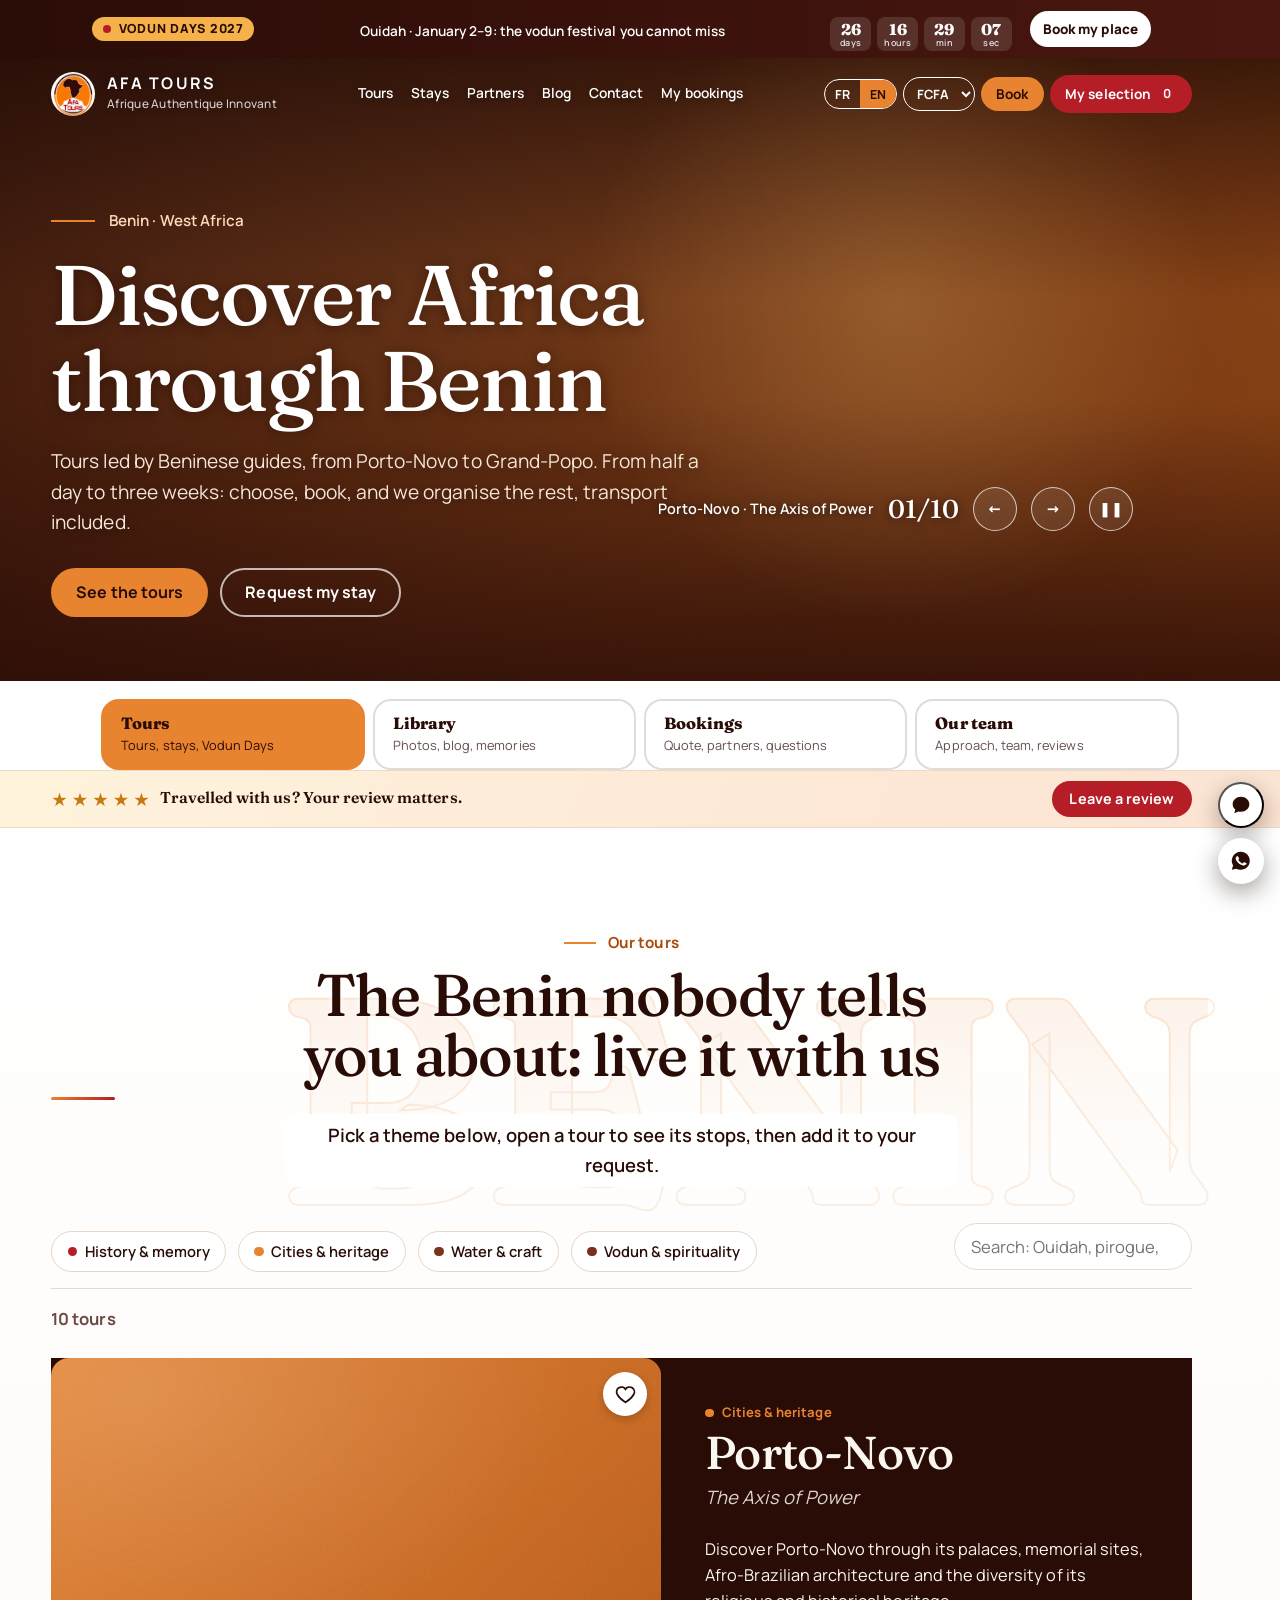
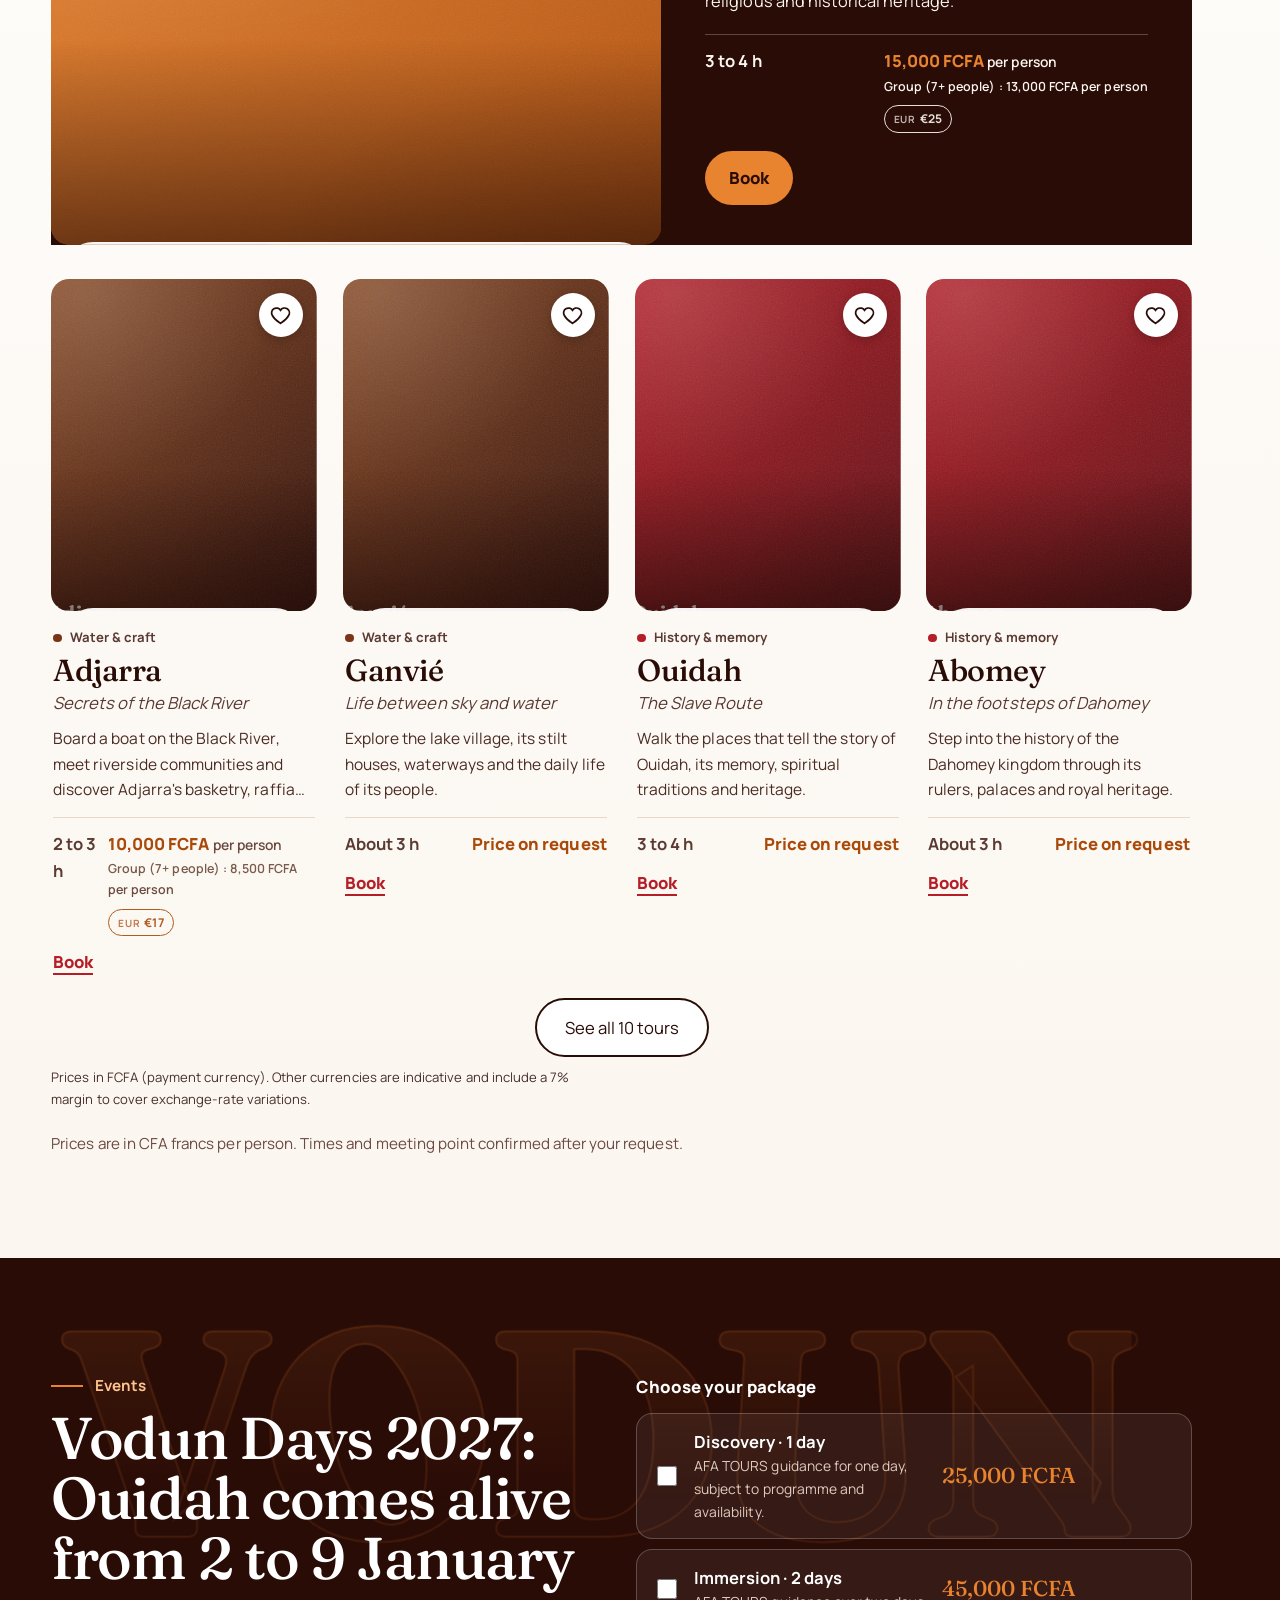
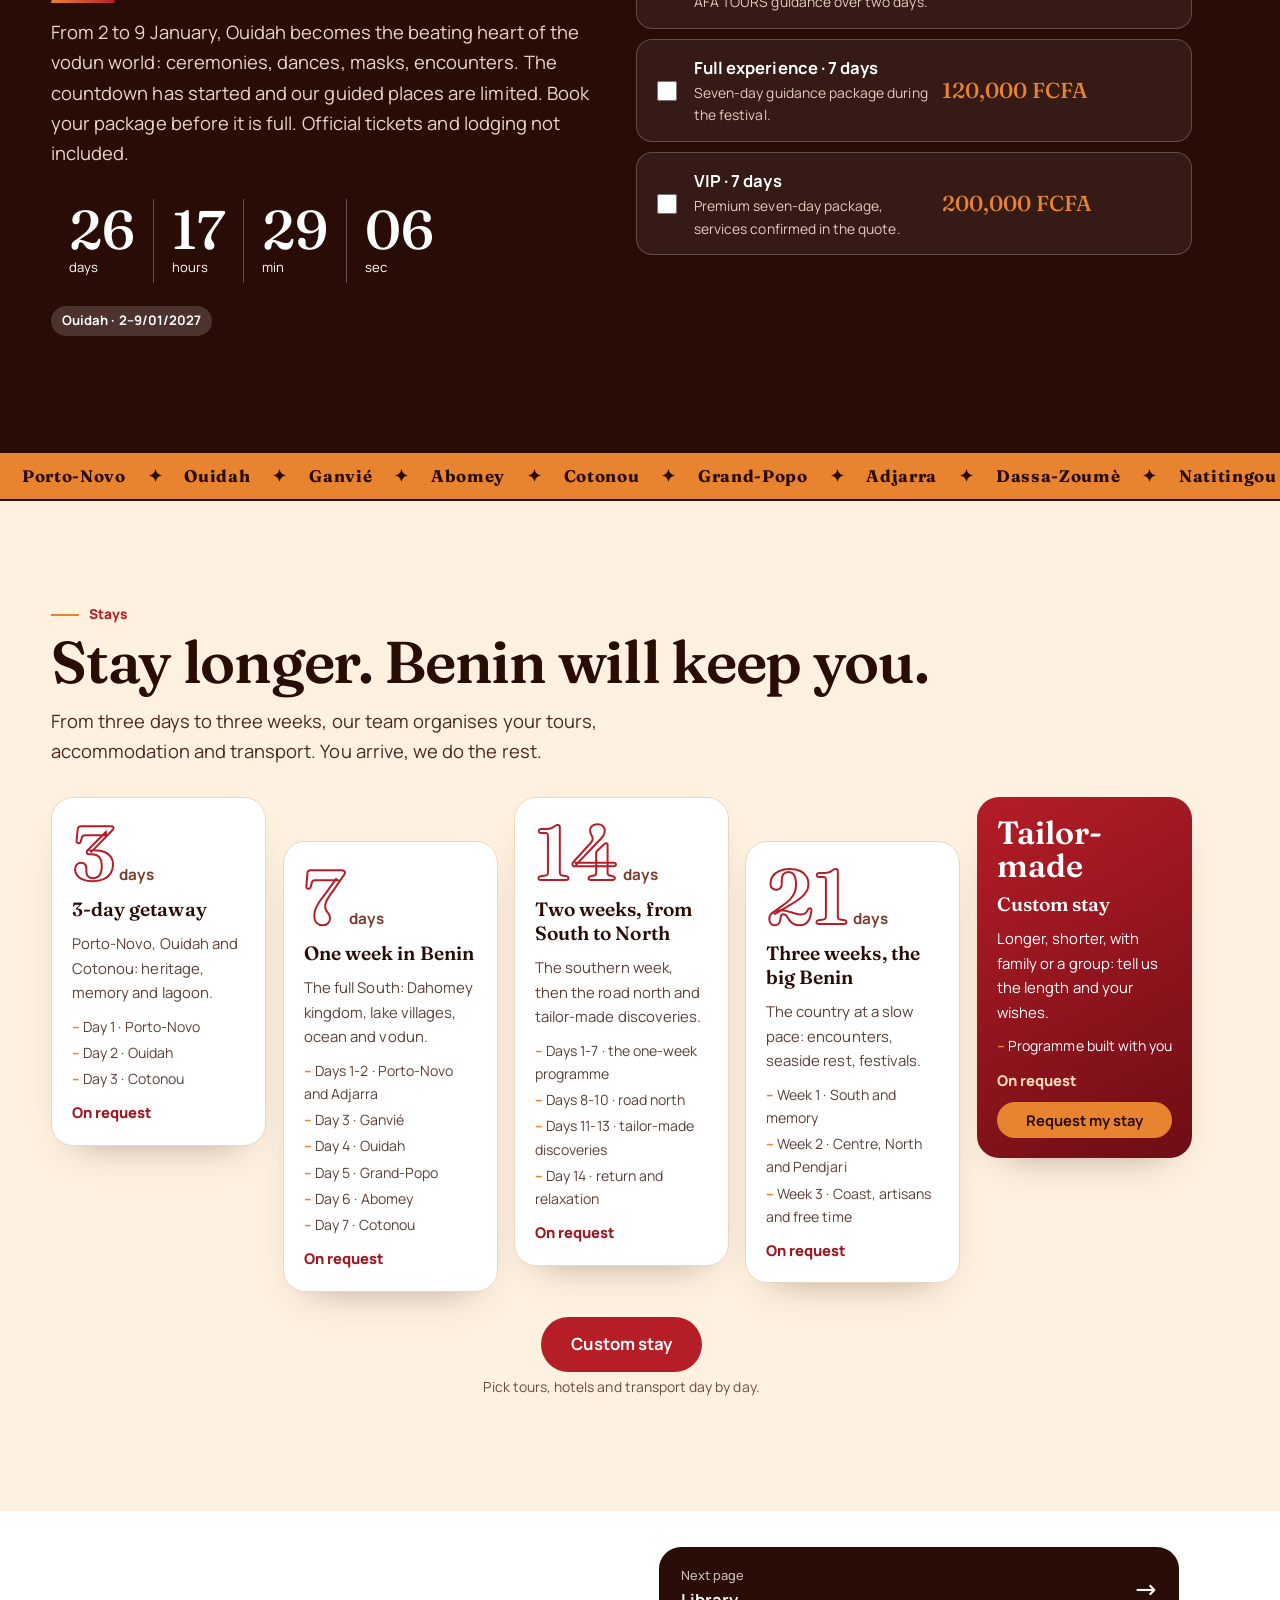
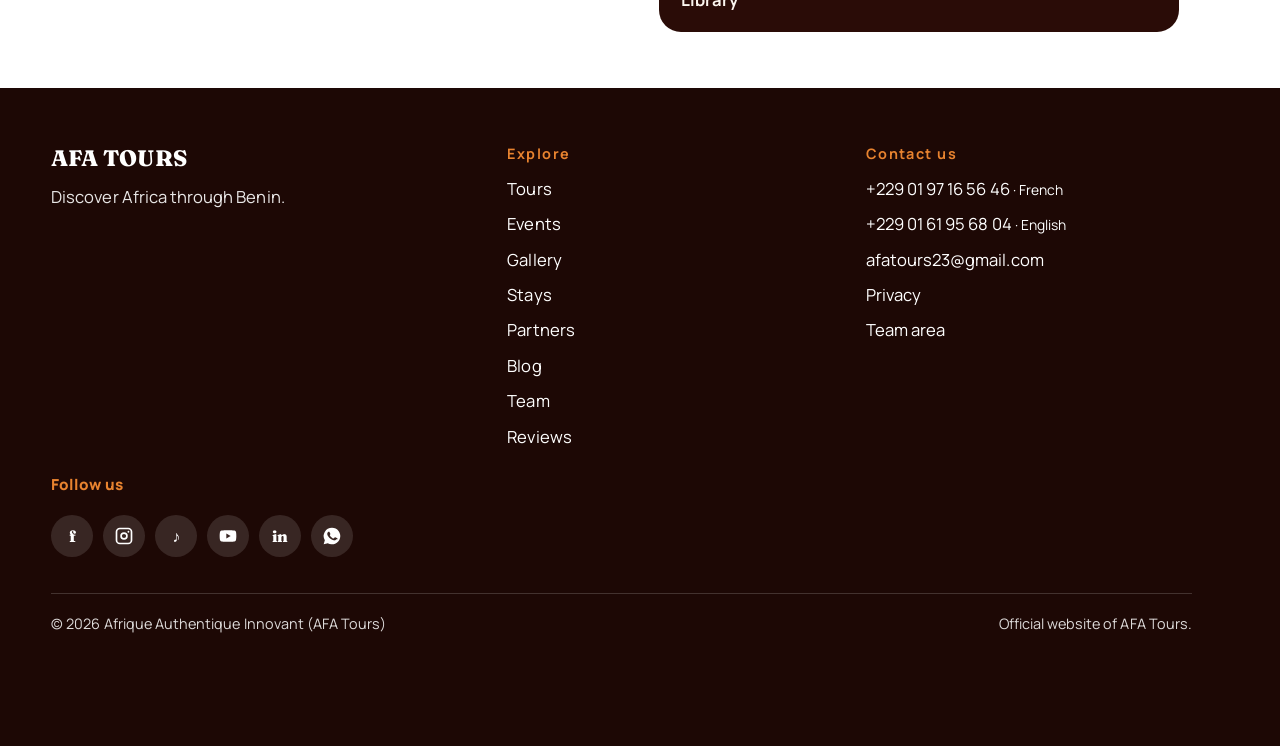
==== commit 48c34656: "Corriger l'ouverture des articles du blog (page figée) La fonction de changement de page masquait to" ====
--- a/index.html
+++ b/index.html
@@ -1785,7 +1785,7 @@
  if(rvs){if(!rvs2){rvs2=rvs.cloneNode(true);rvs2.classList.add('rvs2')}if(cur===1){if(rvs2.parentNode)rvs2.remove()}else if(f)f.parentNode.insertBefore(rvs2,nx)}
 }
 function show(n,keep){if(n!==cur)SAVE[cur]=scrollY;cur=n;
- [].slice.call(main.children).forEach(function(e){if(e===bar||e.tagName==='SECTION'&&e.dataset.pg)return;e.classList.toggle('pgoff',n!==1)});
+ [].slice.call(main.children).forEach(function(e){if(e===bar||e.tagName==='DIALOG'||e.tagName==='SECTION'&&e.dataset.pg)return;e.classList.toggle('pgoff',n!==1)});
  secs.forEach(function(s){s.classList.toggle('pgoff',+s.dataset.pg!==n)});
  H.dataset.pg=n;draw();place();
  window.dispatchEvent(new Event('resize'));fxu();
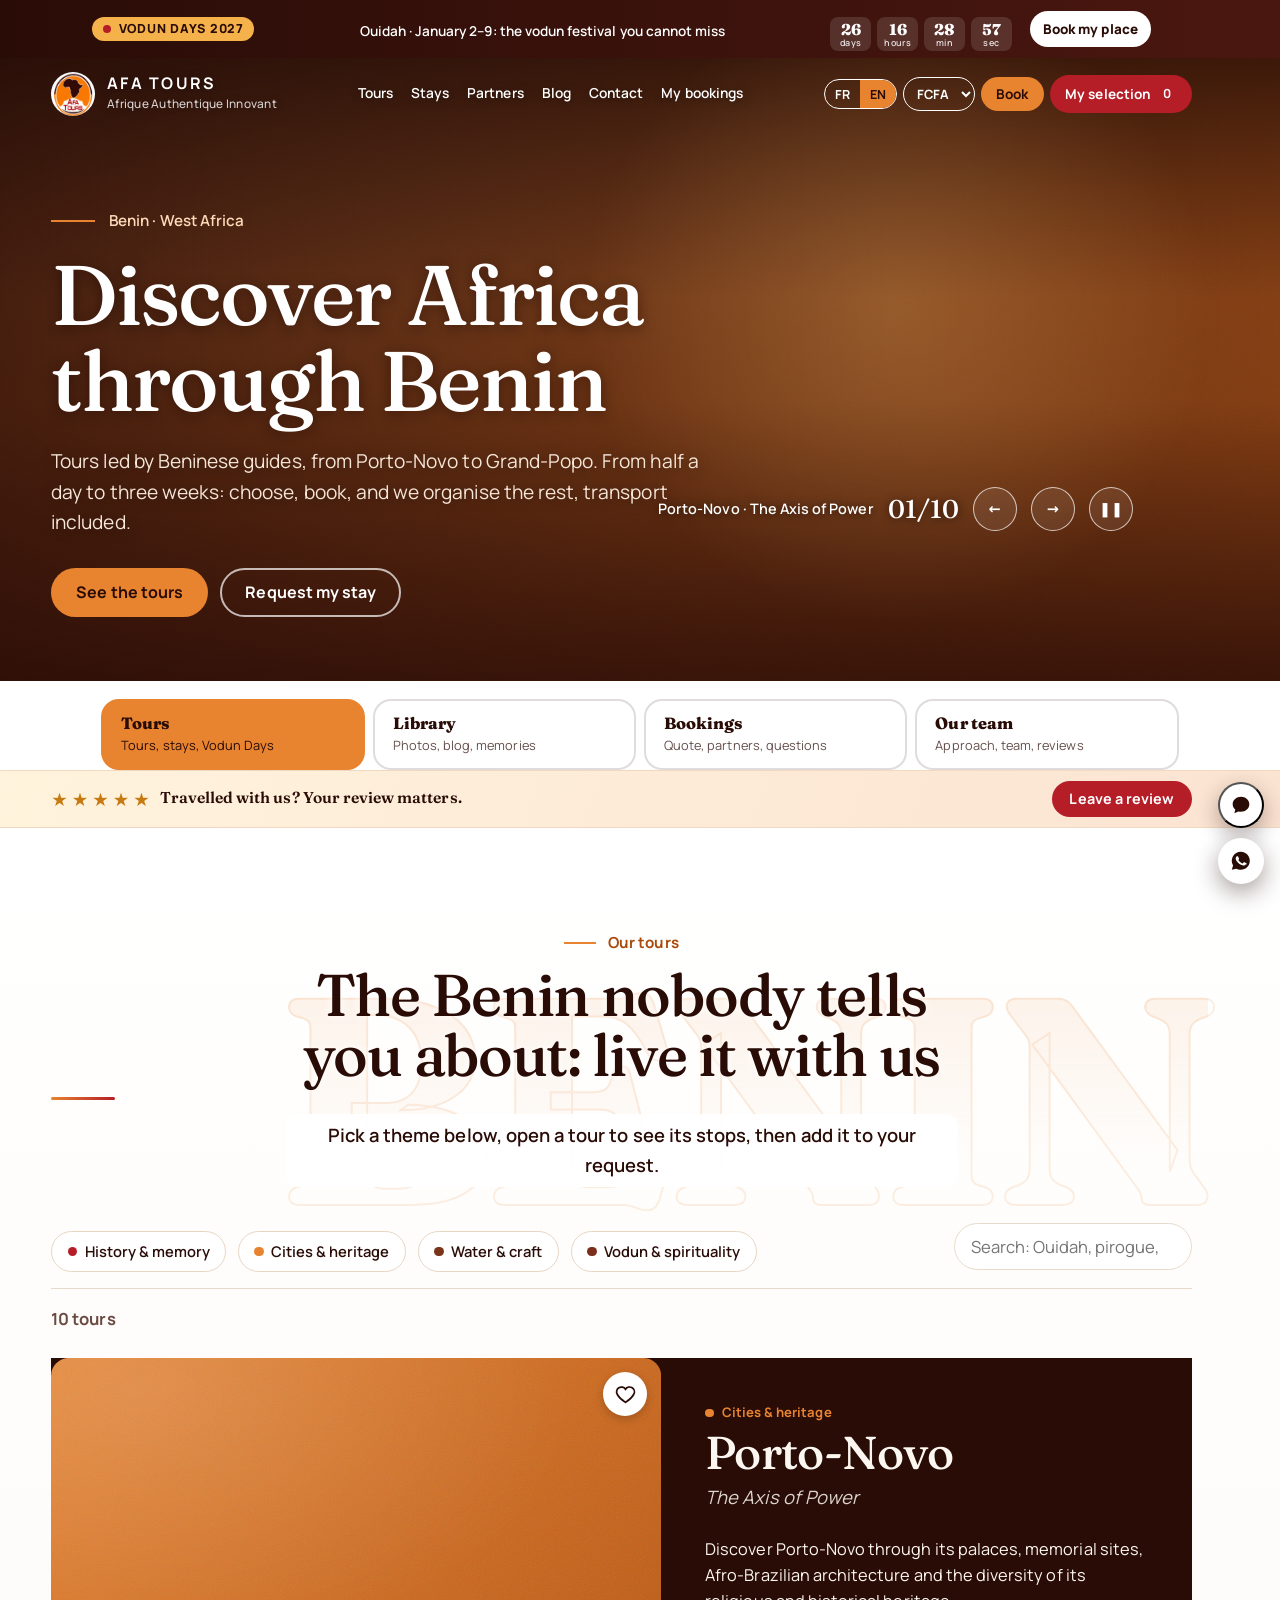
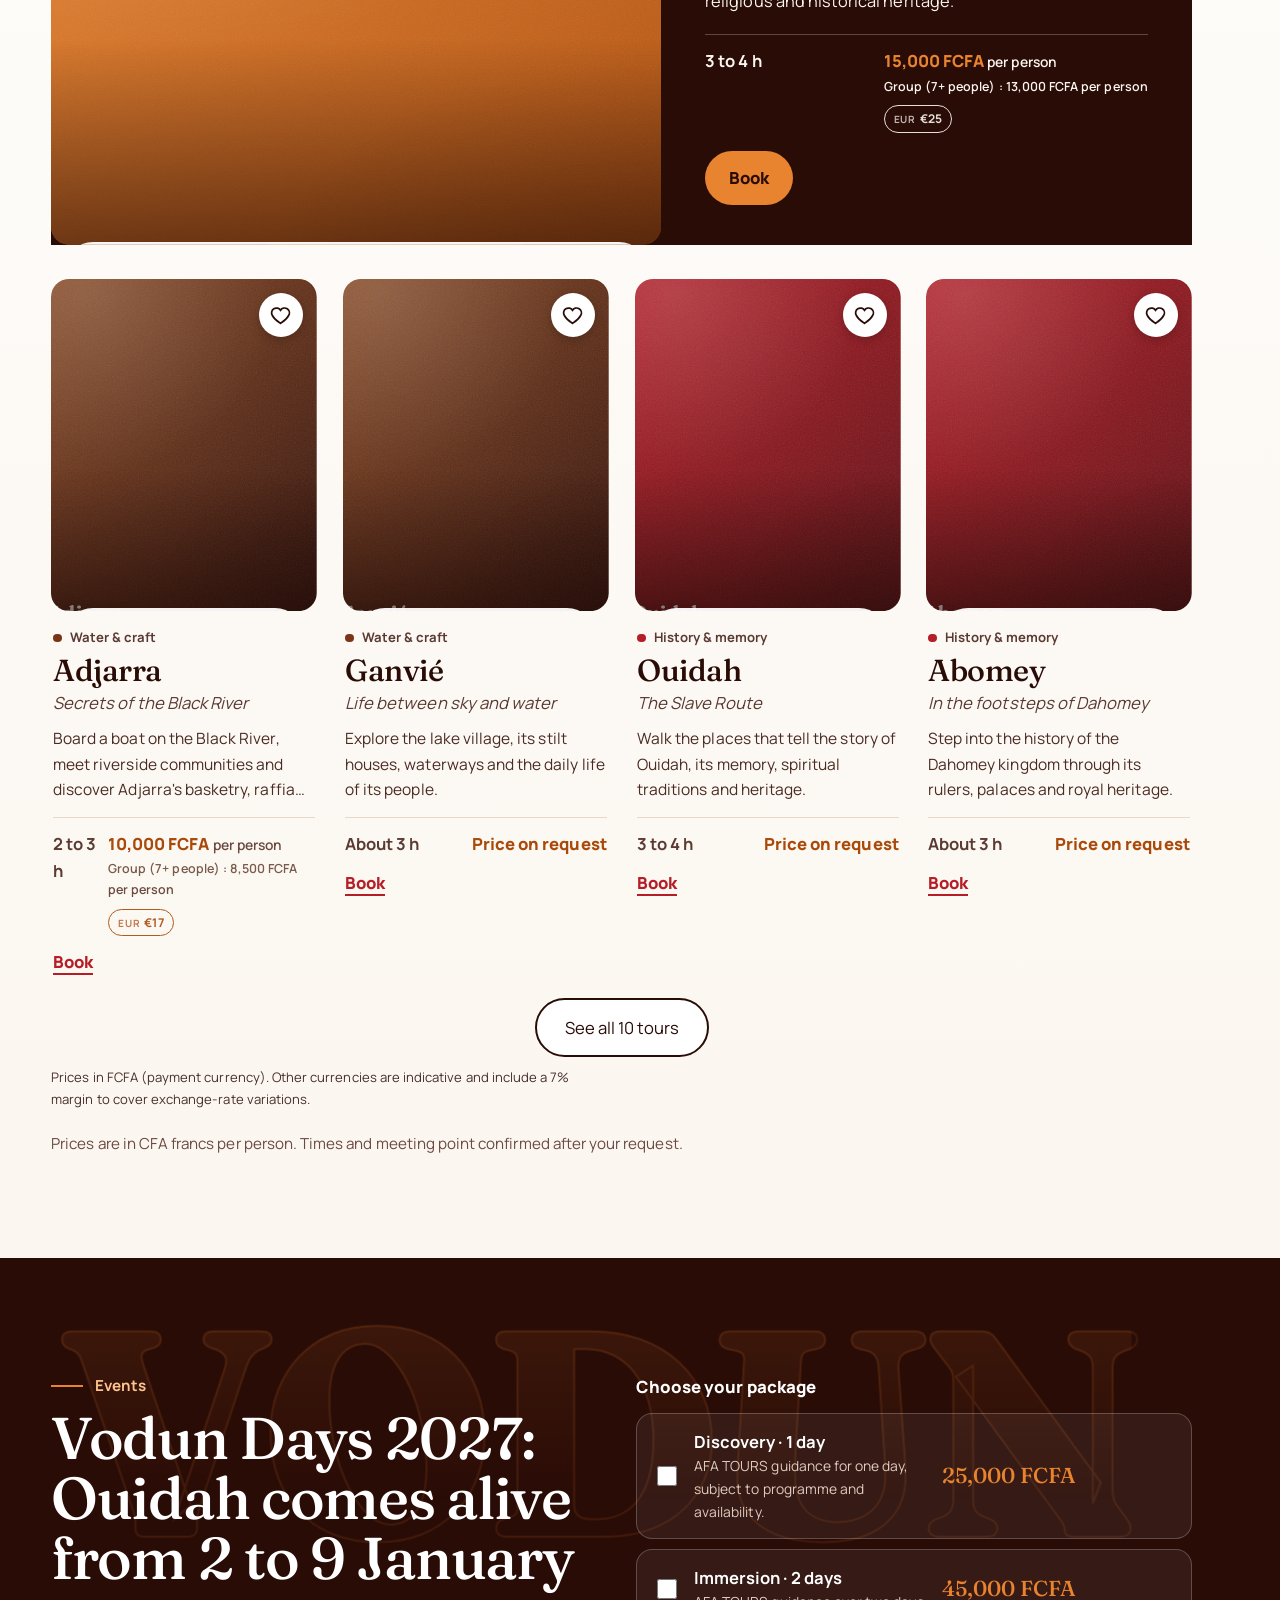
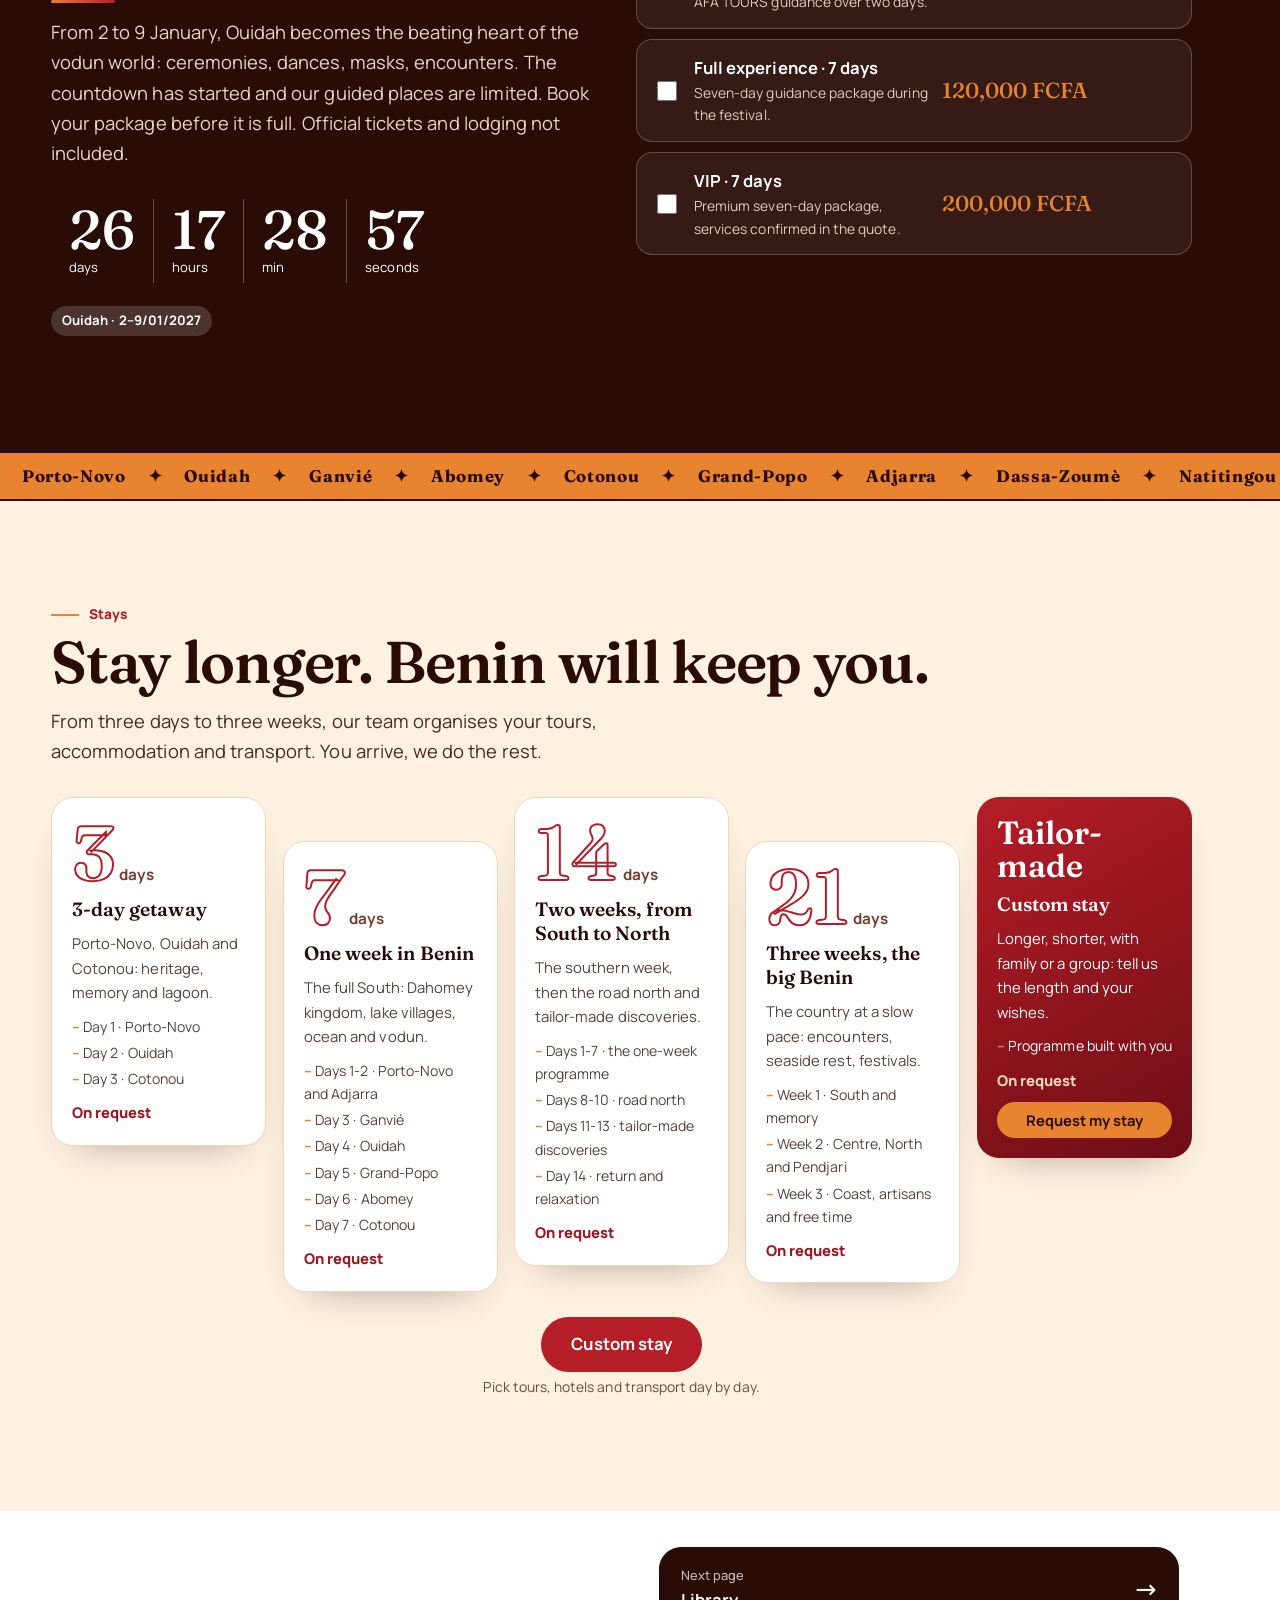
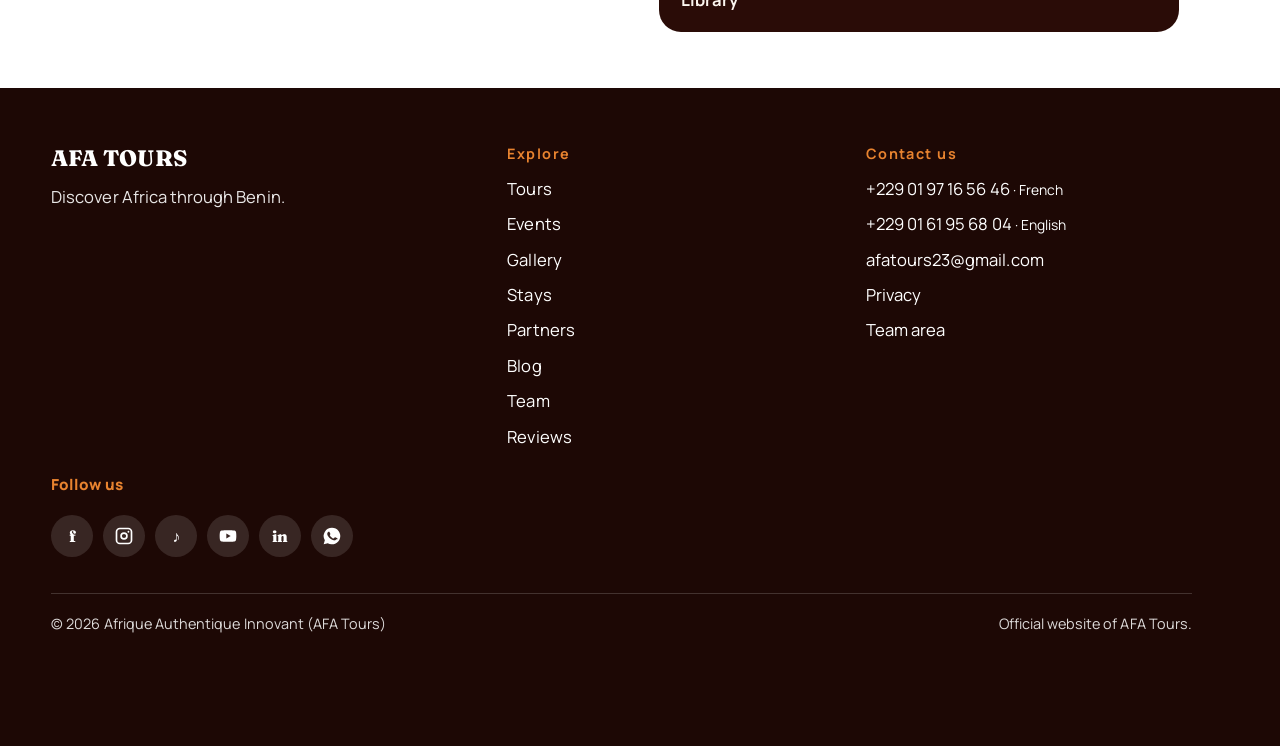
==== commit 173e7a5e: "Bouton « Réserver un circuit » de l'article de blog : ouvrir le choix des parcours Le bouton de l'ar" ====
--- a/index.html
+++ b/index.html
@@ -2025,6 +2025,7 @@
 function hide(){RULES.forEach(function(r){var sec=document.querySelector(r[0]);if(!sec)return;sec.querySelectorAll(r[1]).forEach(function(el){if(r[2].test((el.textContent||'').trim())){el.style.display='none';el.setAttribute('data-ess','hidden')}})})}
 document.addEventListener('click',function(e){
  if(e.target.closest('#hubDlg'))return;
+ var ac=e.target.closest('[data-art-close][data-book]');if(ac){e.preventDefault();e.stopImmediatePropagation();var bd=document.getElementById('bdlg');if(bd&&bd.open)bd.close();hubPick=null;d.showModal();hubLang();return}
  if(e.target.closest('dialog[open]:not(#hubDlg)'))return;
  var vb=e.target.closest('button,a');
  if(vb&&/^(Réserver ma place|Book my place)$/.test((vb.textContent||'').trim())&&vdPick()){e.preventDefault();e.stopImmediatePropagation();return}
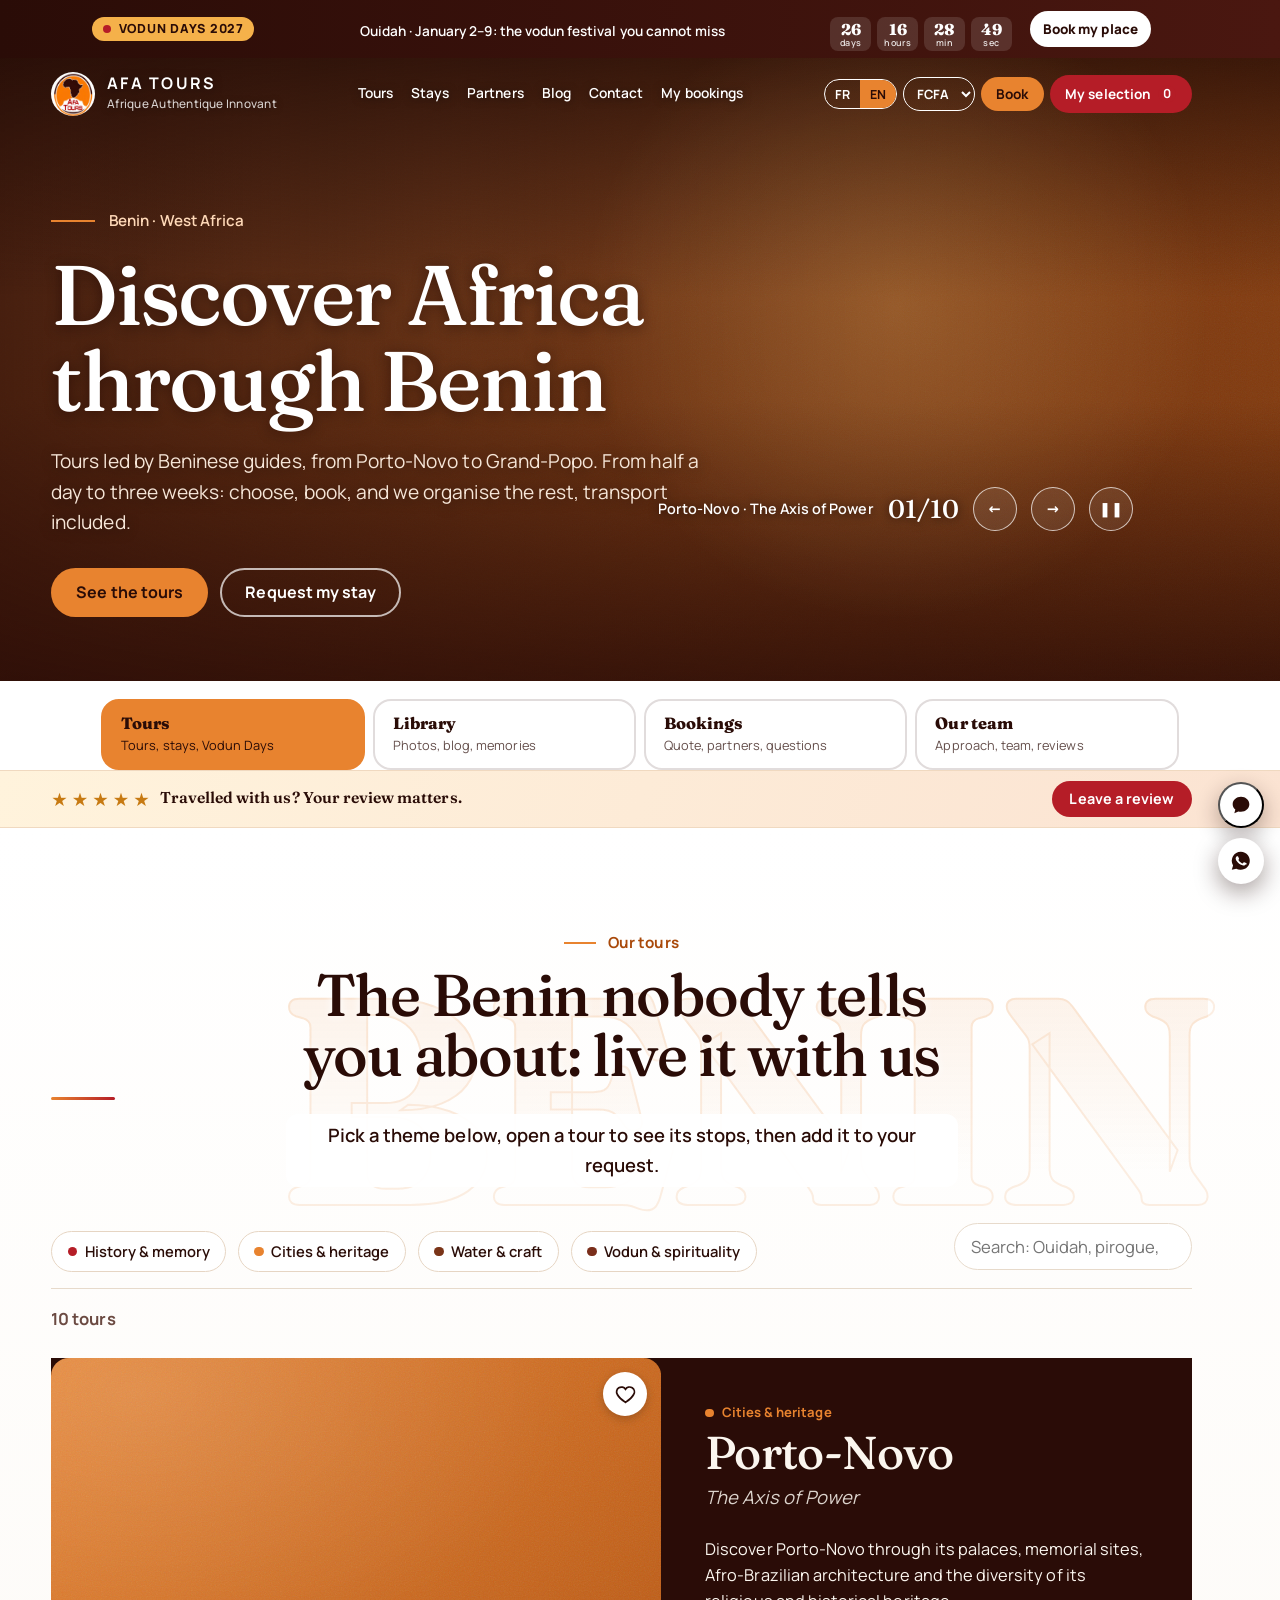
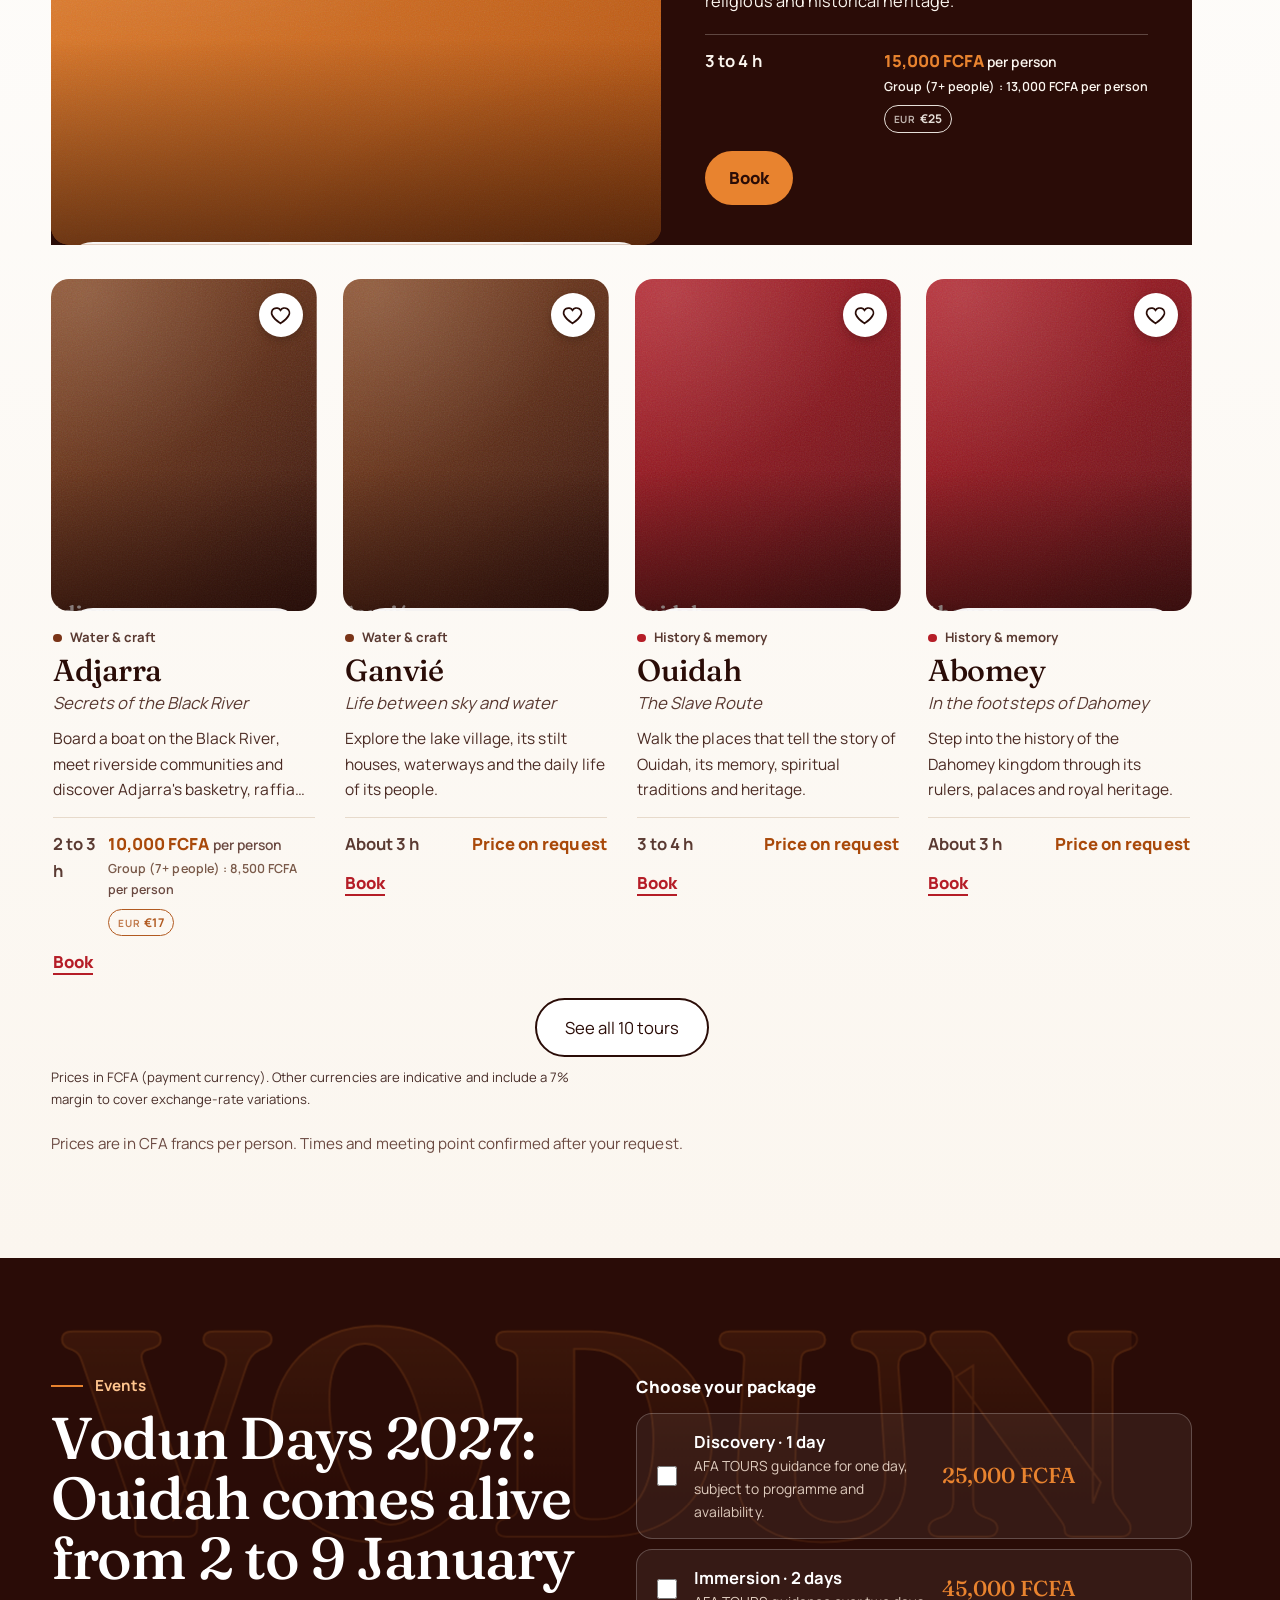
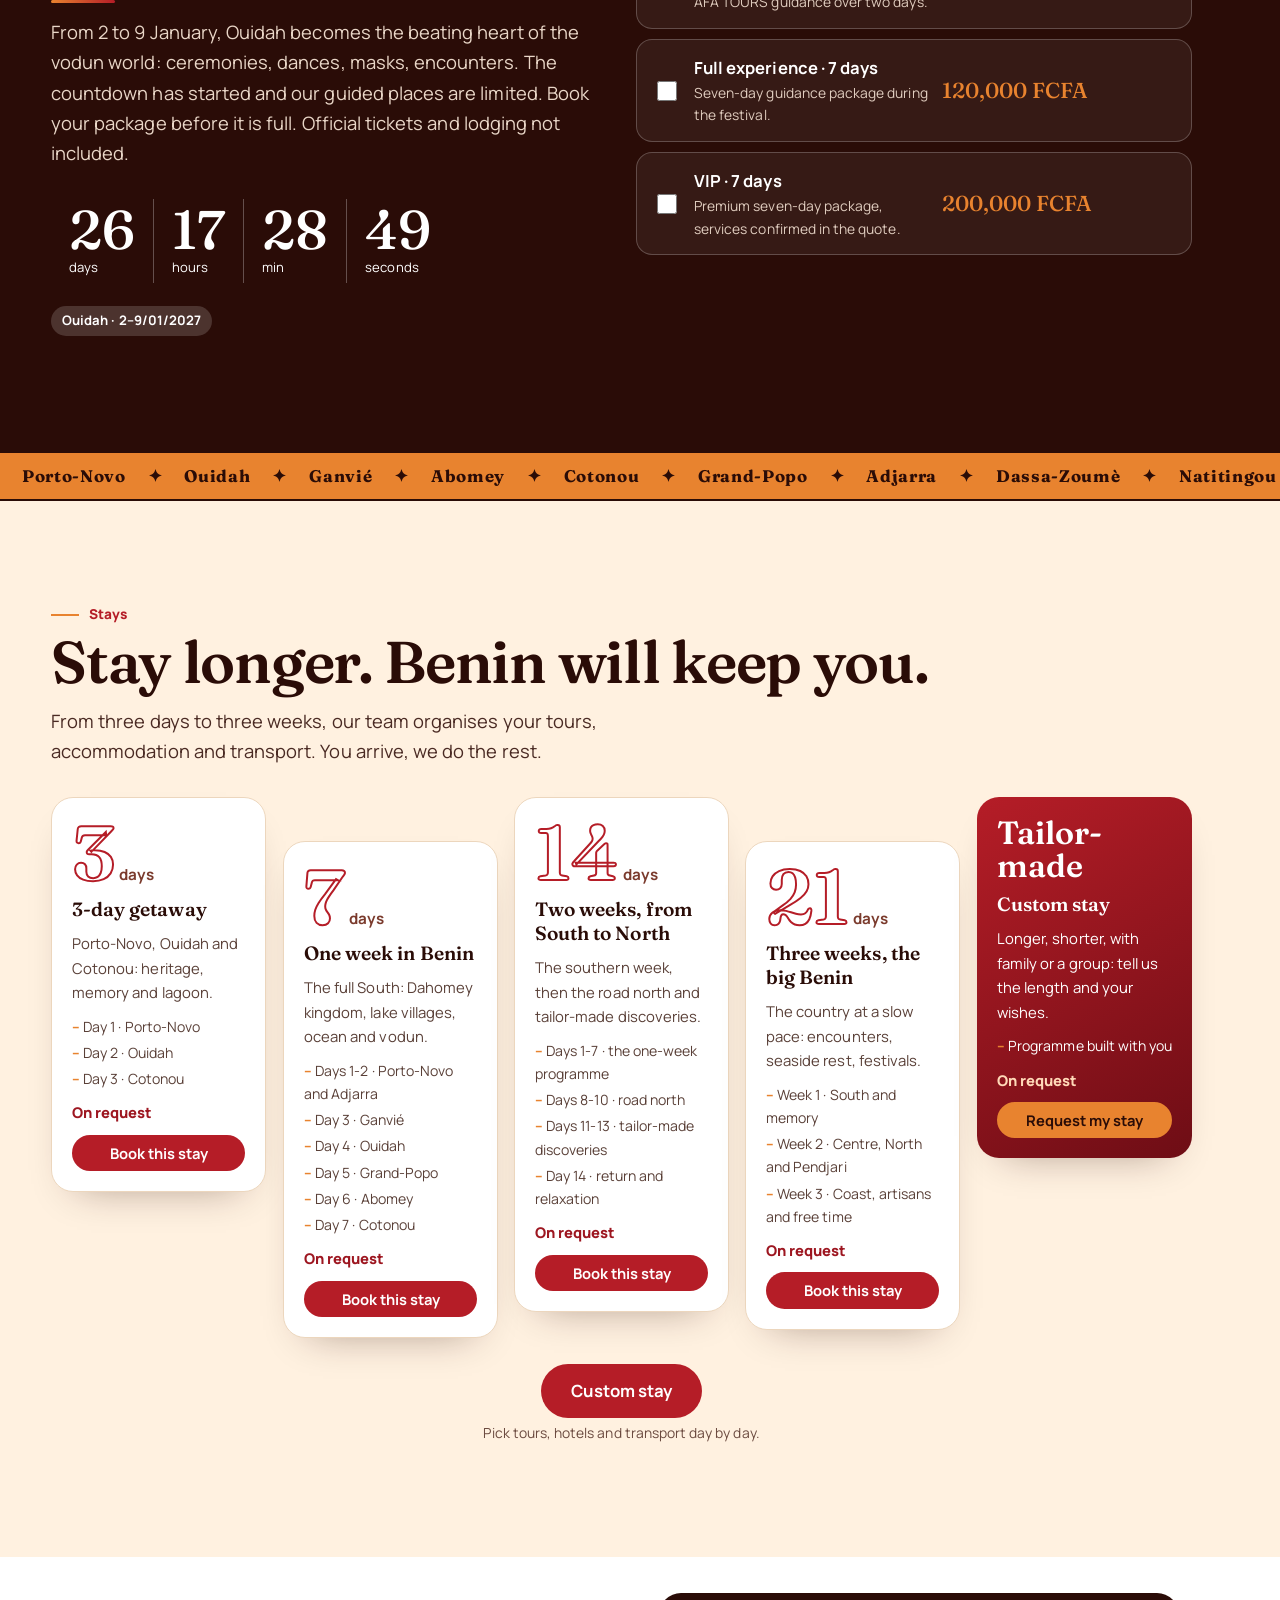
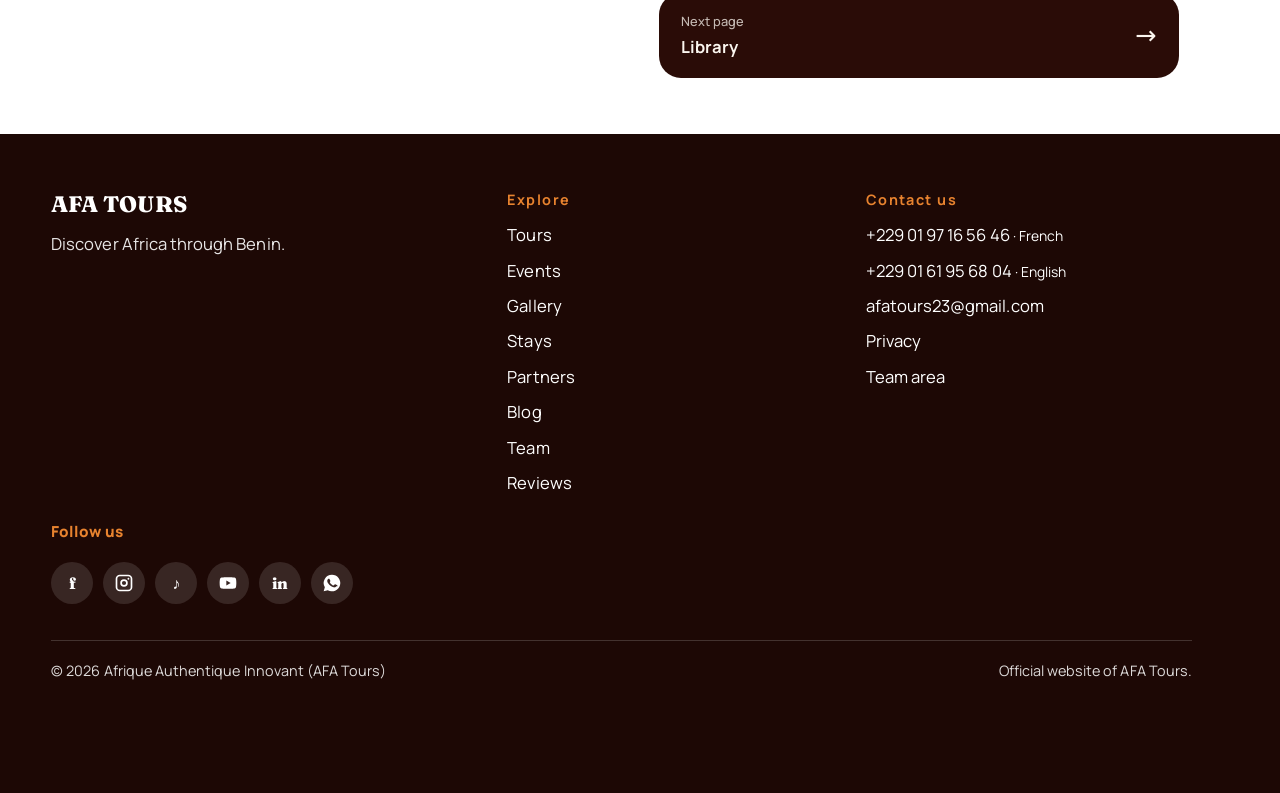
==== commit d5d6c2f2: "Cartes séjour : réafficher le bouton « Réserver ce séjour » La règle de réduction des doublons masqu" ====
--- a/index.html
+++ b/index.html
@@ -2021,7 +2021,7 @@
 });
 var REL={'Réserver ce circuit':'Réserver','Réserver un circuit':'Réserver','Composer un séjour':'Séjour sur mesure','Composer mon séjour sur mesure':'Séjour sur mesure','Demander un devis':'Demander mon séjour','Book this tour':'Book','Book a tour':'Book','Build a stay':'Custom stay','Build my custom stay':'Custom stay','Request a quote':'Request my stay'};
 function relabel(){document.querySelectorAll('button,a').forEach(function(b){if(b.closest('dialog[open]'))return;var t=(b.textContent||'').trim();if(REL[t]&&b.children.length===0)b.textContent=REL[t]})}
-var RULES=[['#approche','a,button',/^(Plan my stay|Request my stay|Planifier mon séjour|Demander mon séjour)$/i],['#devis','a,button',/^(Book my trip|Réserver mon voyage)$/i],['#partenaires','a,button',/^(Book|Réserver)$/i],['#sejours','a,button',/^(Book this stay|Réserver ce séjour)$/i]];
+var RULES=[['#approche','a,button',/^(Plan my stay|Request my stay|Planifier mon séjour|Demander mon séjour)$/i],['#devis','a,button',/^(Book my trip|Réserver mon voyage)$/i],['#partenaires','a,button',/^(Book|Réserver)$/i]];
 function hide(){RULES.forEach(function(r){var sec=document.querySelector(r[0]);if(!sec)return;sec.querySelectorAll(r[1]).forEach(function(el){if(r[2].test((el.textContent||'').trim())){el.style.display='none';el.setAttribute('data-ess','hidden')}})})}
 document.addEventListener('click',function(e){
  if(e.target.closest('#hubDlg'))return;
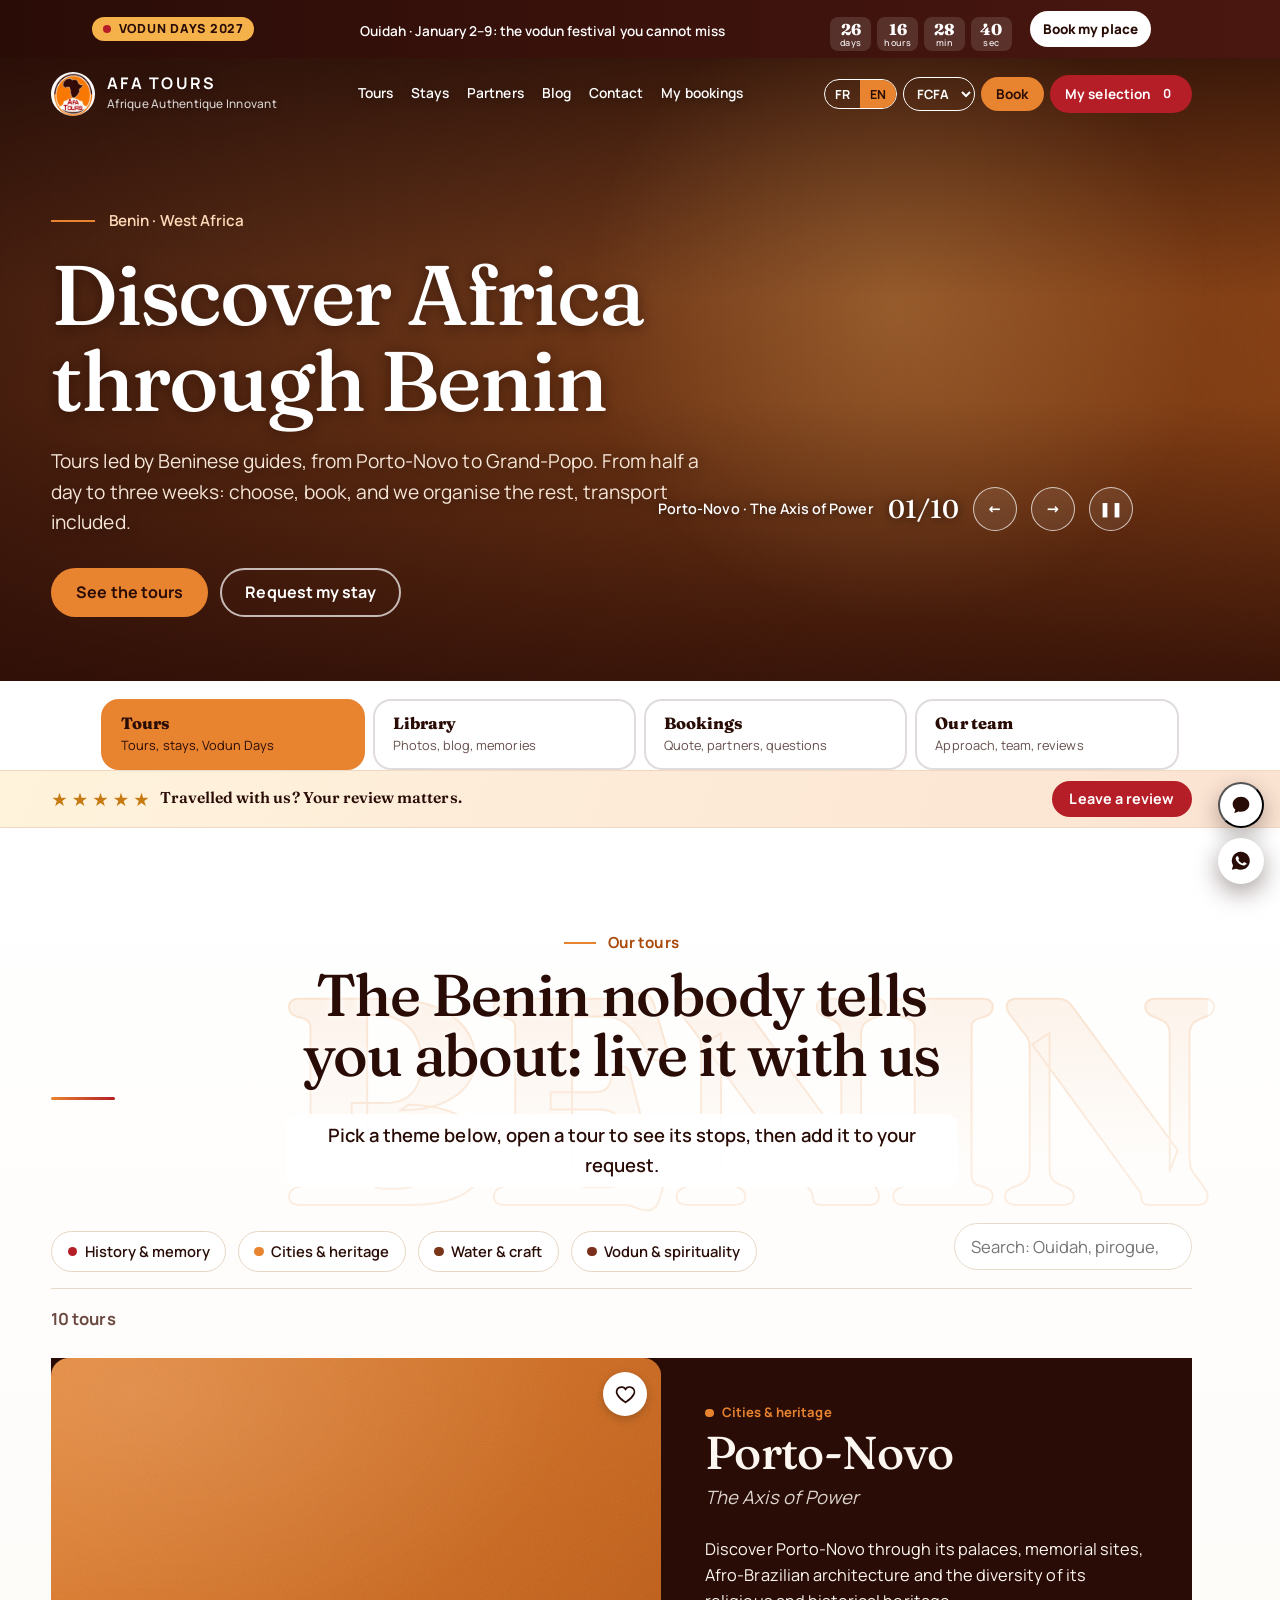
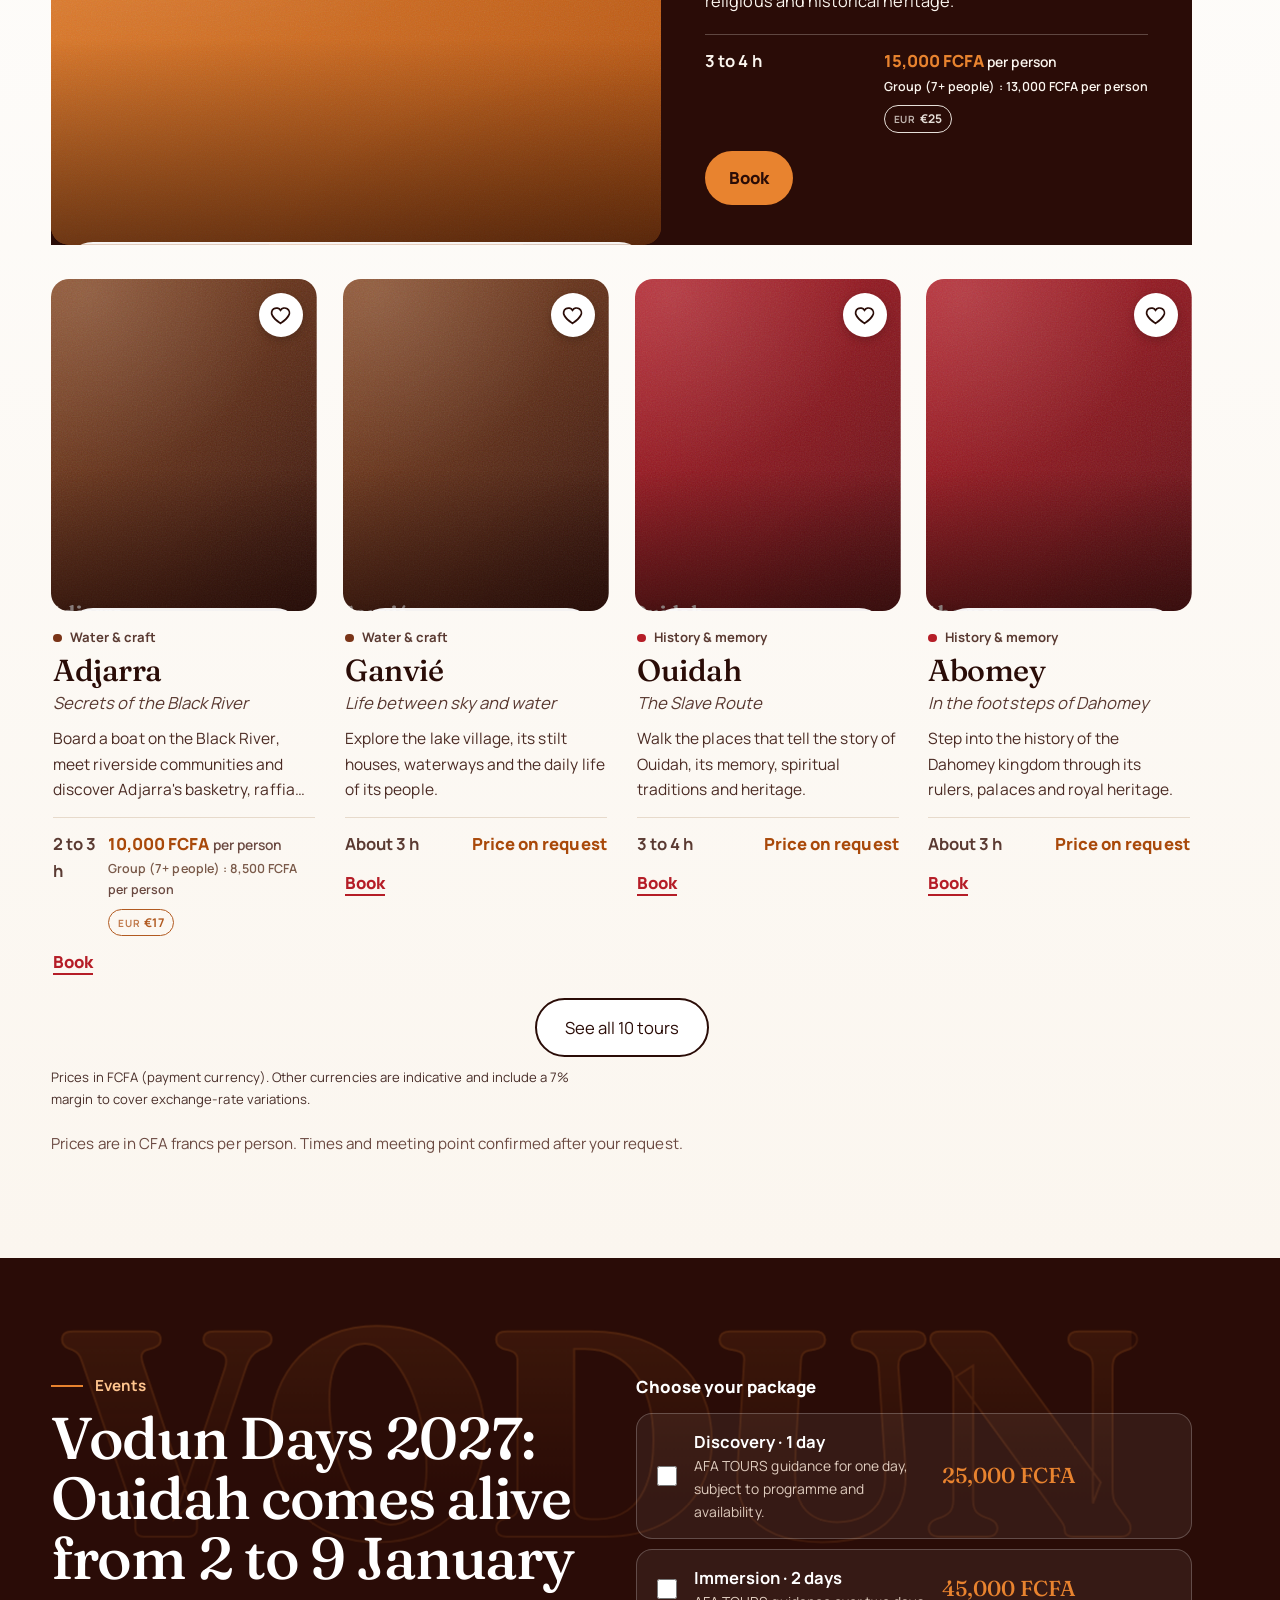
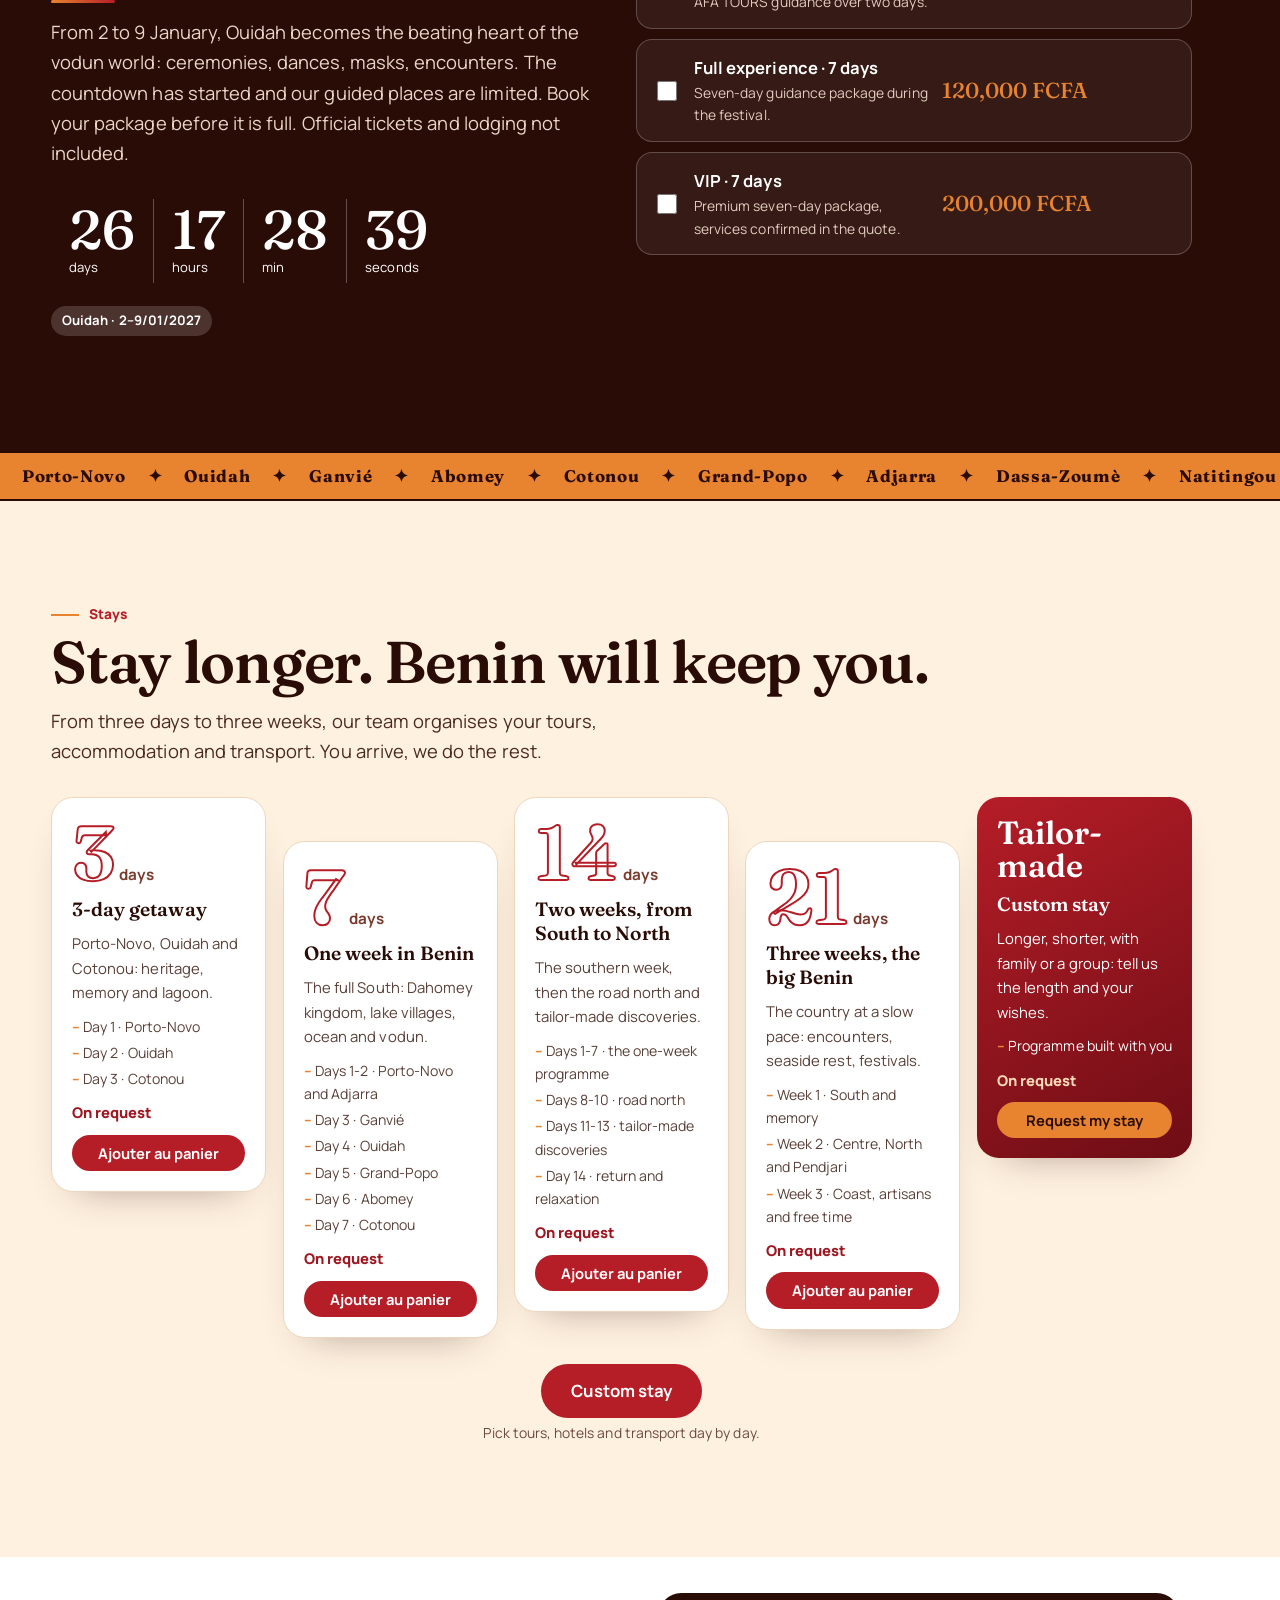
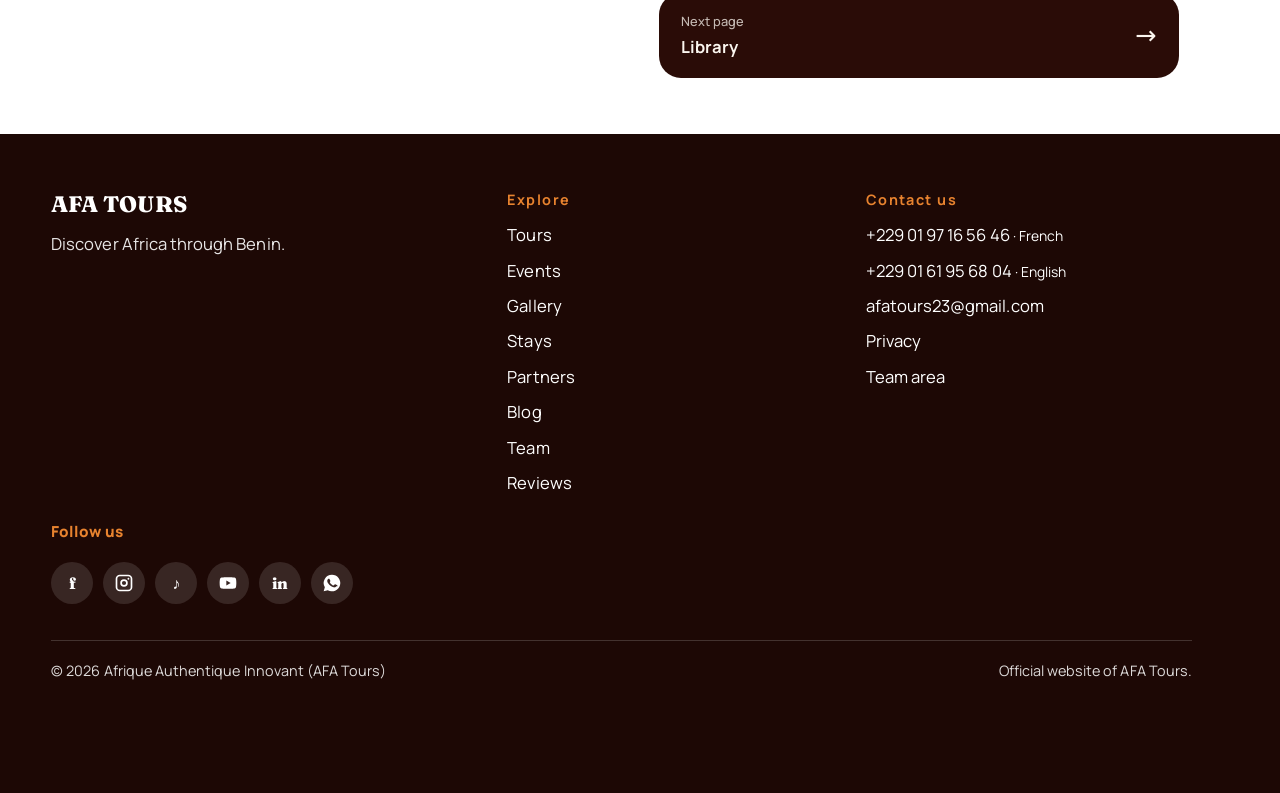
==== commit d28b61ab: "Cartes séjour : libellé « Ajouter au panier » Le bouton des cartes séjour ajoute le séjour au panier" ====
--- a/index.html
+++ b/index.html
@@ -2019,7 +2019,7 @@
  try{if(typeof __ENG_SET==='function'){var cur=(__ENG_SEL&&__ENG_SEL())||[];__ENG_SET(cur.filter(function(x){return x.indexOf('vd')!==0}).concat(['vd'+i]))}}catch(err){}
  d.close();var c=document.getElementById('circuits');if(c)c.scrollIntoView({behavior:'smooth'});
 });
-var REL={'Réserver ce circuit':'Réserver','Réserver un circuit':'Réserver','Composer un séjour':'Séjour sur mesure','Composer mon séjour sur mesure':'Séjour sur mesure','Demander un devis':'Demander mon séjour','Book this tour':'Book','Book a tour':'Book','Build a stay':'Custom stay','Build my custom stay':'Custom stay','Request a quote':'Request my stay'};
+var REL={'Réserver ce circuit':'Réserver','Réserver un circuit':'Réserver','Composer un séjour':'Séjour sur mesure','Composer mon séjour sur mesure':'Séjour sur mesure','Demander un devis':'Demander mon séjour','Book this tour':'Book','Book a tour':'Book','Build a stay':'Custom stay','Build my custom stay':'Custom stay','Request a quote':'Request my stay','Réserver ce séjour':'Ajouter au panier','Book this stay':'Add to basket'};
 function relabel(){document.querySelectorAll('button,a').forEach(function(b){if(b.closest('dialog[open]'))return;var t=(b.textContent||'').trim();if(REL[t]&&b.children.length===0)b.textContent=REL[t]})}
 var RULES=[['#approche','a,button',/^(Plan my stay|Request my stay|Planifier mon séjour|Demander mon séjour)$/i],['#devis','a,button',/^(Book my trip|Réserver mon voyage)$/i],['#partenaires','a,button',/^(Book|Réserver)$/i]];
 function hide(){RULES.forEach(function(r){var sec=document.querySelector(r[0]);if(!sec)return;sec.querySelectorAll(r[1]).forEach(function(el){if(r[2].test((el.textContent||'').trim())){el.style.display='none';el.setAttribute('data-ess','hidden')}})})}
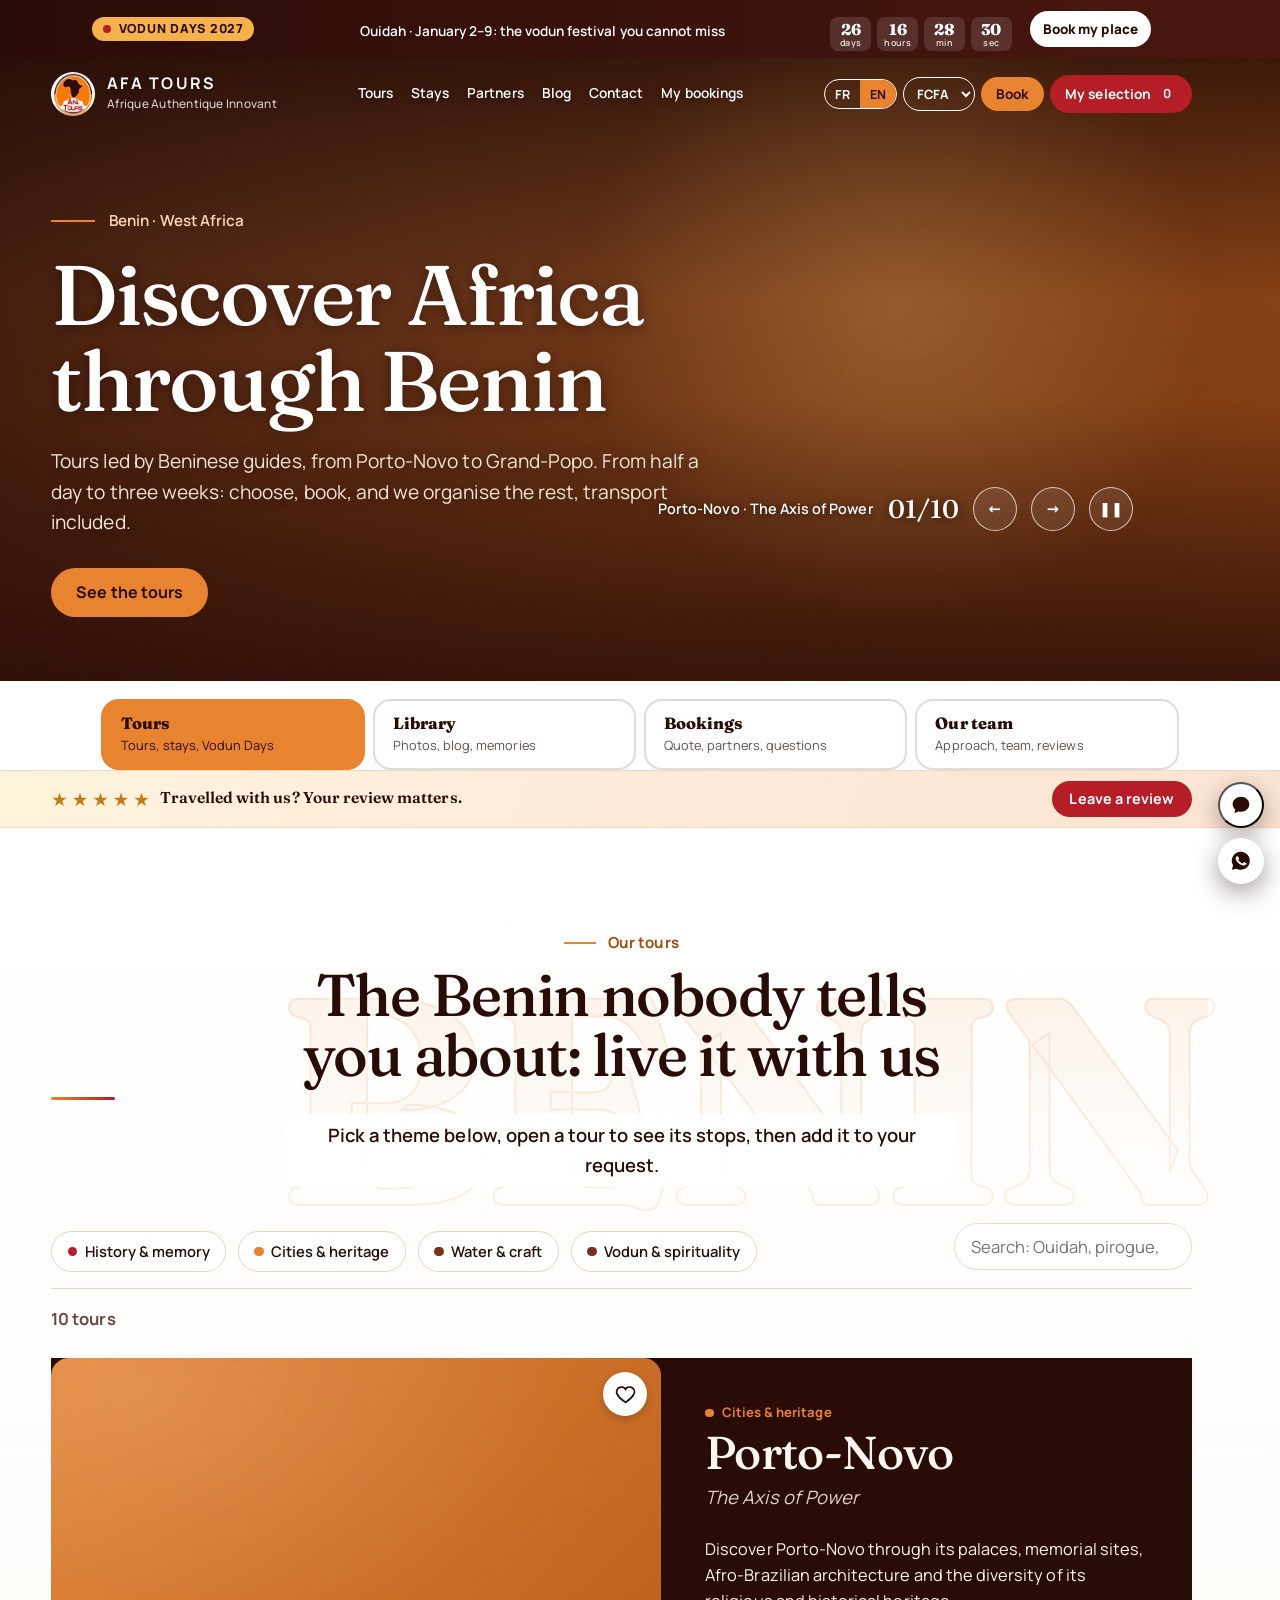
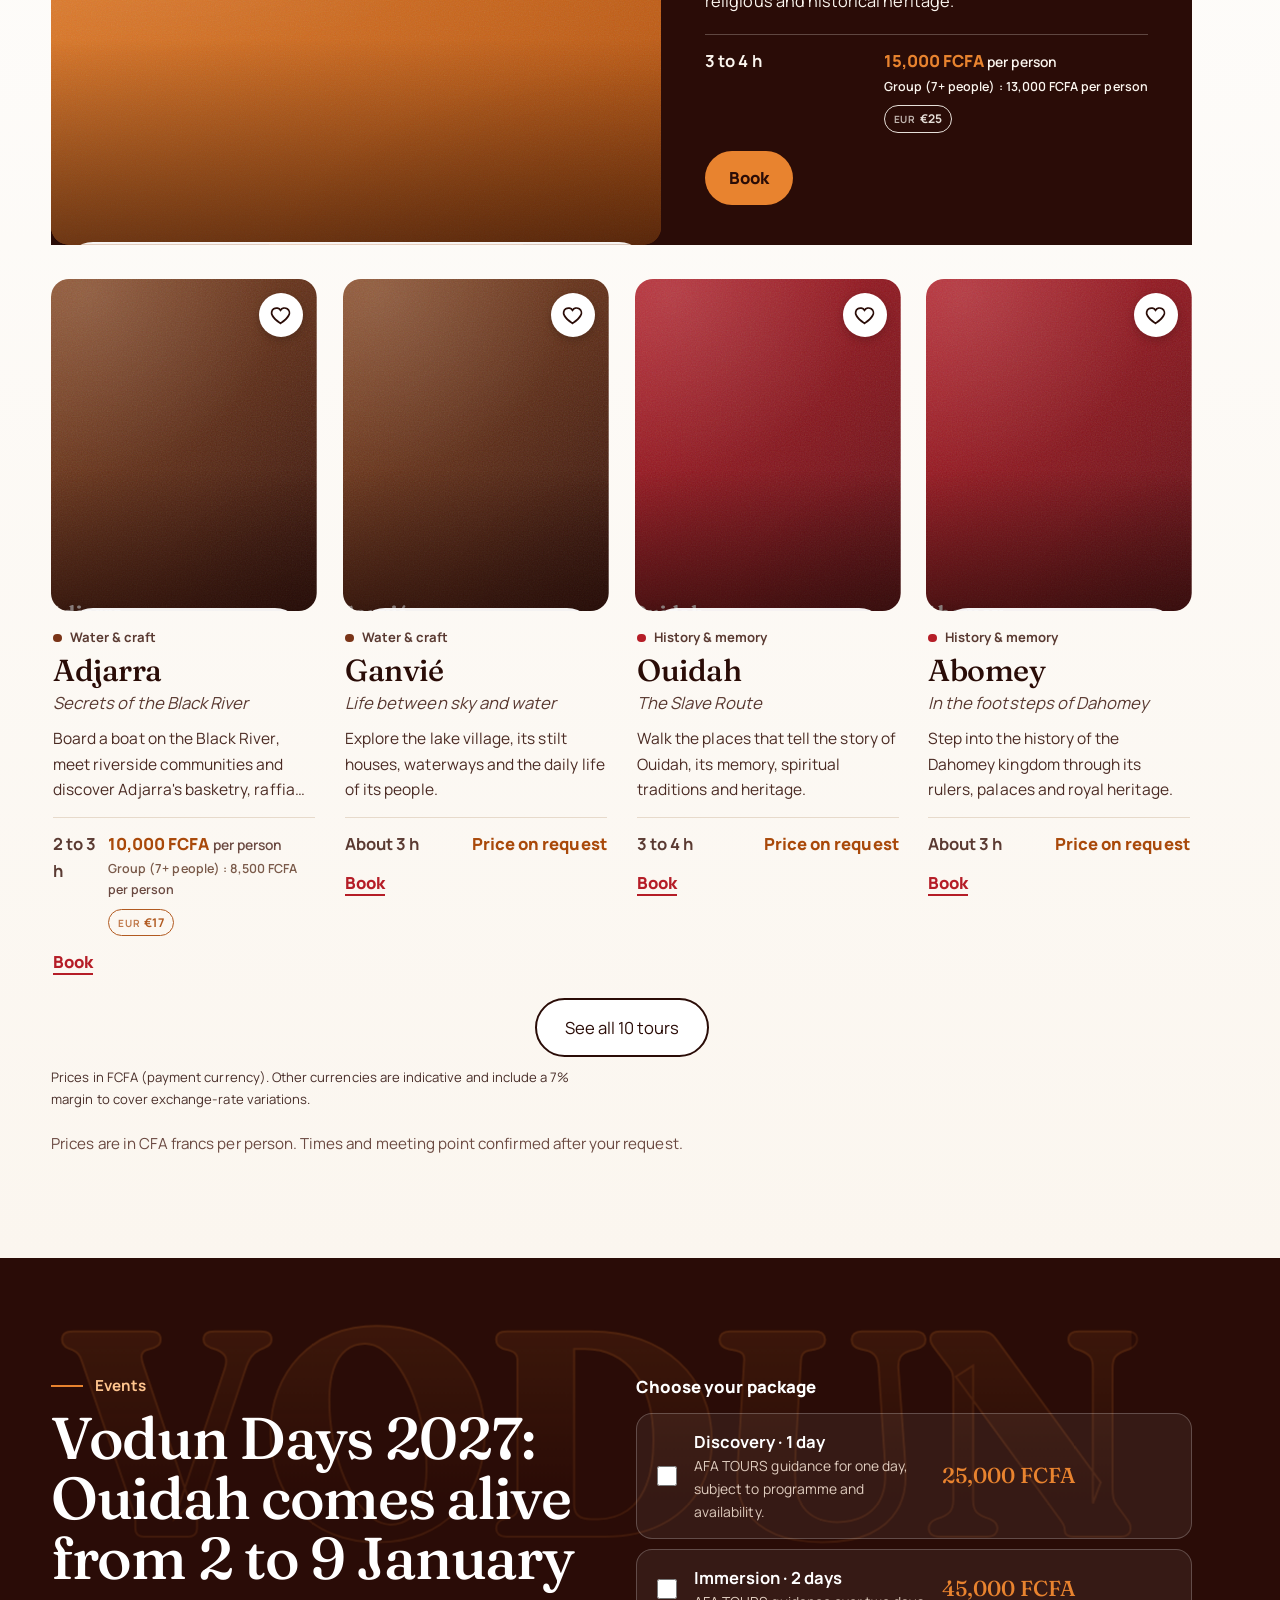
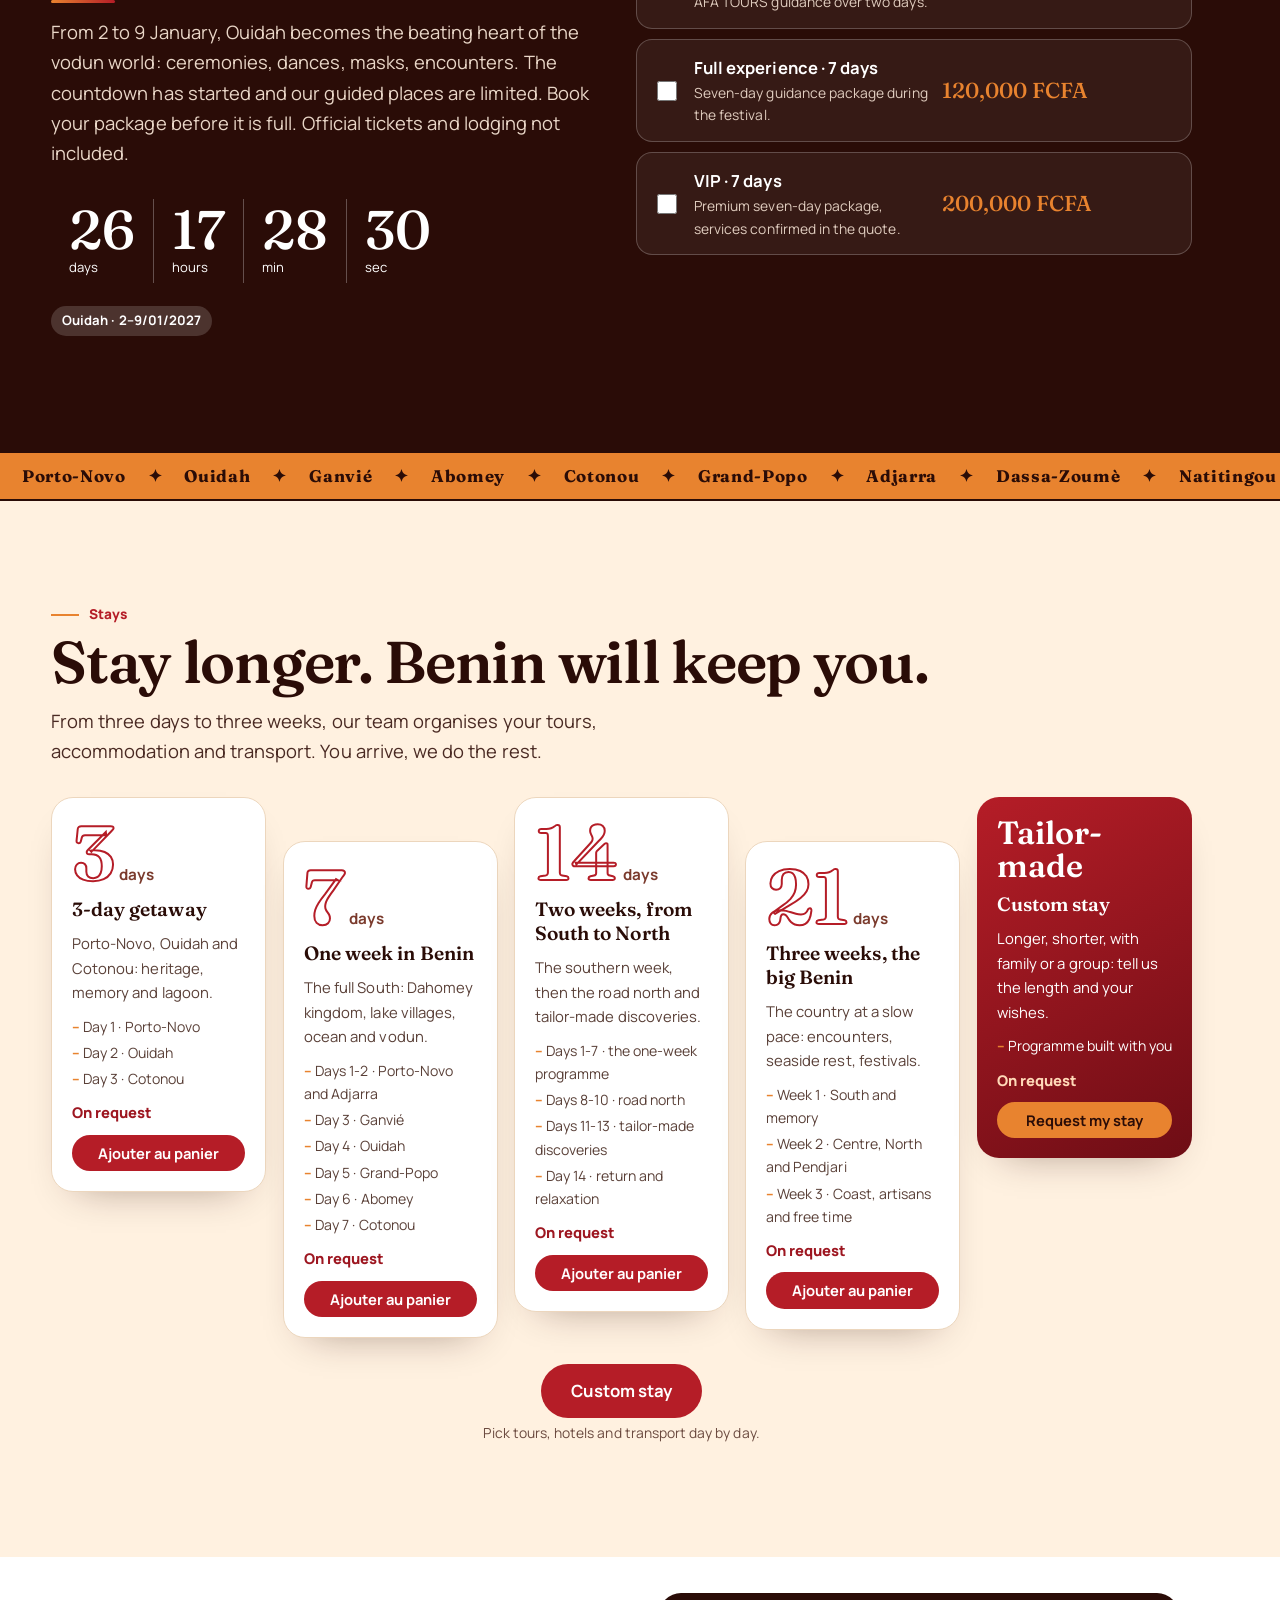
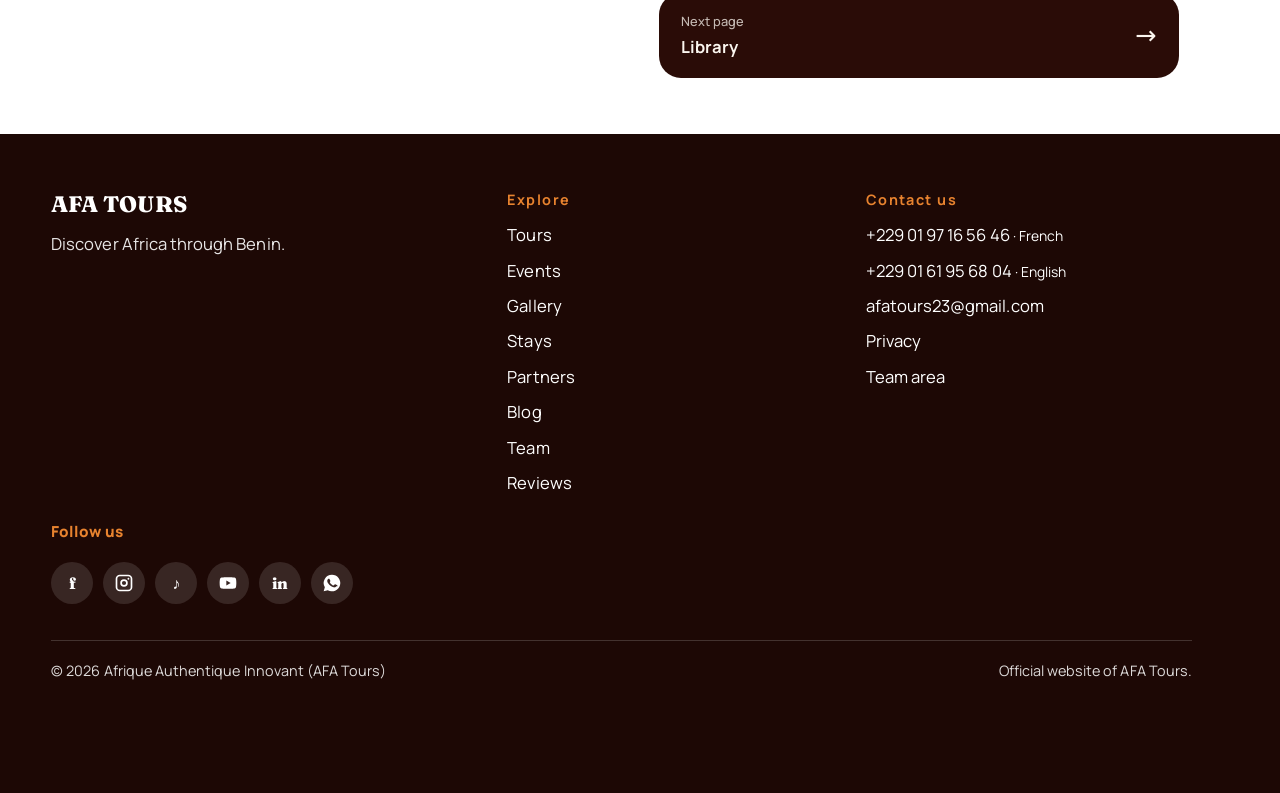
==== commit 2f2e982c: "Parcours de réservation : retirer le doublon « Request my stay » du héros Le bouton « Demander mon s" ====
--- a/index.html
+++ b/index.html
@@ -2021,7 +2021,7 @@
 });
 var REL={'Réserver ce circuit':'Réserver','Réserver un circuit':'Réserver','Composer un séjour':'Séjour sur mesure','Composer mon séjour sur mesure':'Séjour sur mesure','Demander un devis':'Demander mon séjour','Book this tour':'Book','Book a tour':'Book','Build a stay':'Custom stay','Build my custom stay':'Custom stay','Request a quote':'Request my stay','Réserver ce séjour':'Ajouter au panier','Book this stay':'Add to basket'};
 function relabel(){document.querySelectorAll('button,a').forEach(function(b){if(b.closest('dialog[open]'))return;var t=(b.textContent||'').trim();if(REL[t]&&b.children.length===0)b.textContent=REL[t]})}
-var RULES=[['#approche','a,button',/^(Plan my stay|Request my stay|Planifier mon séjour|Demander mon séjour)$/i],['#devis','a,button',/^(Book my trip|Réserver mon voyage)$/i],['#partenaires','a,button',/^(Book|Réserver)$/i]];
+var RULES=[['#approche','a,button',/^(Plan my stay|Request my stay|Planifier mon séjour|Demander mon séjour)$/i],['#devis','a,button',/^(Book my trip|Réserver mon voyage)$/i],['#partenaires','a,button',/^(Book|Réserver)$/i],['section.hero','a',/^(Request my stay|Demander mon séjour)$/i]];
 function hide(){RULES.forEach(function(r){var sec=document.querySelector(r[0]);if(!sec)return;sec.querySelectorAll(r[1]).forEach(function(el){if(r[2].test((el.textContent||'').trim())){el.style.display='none';el.setAttribute('data-ess','hidden')}})})}
 document.addEventListener('click',function(e){
  if(e.target.closest('#hubDlg'))return;
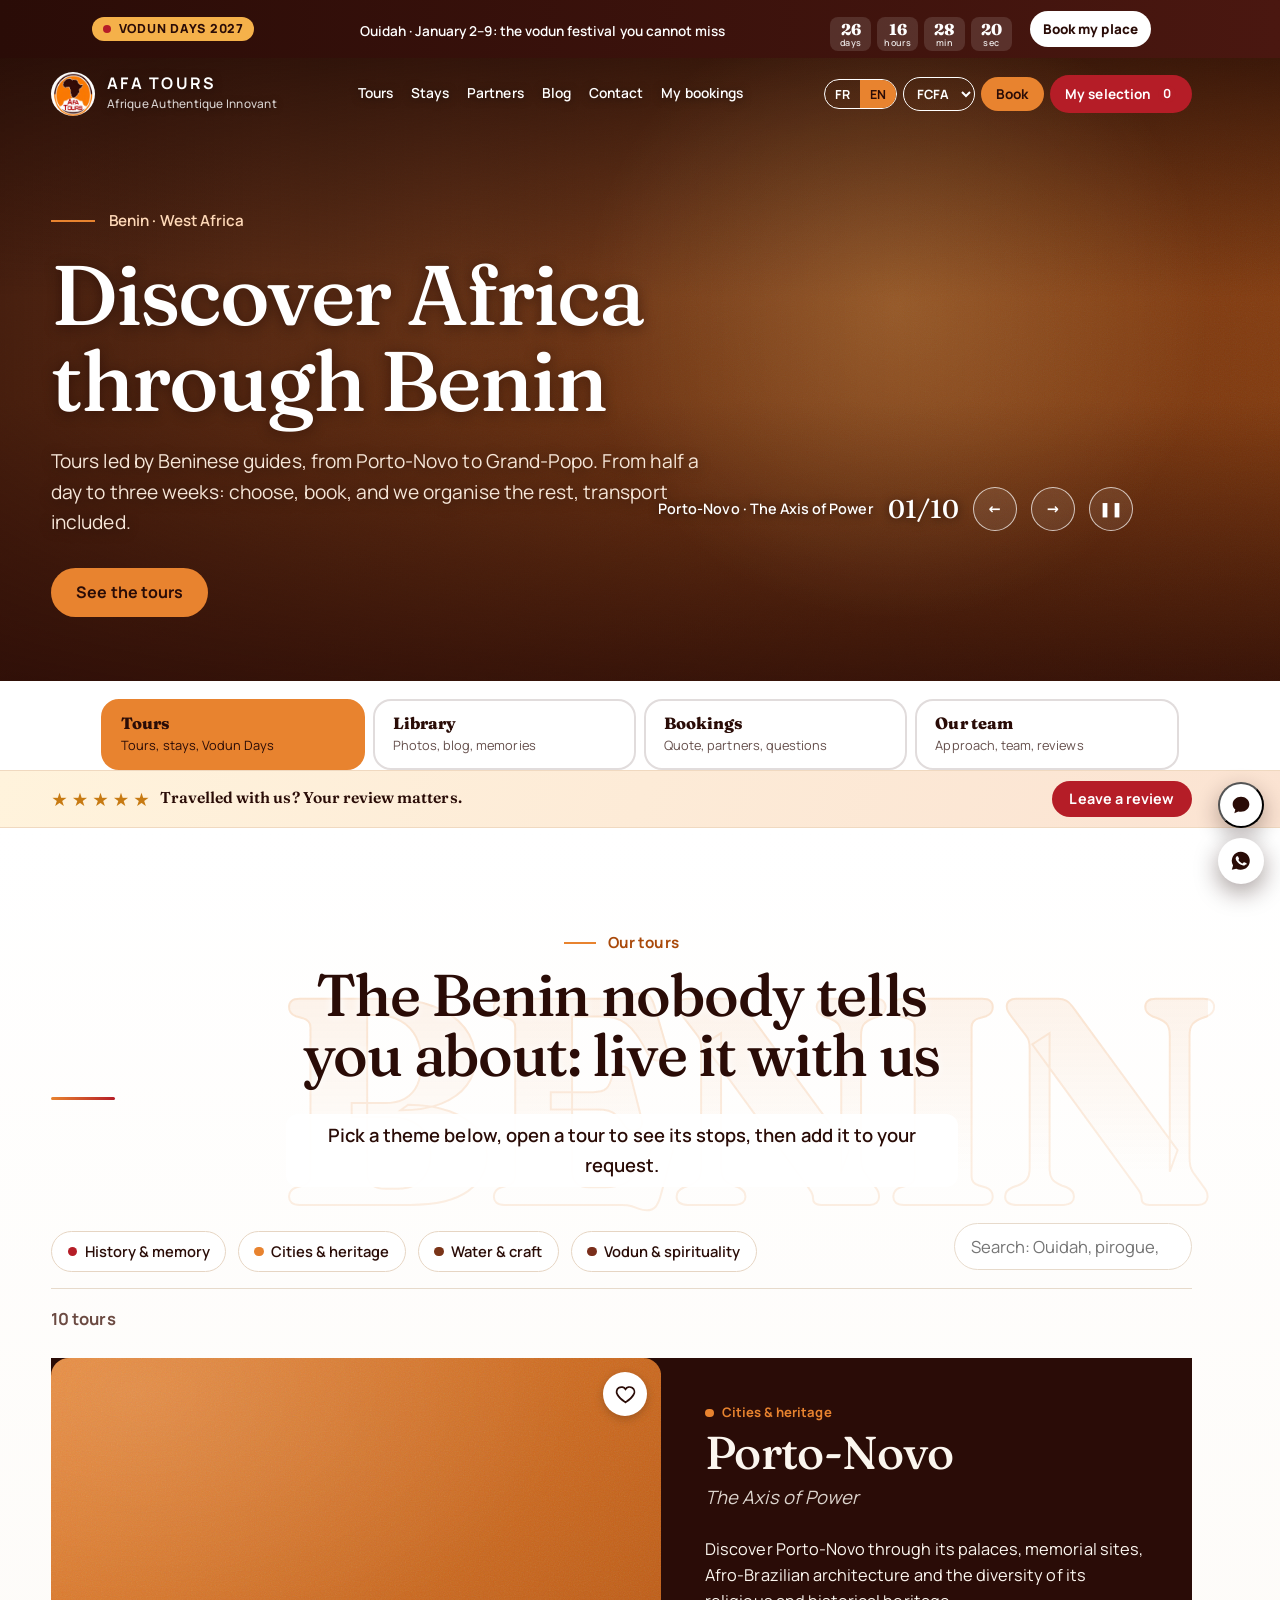
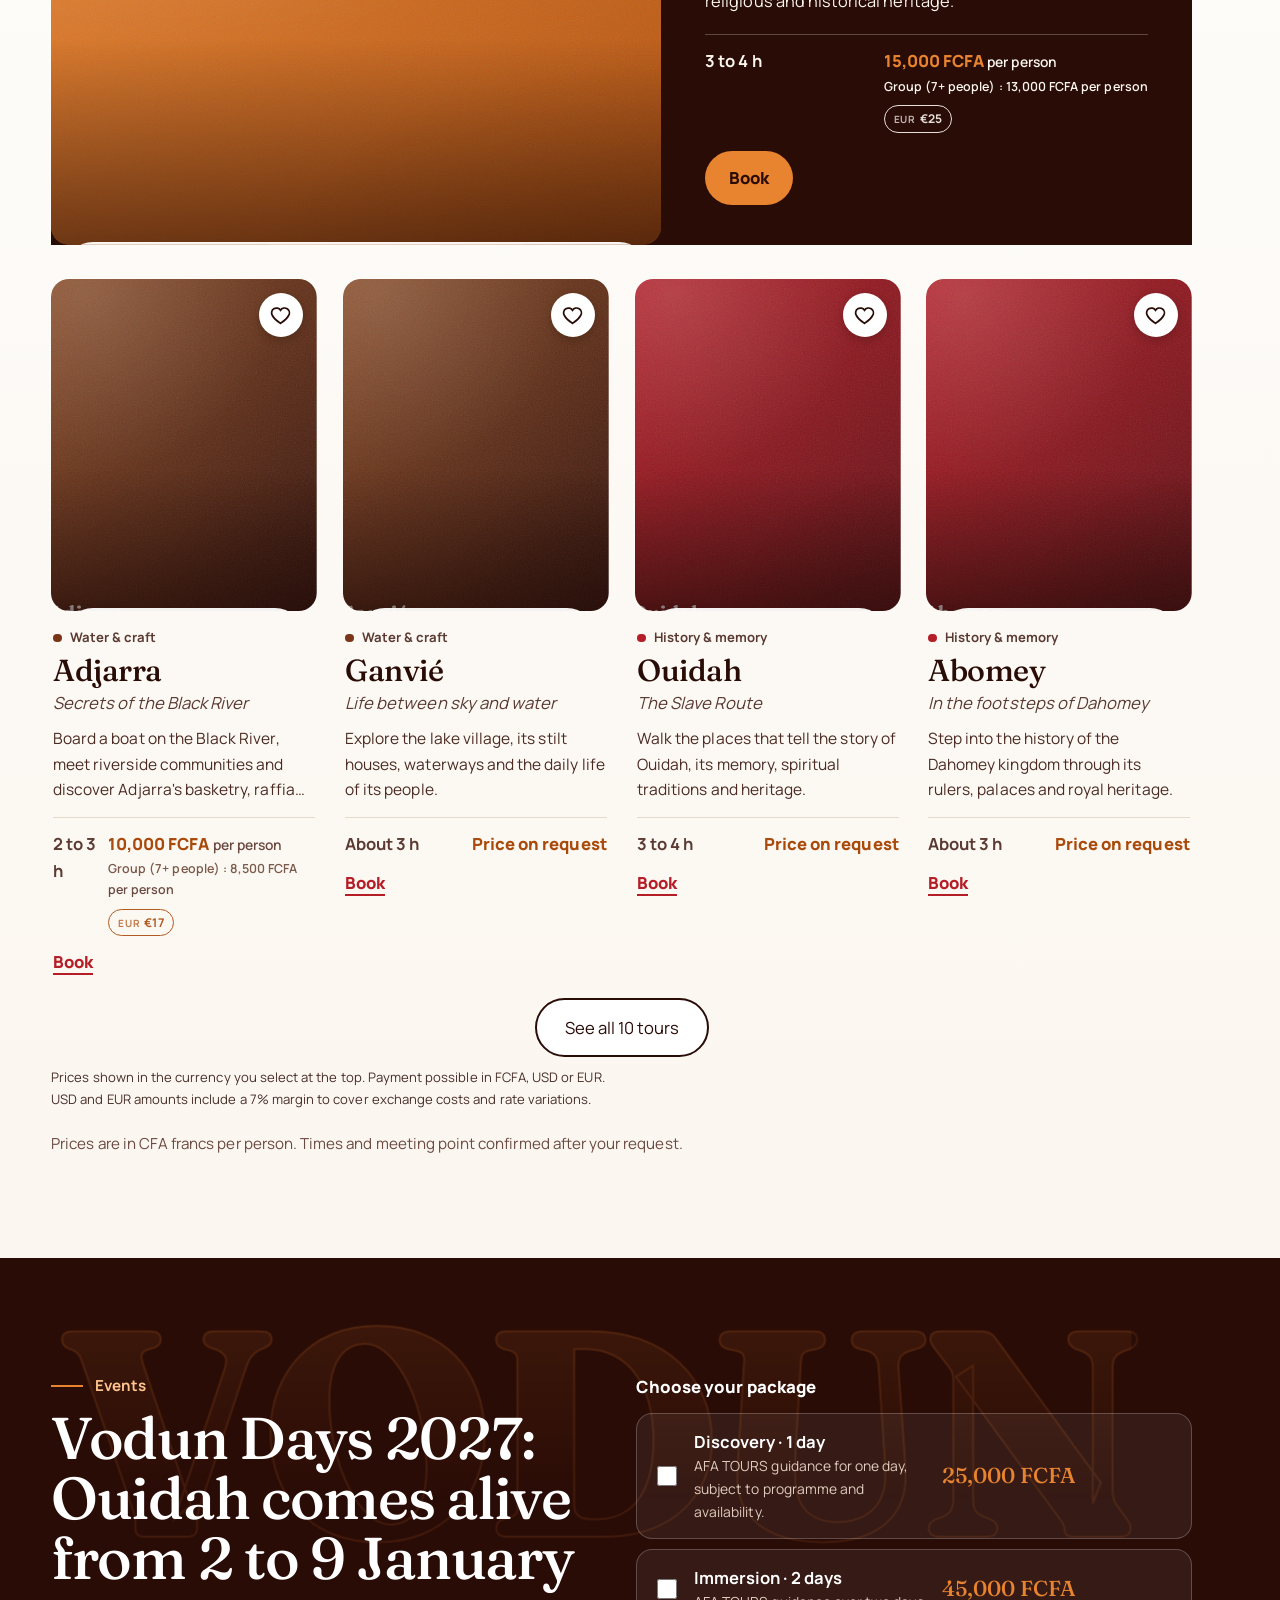
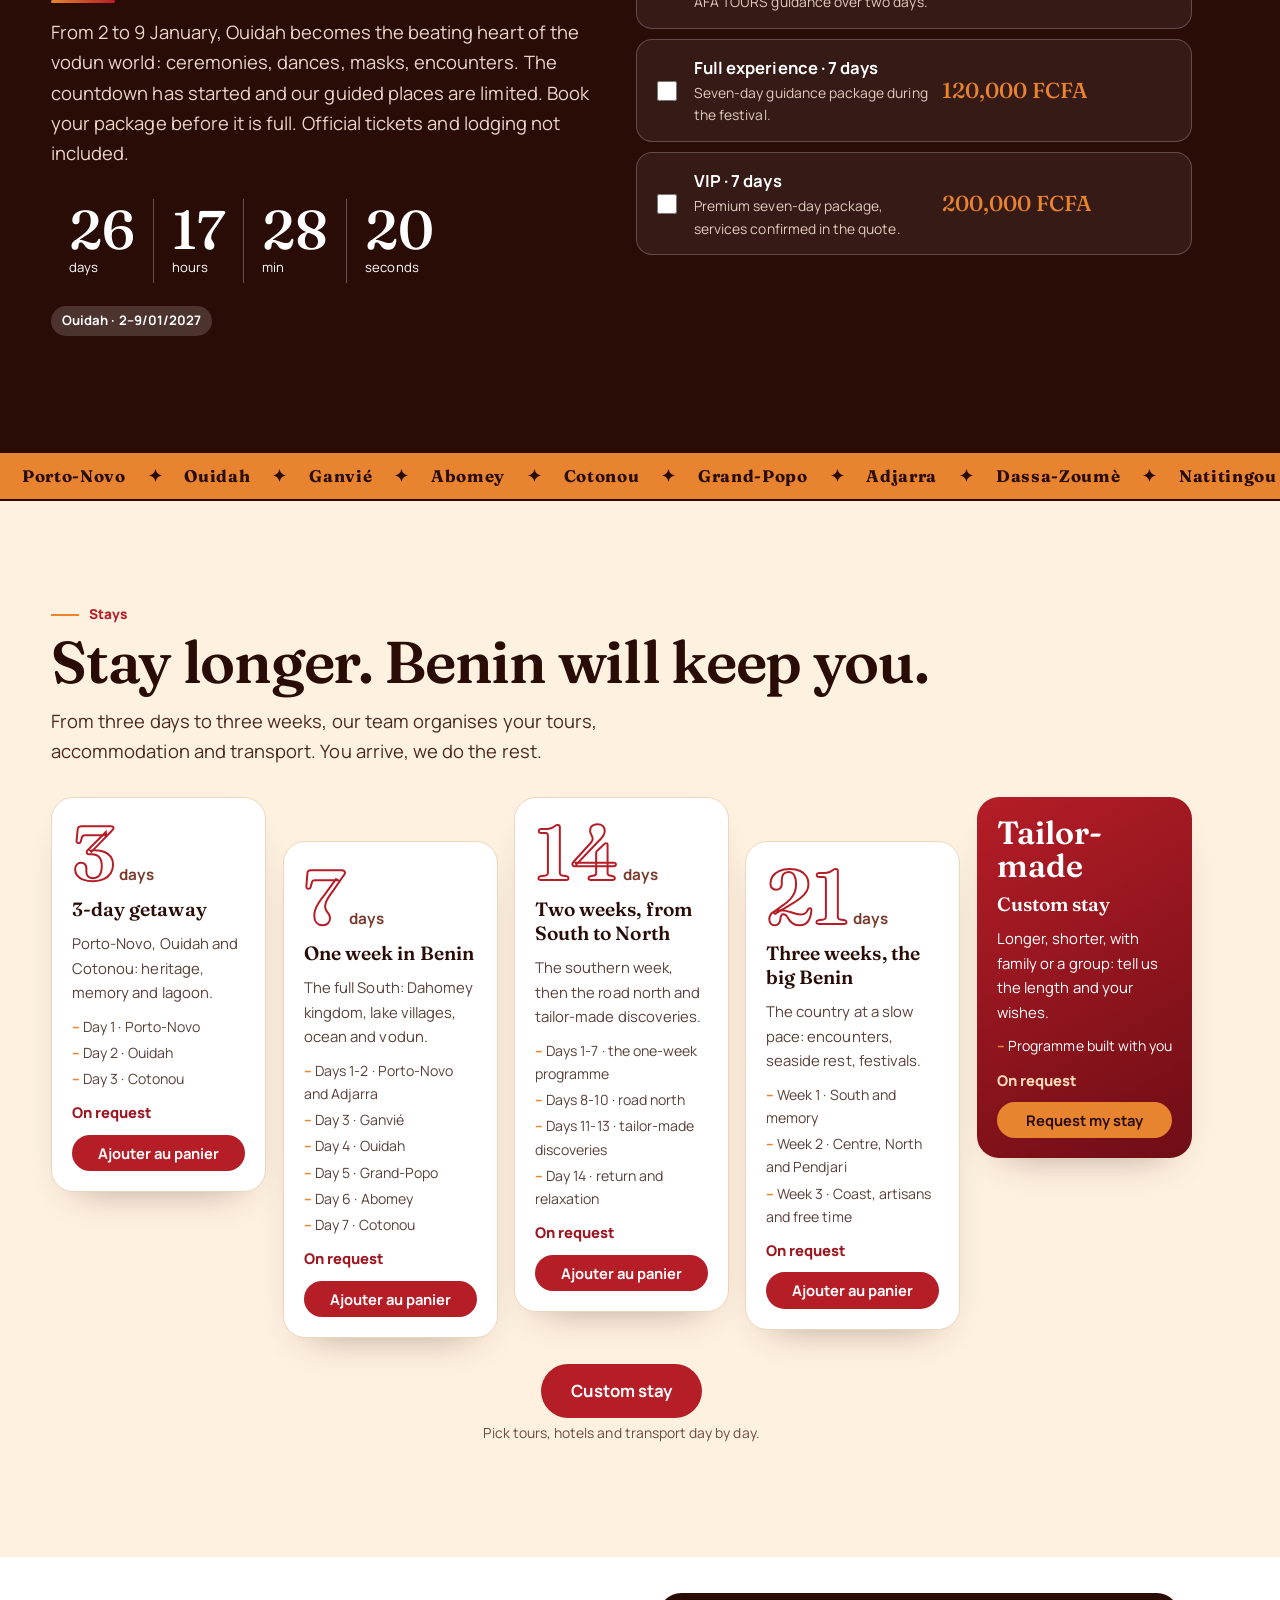
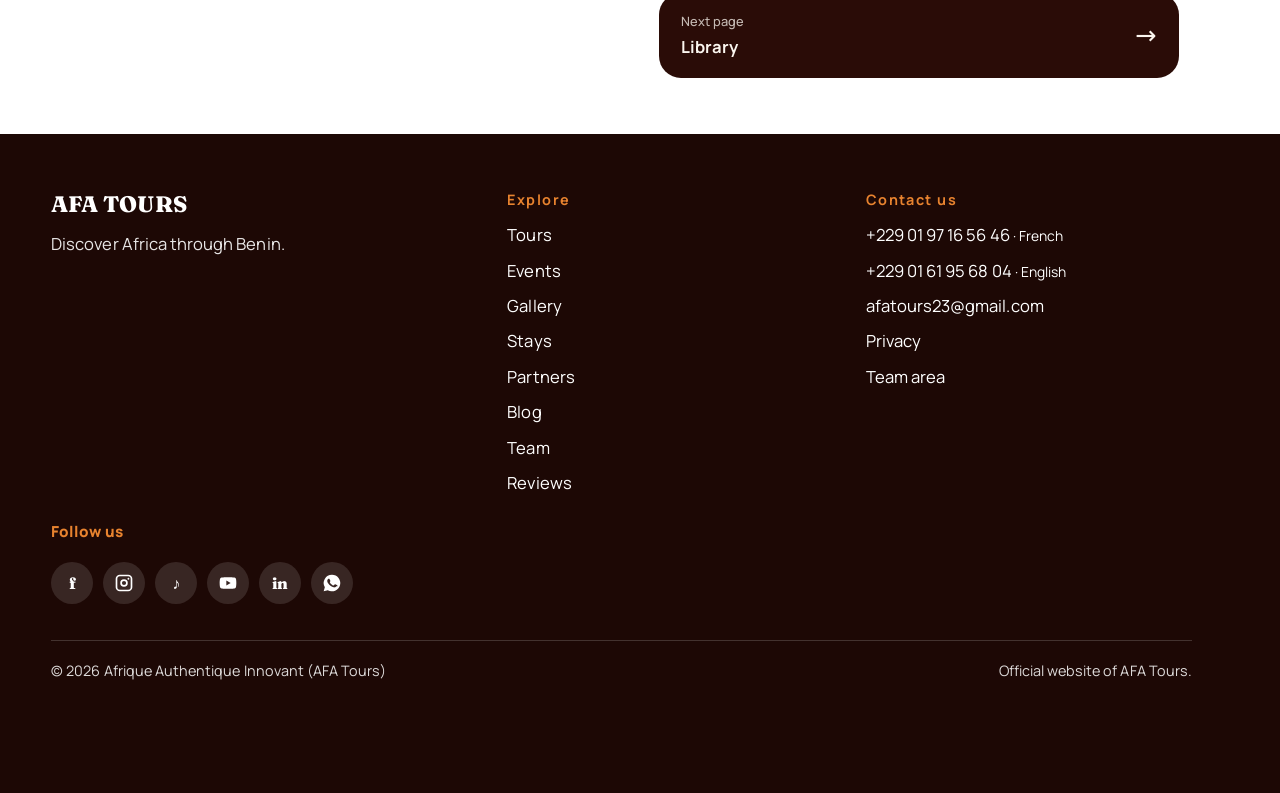
==== commit f19f038e: "Devises : FCFA, USD, EUR seulement ; devise choisie en gros partout ; arrondi FCFA au 500 supérieur " ====
--- a/index.html
+++ b/index.html
@@ -726,7 +726,7 @@
 <div class="ann"><div class="wrap"><span data-i="ann"></span><a href="#agenda" data-i="annl"></a></div></div>
 <header class="hd"><div class="wrap"><a class="brand" href="#top" aria-label="AFA Tours"><img src="afa-tours-logo.jpg" alt="" width="50" height="50"><span><b>AFA TOURS</b><small>Afrique Authentique Innovant</small></span></a>
 <nav class="nav" aria-label="Navigation"><a href="#circuits" data-i="nav1"></a><a href="#agenda" data-i="nav2"></a><a href="#approche" data-i="nav3"></a><a href="#galerie" data-i="nav4"></a><a href="#sejours">Séjours</a><a href="#partenaires">Partenaires</a><a href="#blog">Blog</a><a href="#equipe">Équipe</a><a href="#avis" data-i="nav5"></a><a href="#devis" data-i="nav6"></a></nav>
-<div class="tools"><span class="seg" role="group" aria-label="Langue"><button data-lang="fr" aria-pressed="true">FR</button><button data-lang="en" aria-pressed="false">EN</button></span><select class="cursel" aria-label="Monnaie / Currency"><option value="XOF">FCFA</option><option value="EUR">EUR</option><option value="USD">USD</option><option value="GBP">GBP</option><option value="CAD">CAD</option><option value="CHF">CHF</option><option value="AUD">AUD</option><option value="JPY">JPY</option><option value="CNY">CNY</option><option value="INR">INR</option><option value="BRL">BRL</option><option value="MXN">MXN</option><option value="ZAR">ZAR</option><option value="NGN">NGN</option><option value="GHS">GHS</option><option value="MAD">MAD</option><option value="EGP">EGP</option><option value="KES">KES</option><option value="AED">AED</option><option value="SAR">SAR</option><option value="TRY">TRY</option><option value="KRW">KRW</option><option value="SEK">SEK</option><option value="NOK">NOK</option><option value="DKK">DKK</option><option value="PLN">PLN</option><option value="RUB">RUB</option><option value="XAF">XAF</option></select><button class="btn btn-or btn-sm" data-book data-kind="circuit">Réserver</button><a class="btn btn-red btn-sm wish" href="#devis"><span data-i="sel"></span> <span class="badge" id="nb">0</span></a><button class="menub" id="menub" aria-expanded="false" aria-controls="mm" data-i="menu"></button></div></div></header>
+<div class="tools"><span class="seg" role="group" aria-label="Langue"><button data-lang="fr" aria-pressed="true">FR</button><button data-lang="en" aria-pressed="false">EN</button></span><select class="cursel" aria-label="Monnaie / Currency"><option value="XOF">FCFA</option><option value="EUR">EUR</option><option value="USD">USD</option></select><button class="btn btn-or btn-sm" data-book data-kind="circuit">Réserver</button><a class="btn btn-red btn-sm wish" href="#devis"><span data-i="sel"></span> <span class="badge" id="nb">0</span></a><button class="menub" id="menub" aria-expanded="false" aria-controls="mm" data-i="menu"></button></div></div></header>
 <nav id="mm" aria-label="Menu mobile"><a href="#circuits" data-i="nav1"></a><a href="#agenda" data-i="nav2"></a><a href="#approche" data-i="nav3"></a><a href="#galerie" data-i="nav4"></a><a href="#sejours">Séjours</a><a href="#partenaires">Partenaires</a><a href="#blog">Blog</a><a href="#equipe">Équipe</a><a href="#avis" data-i="nav5"></a><a href="#devis" data-i="nav6"></a></nav>
 <main id="top">
 <section class="hero"><div class="slides" id="slides" aria-hidden="true"></div><div class="wrap"><div class="hero-in"><p class="kick">Bénin · Afrique de l’Ouest</p><h1 data-i="heroT"></h1><p class="sub" data-i="heroS"></p><div class="acts"><a class="btn btn-or" href="#circuits" data-i="see"></a><a class="btn btn-line" href="#devis" data-i="quote"></a></div></div></div><div class="sl" id="sl"></div></section><div class="dock"><div class="wrap"><form class="finder" id="finder"><label><span data-i="fd"></span><select id="fd"></select></label><label><span data-i="ft"></span><select id="ft"></select></label><label><span data-i="fh"></span><select id="fh"></select></label><button class="btn btn-red" type="submit" data-i="go"></button></form></div></div>
@@ -794,9 +794,9 @@
 const T=window.TRIPS,V=window.VARIANT;
 const TH={memoire:{fr:'Histoire et mémoire',en:'History & memory'},ville:{fr:'Villes et patrimoine',en:'Cities & heritage'},eau:{fr:'Eau et savoir-faire',en:'Water & craft'},nature:{fr:'Nature et safari',en:'Nature & safari'},vodun:{fr:'Vodun et spiritualité',en:'Vodun & spirituality'}};
 const VD={id:'vodun',short:'Vodun Days',title:'Vodun Days 2027 · Ouidah',start:'2027-01-02',end:'2027-01-09',cover:'https://www.gouv.bj/upload/images/albums/802360682082001736762573.jpg',opts:[{n:{fr:'Découverte · 1 journée',en:'Discovery · 1 day'},d:{fr:'Accompagnement AFA TOURS sur une journée, selon programme et disponibilité.',en:'AFA TOURS guidance for one day, subject to programme and availability.'},p:25000},{n:{fr:'Immersion · 2 jours',en:'Immersion · 2 days'},d:{fr:'Accompagnement AFA TOURS sur deux journées.',en:'AFA TOURS guidance over two days.'},p:45000},{n:{fr:'Expérience complète · 7 jours',en:'Full experience · 7 days'},d:{fr:'Formule d’accompagnement sur sept jours pendant le festival.',en:'Seven-day guidance package during the festival.'},p:120000},{n:{fr:'VIP · 7 jours',en:'VIP · 7 days'},d:{fr:'Formule premium sur sept jours, prestations à confirmer dans le devis.',en:'Premium seven-day package, services confirmed in the quote.'},p:200000}]};
-const L={fr:{inc:'Ce qui est inclus',exc:'Ce qui n’est pas inclus',incD:'Visite guidée, accès aux sites',excD:'Repas, transport, hébergement',pg:'par groupe',vsT:'Découvrir la culture vodun',vsS:'Masques, gardiens et ancêtres : des rencontres avec ceux qui transmettent la tradition.',act1:'activité',actN:'activités',grp:'Groupe (7 pers. et +)',a8:'Oui. Notre équipe vous répond en français et en anglais, de votre premier message à votre retour.',q8:'Parlez-vous anglais ?',a7:'Oui. Itinéraires connus, véhicules avec chauffeur, sites visités avec leurs gardiens, horaires annoncés à l’avance, et une équipe joignable par WhatsApp ou par téléphone pendant tout votre séjour.',q7:'Mon séjour est-il sûr ?',a6:'Oui. Le Bénin reste notre destination principale, mais nous organisons aussi des voyages au Togo, au Ghana, en Côte d’Ivoire et dans d’autres pays. Dites-nous où vous voulez aller : nous construisons le programme avec vous.',q6:'Voyagez-vous aussi hors du Bénin ?',a5:'Par Mobile Money, par carte bancaire ou en espèces à l’agence. Le montant est annoncé en FCFA avant le départ, avec une estimation dans votre monnaie.',q5:'Comment payer ?',fx:'Prix en FCFA (monnaie de paiement). Les autres monnaies sont indicatives et incluent une marge de 7 % pour couvrir les variations de change.',fxl:'(taux du jour)',fxs:'(taux indicatif)',home:'Accueil',nav1:'Circuits',nav2:'Événements',nav3:'Notre approche',nav4:'Galerie',nav5:'Avis',nav6:'Contact',menu:'Menu',close:'Fermer',sel:'Ma sélection',quote:'Demander mon séjour',ann:'Vodun Days 2027 à Ouidah, du 2 au 9 janvier.',annl:'Voir les formules',heroT:'Découvrez l’Afrique à travers le Bénin',heroS:'Des circuits guidés par des Béninois, de Porto-Novo à Grand-Popo. Une demi-journée ou trois semaines : choisissez, réservez, nous organisons le reste, transport compris.',see:'Voir les circuits',fd:'Destination',ft:'Thème',fh:'Durée',all:'Toutes',allm:'Tous',h3:'Jusqu’à 3 h',h4:'Jusqu’à 4 h',go:'Trouver mon circuit',t1:'12 destinations',t1s:'de Porto-Novo à Grand-Popo',t2:'2 à 4 h',t2s:'pour la plupart des sorties',t3:'Guides béninois',t3s:'qui connaissent les lieux',t4:'Sur mesure',t4s:'circuit conçu avec vous',t5:'Réponse sous 24 / 72 h max',t5s:'par WhatsApp ou e-mail',cE:'Nos circuits',cT:'Le Bénin qu’on ne raconte pas : vivez-le avec nous',cD:'Choisissez un thème ci-dessous, ouvrez un circuit pour voir ses étapes, puis ajoutez-le à votre demande.',search:'Rechercher : Ouidah, pirogue, safari…',sort:'Trier',s0:'Recommandé',s1:'Durée',s2:'Prix croissant',s3:'Destination (A–Z)',priced:'Prix affiché',map:'Carte',list:'Liste',cnt1:' circuit',cntn:' circuits',none:'Aucun circuit ne correspond.',reset:'Réinitialiser',detail:'Voir le détail',add:'Réserver ce circuit',added:'✓ Ajouté · Finaliser',rem:'Retirer de ma demande',onreq:'Tarif sur demande',pp:'par personne',from:'À partir de',stops:'Ce que vous ferez',mapnote:'Carte schématique, positions approximatives.',aE:'Événements',aT:'Vodun Days 2027 : Ouidah vibre du 2 au 9 janvier',aD:'Du 2 au 9 janvier, Ouidah devient le cœur battant du monde vodun : cérémonies, danses, masques, rencontres. Le compte à rebours est lancé et nos places d’accompagnement sont limitées. Réservez votre formule avant qu’elle ne soit complète. Billets officiels et hébergement non inclus.',days:'jours',hrs:'heures',min:'min',started:'Le festival est en cours',ended:'Édition terminée',choose:'Choisissez votre formule',appE:'Notre approche',appT:'Le Bénin se comprend en marchant, en écoutant et en partageant un repas.',v1:'Locale',v1d:'Des guides béninois, des artisans et des familles qui racontent leur propre histoire.',v2:'Sur mesure',v2d:'Une demande particulière ? Nous construisons le circuit avec vous, jusqu’au budget.',v3:'Simple',v3d:'Sans compte.',appL:'AFA TOURS, Afrique Authentique Innovant, est une agence béninoise engagée dans la gestion et la préservation du patrimoine culturel, matériel et immatériel. Nous sommes une équipe de jeunes passionnés, professionnels et dynamiques. Notre slogan : découvrir l’Afrique à travers le Bénin.',ap1:'Gardiens du patrimoine, matériel et immatériel',ap1d:'Palais, musées, mosquée afro-brésilienne, sites sacrés : nous valorisons le patrimoine bâti. Cultes vodun, cérémonies, chants, danses, savoir-faire, langues : nous protégeons aussi ce qui se transmet de voix en voix. Chaque visite est pensée pour respecter ces lieux et ces traditions, et pour les transmettre.',ap2:'Des Béninois qui vous reçoivent',ap2d:'Guides, artisans, cuisiniers, familles : chaque étape se vit avec des personnes du lieu qui racontent leur propre histoire. Votre séjour fait vivre ceux qui vous accueillent.',ap3:'Des experts à chaque niveau',ap3d:'Nous sommes une équipe de jeunes passionnés, professionnels et dynamiques. Chaque circuit est conçu par nos experts et nos gestionnaires de patrimoine, puis accompagné sur le terrain par des guides compétents, des chauffeurs expérimentés, des hôteliers et des restaurateurs choisis pour leur sérieux.',ap4:'Votre sécurité avant tout',ap4d:'Itinéraires connus, véhicules avec chauffeur, sites visités avec leurs gardiens, horaires et points de rendez-vous annoncés à l’avance. Notre équipe reste joignable pendant tout votre séjour par WhatsApp ou par téléphone.',ap5:'Un voyage agréable et inoubliable',ap5d:'Nous sommes là pour vous satisfaire. Rythme, repas, hébergement, transport : chaque détail est réglé pour votre confort et votre plaisir. Vous repartez avec des souvenirs et des rencontres, pas avec des soucis.',ap6:'Sur mesure, du Bénin vers l’Afrique',ap6d:'Le Bénin reste notre destination principale, et du Bénin on peut aller loin : nous organisons aussi des voyages au Togo, au Ghana, en Côte d’Ivoire et dans d’autres pays. Une demande particulière ? Nous construisons le séjour avec vous : circuits, hébergement, transport, durée et budget.',ap7:'Une équipe à votre écoute, des prix clairs',ap7d:'Une même équipe, en français ou en anglais, de votre premier message à votre retour. Les prix sont annoncés en FCFA avant le départ, avec une estimation dans votre monnaie. Paiement par Mobile Money, carte bancaire ou en espèces à l’agence.',appC1:'Composer mon séjour',appC2:'Demander mon séjour',pE:'Avant de partir',pT:'Vos questions',q1:'Combien de temps dure une sortie ?',a1:'De deux à quatre heures pour la plupart des circuits. Nous pouvons aussi vous composer un séjour de plusieurs jours, jusqu’à trois semaines.',q2:'Quels sont les tarifs ?',a2:'Les tarifs sont en francs CFA, par personne, avec un affichage en euros possible. Pour les circuits sur devis, nous calculons le tarif avec vous avant le départ, sans surprise.',q3:'Comment réserver ?',a3:'Ajoutez vos circuits, envoyez la demande : nous répondons par e-mail ou WhatsApp avec les horaires et le point de rendez-vous. Aucun paiement en ligne n’est demandé sur le site.',q4:'Quelles formalités pour entrer au Bénin ?',a4:'La plupart des voyageurs ont besoin d’un passeport valide au moins six mois après leur arrivée et d’un e-visa à demander en ligne avant le départ, sur le site officiel evisa.bj. Les ressortissants de la CEDEAO sont dispensés de visa. Le vaccin contre la fièvre jaune est recommandé et peut être demandé selon votre provenance : vérifiez les règles en vigueur avant de partir. Écrivez-nous votre nationalité : nous vous indiquons les démarches.',gE:'Galerie',gT:'Nos voyages en images',gD:'Parcourez nos voyages en images : le prochain est peut-être le vôtre.',shE:'Vos souvenirs',shT:'Partagez vos photos de voyage',shD:'Envoyez une photo ou une courte vidéo. Chaque fichier est vérifié avant publication.',files:'Photos et vidéos',fileh:'JPG, PNG, WebP, MP4 ou WebM. Plusieurs fichiers possibles.',caption:'Légende',cons1:'Publier ce contenu sur le site après validation ? *',cons2:'L’utiliser dans nos communications ? *',yes:'Oui',no:'Non',send:'Envoyer',rvE:'Avis des voyageurs',rvT:'Leurs mots, leurs voyages',rvEmpty:'Aucun avis publié pour l’instant. Vous avez voyagé avec nous ? Racontez-nous votre expérience, elle sera lue puis publiée.',rvW:'Écrire un avis',rvH:'Racontez votre voyage',rvB:'Votre avis',rvN:'Votre nom',rvM:'Votre email (non publié)',rvS:'Publier mon avis',rvOk:'Merci. Votre avis sera publié après vérification par notre équipe.',noav:'Aucune note',qE:'Votre demande',qT:'Parlons de votre voyage',qD:'Dites-nous ce que vous aimeriez voir et quand. Nous répondons avec une proposition claire.',qS:'Circuits choisis',qNone:'Aucun pour l’instant. Ajoutez-en depuis la liste.',qGo:'Choisir un circuit',name:'Nom',contact:'Email ou WhatsApp',date:'Date souhaitée',pax:'Nombre de personnes',msg:'Votre projet',est:'Estimation',estn:'Indicatif, confirmé par notre équipe.',onq:'sur devis',sendq:'Envoyer ma demande',wa:'Écrire sur WhatsApp',okq:'Maquette : votre demande serait envoyée ici.',emp:'Ajoutez d’abord un circuit, ou décrivez votre projet.',ft1:'Explorer',ft2:'Nous joindre',foot:'Découvrez l’Afrique à travers le Bénin.',demo:'Site officiel d’AFA Tours.',priv:'Confidentialité',team:'Espace équipe',catn:'Les prix sont en francs CFA par personne. Horaires et point de rendez-vous confirmés après votre demande.',next:'Suivant',prev:'Précédent',pause:'Pause',play:'Lecture'},
-en:{inc:'What is included',exc:'What is not included',incD:'Guided visit, access to the sites',excD:'Meals, transport, accommodation',pg:'per group',vsT:'Discover vodun culture',vsS:'Masks, guardians and ancestors: meet those who pass on the tradition.',act1:'activity',actN:'activities',grp:'Group (7+ people)',a8:'Yes. Our team answers in French and in English, from your first message to your return home.',q8:'Do you speak English?',a7:'Yes. Familiar routes, vehicles with a driver, sites visited with their custodians, schedules announced in advance, and a team reachable by WhatsApp or phone throughout your stay.',q7:'Is my trip safe?',a6:'Yes. Benin remains our main destination, but we also organize trips to Togo, Ghana, Côte d’Ivoire and other countries. Tell us where you want to go and we will build the programme with you.',q6:'Do you also travel outside Benin?',a5:'By Mobile Money, bank card or in cash at the agency. The amount is announced in FCFA before departure, with an estimate in your currency.',q5:'How do I pay?',fx:'Prices in FCFA (payment currency). Other currencies are indicative and include a 7% margin to cover exchange-rate variations.',fxl:'(live rate)',fxs:'(indicative rate)',home:'Home',nav1:'Tours',nav2:'Events',nav3:'Our approach',nav4:'Gallery',nav5:'Reviews',nav6:'Contact',menu:'Menu',close:'Close',sel:'My selection',quote:'Request my stay',ann:'Vodun Days 2027 in Ouidah, 2–9 January.',annl:'See packages',heroT:'Discover Africa through Benin',heroS:'Tours led by Beninese guides, from Porto-Novo to Grand-Popo. From half a day to three weeks: choose, book, and we organise the rest, transport included.',see:'See the tours',fd:'Destination',ft:'Theme',fh:'Duration',all:'All',allm:'All',h3:'Up to 3 h',h4:'Up to 4 h',go:'Find my tour',t1:'12 destinations',t1s:'from Porto-Novo to Grand-Popo',t2:'2 to 4 h',t2s:'for most outings',t3:'Beninese guides',t3s:'who know the places',t4:'Tailor-made',t4s:'tours built around you',t5:'Reply within 24 / 72 h max',t5s:'by WhatsApp or email',cE:'Our tours',cT:'The Benin nobody tells you about: live it with us',cD:'Pick a theme below, open a tour to see its stops, then add it to your request.',search:'Search: Ouidah, pirogue, safari…',sort:'Sort',s0:'Recommended',s1:'Duration',s2:'Price, low to high',s3:'Destination (A–Z)',priced:'Price shown',map:'Map',list:'List',cnt1:' tour',cntn:' tours',none:'No tour matches.',reset:'Reset',detail:'See details',add:'Book this tour',added:'✓ Added · Finish',rem:'Remove from my request',onreq:'Price on request',pp:'per person',from:'From',stops:'What you will do',mapnote:'Schematic map, approximate positions.',aE:'Events',aT:'Vodun Days 2027: Ouidah comes alive from 2 to 9 January',aD:'From 2 to 9 January, Ouidah becomes the beating heart of the vodun world: ceremonies, dances, masks, encounters. The countdown has started and our guided places are limited. Book your package before it is full. Official tickets and lodging not included.',days:'days',hrs:'hours',min:'min',started:'The festival is under way',ended:'Edition over',choose:'Choose your package',appE:'Our approach',appT:'Benin is understood by walking, listening and sharing a meal.',v1:'Local',v1d:'Beninese guides, artisans and families telling their own story.',v2:'Tailor-made',v2d:'A special request? We build the tour with you, down to the budget.',v3:'Simple',v3d:'No account needed.',appL:'AFA TOURS, Afrique Authentique Innovant, is a Beninese agency dedicated to managing and preserving cultural heritage, both tangible and intangible. We are a team of passionate, professional and dynamic young people. Our slogan: discover Africa through Benin.',ap1:'Guardians of heritage, tangible and intangible',ap1d:'Palaces, museums, the Afro-Brazilian mosque, sacred sites: we celebrate built heritage. Vodun cults, ceremonies, songs, dances, crafts, languages: we also protect what is passed down from voice to voice. Every visit is designed to respect these places and traditions, and to pass them on.',ap2:'Beninese hosts who welcome you',ap2d:'Guides, artisans, cooks, families: every stop is shared with local people who tell their own story. Your stay supports the people who host you.',ap3:'Experts at every level',ap3d:'We are a team of passionate, professional and dynamic young people. Each tour is designed by our experts and heritage managers, then led on the ground by skilled guides, experienced drivers, and hoteliers and restaurateurs chosen for their reliability.',ap4:'Your safety comes first',ap4d:'Familiar routes, vehicles with a driver, sites visited with their custodians, schedules and meeting points announced in advance. Our team stays reachable throughout your stay by WhatsApp or phone.',ap5:'An enjoyable, unforgettable trip',ap5d:'We are here to make you happy. Pace, meals, accommodation, transport: every detail is arranged for your comfort and enjoyment. You go home with memories and encounters, not worries.',ap6:'Tailor-made, from Benin to the rest of Africa',ap6d:'Benin remains our main destination, and from Benin you can go far: we also organize trips to Togo, Ghana, Côte d’Ivoire and other countries. A special request? We build the stay with you: tours, accommodation, transport, length and budget.',ap7:'A team at your service, clear prices',ap7d:'The same team, in French or English, from your first message to your return home. Prices are announced in FCFA before departure, with an estimate in your currency. Pay by Mobile Money, bank card or in cash at the agency.',appC1:'Plan my stay',appC2:'Request my stay',pE:'Before you go',pT:'Your questions',q1:'How long is an outing?',a1:'Two to four hours for most tours. We can also build a stay of several days, up to three weeks.',q2:'What are the prices?',a2:'Prices are in CFA francs per person, with a euro display available. For tours on quote, we work out the price with you before departure, with no surprises.',q3:'How do I book?',a3:'Add your tours and send the request: we reply by email or WhatsApp with times and meeting point. No online payment is requested on the site.',q4:'What are the entry requirements for Benin?',a4:'Most travellers need a passport valid for at least six months after arrival and an e-visa requested online before departure on the official site evisa.bj. ECOWAS citizens do not need a visa. A yellow fever vaccination is recommended and may be requested depending on where you travel from: check the current rules before you leave. Tell us your nationality and we will explain the steps.',gE:'Gallery',gT:'Our trips in pictures',gD:'Browse our trips in pictures: the next one could be yours.',shE:'Your memories',shT:'Share your travel photos',shD:'Send a photo or a short video. Every file is checked before publication.',files:'Photos and videos',fileh:'JPG, PNG, WebP, MP4 or WebM. Several files allowed.',caption:'Caption',cons1:'Publish this on the site after approval? *',cons2:'Use it in our communications? *',yes:'Yes',no:'No',send:'Send',rvE:'Traveller reviews',rvT:'Their words, their journeys',rvEmpty:'No reviews published yet. Travelled with us? Tell us about it, it will be read then published.',rvW:'Write a review',rvH:'Tell us about your trip',rvB:'Your review',rvN:'Your name',rvM:'Your email (not published)',rvS:'Publish my review',rvOk:'Thank you. Your review will be published after our team checks it.',noav:'No rating',qE:'Your request',qT:'Let’s talk about your trip',qD:'Tell us what you would like to see and when. We reply with a clear proposal.',qS:'Chosen tours',qNone:'None yet. Add some from the list.',qGo:'Choose a tour',name:'Name',contact:'Email or WhatsApp',date:'Preferred date',pax:'Travellers',msg:'Your project',est:'Estimate',estn:'Indicative, confirmed by our team.',onq:'on quote',sendq:'Send my request',wa:'Write on WhatsApp',okq:'Mockup: your request would be sent here.',emp:'Add a tour first, or describe your project.',ft1:'Explore',ft2:'Contact us',foot:'Discover Africa through Benin.',demo:'Official website of AFA Tours.',priv:'Privacy',team:'Team area',catn:'Prices are in CFA francs per person. Times and meeting point confirmed after your request.',next:'Next',prev:'Previous',pause:'Pause',play:'Play'}};
-let lang='fr',cur='XOF';const t=k=>(L[lang][k]??L.fr[k]??k);
+const L={fr:{inc:'Ce qui est inclus',exc:'Ce qui n’est pas inclus',incD:'Visite guidée, accès aux sites',excD:'Repas, transport, hébergement',pg:'par groupe',vsT:'Découvrir la culture vodun',vsS:'Masques, gardiens et ancêtres : des rencontres avec ceux qui transmettent la tradition.',act1:'activité',actN:'activités',grp:'Groupe (7 pers. et +)',a8:'Oui. Notre équipe vous répond en français et en anglais, de votre premier message à votre retour.',q8:'Parlez-vous anglais ?',a7:'Oui. Itinéraires connus, véhicules avec chauffeur, sites visités avec leurs gardiens, horaires annoncés à l’avance, et une équipe joignable par WhatsApp ou par téléphone pendant tout votre séjour.',q7:'Mon séjour est-il sûr ?',a6:'Oui. Le Bénin reste notre destination principale, mais nous organisons aussi des voyages au Togo, au Ghana, en Côte d’Ivoire et dans d’autres pays. Dites-nous où vous voulez aller : nous construisons le programme avec vous.',q6:'Voyagez-vous aussi hors du Bénin ?',a5:'Par Mobile Money, par carte bancaire ou en espèces à l’agence. Le montant est annoncé en FCFA avant le départ, avec une estimation dans votre monnaie.',q5:'Comment payer ?',fx:'Prix affichés dans la monnaie choisie en haut de page. Paiement possible en FCFA, USD ou EUR. Les montants en USD et EUR incluent une marge de 7 % pour couvrir les frais et variations de change.',fxl:'(taux du jour)',fxs:'(taux indicatif)',home:'Accueil',nav1:'Circuits',nav2:'Événements',nav3:'Notre approche',nav4:'Galerie',nav5:'Avis',nav6:'Contact',menu:'Menu',close:'Fermer',sel:'Ma sélection',quote:'Demander mon séjour',ann:'Vodun Days 2027 à Ouidah, du 2 au 9 janvier.',annl:'Voir les formules',heroT:'Découvrez l’Afrique à travers le Bénin',heroS:'Des circuits guidés par des Béninois, de Porto-Novo à Grand-Popo. Une demi-journée ou trois semaines : choisissez, réservez, nous organisons le reste, transport compris.',see:'Voir les circuits',fd:'Destination',ft:'Thème',fh:'Durée',all:'Toutes',allm:'Tous',h3:'Jusqu’à 3 h',h4:'Jusqu’à 4 h',go:'Trouver mon circuit',t1:'12 destinations',t1s:'de Porto-Novo à Grand-Popo',t2:'2 à 4 h',t2s:'pour la plupart des sorties',t3:'Guides béninois',t3s:'qui connaissent les lieux',t4:'Sur mesure',t4s:'circuit conçu avec vous',t5:'Réponse sous 24 / 72 h max',t5s:'par WhatsApp ou e-mail',cE:'Nos circuits',cT:'Le Bénin qu’on ne raconte pas : vivez-le avec nous',cD:'Choisissez un thème ci-dessous, ouvrez un circuit pour voir ses étapes, puis ajoutez-le à votre demande.',search:'Rechercher : Ouidah, pirogue, safari…',sort:'Trier',s0:'Recommandé',s1:'Durée',s2:'Prix croissant',s3:'Destination (A–Z)',priced:'Prix affiché',map:'Carte',list:'Liste',cnt1:' circuit',cntn:' circuits',none:'Aucun circuit ne correspond.',reset:'Réinitialiser',detail:'Voir le détail',add:'Réserver ce circuit',added:'✓ Ajouté · Finaliser',rem:'Retirer de ma demande',onreq:'Tarif sur demande',pp:'par personne',from:'À partir de',stops:'Ce que vous ferez',mapnote:'Carte schématique, positions approximatives.',aE:'Événements',aT:'Vodun Days 2027 : Ouidah vibre du 2 au 9 janvier',aD:'Du 2 au 9 janvier, Ouidah devient le cœur battant du monde vodun : cérémonies, danses, masques, rencontres. Le compte à rebours est lancé et nos places d’accompagnement sont limitées. Réservez votre formule avant qu’elle ne soit complète. Billets officiels et hébergement non inclus.',days:'jours',hrs:'heures',min:'min',started:'Le festival est en cours',ended:'Édition terminée',choose:'Choisissez votre formule',appE:'Notre approche',appT:'Le Bénin se comprend en marchant, en écoutant et en partageant un repas.',v1:'Locale',v1d:'Des guides béninois, des artisans et des familles qui racontent leur propre histoire.',v2:'Sur mesure',v2d:'Une demande particulière ? Nous construisons le circuit avec vous, jusqu’au budget.',v3:'Simple',v3d:'Sans compte.',appL:'AFA TOURS, Afrique Authentique Innovant, est une agence béninoise engagée dans la gestion et la préservation du patrimoine culturel, matériel et immatériel. Nous sommes une équipe de jeunes passionnés, professionnels et dynamiques. Notre slogan : découvrir l’Afrique à travers le Bénin.',ap1:'Gardiens du patrimoine, matériel et immatériel',ap1d:'Palais, musées, mosquée afro-brésilienne, sites sacrés : nous valorisons le patrimoine bâti. Cultes vodun, cérémonies, chants, danses, savoir-faire, langues : nous protégeons aussi ce qui se transmet de voix en voix. Chaque visite est pensée pour respecter ces lieux et ces traditions, et pour les transmettre.',ap2:'Des Béninois qui vous reçoivent',ap2d:'Guides, artisans, cuisiniers, familles : chaque étape se vit avec des personnes du lieu qui racontent leur propre histoire. Votre séjour fait vivre ceux qui vous accueillent.',ap3:'Des experts à chaque niveau',ap3d:'Nous sommes une équipe de jeunes passionnés, professionnels et dynamiques. Chaque circuit est conçu par nos experts et nos gestionnaires de patrimoine, puis accompagné sur le terrain par des guides compétents, des chauffeurs expérimentés, des hôteliers et des restaurateurs choisis pour leur sérieux.',ap4:'Votre sécurité avant tout',ap4d:'Itinéraires connus, véhicules avec chauffeur, sites visités avec leurs gardiens, horaires et points de rendez-vous annoncés à l’avance. Notre équipe reste joignable pendant tout votre séjour par WhatsApp ou par téléphone.',ap5:'Un voyage agréable et inoubliable',ap5d:'Nous sommes là pour vous satisfaire. Rythme, repas, hébergement, transport : chaque détail est réglé pour votre confort et votre plaisir. Vous repartez avec des souvenirs et des rencontres, pas avec des soucis.',ap6:'Sur mesure, du Bénin vers l’Afrique',ap6d:'Le Bénin reste notre destination principale, et du Bénin on peut aller loin : nous organisons aussi des voyages au Togo, au Ghana, en Côte d’Ivoire et dans d’autres pays. Une demande particulière ? Nous construisons le séjour avec vous : circuits, hébergement, transport, durée et budget.',ap7:'Une équipe à votre écoute, des prix clairs',ap7d:'Une même équipe, en français ou en anglais, de votre premier message à votre retour. Les prix sont annoncés en FCFA avant le départ, avec une estimation dans votre monnaie. Paiement par Mobile Money, carte bancaire ou en espèces à l’agence.',appC1:'Composer mon séjour',appC2:'Demander mon séjour',pE:'Avant de partir',pT:'Vos questions',q1:'Combien de temps dure une sortie ?',a1:'De deux à quatre heures pour la plupart des circuits. Nous pouvons aussi vous composer un séjour de plusieurs jours, jusqu’à trois semaines.',q2:'Quels sont les tarifs ?',a2:'Les tarifs sont en francs CFA, par personne, avec un affichage en euros possible. Pour les circuits sur devis, nous calculons le tarif avec vous avant le départ, sans surprise.',q3:'Comment réserver ?',a3:'Ajoutez vos circuits, envoyez la demande : nous répondons par e-mail ou WhatsApp avec les horaires et le point de rendez-vous. Aucun paiement en ligne n’est demandé sur le site.',q4:'Quelles formalités pour entrer au Bénin ?',a4:'La plupart des voyageurs ont besoin d’un passeport valide au moins six mois après leur arrivée et d’un e-visa à demander en ligne avant le départ, sur le site officiel evisa.bj. Les ressortissants de la CEDEAO sont dispensés de visa. Le vaccin contre la fièvre jaune est recommandé et peut être demandé selon votre provenance : vérifiez les règles en vigueur avant de partir. Écrivez-nous votre nationalité : nous vous indiquons les démarches.',gE:'Galerie',gT:'Nos voyages en images',gD:'Parcourez nos voyages en images : le prochain est peut-être le vôtre.',shE:'Vos souvenirs',shT:'Partagez vos photos de voyage',shD:'Envoyez une photo ou une courte vidéo. Chaque fichier est vérifié avant publication.',files:'Photos et vidéos',fileh:'JPG, PNG, WebP, MP4 ou WebM. Plusieurs fichiers possibles.',caption:'Légende',cons1:'Publier ce contenu sur le site après validation ? *',cons2:'L’utiliser dans nos communications ? *',yes:'Oui',no:'Non',send:'Envoyer',rvE:'Avis des voyageurs',rvT:'Leurs mots, leurs voyages',rvEmpty:'Aucun avis publié pour l’instant. Vous avez voyagé avec nous ? Racontez-nous votre expérience, elle sera lue puis publiée.',rvW:'Écrire un avis',rvH:'Racontez votre voyage',rvB:'Votre avis',rvN:'Votre nom',rvM:'Votre email (non publié)',rvS:'Publier mon avis',rvOk:'Merci. Votre avis sera publié après vérification par notre équipe.',noav:'Aucune note',qE:'Votre demande',qT:'Parlons de votre voyage',qD:'Dites-nous ce que vous aimeriez voir et quand. Nous répondons avec une proposition claire.',qS:'Circuits choisis',qNone:'Aucun pour l’instant. Ajoutez-en depuis la liste.',qGo:'Choisir un circuit',name:'Nom',contact:'Email ou WhatsApp',date:'Date souhaitée',pax:'Nombre de personnes',msg:'Votre projet',est:'Estimation',estn:'Indicatif, confirmé par notre équipe.',onq:'sur devis',sendq:'Envoyer ma demande',wa:'Écrire sur WhatsApp',okq:'Maquette : votre demande serait envoyée ici.',emp:'Ajoutez d’abord un circuit, ou décrivez votre projet.',ft1:'Explorer',ft2:'Nous joindre',foot:'Découvrez l’Afrique à travers le Bénin.',demo:'Site officiel d’AFA Tours.',priv:'Confidentialité',team:'Espace équipe',catn:'Les prix sont en francs CFA par personne. Horaires et point de rendez-vous confirmés après votre demande.',next:'Suivant',prev:'Précédent',pause:'Pause',play:'Lecture'},
+en:{inc:'What is included',exc:'What is not included',incD:'Guided visit, access to the sites',excD:'Meals, transport, accommodation',pg:'per group',vsT:'Discover vodun culture',vsS:'Masks, guardians and ancestors: meet those who pass on the tradition.',act1:'activity',actN:'activities',grp:'Group (7+ people)',a8:'Yes. Our team answers in French and in English, from your first message to your return home.',q8:'Do you speak English?',a7:'Yes. Familiar routes, vehicles with a driver, sites visited with their custodians, schedules announced in advance, and a team reachable by WhatsApp or phone throughout your stay.',q7:'Is my trip safe?',a6:'Yes. Benin remains our main destination, but we also organize trips to Togo, Ghana, Côte d’Ivoire and other countries. Tell us where you want to go and we will build the programme with you.',q6:'Do you also travel outside Benin?',a5:'By Mobile Money, bank card or in cash at the agency. The amount is announced in FCFA before departure, with an estimate in your currency.',q5:'How do I pay?',fx:'Prices shown in the currency you select at the top. Payment possible in FCFA, USD or EUR. USD and EUR amounts include a 7% margin to cover exchange costs and rate variations.',fxl:'(live rate)',fxs:'(indicative rate)',home:'Home',nav1:'Tours',nav2:'Events',nav3:'Our approach',nav4:'Gallery',nav5:'Reviews',nav6:'Contact',menu:'Menu',close:'Close',sel:'My selection',quote:'Request my stay',ann:'Vodun Days 2027 in Ouidah, 2–9 January.',annl:'See packages',heroT:'Discover Africa through Benin',heroS:'Tours led by Beninese guides, from Porto-Novo to Grand-Popo. From half a day to three weeks: choose, book, and we organise the rest, transport included.',see:'See the tours',fd:'Destination',ft:'Theme',fh:'Duration',all:'All',allm:'All',h3:'Up to 3 h',h4:'Up to 4 h',go:'Find my tour',t1:'12 destinations',t1s:'from Porto-Novo to Grand-Popo',t2:'2 to 4 h',t2s:'for most outings',t3:'Beninese guides',t3s:'who know the places',t4:'Tailor-made',t4s:'tours built around you',t5:'Reply within 24 / 72 h max',t5s:'by WhatsApp or email',cE:'Our tours',cT:'The Benin nobody tells you about: live it with us',cD:'Pick a theme below, open a tour to see its stops, then add it to your request.',search:'Search: Ouidah, pirogue, safari…',sort:'Sort',s0:'Recommended',s1:'Duration',s2:'Price, low to high',s3:'Destination (A–Z)',priced:'Price shown',map:'Map',list:'List',cnt1:' tour',cntn:' tours',none:'No tour matches.',reset:'Reset',detail:'See details',add:'Book this tour',added:'✓ Added · Finish',rem:'Remove from my request',onreq:'Price on request',pp:'per person',from:'From',stops:'What you will do',mapnote:'Schematic map, approximate positions.',aE:'Events',aT:'Vodun Days 2027: Ouidah comes alive from 2 to 9 January',aD:'From 2 to 9 January, Ouidah becomes the beating heart of the vodun world: ceremonies, dances, masks, encounters. The countdown has started and our guided places are limited. Book your package before it is full. Official tickets and lodging not included.',days:'days',hrs:'hours',min:'min',started:'The festival is under way',ended:'Edition over',choose:'Choose your package',appE:'Our approach',appT:'Benin is understood by walking, listening and sharing a meal.',v1:'Local',v1d:'Beninese guides, artisans and families telling their own story.',v2:'Tailor-made',v2d:'A special request? We build the tour with you, down to the budget.',v3:'Simple',v3d:'No account needed.',appL:'AFA TOURS, Afrique Authentique Innovant, is a Beninese agency dedicated to managing and preserving cultural heritage, both tangible and intangible. We are a team of passionate, professional and dynamic young people. Our slogan: discover Africa through Benin.',ap1:'Guardians of heritage, tangible and intangible',ap1d:'Palaces, museums, the Afro-Brazilian mosque, sacred sites: we celebrate built heritage. Vodun cults, ceremonies, songs, dances, crafts, languages: we also protect what is passed down from voice to voice. Every visit is designed to respect these places and traditions, and to pass them on.',ap2:'Beninese hosts who welcome you',ap2d:'Guides, artisans, cooks, families: every stop is shared with local people who tell their own story. Your stay supports the people who host you.',ap3:'Experts at every level',ap3d:'We are a team of passionate, professional and dynamic young people. Each tour is designed by our experts and heritage managers, then led on the ground by skilled guides, experienced drivers, and hoteliers and restaurateurs chosen for their reliability.',ap4:'Your safety comes first',ap4d:'Familiar routes, vehicles with a driver, sites visited with their custodians, schedules and meeting points announced in advance. Our team stays reachable throughout your stay by WhatsApp or phone.',ap5:'An enjoyable, unforgettable trip',ap5d:'We are here to make you happy. Pace, meals, accommodation, transport: every detail is arranged for your comfort and enjoyment. You go home with memories and encounters, not worries.',ap6:'Tailor-made, from Benin to the rest of Africa',ap6d:'Benin remains our main destination, and from Benin you can go far: we also organize trips to Togo, Ghana, Côte d’Ivoire and other countries. A special request? We build the stay with you: tours, accommodation, transport, length and budget.',ap7:'A team at your service, clear prices',ap7d:'The same team, in French or English, from your first message to your return home. Prices are announced in FCFA before departure, with an estimate in your currency. Pay by Mobile Money, bank card or in cash at the agency.',appC1:'Plan my stay',appC2:'Request my stay',pE:'Before you go',pT:'Your questions',q1:'How long is an outing?',a1:'Two to four hours for most tours. We can also build a stay of several days, up to three weeks.',q2:'What are the prices?',a2:'Prices are in CFA francs per person, with a euro display available. For tours on quote, we work out the price with you before departure, with no surprises.',q3:'How do I book?',a3:'Add your tours and send the request: we reply by email or WhatsApp with times and meeting point. No online payment is requested on the site.',q4:'What are the entry requirements for Benin?',a4:'Most travellers need a passport valid for at least six months after arrival and an e-visa requested online before departure on the official site evisa.bj. ECOWAS citizens do not need a visa. A yellow fever vaccination is recommended and may be requested depending on where you travel from: check the current rules before you leave. Tell us your nationality and we will explain the steps.',gE:'Gallery',gT:'Our trips in pictures',gD:'Browse our trips in pictures: the next one could be yours.',shE:'Your memories',shT:'Share your travel photos',shD:'Send a photo or a short video. Every file is checked before publication.',files:'Photos and videos',fileh:'JPG, PNG, WebP, MP4 or WebM. Several files allowed.',caption:'Caption',cons1:'Publish this on the site after approval? *',cons2:'Use it in our communications? *',yes:'Yes',no:'No',send:'Send',rvE:'Traveller reviews',rvT:'Their words, their journeys',rvEmpty:'No reviews published yet. Travelled with us? Tell us about it, it will be read then published.',rvW:'Write a review',rvH:'Tell us about your trip',rvB:'Your review',rvN:'Your name',rvM:'Your email (not published)',rvS:'Publish my review',rvOk:'Thank you. Your review will be published after our team checks it.',noav:'No rating',qE:'Your request',qT:'Let’s talk about your trip',qD:'Tell us what you would like to see and when. We reply with a clear proposal.',qS:'Chosen tours',qNone:'None yet. Add some from the list.',qGo:'Choose a tour',name:'Name',contact:'Email or WhatsApp',date:'Preferred date',pax:'Travellers',msg:'Your project',est:'Estimate',estn:'Indicative, confirmed by our team.',onq:'on quote',sendq:'Send my request',wa:'Write on WhatsApp',okq:'Mockup: your request would be sent here.',emp:'Add a tour first, or describe your project.',ft1:'Explore',ft2:'Contact us',foot:'Discover Africa through Benin.',demo:'Official website of AFA Tours.',priv:'Privacy',team:'Team area',catn:'Prices are in CFA francs per person. Times and meeting point confirmed after your request.',next:'Next',prev:'Previous',pause:'Pause',play:'Play'}};
+let lang='fr',cur=(()=>{try{const v=localStorage.getItem('afa_cur');return ['XOF','EUR','USD'].includes(v)?v:'XOF'}catch(e){return 'XOF'}})();const t=k=>(L[lang][k]??L.fr[k]??k);
 const $=(s,r=document)=>r.querySelector(s),$$=(s,r=document)=>[...r.querySelectorAll(s)];
 const esc=s=>String(s).replace(/[&<>"]/g,c=>({'&':'&amp;','<':'&lt;','>':'&gt;','"':'&quot;'}[c]));
 const loc=()=>lang==='fr'?'fr-FR':'en-GB';
@@ -807,12 +807,13 @@
 let RATES_24H={EUR:1};
 const conv=(n,c)=>RATES_24H[c]?Math.ceil(n/PEG*RATES_24H[c]*MARGIN):null;
 const fmtAmt=(v,c)=>(c==='XOF'||c==='XAF')?v.toLocaleString(loc())+' FCFA':'≈ '+v.toLocaleString(loc(),{style:'currency',currency:c,maximumFractionDigits:0,minimumFractionDigits:0});
-const money=n=>{if(cur==='XOF'||cur==='XAF')return n.toLocaleString(loc())+' FCFA';const v=conv(n,cur);return v===null?n.toLocaleString(loc())+' FCFA':fmtAmt(v,cur)};
+const up500=n=>Math.ceil(n/500)*500;
+const money=n=>{if(cur==='XOF'||cur==='XAF')return up500(n).toLocaleString(loc())+' FCFA';const v=conv(n,cur);return v===null?up500(n).toLocaleString(loc())+' FCFA':fmtAmt(v,cur)};
 (function(){fetch('https://lyynaepphjrszkpcytgl.supabase.co/rest/v1/fx_rates?select=currency,per_eur',{headers:{apikey:'sb_publishable_2DA0GRjPsS36TcShJuve8A_txGFGO35',Authorization:'Bearer sb_publishable_2DA0GRjPsS36TcShJuve8A_txGFGO35'}}).then(r=>r.json()).then(rows=>{if(!Array.isArray(rows)||!rows.length)return;const next={EUR:1};rows.forEach(x=>{if(+x.per_eur>0)next[x.currency]=+x.per_eur});RATES_24H=next;try{const f=document.getElementById('rcf');f&&f.contentWindow.postMessage({type:'afa-rates',rates:RATES_24H,margin:MARGIN,cur:cur},'*')}catch(e){}applyLang()}).catch(()=>{})})();
 /* Taux : lus côté serveur (24 h), plus d'appel direct depuis le navigateur. */
 const dur=s=>lang==='fr'?s:s.replace('à','to').replace('Environ','About').replace('À définir selon le safari','Depends on the safari');
-const isLg=s=>/^(Départ|Déjeuner|Retour|Trajets?|Departure|Lunch|Return|Travel)\b/i.test(String(s).trim());const nAct=x=>(x.stopsList||[]).filter(s=>!isLg(s)).length;const actTxt=x=>{const n=nAct(x);return n?n+' '+t(n>1?'actN':'act1'):''};const gprice=v=>Math.round(+v*0.85/500)*500;const fxLine=x=>{const v=+x.priceValue;if(!v)return'';return '<span class="fx">'+['XOF','USD','EUR'].filter(c=>c!==cur&&(c==='XOF'||conv(v,c)!==null)).map(c=>'<span class="fx-chip"><b>'+(c==='XOF'?'FCFA':c)+'</b>'+(c==='XOF'?v.toLocaleString(loc()):fmtAmt(conv(v,c),c).replace('≈ ',''))+'</span>').join('')+'</span>'};const fxAmt=v=>{v=+v;if(!v)return'';return '<span class="fx">'+['XOF','USD','EUR'].filter(c=>c!==cur&&(c==='XOF'||conv(v,c)!==null)).map(c=>'<span class="fx-chip"><b>'+(c==='XOF'?'FCFA':c)+'</b>'+(c==='XOF'?v.toLocaleString(loc()):fmtAmt(conv(v,c),c).replace('≈ ',''))+'</span>').join('')+'</span>'};
-const fxTxt=v=>{v=+v;if(!v)return'';return ['XOF','USD','EUR'].filter(c=>c!==cur&&(c==='XOF'||conv(v,c)!==null)).map(c=>' · '+(c==='XOF'?v.toLocaleString(loc())+' FCFA':fmtAmt(conv(v,c),c).replace('≈ ',''))).join('')};
+const isLg=s=>/^(Départ|Déjeuner|Retour|Trajets?|Departure|Lunch|Return|Travel)\b/i.test(String(s).trim());const nAct=x=>(x.stopsList||[]).filter(s=>!isLg(s)).length;const actTxt=x=>{const n=nAct(x);return n?n+' '+t(n>1?'actN':'act1'):''};const gprice=v=>Math.ceil(+v*0.85/500)*500;const fxLine=x=>{const v=+x.priceValue;if(!v)return'';return '<span class="fx">'+['XOF','USD','EUR'].filter(c=>c!==cur&&(c==='XOF'||conv(v,c)!==null)).map(c=>'<span class="fx-chip"><b>'+(c==='XOF'?'FCFA':c)+'</b>'+(c==='XOF'?up500(v).toLocaleString(loc()):fmtAmt(conv(v,c),c).replace('≈ ',''))+'</span>').join('')+'</span>'};const fxAmt=v=>{v=+v;if(!v)return'';return '<span class="fx">'+['XOF','USD','EUR'].filter(c=>c!==cur&&(c==='XOF'||conv(v,c)!==null)).map(c=>'<span class="fx-chip"><b>'+(c==='XOF'?'FCFA':c)+'</b>'+(c==='XOF'?up500(v).toLocaleString(loc()):fmtAmt(conv(v,c),c).replace('≈ ',''))+'</span>').join('')+'</span>'};
+const fxTxt=v=>{v=+v;if(!v)return'';return ['XOF','USD','EUR'].filter(c=>c!==cur&&(c==='XOF'||conv(v,c)!==null)).map(c=>' · '+(c==='XOF'?up500(v).toLocaleString(loc())+' FCFA':fmtAmt(conv(v,c),c).replace('≈ ',''))).join('')};
 const tprice=x=>x.priceValue&&x.pg?(x.priceFrom?t('from')+' ':'')+money(x.priceValue)+' <small>'+t('pg')+'</small>':x.priceValue?(x.priceFrom?t('from')+' ':'')+money(x.priceValue)+' <small>'+t('pp')+'</small><span class="grp">'+t('grp')+' : '+(x.priceFrom?t('from')+' ':'')+money(x.priceGroup||gprice(x.priceValue))+' <small>'+t('pp')+'</small></span>':t('onreq');
 const ph=(x,cls)=>'<div class="ph th-'+x.theme+' '+(cls||'')+'"><img src="'+esc(x.img||'')+'" alt="'+esc(x.destination)+'" loading="lazy" referrerpolicy="no-referrer" onload="this.parentNode.classList.add(\'ok\')" onerror="this.parentNode.classList.add(\'bad\');this.remove()"><span class="phl">'+esc(x.destination)+'</span></div>';
 const heart='<svg viewBox="0 0 24 24" aria-hidden="true"><path d="M12 21s-7-4.6-9.3-9A5.3 5.3 0 0 1 12 6a5.3 5.3 0 0 1 9.3 6c-2.3 4.4-9.3 9-9.3 9Z"/></svg>';
@@ -850,7 +851,7 @@
 $$('[data-lang]').forEach(b=>b.setAttribute('aria-pressed',b.dataset.lang===lang));$$('.cursel').forEach(s=>s.value=cur);$$('.fxnote').forEach(n=>n.innerHTML=t('fx').replace(/7 ?%/,Math.round((MARGIN-1)*1000)/10+(lang==='fr'?' %':'%'))+(cur==='XOF'||cur==='XAF'||cur==='EUR'?'':' <b>'+(lang==='fr'?'Taux appliqué ':'Rate applied ')+'1 EUR = '+((RATES_24H[cur]||FX[cur])*MARGIN).toLocaleString(loc(),{maximumFractionDigits:2})+' '+cur+'</b> '+(fxLive?t('fxl'):t('fxs'))));
 $('#faq').innerHTML=[1,2,3,4,5,6,7,8].map(i=>'<details class="q"><summary>'+t('q'+i)+'</summary><p>'+t('a'+i)+'</p></details>').join('');renderAgenda();renderGal();renderRv();renderSel();if(window.slidesInit)slidesInit()}
 // ---- événements
-document.addEventListener('change',ev=>{const s=ev.target.closest&&ev.target.closest('.cursel');if(s){cur=s.value;applyLang();['rcf','plf','dsf'].forEach(id=>{try{const f=document.getElementById(id);f&&f.contentWindow.postMessage({type:'afa-cur',cur:cur},'*')}catch(e){}})}});
+document.addEventListener('change',ev=>{const s=ev.target.closest&&ev.target.closest('.cursel');if(s){cur=s.value;try{localStorage.setItem('afa_cur',cur)}catch(e){};applyLang();['rcf','plf','dsf'].forEach(id=>{try{const f=document.getElementById(id);f&&f.contentWindow.postMessage({type:'afa-cur',cur:cur},'*')}catch(e){}})}});
 document.addEventListener('click',e=>{const g=e=>e.target.closest(g.s);const c=s=>e.target.closest(s);let b;
 if(b=c('[data-lang]')){lang=b.dataset.lang;applyLang();return}
 if(b=c('.heart'))return toggle(b.dataset.id);if(b=c('[data-add]')){const id=b.dataset.add;if(sel.has(id)){return window.openBook&&openBook('circuit')}if(!sel.has(id)){sel.add(id);renderSel()}return window.__remind&&window.__remind(id)}if(b=c('[data-open]'))return openD(b.dataset.open);
@@ -955,7 +956,7 @@
 function s3(){steps(3);$('#bbody').innerHTML='<div class="r2"><label class="f">Nom complet *<input id="bnm" value="'+esc(S.nm||'')+'" autocomplete="name"></label><label class="f">Nationalité<input id="bnat" list="bqnat" value="'+esc(S.nat||'')+'" autocomplete="country-name" placeholder="Bénin, France, Togo…"></label></div><datalist id="bqnat">'+RBNAT.map(c=>'<option value="'+esc(c)+'">').join('')+'</datalist><div class="r2"><label class="f">WhatsApp ou téléphone *<input id="bw" inputmode="tel" value="'+esc(S.w||'')+'" autocomplete="tel" placeholder="+229…"></label><label class="f">E-mail *<input id="be" type="email" value="'+esc(S.e||'')+'" autocomplete="email"></label></div><div class="locb"><b>Votre position (facultatif)</b><p>Pour venir vous chercher ou vous guider sans erreur.</p><button type="button" class="btn btn-out btn-sm" data-geo="#bloc" data-gst="#blst">📍 Partager ma position</button><input id="bloc" placeholder="Lien Google Maps, adresse ou quartier" value="'+esc(S.loc||'')+'"><small id="blst"></small></div><label class="f">Précisions (facultatif)<textarea id="bnt" rows="3">'+esc(S.nt||'')+'</textarea></label><p class="err" id="berr" role="alert"></p><div class="nv"><button class="btn btn-out" data-nx="2">Retour</button><button class="btn btn-red" data-nx="4">Continuer</button></div>'}
 function xtra(){if(S.kind==='plan'&&S.plan)return S.plan.text;const a=[];if(S.more&&S.more.length)a.push('Choix : '+ALLP().concat(TR).filter(x=>S.more.includes(x.id)).map(x=>x.n).join(', '));const it=item();if(S.kind==='sejour')a.push((it&&it.id==='sx'?(S.days||10):it.days)+' jours');if(S.kind==='hotel'||S.kind==='heb')a.push(S.nights+' nuit(s), '+S.rooms+' chambre(s)');if(S.kind==='transport')a.push((S.from||'?')+' → '+(S.to||'?')+(S.d2?' à '+S.d2:''));if(S.kind==='resto'&&S.d2)a.push('à '+S.d2);if(cx().length)a.push('circuits : '+cx().map(t=>t.destination).join(', '));if(S.kind==='circuit'||S.kind==='sejour')Object.keys(RBCH).forEach(k=>a.push(RBCH[k].t+' : '+(rbLbl(k)||'non inclus')));return a.join(' · ')}
 function s4(){steps(4);const it=item(),tot=total(),req=CFG.mode==='required',dep=CFG.mode==='deposit';const M=CFG.methods;const list=[['momo','Mobile Money','MTN, Moov ou Celtiis'],['card','Carte bancaire','Visa ou Mastercard'],['transfer','Virement bancaire','Référence fournie après validation'],['agency','Payer à l’agence ou sur place','Espèces, à Porto-Novo']].filter(([k])=>M[k]);const online=list.filter(([k])=>k!=='agency');let arr=(req||dep)?online:list;if(!tot)arr=[['later','Recevoir mon devis, puis payer','Nous chiffrons votre demande sous 24 / 72 h max, le paiement vous est proposé ensuite.']];if(!S.pay||!arr.some(a=>a[0]===S.pay))S.pay=arr[0]?arr[0][0]:'agency';const due=dep?Math.round(tot*CFG.deposit/100):tot;
-$('#bbody').innerHTML=(S.kind==='circuit'||S.kind==='sejour'?rbProg(it,tot)+'<div class="sumb">':'<div class="sumb"><b>'+esc(lab(S.kind,it))+'</b><br>'+S.pax+' personne'+(S.pax>1?'s':'')+(S.d1?' · '+fdt(S.d1):'')+(xtra()?'<br>'+esc(xtra()):'')+'<br>')+(tot?'Total : <b>'+money(tot)+'</b>'+(cur!=='XOF'&&cur!=='XAF'?' <small>('+tot.toLocaleString('fr-FR')+' FCFA)</small>':'')+(dep?'<br>Acompte à régler maintenant ('+CFG.deposit+' %) : <b>'+money(due)+'</b>':''):(S.kind==='plan'&&S.plan&&S.plan.est?'Estimation déjà calculée : <b>'+money(S.plan.est)+'</b> (hors éléments sans prix)<br>':'')+'Prix sur devis, établi selon vos dates et vos choix')+'</div><p style="font-weight:800;margin-bottom:6px">'+(!tot?'Prochaine étape':req?'Paiement en ligne obligatoire pour confirmer':dep?'Acompte en ligne pour confirmer':'Mode de paiement au choix')+'</p><div class="pay" role="radiogroup">'+arr.map(([k,l,s])=>'<label><input type="radio" name="pm" value="'+k+'"'+(S.pay===k?' checked':'')+'><span><b>'+l+'</b><small>'+s+'</small></span></label>').join('')+'</div><p class="fnote">En envoyant, vous acceptez que nous utilisions vos coordonnées pour traiter cette demande.</p><p class="err" id="berr" role="alert"></p><div class="nv"><button class="btn btn-out" data-nx="3">Retour</button><button class="btn btn-red" id="bgo">'+(!tot?'Envoyer ma demande':(req||dep)?'Confirmer et payer':'Confirmer la réservation')+'</button></div>'}
+$('#bbody').innerHTML=(S.kind==='circuit'||S.kind==='sejour'?rbProg(it,tot)+'<div class="sumb">':'<div class="sumb"><b>'+esc(lab(S.kind,it))+'</b><br>'+S.pax+' personne'+(S.pax>1?'s':'')+(S.d1?' · '+fdt(S.d1):'')+(xtra()?'<br>'+esc(xtra()):'')+'<br>')+(tot?'Total : <b>'+money(tot)+'</b>'+(cur!=='XOF'&&cur!=='XAF'?' <small>('+up500(tot).toLocaleString('fr-FR')+' FCFA)</small>':'')+(dep?'<br>Acompte à régler maintenant ('+CFG.deposit+' %) : <b>'+money(due)+'</b>':''):(S.kind==='plan'&&S.plan&&S.plan.est?'Estimation déjà calculée : <b>'+money(S.plan.est)+'</b> (hors éléments sans prix)<br>':'')+'Prix sur devis, établi selon vos dates et vos choix')+'</div><p style="font-weight:800;margin-bottom:6px">'+(!tot?'Prochaine étape':req?'Paiement en ligne obligatoire pour confirmer':dep?'Acompte en ligne pour confirmer':'Mode de paiement au choix')+'</p><div class="pay" role="radiogroup">'+arr.map(([k,l,s])=>'<label><input type="radio" name="pm" value="'+k+'"'+(S.pay===k?' checked':'')+'><span><b>'+l+'</b><small>'+s+'</small></span></label>').join('')+'</div><p class="fnote">En envoyant, vous acceptez que nous utilisions vos coordonnées pour traiter cette demande.</p><p class="err" id="berr" role="alert"></p><div class="nv"><button class="btn btn-out" data-nx="3">Retour</button><button class="btn btn-red" id="bgo">'+(!tot?'Envoyer ma demande':(req||dep)?'Confirmer et payer':'Confirmer la réservation')+'</button></div>'}
 function rbProg(it,tot){const ok=(t,s)=>'<div style="display:flex;gap:8px;padding:4px 0;justify-content:space-between"><span><span style="color:var(--text-success)">✓</span> '+esc(t)+'</span>'+(s?'<span style="color:var(--text-secondary);text-align:right">'+esc(s)+'</span>':'')+'</div>',no=t=>'<div style="display:flex;gap:8px;padding:4px 0"><span style="color:var(--text-danger)">✕</span> '+esc(t)+'</div>';
 let h='<div style="margin-bottom:10px"><b>Votre programme proposé</b><div style="font-size:12px;color:var(--text-secondary)">'+S.pax+' personne'+(S.pax>1?'s':'')+(S.d1?' · arrivée le '+esc(fdt(S.d1)):'')+'</div></div>';
 const L=S.kind==='circuit'?[it].concat(cx()):S.kind==='sejour'?[it]:[];
@@ -2008,7 +2009,7 @@
  var g=d.querySelector('.hg'),h=d.querySelector('#hubT');if(!g||!h)return false;
  var en=document.documentElement.lang==='en',k=en?'en':'fr';
  if(origHG===null){origHG=g.innerHTML;origT=h.textContent}
- g.innerHTML=VD.opts.map(function(o,i){return '<button class="hc" type="button" data-vdpick="'+i+'"><div><b>'+escx(o.n[k]||o.n.fr)+'</b><span>'+escx(o.d[k]||o.d.fr||'')+' · '+Number(o.p||0).toLocaleString('fr-FR')+' FCFA</span></div></button>'}).join('');
+ g.innerHTML=VD.opts.map(function(o,i){return '<button class="hc" type="button" data-vdpick="'+i+'"><div><b>'+escx(o.n[k]||o.n.fr)+'</b><span>'+escx(o.d[k]||o.d.fr||'')+' · '+money(+o.p||0)+'</span></div></button>'}).join('');
  h.textContent=en?'Choose your Vodun Days formula':'Choisissez votre formule Vodun Days';
  d.showModal();return true;
 }
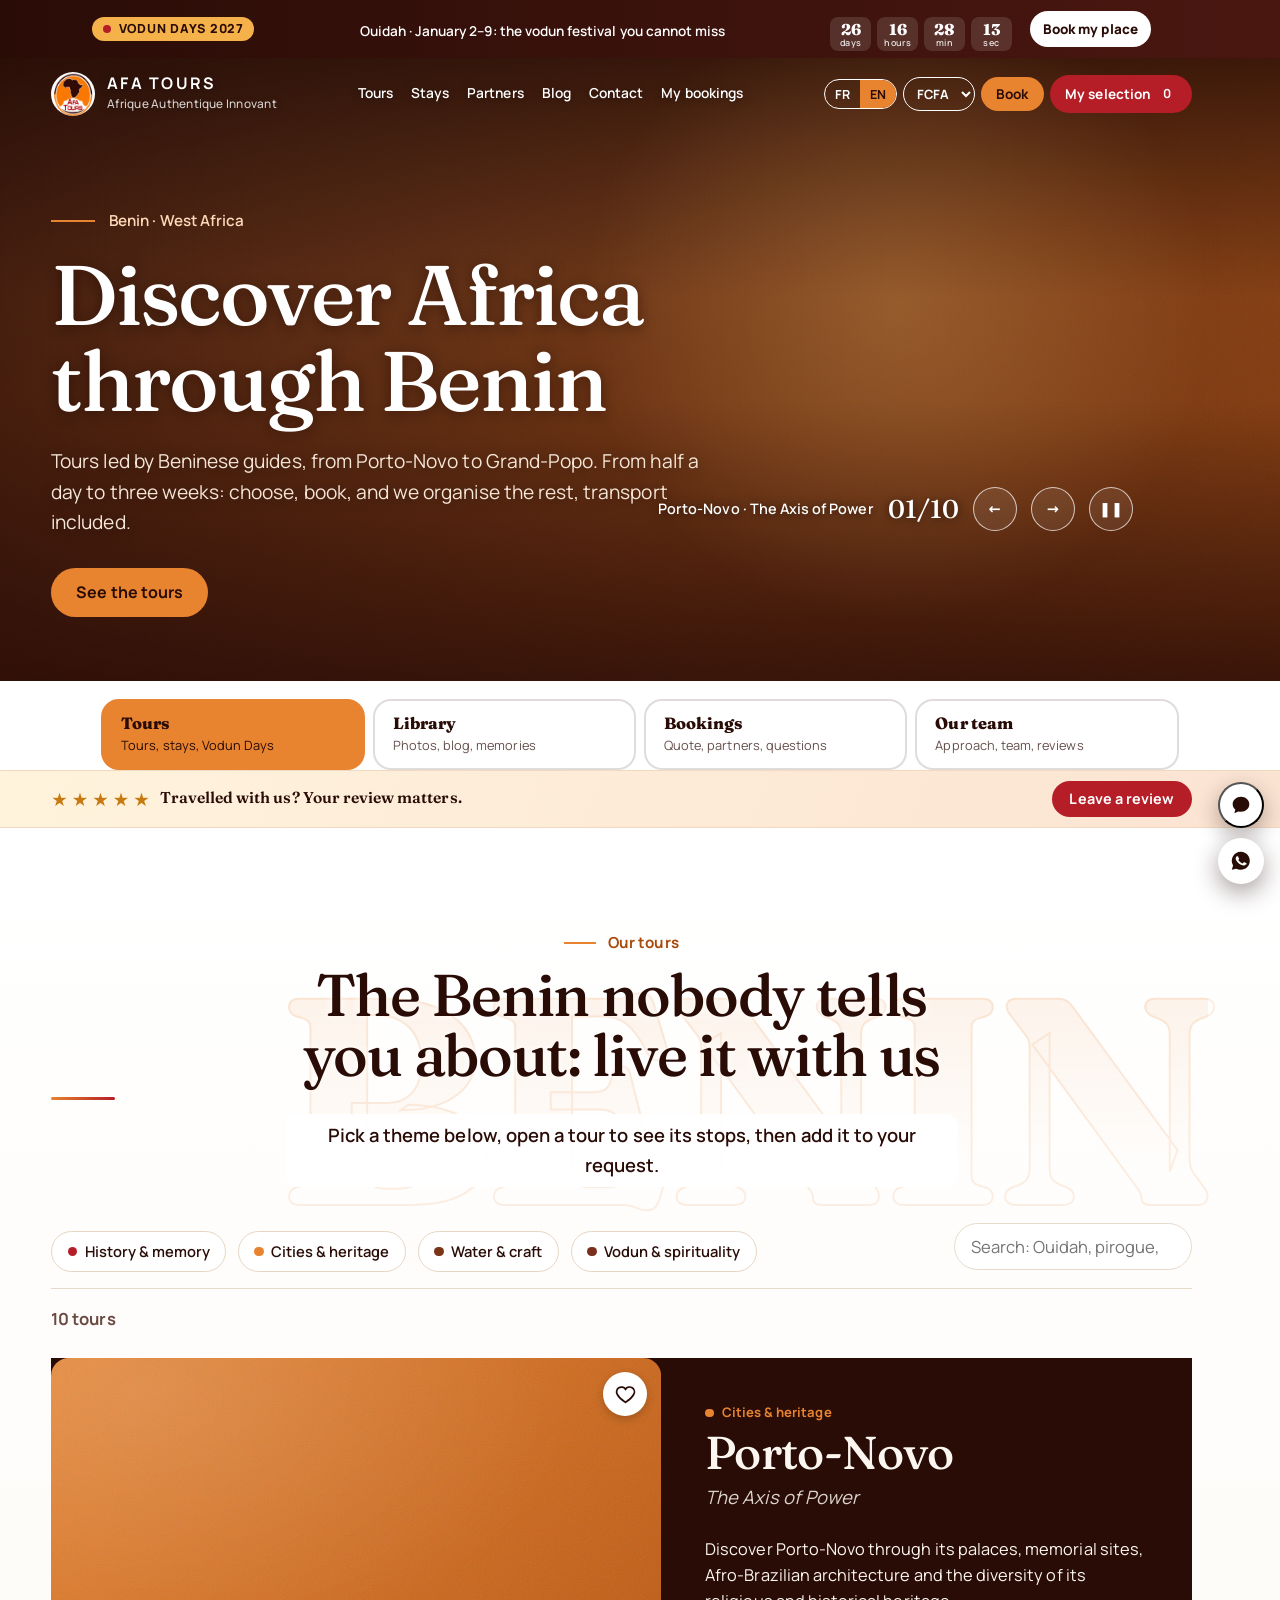
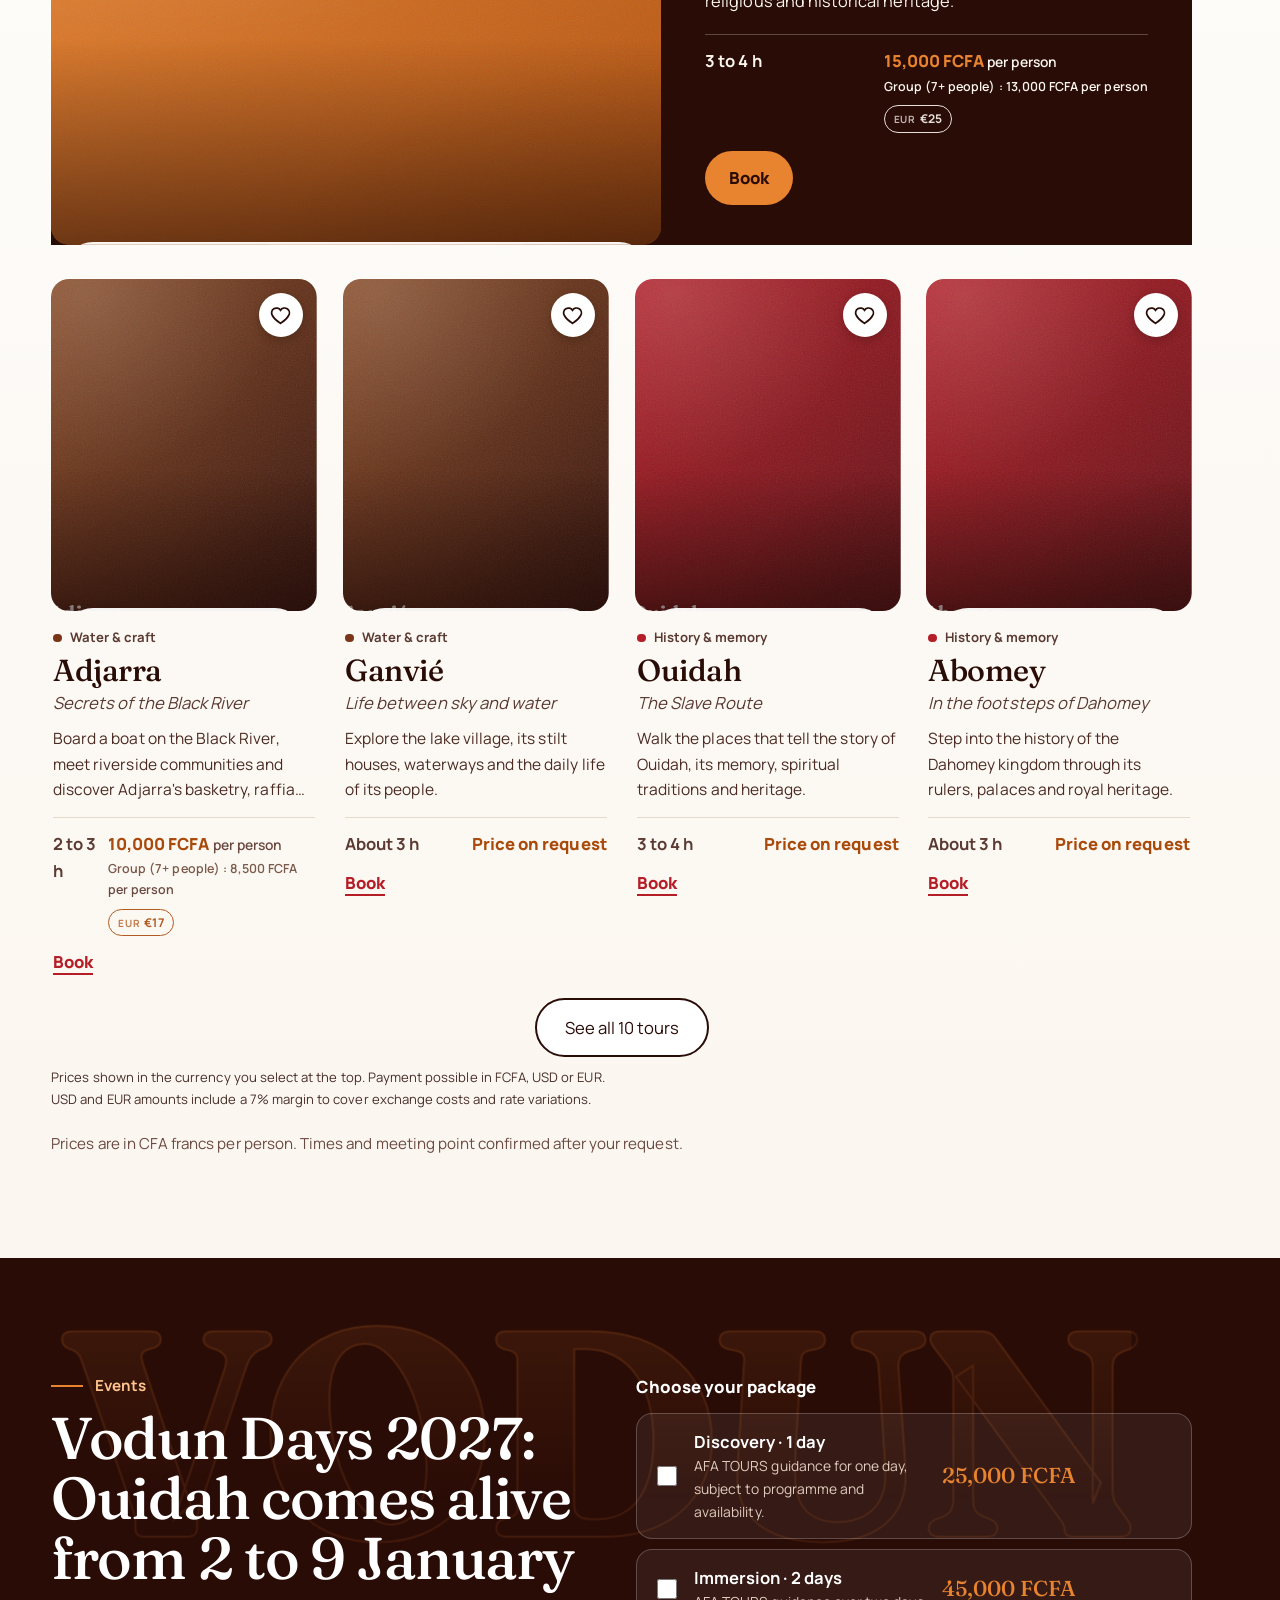
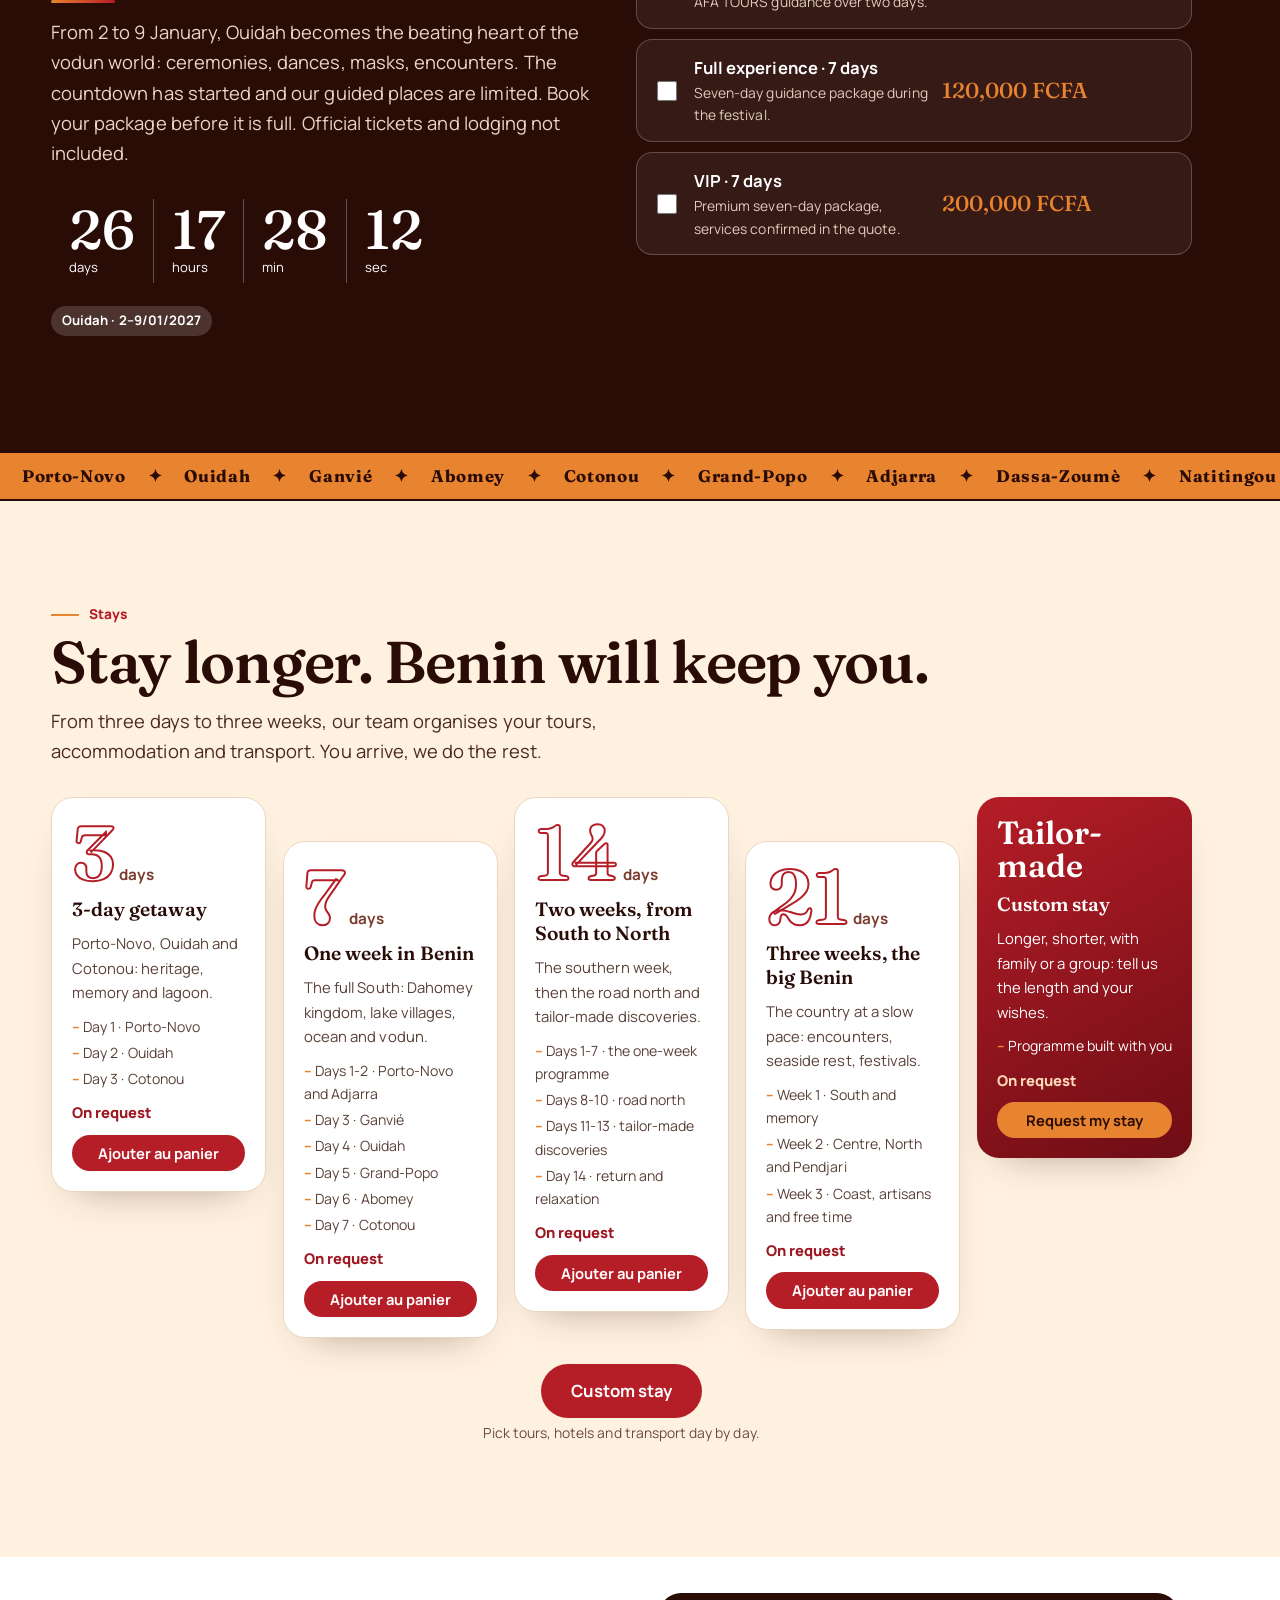
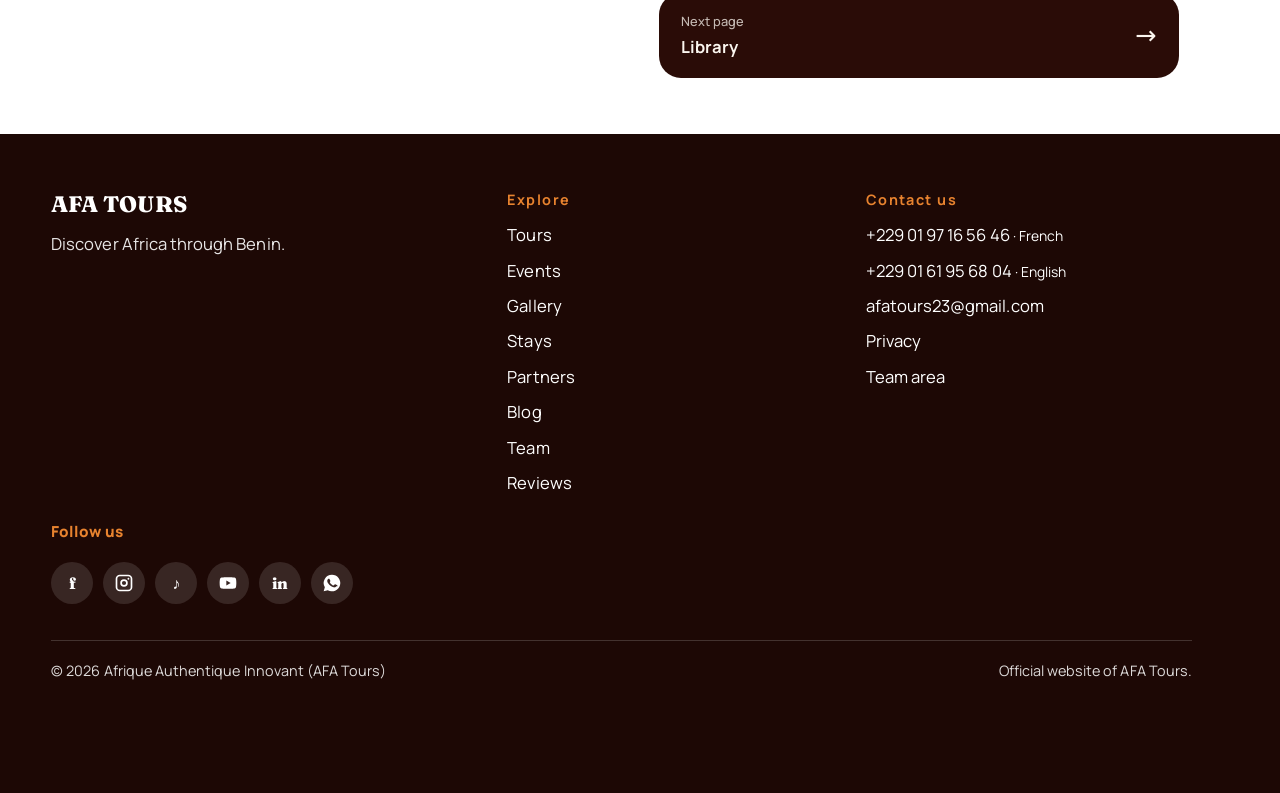
==== commit d661b337: "Séjours : prix redessinés au changement de devise Co-Authored-By: Claude Haiku 5.5 <noreply@anthropi" ====
--- a/index.html
+++ b/index.html
@@ -849,7 +849,7 @@
 $('#chips').innerHTML=Object.keys(TH).filter(k=>T.some(x=>x.theme===k)).map(k=>'<button type="button" class="chip" data-th="'+k+'" data-k="'+k+'" aria-pressed="'+st.th.has(k)+'"><i></i>'+TH[k][lang]+'</button>').join('');
 $('#fd').value=st.d;$('#ft').value=[...st.th][0]||'';$('#fh').value=st.h;$('#sort').value=st.sort;$('#mapb').setAttribute('aria-pressed',st.map);
 $$('[data-lang]').forEach(b=>b.setAttribute('aria-pressed',b.dataset.lang===lang));$$('.cursel').forEach(s=>s.value=cur);$$('.fxnote').forEach(n=>n.innerHTML=t('fx').replace(/7 ?%/,Math.round((MARGIN-1)*1000)/10+(lang==='fr'?' %':'%'))+(cur==='XOF'||cur==='XAF'||cur==='EUR'?'':' <b>'+(lang==='fr'?'Taux appliqué ':'Rate applied ')+'1 EUR = '+((RATES_24H[cur]||FX[cur])*MARGIN).toLocaleString(loc(),{maximumFractionDigits:2})+' '+cur+'</b> '+(fxLive?t('fxl'):t('fxs'))));
-$('#faq').innerHTML=[1,2,3,4,5,6,7,8].map(i=>'<details class="q"><summary>'+t('q'+i)+'</summary><p>'+t('a'+i)+'</p></details>').join('');renderAgenda();renderGal();renderRv();renderSel();if(window.slidesInit)slidesInit()}
+$('#faq').innerHTML=[1,2,3,4,5,6,7,8].map(i=>'<details class="q"><summary>'+t('q'+i)+'</summary><p>'+t('a'+i)+'</p></details>').join('');try{if(window.__renderSej)__renderSej()}catch(e){};renderAgenda();renderGal();renderRv();renderSel();if(window.slidesInit)slidesInit()}
 // ---- événements
 document.addEventListener('change',ev=>{const s=ev.target.closest&&ev.target.closest('.cursel');if(s){cur=s.value;try{localStorage.setItem('afa_cur',cur)}catch(e){};applyLang();['rcf','plf','dsf'].forEach(id=>{try{const f=document.getElementById(id);f&&f.contentWindow.postMessage({type:'afa-cur',cur:cur},'*')}catch(e){}})}});
 document.addEventListener('click',e=>{const g=e=>e.target.closest(g.s);const c=s=>e.target.closest(s);let b;
